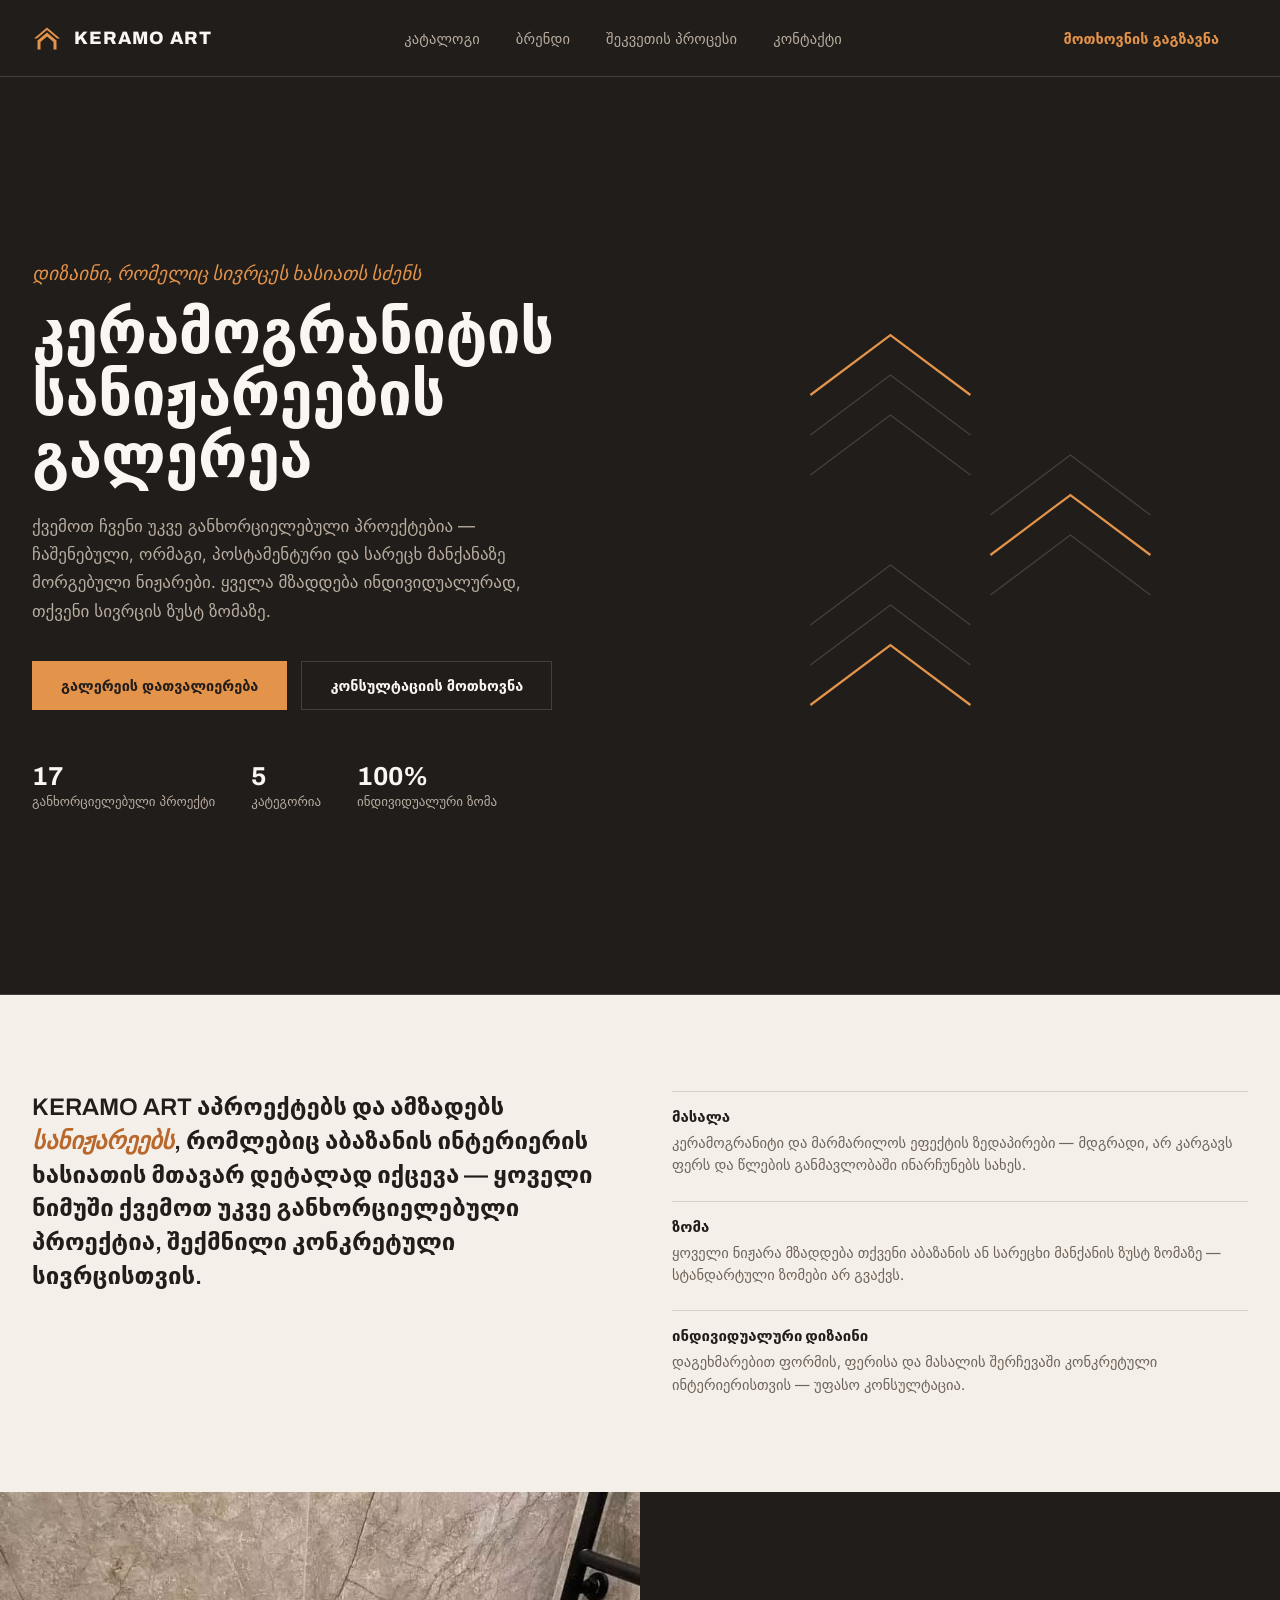
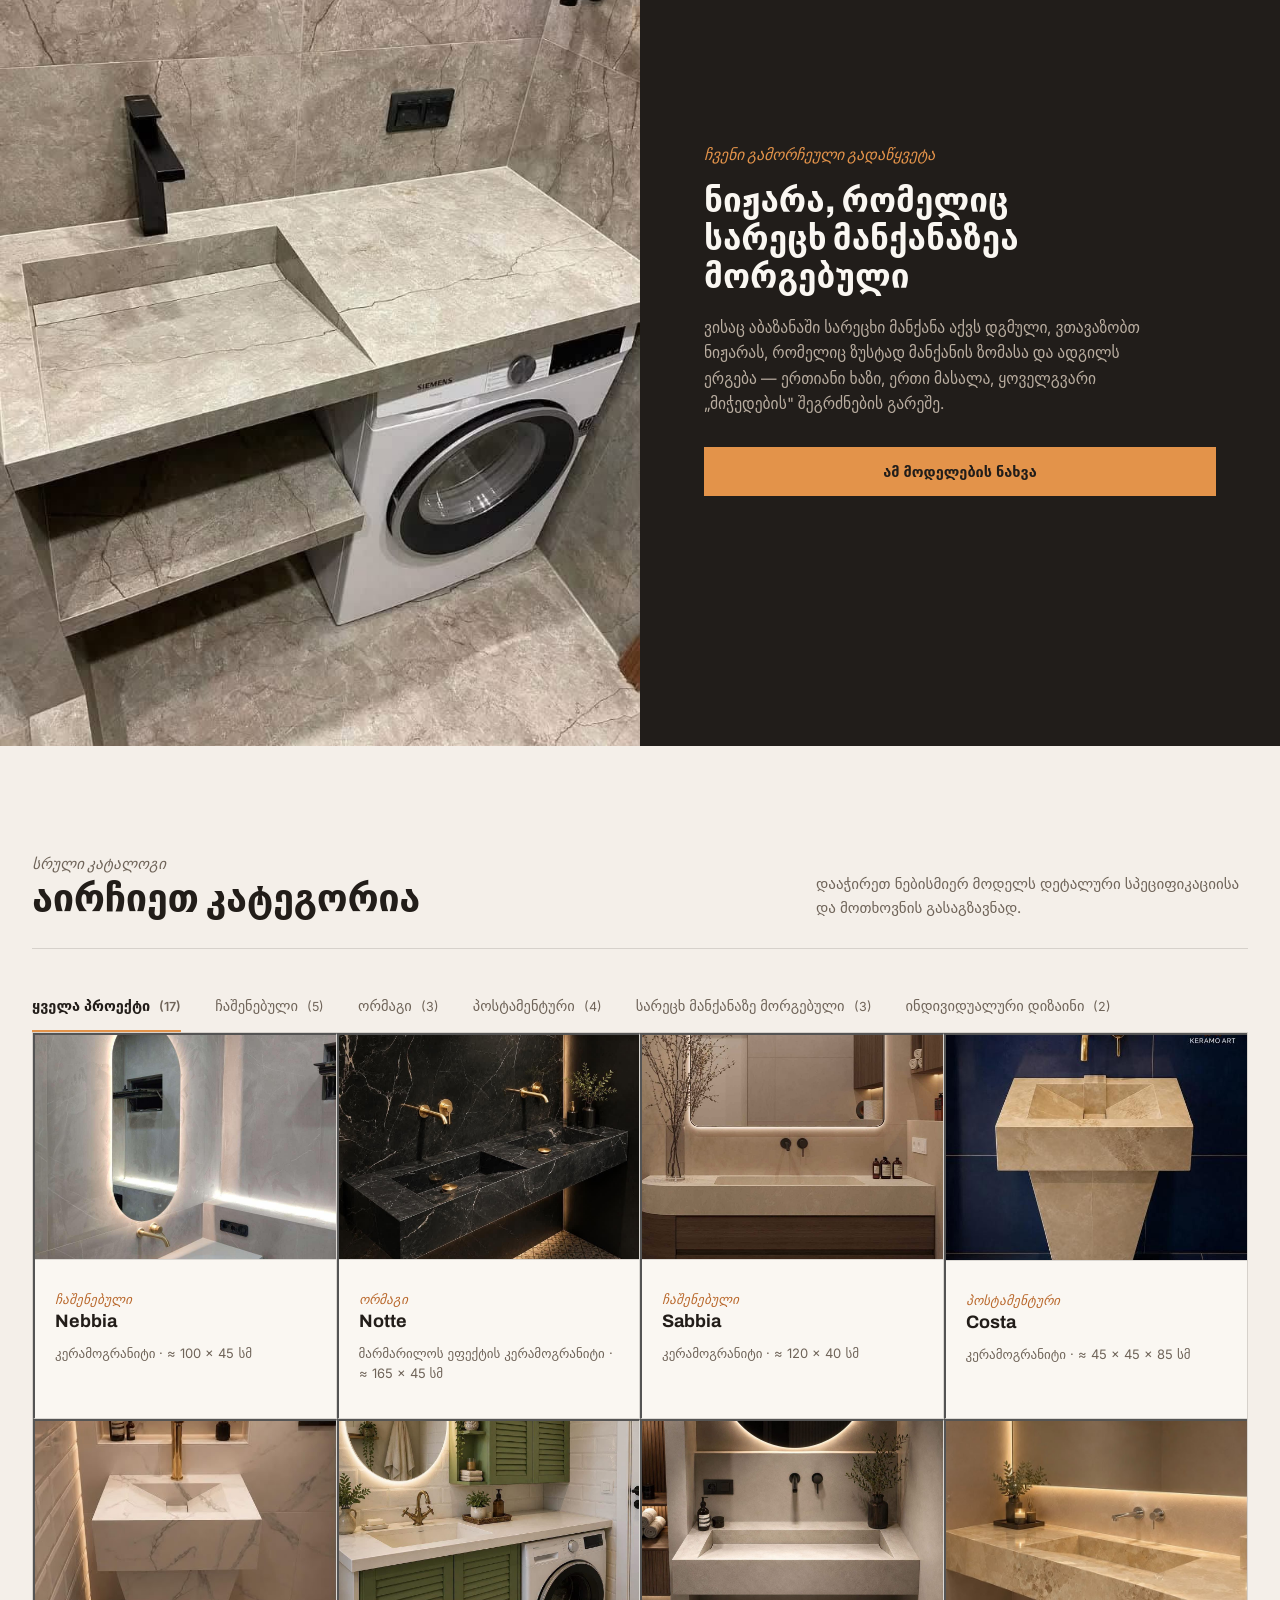
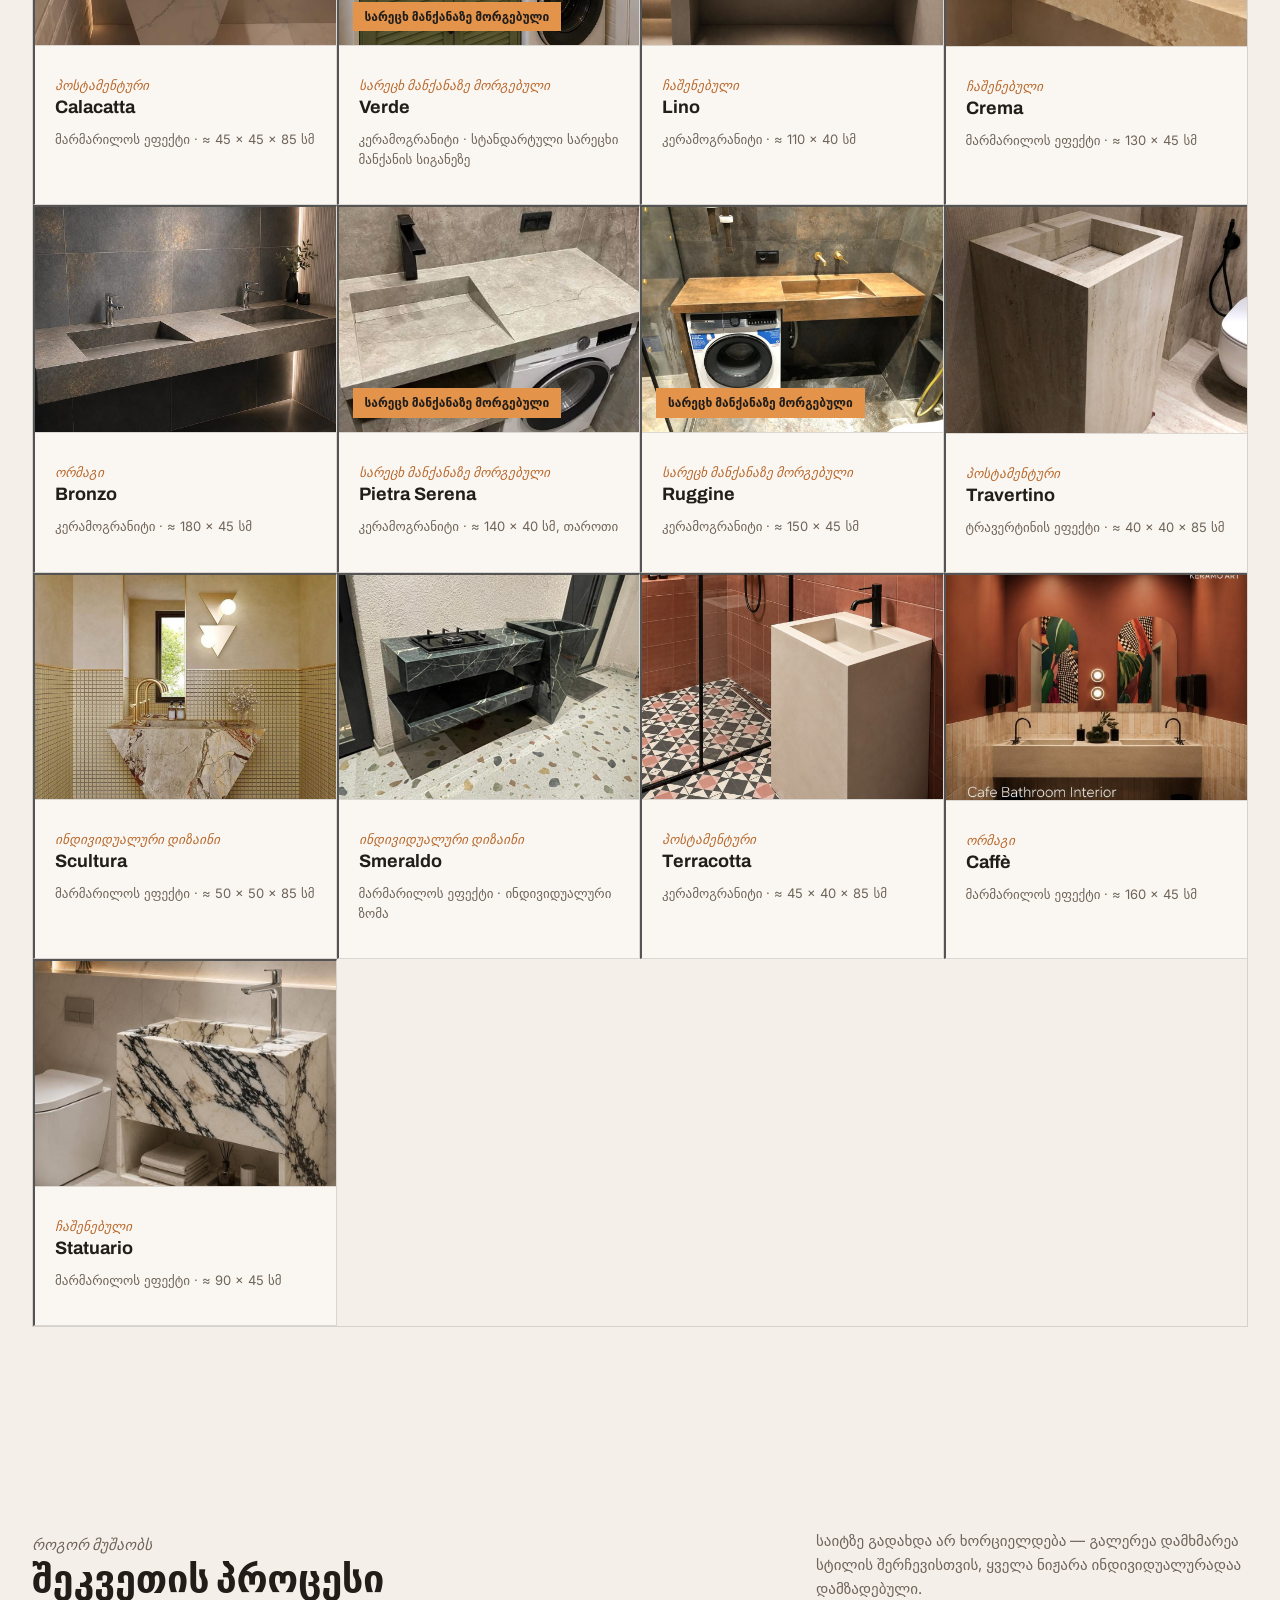
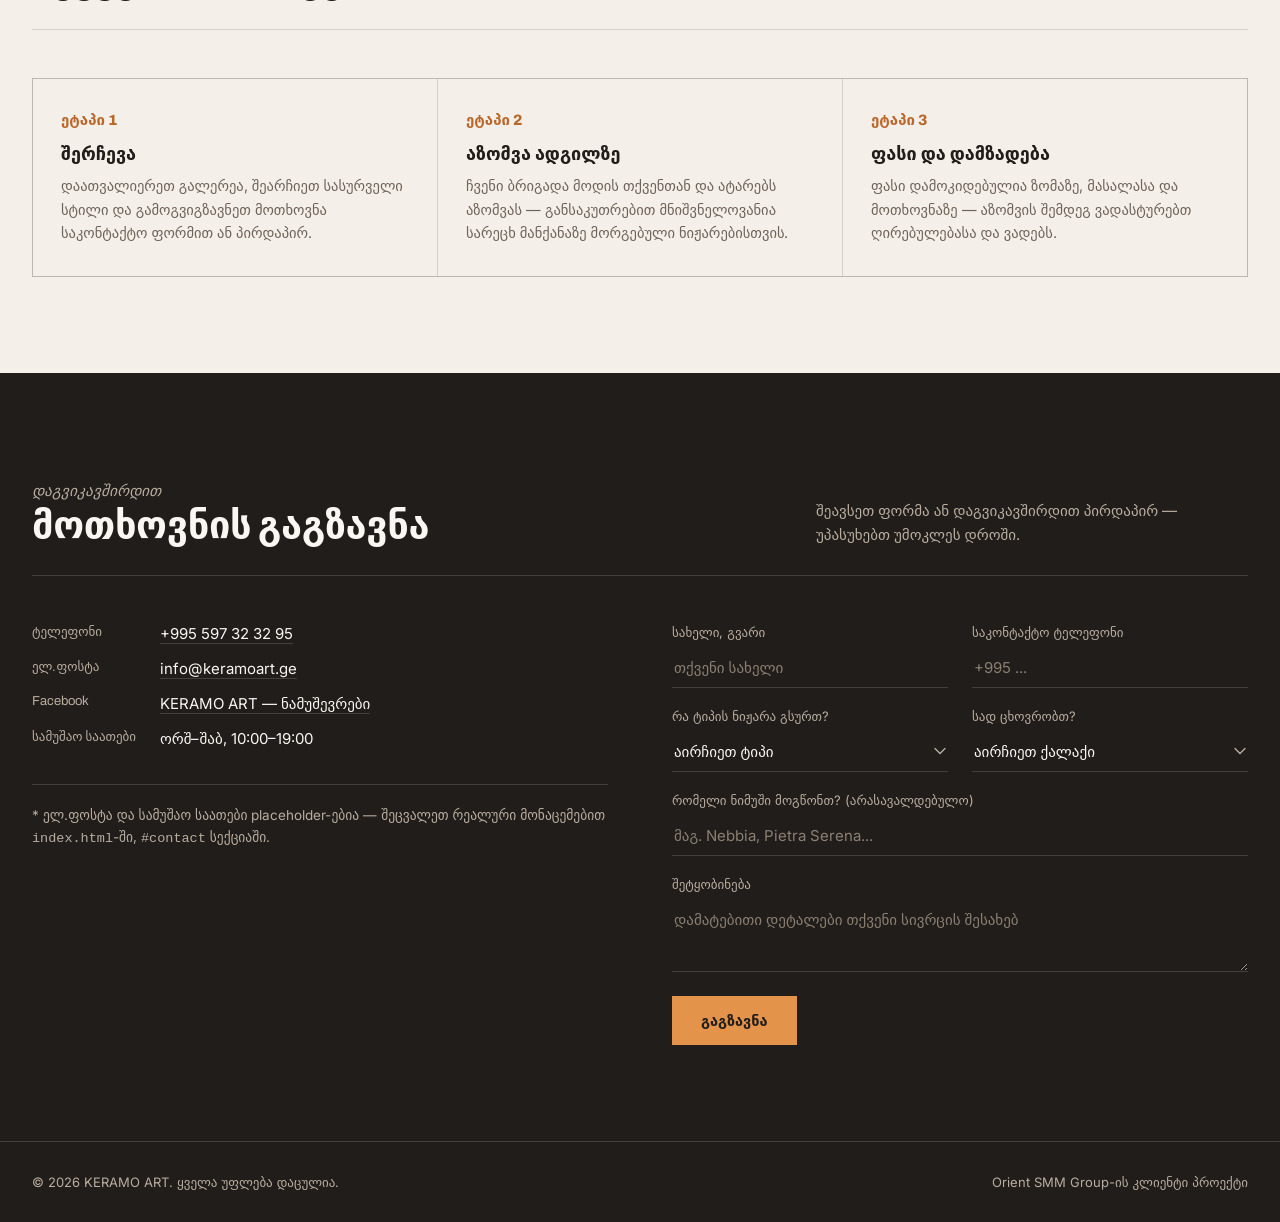
==== index.html @ 9b22c0cd "Add type and city dropdowns to the inquiry form Lets a visitor specify what kind of sink they want (" ====
<!doctype html>
<html lang="ka">
<head>
<meta charset="utf-8">
<meta name="viewport" content="width=device-width, initial-scale=1">
<title>KERAMO ART — სანიჟარეების გალერეა</title>
<meta name="description" content="KERAMO ART — პრემიუმ კერამოგრანიტის სანიჟარეების გალერეა: ჩაშენებული, ორმაგი, პოსტამენტური და სარეცხ მანქანაზე მორგებული მოდელები. ყველა ინდივიდუალური ზომით.">
<link rel="icon" type="image/svg+xml" href="assets/logo-mark.svg">
<link rel="stylesheet" href="css/style.css">
</head>
<body>

<header class="site-header">
  <div class="wrap">
    <a href="#top" class="brand">
      <img src="assets/logo-mark.svg" alt="">
      <span class="brand-word">KERAMO ART</span>
    </a>
    <nav class="main-nav">
      <a href="#catalog">კატალოგი</a>
      <a href="#about">ბრენდი</a>
      <a href="#process">შეკვეთის პროცესი</a>
      <a href="#contact">კონტაქტი</a>
    </nav>
    <a href="#contact" class="btn nav-cta">მოთხოვნის გაგზავნა</a>
  </div>
</header>

<main id="top">

  <section class="hero">
    <div class="wrap">
      <div class="hero-copy">
        <p class="hero-eyebrow">დიზაინი, რომელიც სივრცეს ხასიათს სძენს</p>
        <h1>კერამოგრანიტის სანიჟარეების გალერეა</h1>
        <p class="lede">ქვემოთ ჩვენი უკვე განხორციელებული პროექტებია — ჩაშენებული, ორმაგი, პოსტამენტური და სარეცხ მანქანაზე მორგებული ნიჟარები. ყველა მზადდება ინდივიდუალურად, თქვენი სივრცის ზუსტ ზომაზე.</p>
        <div class="hero-actions">
          <a href="#catalog" class="btn btn-primary">გალერეის დათვალიერება</a>
          <a href="#contact" class="btn btn-ghost">კონსულტაციის მოთხოვნა</a>
        </div>
        <div class="hero-stats">
          <div class="hero-stat"><span class="num">17</span><span class="label">განხორციელებული პროექტი</span></div>
          <div class="hero-stat"><span class="num">5</span><span class="label">კატეგორია</span></div>
          <div class="hero-stat"><span class="num">100%</span><span class="label">ინდივიდუალური ზომა</span></div>
        </div>
      </div>
      <div class="hero-art" aria-hidden="true">
        <svg class="chev-grid" viewBox="0 0 400 420" xmlns="http://www.w3.org/2000/svg">
          <path class="accent" d="M40 70 L120 10 L200 70"/>
          <path d="M40 110 L120 50 L200 110"/>
          <path d="M40 150 L120 90 L200 150"/>
          <path d="M220 190 L300 130 L380 190"/>
          <path class="accent" d="M220 230 L300 170 L380 230"/>
          <path d="M220 270 L300 210 L380 270"/>
          <path d="M40 300 L120 240 L200 300"/>
          <path d="M40 340 L120 280 L200 340"/>
          <path class="accent" d="M40 380 L120 320 L200 380"/>
        </svg>
      </div>
    </div>
  </section>

  <section id="about" class="about-section">
    <div class="wrap about">
      <p class="lede-large">KERAMO ART აპროექტებს და ამზადებს <em>სანიჟარეებს</em>, რომლებიც აბაზანის ინტერიერის ხასიათის მთავარ დეტალად იქცევა — ყოველი ნიმუში ქვემოთ უკვე განხორციელებული პროექტია, შექმნილი კონკრეტული სივრცისთვის.</p>
      <ul class="about-points">
        <li><strong>მასალა</strong><span>კერამოგრანიტი და მარმარილოს ეფექტის ზედაპირები — მდგრადი, არ კარგავს ფერს და წლების განმავლობაში ინარჩუნებს სახეს.</span></li>
        <li><strong>ზომა</strong><span>ყოველი ნიჟარა მზადდება თქვენი აბაზანის ან სარეცხი მანქანის ზუსტ ზომაზე — სტანდარტული ზომები არ გვაქვს.</span></li>
        <li><strong>ინდივიდუალური დიზაინი</strong><span>დაგეხმარებით ფორმის, ფერისა და მასალის შერჩევაში კონკრეტული ინტერიერისთვის — უფასო კონსულტაცია.</span></li>
      </ul>
    </div>
  </section>

  <section id="washer-feature" class="washer-feature">
    <div class="wrap washer-feature-grid">
      <div class="washer-feature-media">
        <img src="assets/sinks/pietraserena-01.jpg" alt="სარეცხ მანქანაზე მორგებული ნიჟარა — Pietra Serena">
      </div>
      <div class="washer-feature-copy">
        <p class="section-tag">ჩვენი გამორჩეული გადაწყვეტა</p>
        <h2>ნიჟარა, რომელიც სარეცხ მანქანაზეა მორგებული</h2>
        <p>ვისაც აბაზანაში სარეცხი მანქანა აქვს დგმული, ვთავაზობთ ნიჟარას, რომელიც ზუსტად მანქანის ზომასა და ადგილს ერგება — ერთიანი ხაზი, ერთი მასალა, ყოველგვარი „მიჭედების" შეგრძნების გარეშე.</p>
        <button type="button" class="btn btn-primary" id="washer-cta">ამ მოდელების ნახვა</button>
      </div>
    </div>
  </section>

  <section id="catalog" class="catalog">
    <div class="wrap">
      <div class="section-head">
        <div>
          <p class="section-tag">სრული კატალოგი</p>
          <h2>აირჩიეთ კატეგორია</h2>
        </div>
        <p>დააჭირეთ ნებისმიერ მოდელს დეტალური სპეციფიკაციისა და მოთხოვნის გასაგზავნად.</p>
      </div>

      <div class="filters" role="group" aria-label="კატეგორიის ფილტრი" id="filters"></div>
      <div class="tile-grid" id="tile-grid"></div>
      <p class="empty-state" id="empty-state" hidden>ამ კატეგორიაში მოდელები მალე დაემატება.</p>
    </div>
  </section>

  <section id="process">
    <div class="wrap">
      <div class="section-head">
        <div>
          <p class="section-tag">როგორ მუშაობს</p>
          <h2>შეკვეთის პროცესი</h2>
        </div>
        <p>საიტზე გადახდა არ ხორციელდება — გალერეა დამხმარეა სტილის შერჩევისთვის, ყველა ნიჟარა ინდივიდუალურადაა დამზადებული.</p>
      </div>
      <div class="process-list">
        <div class="process-item">
          <div class="step">ეტაპი 1</div>
          <h3>შერჩევა</h3>
          <p>დაათვალიერეთ გალერეა, შეარჩიეთ სასურველი სტილი და გამოგვიგზავნეთ მოთხოვნა საკონტაქტო ფორმით ან პირდაპირ.</p>
        </div>
        <div class="process-item">
          <div class="step">ეტაპი 2</div>
          <h3>აზომვა ადგილზე</h3>
          <p>ჩვენი ბრიგადა მოდის თქვენთან და ატარებს აზომვას — განსაკუთრებით მნიშვნელოვანია სარეცხ მანქანაზე მორგებული ნიჟარებისთვის.</p>
        </div>
        <div class="process-item">
          <div class="step">ეტაპი 3</div>
          <h3>ფასი და დამზადება</h3>
          <p>ფასი დამოკიდებულია ზომაზე, მასალასა და მოთხოვნაზე — აზომვის შემდეგ ვადასტურებთ ღირებულებასა და ვადებს.</p>
        </div>
      </div>
    </div>
  </section>

  <section id="contact" class="contact">
    <div class="wrap">
      <div class="section-head">
        <div>
          <p class="section-tag">დაგვიკავშირდით</p>
          <h2>მოთხოვნის გაგზავნა</h2>
        </div>
        <p>შეავსეთ ფორმა ან დაგვიკავშირდით პირდაპირ — უპასუხებთ უმოკლეს დროში.</p>
      </div>
      <div class="contact-grid">
        <div class="contact-info">
          <dl>
            <dt>ტელეფონი</dt>
            <dd><a href="tel:+995597323295">+995 597 32 32 95</a></dd>
            <dt>ელ.ფოსტა</dt>
            <dd><a href="mailto:info@keramoart.ge">info@keramoart.ge</a></dd>
            <dt>Facebook</dt>
            <dd><a href="https://www.facebook.com/profile.php?id=61551452274576" target="_blank" rel="noopener">KERAMO ART — ნამუშევრები</a></dd>
            <dt>სამუშაო საათები</dt>
            <dd>ორშ–შაბ, 10:00–19:00</dd>
          </dl>
          <p class="contact-note">* ელ.ფოსტა და სამუშაო საათები placeholder-ებია — შეცვალეთ რეალური მონაცემებით <code>index.html</code>-ში, <code>#contact</code> სექციაში.</p>
        </div>
        <form id="inquiry-form">
          <div class="form-row">
            <div class="form-field">
              <label for="f-name">სახელი, გვარი</label>
              <input id="f-name" name="name" type="text" required placeholder="თქვენი სახელი">
            </div>
            <div class="form-field">
              <label for="f-phone">საკონტაქტო ტელეფონი</label>
              <input id="f-phone" name="phone" type="tel" required placeholder="+995 ...">
            </div>
          </div>
          <div class="form-row">
            <div class="form-field">
              <label for="f-type">რა ტიპის ნიჟარა გსურთ?</label>
              <select id="f-type" name="type">
                <option value="">აირჩიეთ ტიპი</option>
                <option value="ჩაშენებული">ჩაშენებული</option>
                <option value="ორმაგი">ორმაგი</option>
                <option value="პოსტამენტური">პოსტამენტური</option>
                <option value="სარეცხ მანქანაზე მორგებული">სარეცხ მანქანაზე მორგებული</option>
                <option value="ინდივიდუალური დიზაინი">ინდივიდუალური დიზაინი</option>
                <option value="ჯერ არ ვიცი, მჭირდება რჩევა">ჯერ არ ვიცი, მჭირდება რჩევა</option>
              </select>
            </div>
            <div class="form-field">
              <label for="f-city">სად ცხოვრობთ?</label>
              <select id="f-city" name="city">
                <option value="">აირჩიეთ ქალაქი</option>
                <option value="თბილისი">თბილისი</option>
                <option value="ბათუმი">ბათუმი</option>
                <option value="ქუთაისი">ქუთაისი</option>
                <option value="რუსთავი">რუსთავი</option>
                <option value="გორი">გორი</option>
                <option value="ზუგდიდი">ზუგდიდი</option>
                <option value="თელავი">თელავი</option>
                <option value="სხვა">სხვა ქალაქი</option>
              </select>
            </div>
          </div>
          <div class="form-field">
            <label for="f-product">რომელი ნიმუში მოგწონთ? (არასავალდებულო)</label>
            <input id="f-product" name="product" type="text" placeholder="მაგ. Nebbia, Pietra Serena...">
          </div>
          <div class="form-field">
            <label for="f-message">შეტყობინება</label>
            <textarea id="f-message" name="message" placeholder="დამატებითი დეტალები თქვენი სივრცის შესახებ"></textarea>
          </div>
          <button type="submit" class="btn btn-primary">გაგზავნა</button>
        </form>
      </div>
    </div>
  </section>

</main>

<footer class="site-footer">
  <div class="wrap">
    <small>© <span id="year"></span> KERAMO ART. ყველა უფლება დაცულია.</small>
    <small>Orient SMM Group-ის კლიენტი პროექტი</small>
  </div>
</footer>

<div class="panel-overlay" id="panel-overlay"></div>
<aside class="panel" id="product-panel" aria-hidden="true" aria-labelledby="panel-title">
  <button class="panel-close" id="panel-close" aria-label="დახურვა">&times;</button>
  <div class="panel-media"><img id="panel-img" src="" alt=""></div>
  <div class="panel-body">
    <p class="panel-collection" id="panel-collection"></p>
    <h3 id="panel-title"></h3>
    <ul class="panel-specs">
      <li><span class="k">მასალა</span><span id="panel-material"></span></li>
      <li><span class="k">ფერი</span><span id="panel-color"></span></li>
      <li><span class="k">ზომა</span><span id="panel-size"></span></li>
    </ul>
    <p class="panel-note" id="panel-note"></p>
    <a href="#contact" class="btn btn-primary" id="panel-inquire">ამ პროექტზე მოთხოვნის გაგზავნა</a>
  </div>
</aside>

<script src="js/products.js"></script>
<script src="js/app.js"></script>
</body>
</html>
---- css/style.css ----
/* KERAMO ART — catalog stylesheet
   Design language: ceramic & porcelain surfaces → a flat tiled grid with
   hairline "grout" dividers instead of rounded cards/shadows. Dark charcoal
   (matching the brand's glass signage) + warm stone paper + the brand orange
   used sparingly. Headline type is a geometric grotesk (architectural,
   matches the brand wordmark); a warm serif appears only on collection names
   as a craft accent. */

@import url('https://fonts.googleapis.com/css2?family=Archivo:wght@500;600;700;800&family=Inter:wght@400;500;600&family=Fraunces:ital,wght@0,500;1,500&display=swap');

:root {
  --ink: #221d19;
  --charcoal: #211d1a;
  --charcoal-2: #2c2620;
  --paper: #f4efe9;
  --paper-2: #ece4da;
  --line: rgba(34, 29, 25, 0.14);
  --line-dark: rgba(244, 239, 233, 0.16);
  --orange: #e3934a;
  --orange-deep: #b9682c;
  --cream: #faf7f2;
  --muted: #6f6459;
  --muted-dark: #b9ada0;

  --font-head: 'Archivo', system-ui, sans-serif;
  --font-body: 'Inter', system-ui, sans-serif;
  --font-serif: 'Fraunces', Georgia, serif;

  --maxw: 1280px;
}

* { box-sizing: border-box; }
html { scroll-behavior: smooth; }

@media (prefers-reduced-motion: reduce) {
  html { scroll-behavior: auto; }
  *, *::before, *::after { animation-duration: 0.01ms !important; transition-duration: 0.01ms !important; }
}

body {
  margin: 0;
  font-family: var(--font-body);
  background: var(--paper);
  color: var(--ink);
  -webkit-font-smoothing: antialiased;
}

a { color: inherit; }

.wrap {
  max-width: var(--maxw);
  margin: 0 auto;
  padding: 0 32px;
}

/* ---------- Focus ---------- */
a:focus-visible,
button:focus-visible,
input:focus-visible,
textarea:focus-visible {
  outline: 2px solid var(--orange);
  outline-offset: 2px;
}

/* ---------- Header ---------- */
.site-header {
  position: sticky;
  top: 0;
  z-index: 40;
  background: var(--charcoal);
  border-bottom: 1px solid var(--line-dark);
}

.site-header .wrap {
  display: flex;
  align-items: center;
  justify-content: space-between;
  height: 76px;
}

.brand {
  display: flex;
  align-items: center;
  gap: 12px;
  text-decoration: none;
}

.brand img { width: 30px; height: 25px; display: block; }

.brand-word {
  font-family: var(--font-head);
  font-weight: 800;
  letter-spacing: 0.06em;
  font-size: 18px;
  color: var(--cream);
  white-space: nowrap;
}

.main-nav {
  display: flex;
  gap: 36px;
}

.main-nav a {
  font-family: var(--font-body);
  font-size: 14.5px;
  color: var(--muted-dark);
  text-decoration: none;
  letter-spacing: 0.01em;
  transition: color 0.15s ease;
}

.main-nav a:hover { color: var(--cream); }

.nav-cta {
  display: inline-flex;
  align-items: center;
  border: 1px solid var(--orange);
  color: var(--orange) !important;
  padding: 9px 18px;
}

.nav-cta:hover {
  background: var(--orange);
  color: var(--charcoal) !important;
}

/* ---------- Hero ---------- */
.hero {
  background: var(--charcoal);
  color: var(--cream);
  position: relative;
  overflow: hidden;
  border-bottom: 1px solid var(--line-dark);
}

.hero .wrap {
  display: grid;
  grid-template-columns: 1.05fr 0.95fr;
  gap: 48px;
  align-items: center;
  padding-top: 88px;
  padding-bottom: 88px;
  min-height: 560px;
}

.hero-eyebrow {
  font-family: var(--font-serif);
  font-style: italic;
  font-size: 19px;
  color: var(--orange);
  margin: 0 0 18px;
}

.hero h1 {
  font-family: var(--font-head);
  font-weight: 800;
  font-size: clamp(40px, 5vw, 60px);
  line-height: 1.03;
  letter-spacing: -0.01em;
  margin: 0 0 24px;
}

.hero p.lede {
  font-size: 17px;
  line-height: 1.65;
  color: var(--muted-dark);
  max-width: 46ch;
  margin: 0 0 36px;
}

.hero-actions { display: flex; gap: 14px; flex-wrap: wrap; }

.btn {
  font-family: var(--font-body);
  font-weight: 600;
  font-size: 14.5px;
  padding: 15px 28px;
  border: 1px solid transparent;
  cursor: pointer;
  text-decoration: none;
  display: inline-block;
  transition: background 0.15s ease, color 0.15s ease, border-color 0.15s ease;
}

.btn-primary {
  background: var(--orange);
  color: var(--charcoal);
}
.btn-primary:hover { background: var(--cream); }

.btn-ghost {
  border-color: var(--line-dark);
  color: var(--cream);
  background: transparent;
}
.btn-ghost:hover { border-color: var(--orange); color: var(--orange); }

.hero-stats {
  display: flex;
  gap: 36px;
  margin-top: 52px;
}

.hero-stat .num {
  font-family: var(--font-head);
  font-weight: 700;
  font-size: 26px;
  color: var(--cream);
  display: block;
}
.hero-stat .label {
  font-size: 13px;
  color: var(--muted-dark);
  margin-top: 4px;
}

/* decorative tile grid echoing the roofline mark, built from stacked chevrons */
.hero-art {
  position: relative;
  height: 420px;
}
.chev-grid {
  width: 100%;
  height: 100%;
}
.chev-grid path { fill: none; stroke: var(--line-dark); stroke-width: 1.4; }
.chev-grid path.accent { stroke: var(--orange); stroke-width: 2.2; }

/* ---------- Section scaffolding ---------- */
section { padding: 96px 0; }

.section-head {
  display: flex;
  justify-content: space-between;
  align-items: flex-end;
  gap: 24px;
  margin-bottom: 48px;
  border-bottom: 1px solid var(--line);
  padding-bottom: 28px;
}

.section-head h2 {
  font-family: var(--font-head);
  font-weight: 800;
  font-size: clamp(28px, 3vw, 38px);
  margin: 0;
  letter-spacing: -0.01em;
}

.section-head p {
  margin: 10px 0 0;
  color: var(--muted);
  max-width: 48ch;
  font-size: 15px;
  line-height: 1.6;
}

.section-tag {
  font-family: var(--font-serif);
  font-style: italic;
  color: var(--orange-deep);
  font-size: 15px;
}

/* ---------- About strip ---------- */
.about {
  display: grid;
  grid-template-columns: 1fr 1fr;
  gap: 64px;
  align-items: start;
}
.about .lede-large {
  font-family: var(--font-head);
  font-weight: 600;
  font-size: 24px;
  line-height: 1.4;
  margin: 0;
}
.about .lede-large em {
  font-style: italic;
  font-family: var(--font-serif);
  color: var(--orange-deep);
}
.about-points {
  list-style: none;
  margin: 0;
  padding: 0;
  display: grid;
  gap: 24px;
}
.about-points li {
  border-top: 1px solid var(--line);
  padding-top: 16px;
}
.about-points strong {
  display: block;
  font-family: var(--font-head);
  font-size: 15px;
  margin-bottom: 6px;
}
.about-points span {
  color: var(--muted);
  font-size: 14.5px;
  line-height: 1.55;
}

/* ---------- Washer feature strip ---------- */
.washer-feature {
  padding: 0;
  background: var(--charcoal);
  color: var(--cream);
}
.washer-feature-grid {
  display: grid;
  grid-template-columns: 1fr 1fr;
  align-items: stretch;
  min-height: 440px;
}
.washer-feature .wrap { padding-left: 0; padding-right: 0; max-width: none; }
.washer-feature-media { overflow: hidden; }
.washer-feature-media img { width: 100%; height: 100%; object-fit: cover; display: block; min-height: 320px; }
.washer-feature-copy {
  padding: 72px 64px;
  display: flex;
  flex-direction: column;
  justify-content: center;
}
.washer-feature-copy .section-tag { color: var(--orange); margin: 0 0 14px; }
.washer-feature-copy h2 {
  font-family: var(--font-head);
  font-weight: 800;
  font-size: clamp(26px, 2.6vw, 34px);
  margin: 0 0 18px;
  line-height: 1.15;
  max-width: 16ch;
}
.washer-feature-copy p {
  color: var(--muted-dark);
  font-size: 15.5px;
  line-height: 1.65;
  max-width: 46ch;
  margin: 0 0 30px;
}

/* ---------- Catalog ---------- */
.catalog { background: var(--paper); }

.filters {
  display: flex;
  gap: 0;
  flex-wrap: wrap;
  border-bottom: 1px solid var(--line);
  margin-bottom: 0;
}

.filter-btn {
  font-family: var(--font-body);
  font-size: 14.5px;
  color: var(--muted);
  background: none;
  border: none;
  border-bottom: 2px solid transparent;
  padding: 0 0 16px;
  margin-right: 34px;
  cursor: pointer;
  position: relative;
}
.filter-btn[aria-pressed="true"] {
  color: var(--ink);
  border-bottom-color: var(--orange);
  font-weight: 600;
}
.filter-btn .count {
  color: var(--muted);
  font-size: 12.5px;
  margin-left: 5px;
}

.tile-grid {
  display: grid;
  grid-template-columns: repeat(4, 1fr);
  border: 1px solid var(--line);
  border-top: none;
}

.tile {
  border-right: 1px solid var(--line);
  border-bottom: 1px solid var(--line);
  padding: 0;
  text-align: left;
  background: var(--cream);
  cursor: pointer;
  display: flex;
  flex-direction: column;
  font-family: inherit;
}
.tile:nth-child(4n) { border-right: none; }

.tile-media {
  aspect-ratio: 4 / 3;
  overflow: hidden;
  border-bottom: 1px solid var(--line);
  position: relative;
}
.tile-media img { width: 100%; height: 100%; object-fit: cover; display: block; transition: transform 0.35s ease; }
.tile:hover .tile-media img { transform: scale(1.04); }

.tile-badge {
  position: absolute;
  left: 14px;
  bottom: 14px;
  z-index: 2;
  background: var(--orange);
  color: var(--charcoal);
  font-family: var(--font-body);
  font-weight: 600;
  font-size: 12px;
  line-height: 1.3;
  padding: 7px 12px;
  max-width: calc(100% - 28px);
}

.tile-body { padding: 18px 20px 22px; }

.tile-collection {
  font-family: var(--font-serif);
  font-style: italic;
  color: var(--orange-deep);
  font-size: 13px;
  margin-bottom: 4px;
}

.tile-name {
  font-family: var(--font-head);
  font-weight: 700;
  font-size: 18px;
  margin: 0 0 8px;
  color: var(--ink);
}

.tile-meta {
  font-size: 13px;
  color: var(--muted);
  line-height: 1.5;
}

.empty-state {
  padding: 64px 0;
  text-align: center;
  color: var(--muted);
  border: 1px solid var(--line);
  border-top: none;
}

/* ---------- Process ---------- */
.process-list {
  display: grid;
  grid-template-columns: repeat(3, 1fr);
  gap: 1px;
  background: var(--line);
  border: 1px solid var(--line);
}
.process-item {
  background: var(--paper);
  padding: 32px 28px;
}
.process-item .step {
  font-family: var(--font-head);
  font-weight: 800;
  font-size: 15px;
  color: var(--orange-deep);
  margin-bottom: 14px;
}
.process-item h3 {
  font-family: var(--font-head);
  font-size: 18px;
  margin: 0 0 10px;
}
.process-item p {
  margin: 0;
  color: var(--muted);
  font-size: 14.5px;
  line-height: 1.6;
}

/* ---------- Contact ---------- */
.contact {
  background: var(--charcoal);
  color: var(--cream);
}
.contact .section-head { border-bottom-color: var(--line-dark); }
.contact .section-head h2 { color: var(--cream); }
.contact .section-head p { color: var(--muted-dark); }
.contact .section-tag { color: var(--orange); }

.contact-grid {
  display: grid;
  grid-template-columns: 1fr 1fr;
  gap: 64px;
}

.contact-info dl {
  display: grid;
  grid-template-columns: auto 1fr;
  gap: 16px 24px;
  margin: 0 0 36px;
}
.contact-info dt {
  font-family: var(--font-head);
  font-size: 13px;
  color: var(--muted-dark);
}
.contact-info dd {
  margin: 0;
  font-size: 15px;
}
.contact-info dd a { text-decoration: none; border-bottom: 1px solid var(--line-dark); }
.contact-info dd a:hover { border-color: var(--orange); color: var(--orange); }

.contact-note {
  font-size: 13.5px;
  color: var(--muted-dark);
  line-height: 1.6;
  border-top: 1px solid var(--line-dark);
  padding-top: 20px;
}

.form-row {
  display: grid;
  grid-template-columns: 1fr 1fr;
  gap: 24px;
}

.form-field { margin-bottom: 20px; }
.form-field label {
  display: block;
  font-size: 13px;
  color: var(--muted-dark);
  margin-bottom: 8px;
}
.form-field input,
.form-field select,
.form-field textarea {
  width: 100%;
  background: transparent;
  border: none;
  border-bottom: 1px solid var(--line-dark);
  color: var(--cream);
  font-family: var(--font-body);
  font-size: 15px;
  padding: 10px 2px;
}
.form-field select {
  appearance: none;
  -webkit-appearance: none;
  border-radius: 0;
  background-image: url("data:image/svg+xml,%3Csvg xmlns='http://www.w3.org/2000/svg' width='12' height='8' viewBox='0 0 12 8'%3E%3Cpath d='M1 1.5L6 6.5L11 1.5' stroke='%23b9ada0' stroke-width='1.4' fill='none' stroke-linecap='round'/%3E%3C/svg%3E");
  background-repeat: no-repeat;
  background-position: right 2px center;
  padding-right: 20px;
  cursor: pointer;
}
.form-field select:invalid,
.form-field select option[value=""] {
  color: #8a7f72;
}
.form-field select option {
  color: var(--ink);
  background: var(--cream);
}
.form-field textarea { resize: vertical; min-height: 72px; }
.form-field input::placeholder,
.form-field textarea::placeholder { color: #8a7f72; }

@media (max-width: 560px) {
  .form-row { grid-template-columns: 1fr; gap: 0; }
}

/* ---------- Footer ---------- */
.site-footer {
  background: var(--charcoal);
  border-top: 1px solid var(--line-dark);
  padding: 32px 0;
}
.site-footer .wrap {
  display: flex;
  justify-content: space-between;
  align-items: center;
  flex-wrap: wrap;
  gap: 12px;
}
.site-footer small { color: var(--muted-dark); font-size: 13px; }

/* ---------- Product panel (slide-over) ---------- */
.panel-overlay {
  position: fixed;
  inset: 0;
  background: rgba(17, 14, 12, 0.5);
  opacity: 0;
  pointer-events: none;
  transition: opacity 0.2s ease;
  z-index: 60;
}
.panel-overlay.open { opacity: 1; pointer-events: auto; }

.panel {
  position: fixed;
  top: 0;
  right: 0;
  bottom: 0;
  width: min(480px, 92vw);
  background: var(--cream);
  transform: translateX(100%);
  transition: transform 0.28s cubic-bezier(.2,.7,.3,1);
  z-index: 61;
  overflow-y: auto;
  border-left: 1px solid var(--line);
}
.panel.open { transform: translateX(0); }

.panel-close {
  position: absolute;
  top: 24px;
  right: 24px;
  background: none;
  border: none;
  font-size: 22px;
  cursor: pointer;
  color: var(--ink);
  width: 36px;
  height: 36px;
}

.panel-media { aspect-ratio: 4/3; border-bottom: 1px solid var(--line); }
.panel-media img { width: 100%; height: 100%; object-fit: cover; display: block; }

.panel-body { padding: 32px 36px 48px; }
.panel-collection {
  font-family: var(--font-serif);
  font-style: italic;
  color: var(--orange-deep);
  font-size: 15px;
  margin-bottom: 6px;
}
.panel-body h3 {
  font-family: var(--font-head);
  font-size: 28px;
  margin: 0 0 24px;
}
.panel-specs { list-style: none; margin: 0 0 32px; padding: 0; }
.panel-specs li {
  display: grid;
  grid-template-columns: 120px 1fr;
  border-top: 1px solid var(--line);
  padding: 13px 0;
  font-size: 14.5px;
}
.panel-specs li span.k { color: var(--muted); }
.panel-specs li:last-child { border-bottom: 1px solid var(--line); }

.panel-note {
  font-size: 14px;
  color: var(--muted);
  line-height: 1.6;
  margin: 0 0 28px;
}
.panel-note:empty { display: none; }

/* ---------- Responsive ---------- */
@media (max-width: 980px) {
  .hero .wrap { grid-template-columns: 1fr; padding-top: 56px; padding-bottom: 56px; min-height: 0; }
  .hero-art { height: 240px; order: -1; }
  .about { grid-template-columns: 1fr; gap: 36px; }
  .washer-feature-grid { grid-template-columns: 1fr; min-height: 0; }
  .washer-feature-media img { min-height: 260px; }
  .washer-feature-copy { padding: 48px 32px; }
  .washer-feature-copy h2 { max-width: none; }
  .contact-grid { grid-template-columns: 1fr; gap: 40px; }
  .process-list { grid-template-columns: 1fr; }
  .tile-grid { grid-template-columns: repeat(2, 1fr); }
  .tile:nth-child(4n) { border-right: 1px solid var(--line); }
  .tile:nth-child(2n) { border-right: none; }
  section { padding: 64px 0; }
  .main-nav { display: none; }
}

@media (max-width: 560px) {
  .wrap { padding: 0 20px; }
  .tile-grid { grid-template-columns: 1fr; }
  .tile:nth-child(2n) { border-right: 1px solid var(--line); }
  .site-header .wrap { height: 64px; }
  .nav-cta { display: none; }
  .brand-word { font-size: 15px; }
  .hero-stats { gap: 24px; flex-wrap: wrap; }
}
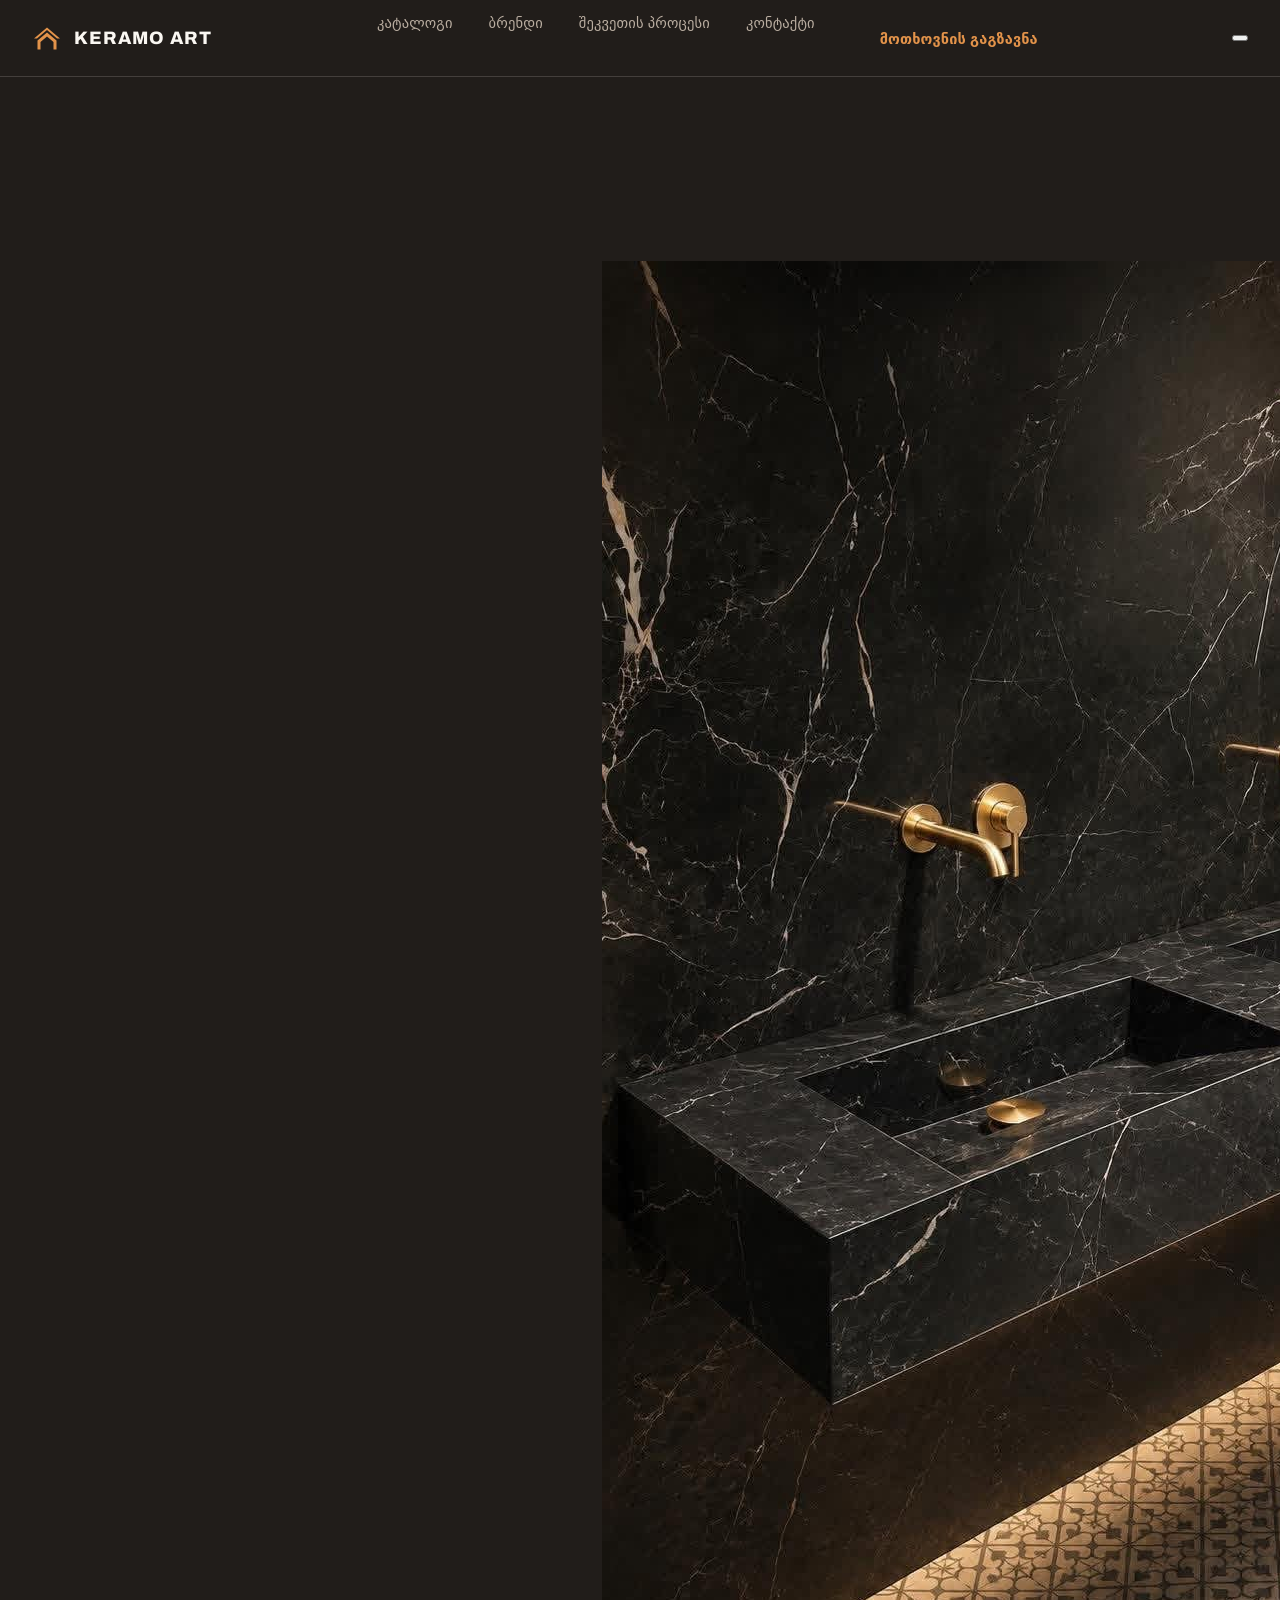
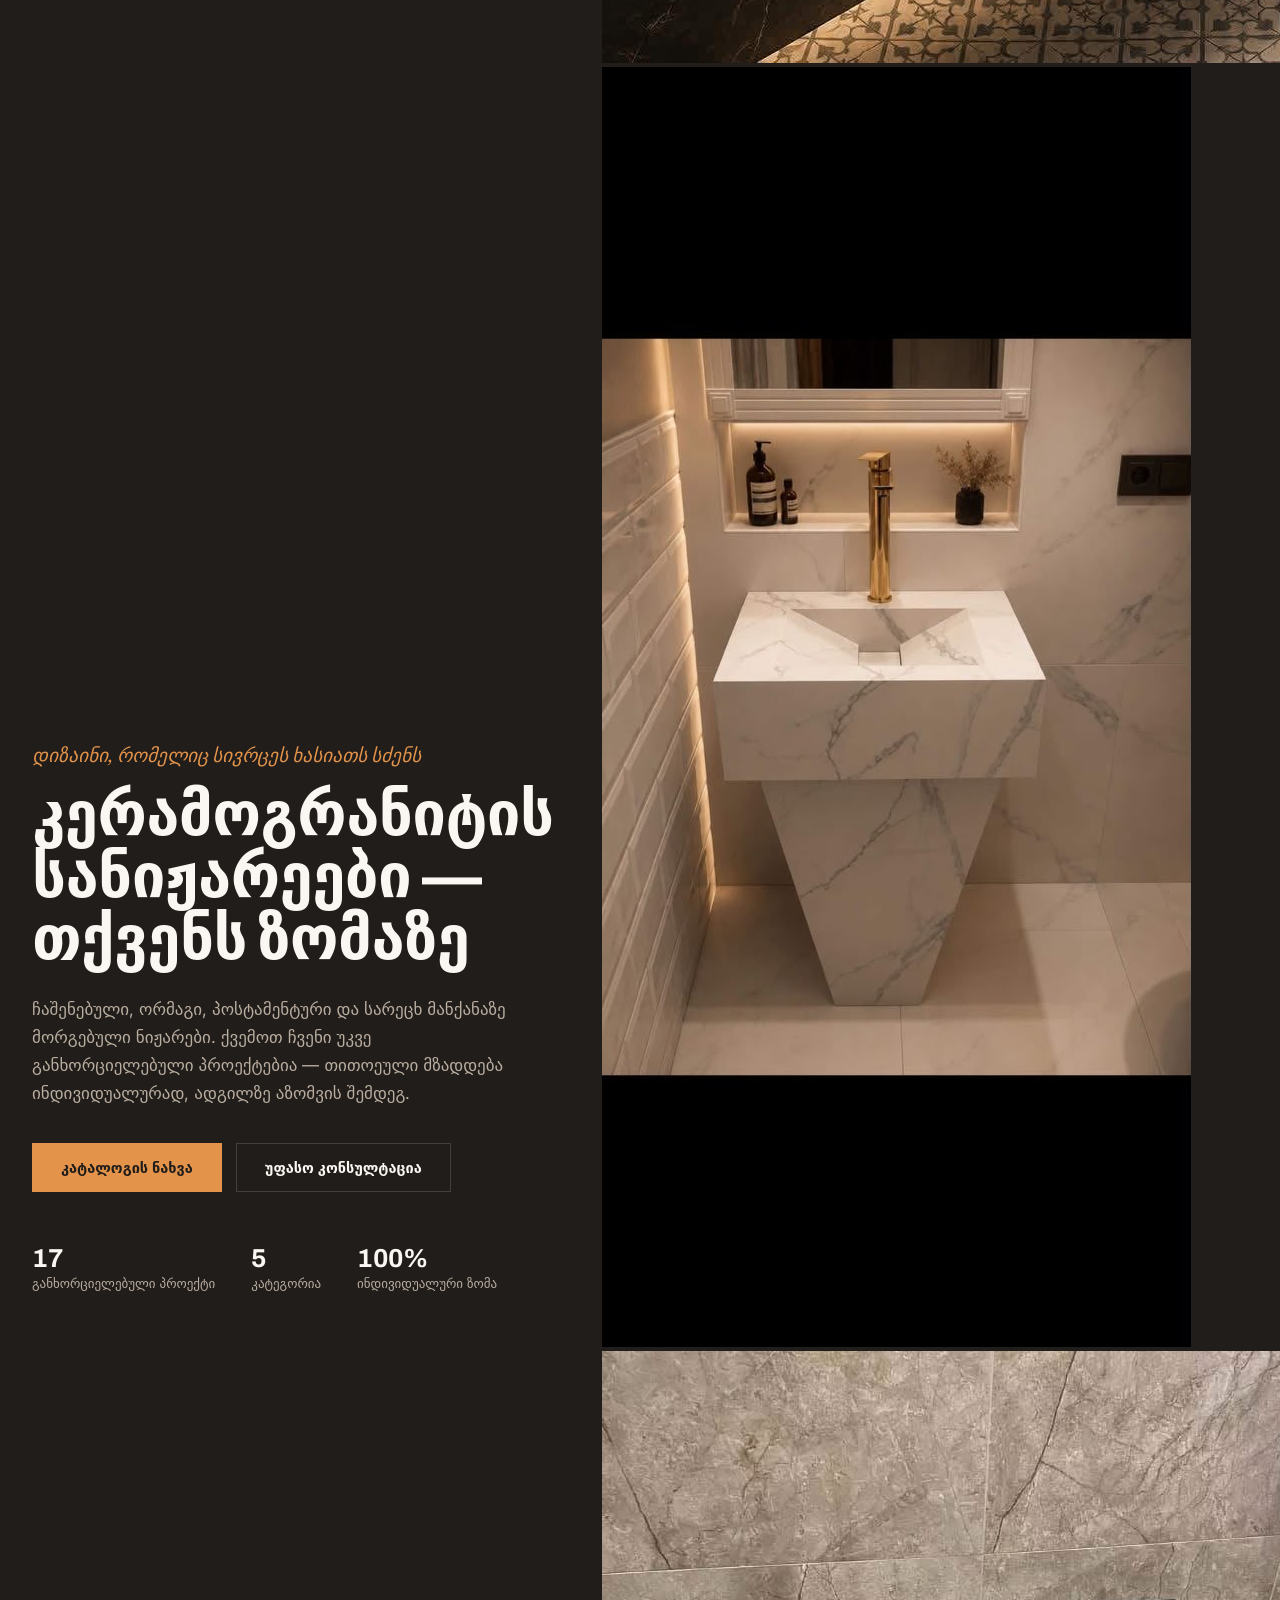
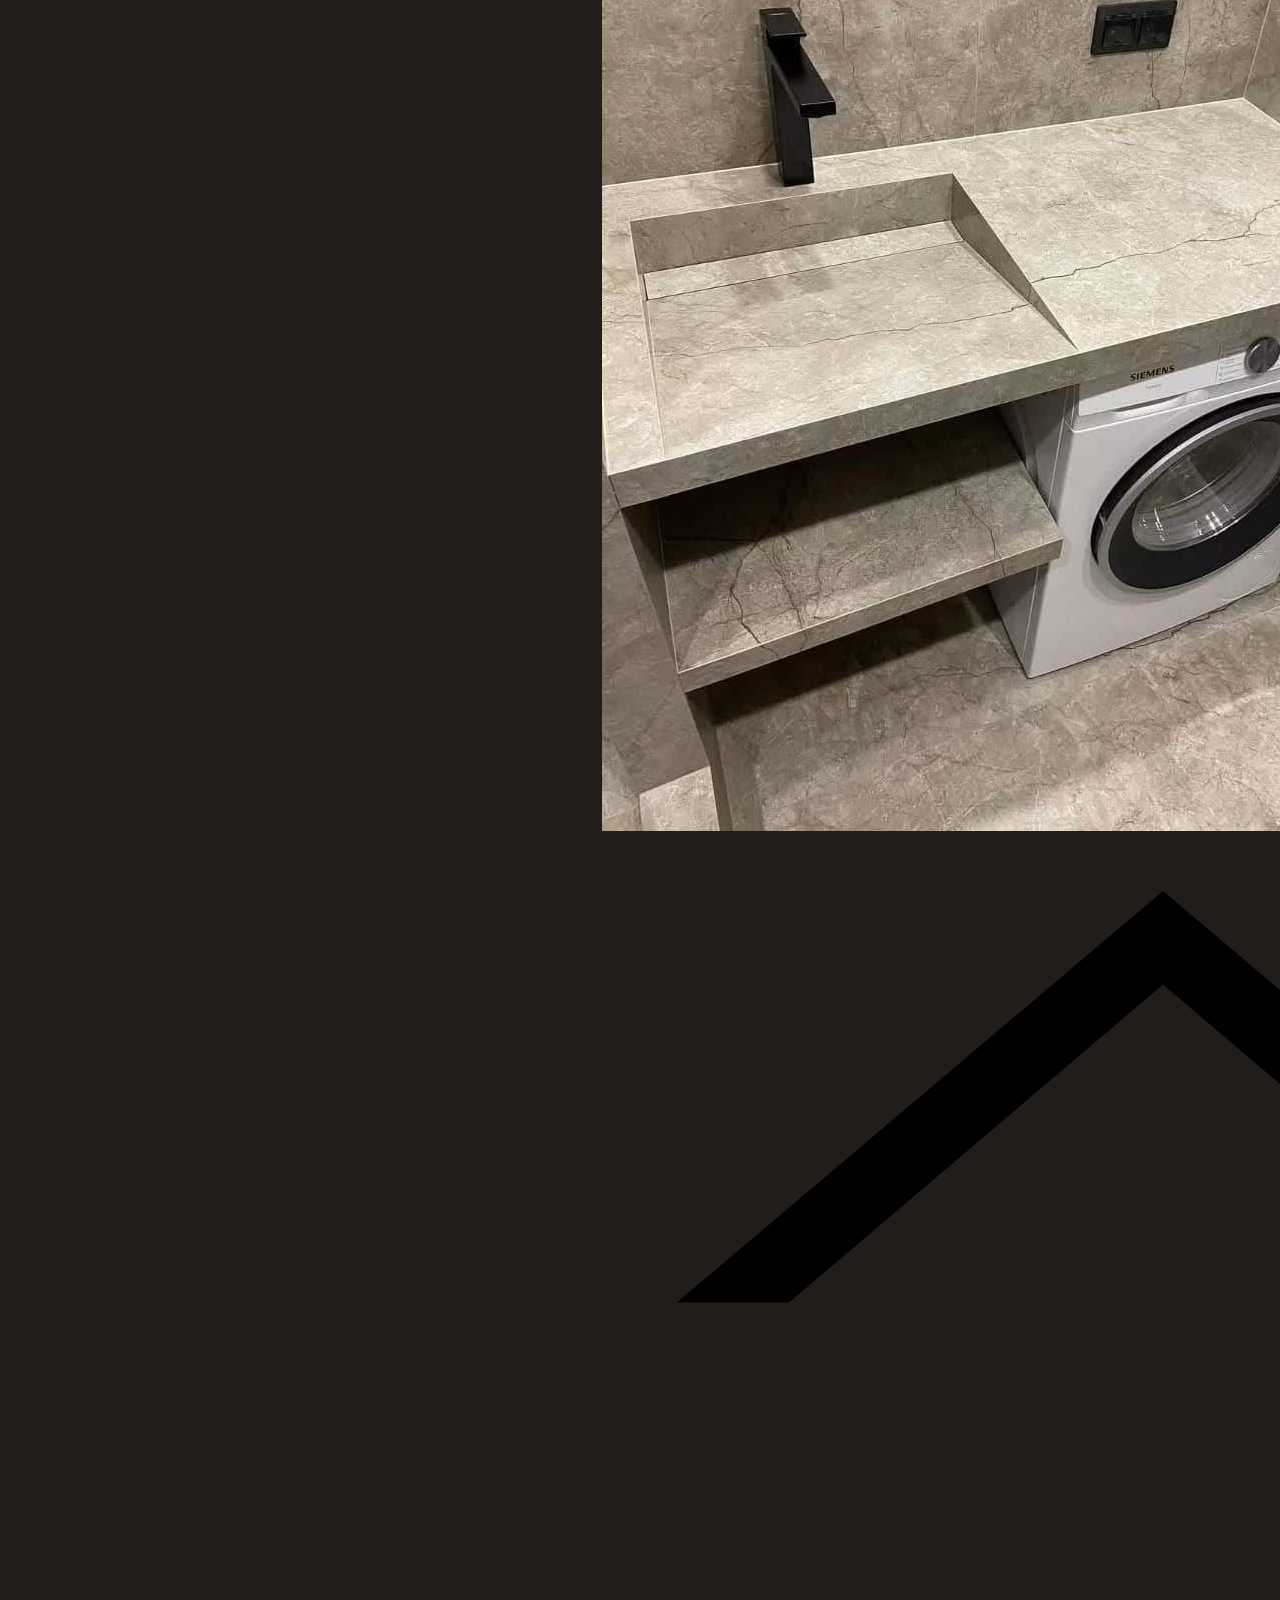
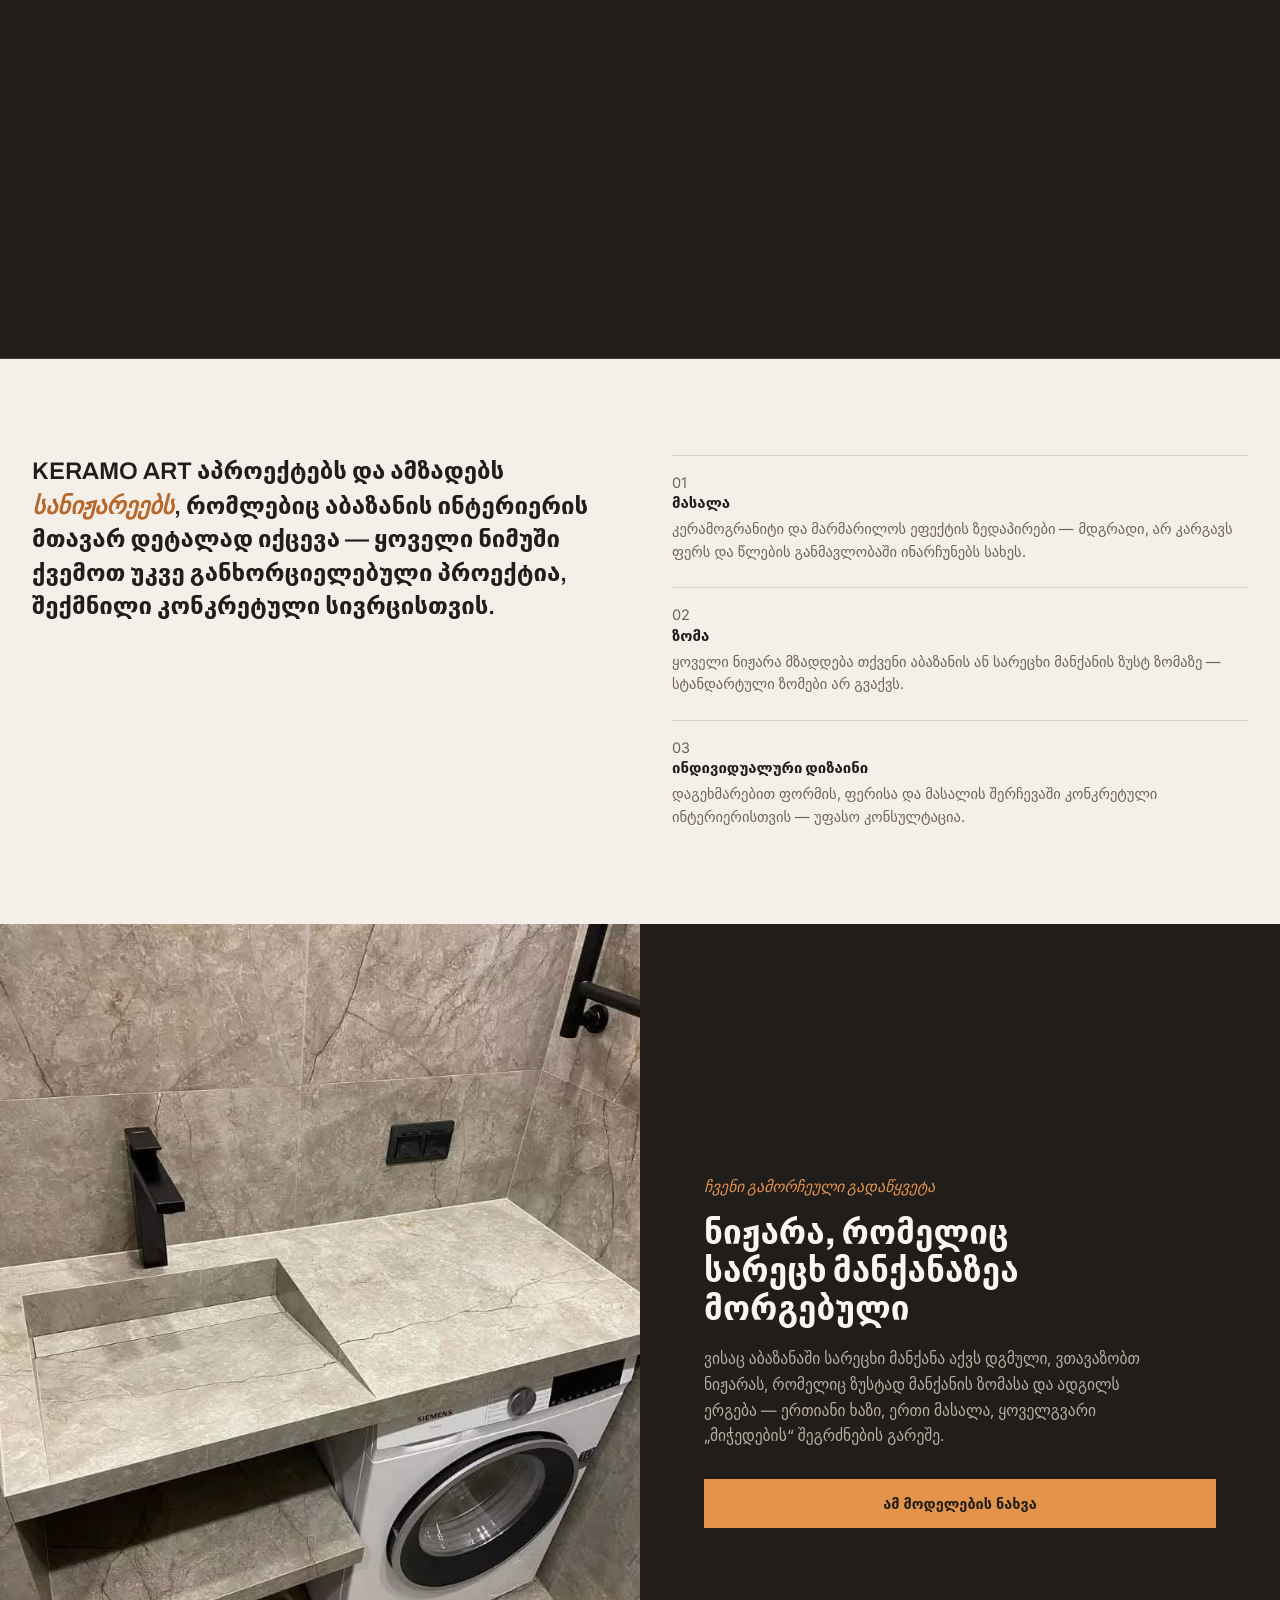
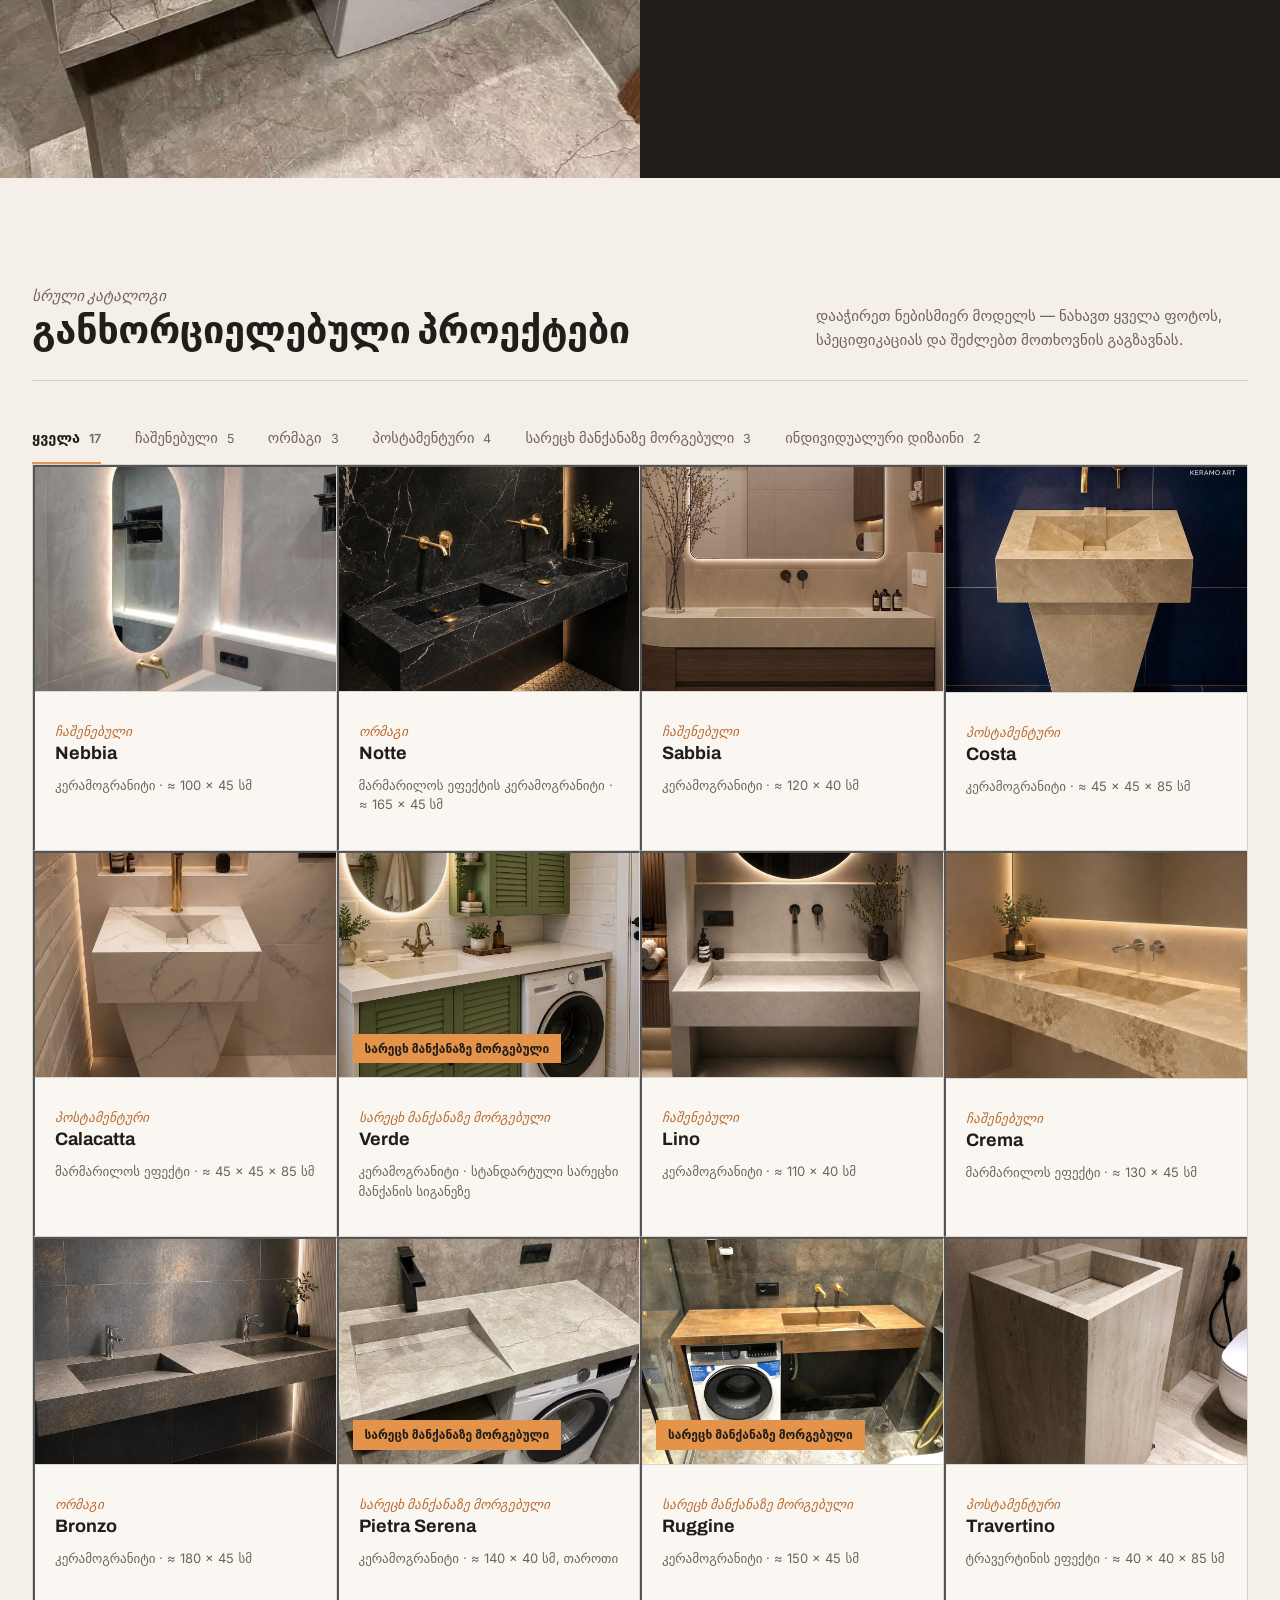
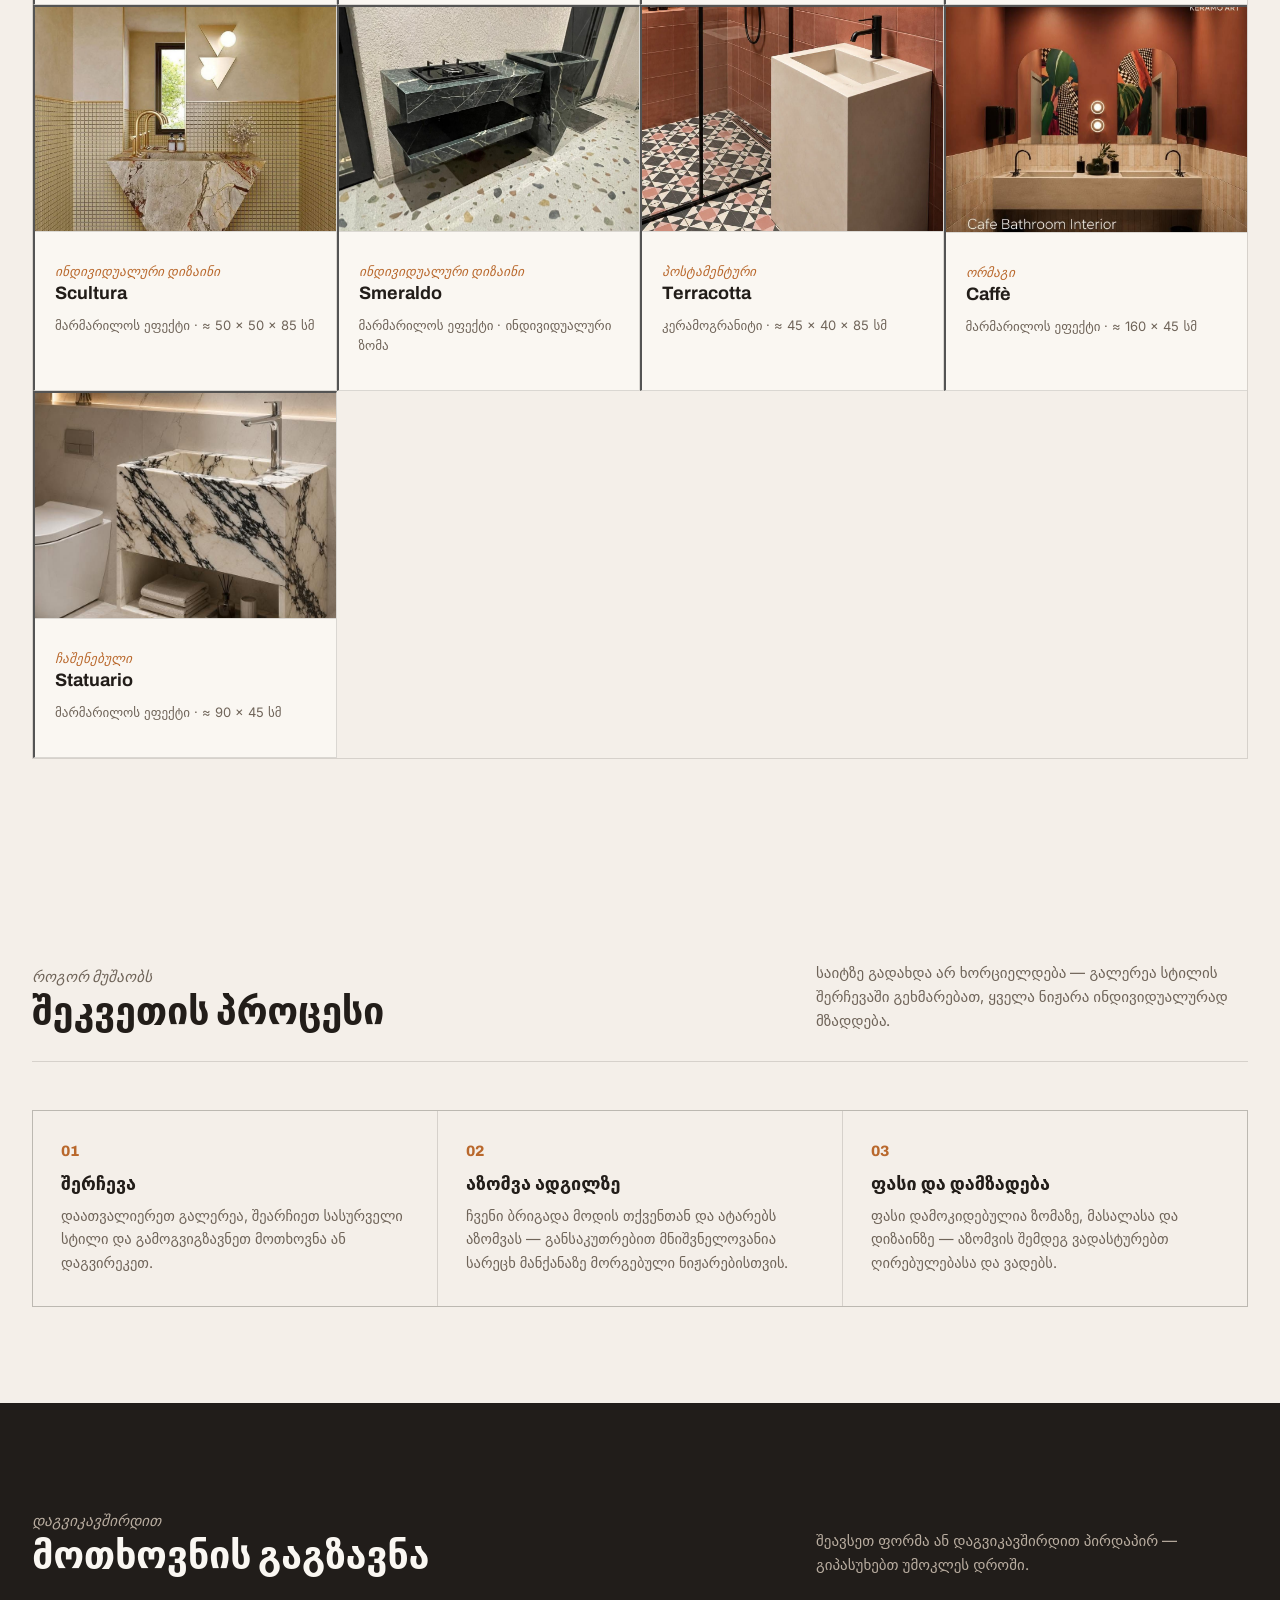
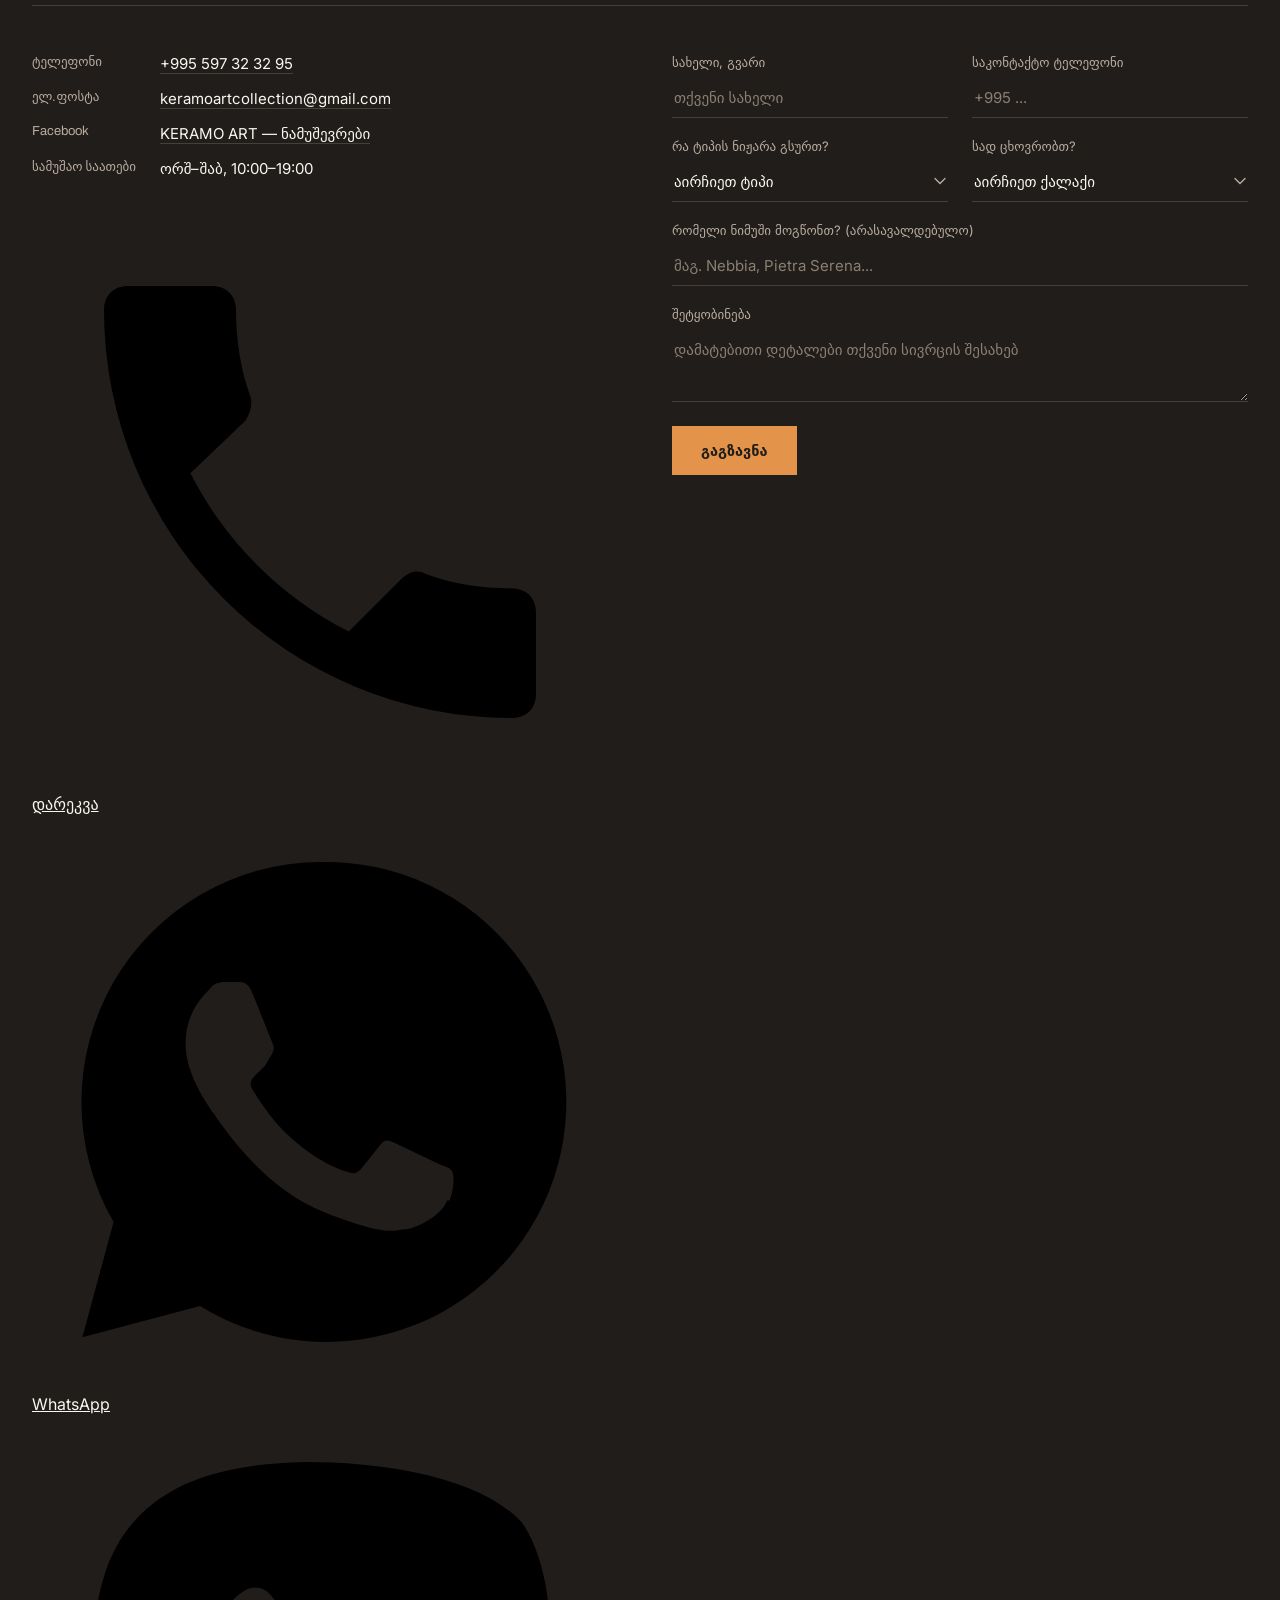
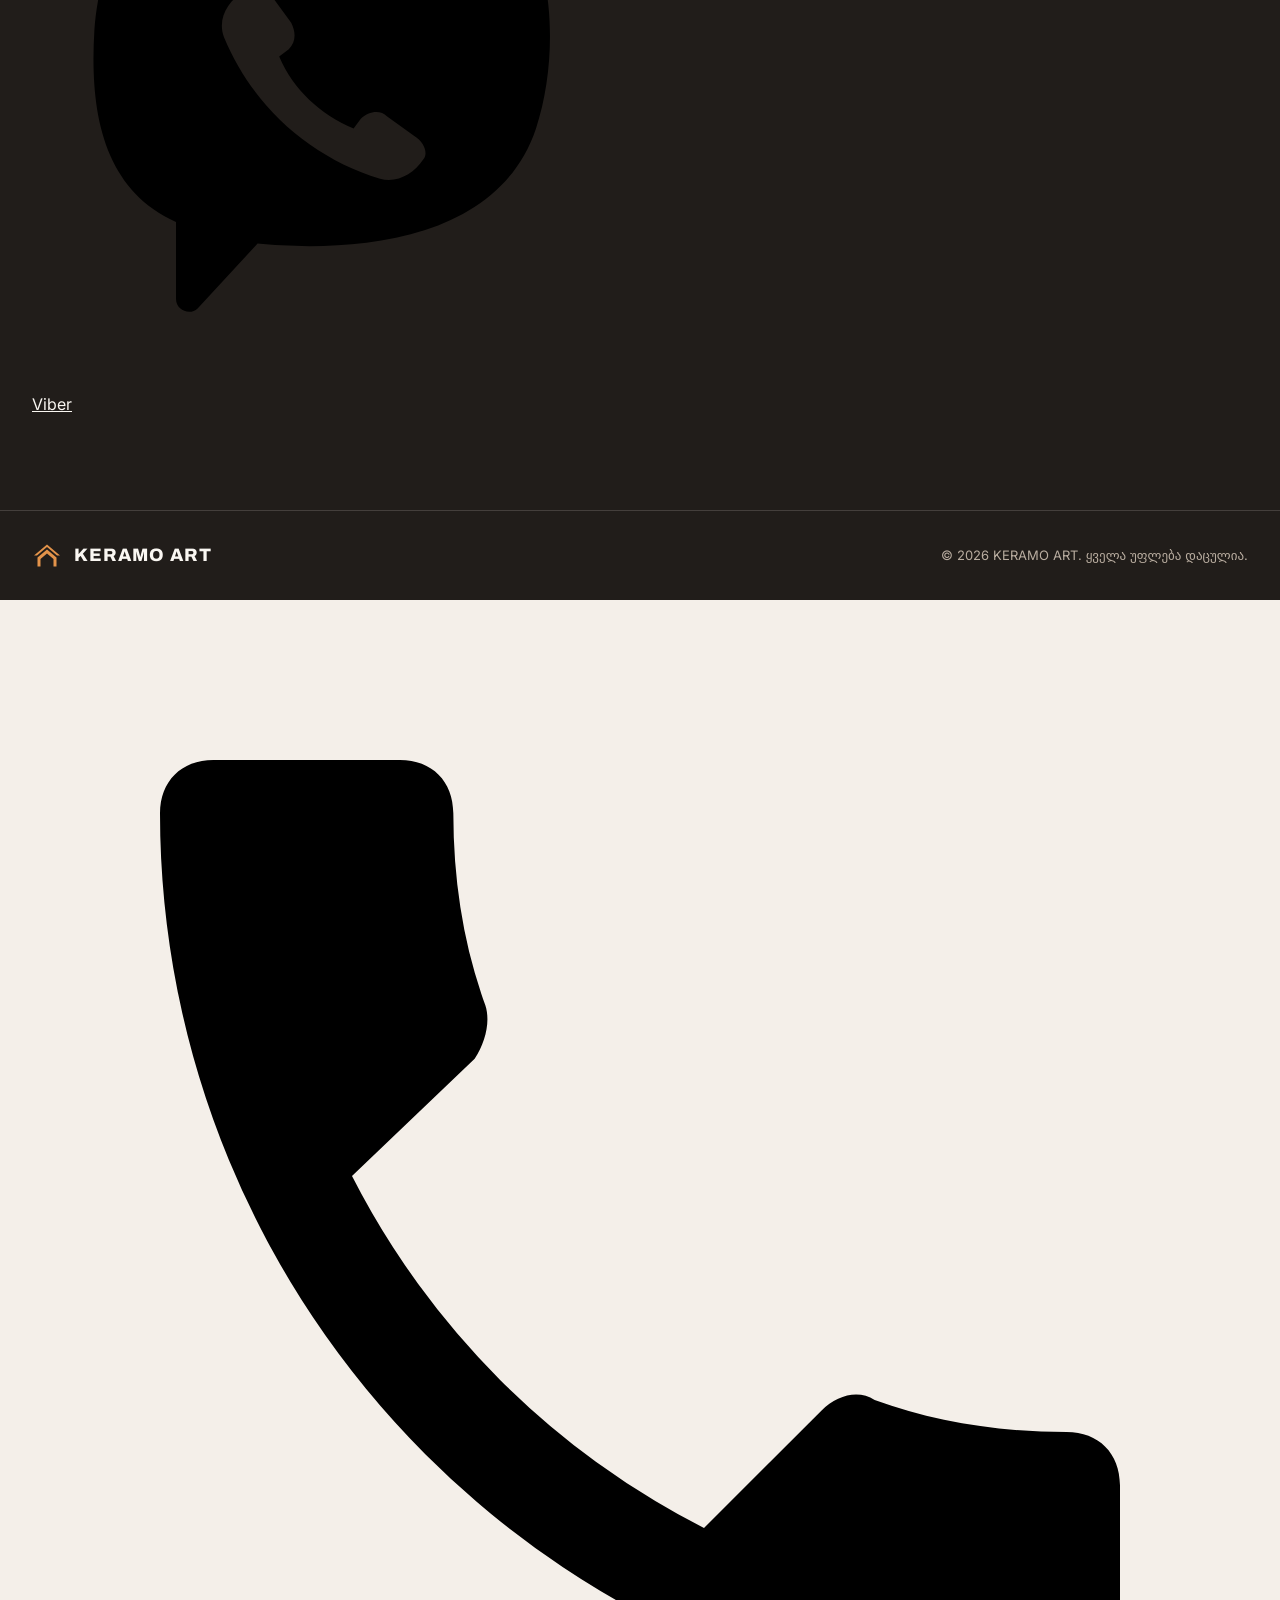
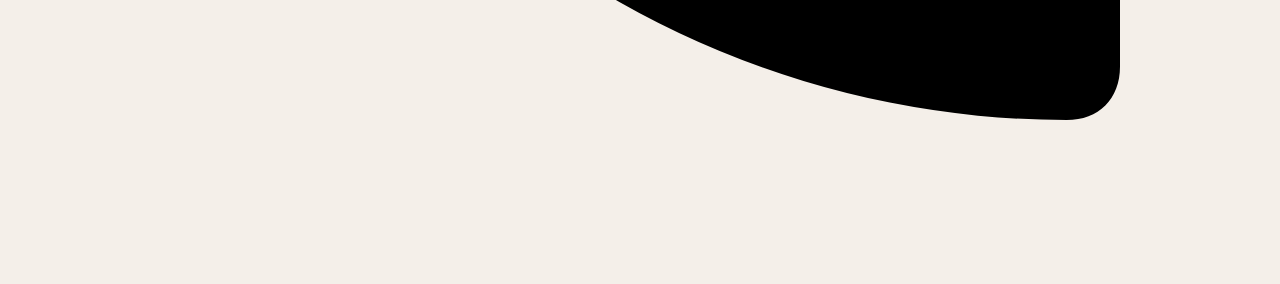
==== commit f0be296c: "Redesign homepage" ====
--- a/index.html
+++ b/index.html
@@ -2,27 +2,36 @@
 <html lang="ka">
 <head>
 <meta charset="utf-8">
-<meta name="viewport" content="width=device-width, initial-scale=1">
-<title>KERAMO ART — სანიჟარეების გალერეა</title>
-<meta name="description" content="KERAMO ART — პრემიუმ კერამოგრანიტის სანიჟარეების გალერეა: ჩაშენებული, ორმაგი, პოსტამენტური და სარეცხ მანქანაზე მორგებული მოდელები. ყველა ინდივიდუალური ზომით.">
+<meta name="viewport" content="width=device-width, initial-scale=1, viewport-fit=cover">
+<title>KERAMO ART — კერამოგრანიტის სანიჟარეები</title>
+<meta name="description" content="KERAMO ART — პრემიუმ კერამოგრანიტის სანიჟარეები: ჩაშენებული, ორმაგი, პოსტამენტური და სარეცხ მანქანაზე მორგებული მოდელები. ყველა მზადდება ინდივიდუალური ზომით.">
+<meta name="theme-color" content="#211d1a">
+<meta property="og:title" content="KERAMO ART — კერამოგრანიტის სანიჟარეები">
+<meta property="og:description" content="დიზაინი, რომელიც სივრცეს ხასიათს სძენს. ნახეთ ჩვენი განხორციელებული პროექტები.">
+<meta property="og:image" content="https://keramoart.com.ge/assets/sinks/notte-01.jpg">
+<meta property="og:url" content="https://keramoart.com.ge/">
+<meta property="og:type" content="website">
 <link rel="icon" type="image/svg+xml" href="assets/logo-mark.svg">
 <link rel="stylesheet" href="css/style.css">
 </head>
 <body>
 
-<header class="site-header">
+<header class="site-header" id="site-header">
   <div class="wrap">
     <a href="#top" class="brand">
       <img src="assets/logo-mark.svg" alt="">
       <span class="brand-word">KERAMO ART</span>
     </a>
-    <nav class="main-nav">
+    <nav class="main-nav" id="main-nav">
       <a href="#catalog">კატალოგი</a>
       <a href="#about">ბრენდი</a>
       <a href="#process">შეკვეთის პროცესი</a>
       <a href="#contact">კონტაქტი</a>
+      <a href="#contact" class="btn nav-cta">მოთხოვნის გაგზავნა</a>
     </nav>
-    <a href="#contact" class="btn nav-cta">მოთხოვნის გაგზავნა</a>
+    <button class="nav-toggle" id="nav-toggle" type="button" aria-label="მენიუ" aria-expanded="false" aria-controls="main-nav">
+      <span></span><span></span><span></span>
+    </button>
   </div>
 </header>
 
@@ -30,43 +39,36 @@
 
   <section class="hero">
     <div class="wrap">
-      <div class="hero-copy">
+      <div class="hero-copy reveal">
         <p class="hero-eyebrow">დიზაინი, რომელიც სივრცეს ხასიათს სძენს</p>
-        <h1>კერამოგრანიტის სანიჟარეების გალერეა</h1>
-        <p class="lede">ქვემოთ ჩვენი უკვე განხორციელებული პროექტებია — ჩაშენებული, ორმაგი, პოსტამენტური და სარეცხ მანქანაზე მორგებული ნიჟარები. ყველა მზადდება ინდივიდუალურად, თქვენი სივრცის ზუსტ ზომაზე.</p>
+        <h1>კერამოგრანიტის სანიჟარეები — <span class="accent-word">თქვენს ზომაზე</span></h1>
+        <p class="lede">ჩაშენებული, ორმაგი, პოსტამენტური და სარეცხ მანქანაზე მორგებული ნიჟარები. ქვემოთ ჩვენი უკვე განხორციელებული პროექტებია — თითოეული მზადდება ინდივიდუალურად, ადგილზე აზომვის შემდეგ.</p>
         <div class="hero-actions">
-          <a href="#catalog" class="btn btn-primary">გალერეის დათვალიერება</a>
-          <a href="#contact" class="btn btn-ghost">კონსულტაციის მოთხოვნა</a>
+          <a href="#catalog" class="btn btn-primary">კატალოგის ნახვა</a>
+          <a href="#contact" class="btn btn-ghost">უფასო კონსულტაცია</a>
         </div>
         <div class="hero-stats">
-          <div class="hero-stat"><span class="num">17</span><span class="label">განხორციელებული პროექტი</span></div>
-          <div class="hero-stat"><span class="num">5</span><span class="label">კატეგორია</span></div>
+          <div class="hero-stat"><span class="num" id="stat-products">17</span><span class="label">განხორციელებული პროექტი</span></div>
+          <div class="hero-stat"><span class="num" id="stat-categories">5</span><span class="label">კატეგორია</span></div>
           <div class="hero-stat"><span class="num">100%</span><span class="label">ინდივიდუალური ზომა</span></div>
         </div>
       </div>
-      <div class="hero-art" aria-hidden="true">
-        <svg class="chev-grid" viewBox="0 0 400 420" xmlns="http://www.w3.org/2000/svg">
-          <path class="accent" d="M40 70 L120 10 L200 70"/>
-          <path d="M40 110 L120 50 L200 110"/>
-          <path d="M40 150 L120 90 L200 150"/>
-          <path d="M220 190 L300 130 L380 190"/>
-          <path class="accent" d="M220 230 L300 170 L380 230"/>
-          <path d="M220 270 L300 210 L380 270"/>
-          <path d="M40 300 L120 240 L200 300"/>
-          <path d="M40 340 L120 280 L200 340"/>
-          <path class="accent" d="M40 380 L120 320 L200 380"/>
-        </svg>
+      <div class="hero-mosaic" id="hero-mosaic" aria-hidden="true">
+        <div class="m m1"><img src="assets/sinks/notte-01.jpg" alt=""></div>
+        <div class="m m2"><img src="assets/sinks/calacatta-01.jpg" alt=""></div>
+        <div class="m m3"><img src="assets/sinks/pietraserena-01.jpg" alt=""></div>
+        <svg class="mosaic-mark" viewBox="0 0 120 100"><path d="M60 6 L112 50 L100 50 L60 16 L20 50 L8 50 Z"/></svg>
       </div>
     </div>
   </section>
 
   <section id="about" class="about-section">
-    <div class="wrap about">
-      <p class="lede-large">KERAMO ART აპროექტებს და ამზადებს <em>სანიჟარეებს</em>, რომლებიც აბაზანის ინტერიერის ხასიათის მთავარ დეტალად იქცევა — ყოველი ნიმუში ქვემოთ უკვე განხორციელებული პროექტია, შექმნილი კონკრეტული სივრცისთვის.</p>
+    <div class="wrap about reveal">
+      <p class="lede-large">KERAMO ART აპროექტებს და ამზადებს <em>სანიჟარეებს</em>, რომლებიც აბაზანის ინტერიერის მთავარ დეტალად იქცევა — ყოველი ნიმუში ქვემოთ უკვე განხორციელებული პროექტია, შექმნილი კონკრეტული სივრცისთვის.</p>
       <ul class="about-points">
-        <li><strong>მასალა</strong><span>კერამოგრანიტი და მარმარილოს ეფექტის ზედაპირები — მდგრადი, არ კარგავს ფერს და წლების განმავლობაში ინარჩუნებს სახეს.</span></li>
-        <li><strong>ზომა</strong><span>ყოველი ნიჟარა მზადდება თქვენი აბაზანის ან სარეცხი მანქანის ზუსტ ზომაზე — სტანდარტული ზომები არ გვაქვს.</span></li>
-        <li><strong>ინდივიდუალური დიზაინი</strong><span>დაგეხმარებით ფორმის, ფერისა და მასალის შერჩევაში კონკრეტული ინტერიერისთვის — უფასო კონსულტაცია.</span></li>
+        <li><span class="ap-num">01</span><div><strong>მასალა</strong><span>კერამოგრანიტი და მარმარილოს ეფექტის ზედაპირები — მდგრადი, არ კარგავს ფერს და წლების განმავლობაში ინარჩუნებს სახეს.</span></div></li>
+        <li><span class="ap-num">02</span><div><strong>ზომა</strong><span>ყოველი ნიჟარა მზადდება თქვენი აბაზანის ან სარეცხი მანქანის ზუსტ ზომაზე — სტანდარტული ზომები არ გვაქვს.</span></div></li>
+        <li><span class="ap-num">03</span><div><strong>ინდივიდუალური დიზაინი</strong><span>დაგეხმარებით ფორმის, ფერისა და მასალის შერჩევაში კონკრეტული ინტერიერისთვის — უფასო კონსულტაცია.</span></div></li>
       </ul>
     </div>
   </section>
@@ -74,12 +76,12 @@
   <section id="washer-feature" class="washer-feature">
     <div class="wrap washer-feature-grid">
       <div class="washer-feature-media">
-        <img src="assets/sinks/pietraserena-01.jpg" alt="სარეცხ მანქანაზე მორგებული ნიჟარა — Pietra Serena">
-      </div>
-      <div class="washer-feature-copy">
+        <img src="assets/sinks/pietraserena-01.jpg" alt="სარეცხ მანქანაზე მორგებული ნიჟარა" loading="lazy">
+      </div>
+      <div class="washer-feature-copy reveal">
         <p class="section-tag">ჩვენი გამორჩეული გადაწყვეტა</p>
         <h2>ნიჟარა, რომელიც სარეცხ მანქანაზეა მორგებული</h2>
-        <p>ვისაც აბაზანაში სარეცხი მანქანა აქვს დგმული, ვთავაზობთ ნიჟარას, რომელიც ზუსტად მანქანის ზომასა და ადგილს ერგება — ერთიანი ხაზი, ერთი მასალა, ყოველგვარი „მიჭედების" შეგრძნების გარეშე.</p>
+        <p>ვისაც აბაზანაში სარეცხი მანქანა აქვს დგმული, ვთავაზობთ ნიჟარას, რომელიც ზუსტად მანქანის ზომასა და ადგილს ერგება — ერთიანი ხაზი, ერთი მასალა, ყოველგვარი „მიჭედების“ შეგრძნების გარეშე.</p>
         <button type="button" class="btn btn-primary" id="washer-cta">ამ მოდელების ნახვა</button>
       </div>
     </div>
@@ -87,44 +89,46 @@
 
   <section id="catalog" class="catalog">
     <div class="wrap">
-      <div class="section-head">
+      <div class="section-head reveal">
         <div>
           <p class="section-tag">სრული კატალოგი</p>
-          <h2>აირჩიეთ კატეგორია</h2>
-        </div>
-        <p>დააჭირეთ ნებისმიერ მოდელს დეტალური სპეციფიკაციისა და მოთხოვნის გასაგზავნად.</p>
+          <h2>განხორციელებული პროექტები</h2>
+        </div>
+        <p>დააჭირეთ ნებისმიერ მოდელს — ნახავთ ყველა ფოტოს, სპეციფიკაციას და შეძლებთ მოთხოვნის გაგზავნას.</p>
       </div>
 
       <div class="filters" role="group" aria-label="კატეგორიის ფილტრი" id="filters"></div>
-      <div class="tile-grid" id="tile-grid"></div>
+      <div class="tile-grid" id="tile-grid" aria-live="polite">
+        <div class="tile skeleton"></div><div class="tile skeleton"></div><div class="tile skeleton"></div><div class="tile skeleton"></div>
+      </div>
       <p class="empty-state" id="empty-state" hidden>ამ კატეგორიაში მოდელები მალე დაემატება.</p>
     </div>
   </section>
 
   <section id="process">
     <div class="wrap">
-      <div class="section-head">
+      <div class="section-head reveal">
         <div>
           <p class="section-tag">როგორ მუშაობს</p>
           <h2>შეკვეთის პროცესი</h2>
         </div>
-        <p>საიტზე გადახდა არ ხორციელდება — გალერეა დამხმარეა სტილის შერჩევისთვის, ყველა ნიჟარა ინდივიდუალურადაა დამზადებული.</p>
-      </div>
-      <div class="process-list">
+        <p>საიტზე გადახდა არ ხორციელდება — გალერეა სტილის შერჩევაში გეხმარებათ, ყველა ნიჟარა ინდივიდუალურად მზადდება.</p>
+      </div>
+      <div class="process-list reveal">
         <div class="process-item">
-          <div class="step">ეტაპი 1</div>
+          <div class="step">01</div>
           <h3>შერჩევა</h3>
-          <p>დაათვალიერეთ გალერეა, შეარჩიეთ სასურველი სტილი და გამოგვიგზავნეთ მოთხოვნა საკონტაქტო ფორმით ან პირდაპირ.</p>
+          <p>დაათვალიერეთ გალერეა, შეარჩიეთ სასურველი სტილი და გამოგვიგზავნეთ მოთხოვნა ან დაგვირეკეთ.</p>
         </div>
         <div class="process-item">
-          <div class="step">ეტაპი 2</div>
+          <div class="step">02</div>
           <h3>აზომვა ადგილზე</h3>
           <p>ჩვენი ბრიგადა მოდის თქვენთან და ატარებს აზომვას — განსაკუთრებით მნიშვნელოვანია სარეცხ მანქანაზე მორგებული ნიჟარებისთვის.</p>
         </div>
         <div class="process-item">
-          <div class="step">ეტაპი 3</div>
+          <div class="step">03</div>
           <h3>ფასი და დამზადება</h3>
-          <p>ფასი დამოკიდებულია ზომაზე, მასალასა და მოთხოვნაზე — აზომვის შემდეგ ვადასტურებთ ღირებულებასა და ვადებს.</p>
+          <p>ფასი დამოკიდებულია ზომაზე, მასალასა და დიზაინზე — აზომვის შემდეგ ვადასტურებთ ღირებულებასა და ვადებს.</p>
         </div>
       </div>
     </div>
@@ -137,58 +141,57 @@
           <p class="section-tag">დაგვიკავშირდით</p>
           <h2>მოთხოვნის გაგზავნა</h2>
         </div>
-        <p>შეავსეთ ფორმა ან დაგვიკავშირდით პირდაპირ — უპასუხებთ უმოკლეს დროში.</p>
+        <p>შეავსეთ ფორმა ან დაგვიკავშირდით პირდაპირ — გიპასუხებთ უმოკლეს დროში.</p>
       </div>
       <div class="contact-grid">
         <div class="contact-info">
           <dl>
             <dt>ტელეფონი</dt>
-            <dd><a href="tel:+995597323295">+995 597 32 32 95</a></dd>
+            <dd><a id="c-phone" href="tel:+995597323295">+995 597 32 32 95</a></dd>
             <dt>ელ.ფოსტა</dt>
-            <dd><a href="mailto:info@keramoart.ge">info@keramoart.ge</a></dd>
+            <dd><a id="c-email" href="mailto:keramoartcollection@gmail.com">keramoartcollection@gmail.com</a></dd>
             <dt>Facebook</dt>
-            <dd><a href="https://www.facebook.com/profile.php?id=61551452274576" target="_blank" rel="noopener">KERAMO ART — ნამუშევრები</a></dd>
+            <dd><a id="c-facebook" href="https://www.facebook.com/profile.php?id=61551452274576" target="_blank" rel="noopener">KERAMO ART — ნამუშევრები</a></dd>
             <dt>სამუშაო საათები</dt>
-            <dd>ორშ–შაბ, 10:00–19:00</dd>
+            <dd id="c-hours">ორშ–შაბ, 10:00–19:00</dd>
           </dl>
-          <p class="contact-note">* ელ.ფოსტა და სამუშაო საათები placeholder-ებია — შეცვალეთ რეალური მონაცემებით <code>index.html</code>-ში, <code>#contact</code> სექციაში.</p>
-        </div>
-        <form id="inquiry-form">
+          <div class="quick-contact">
+            <a class="qc" id="qc-call" href="tel:+995597323295">
+              <svg viewBox="0 0 24 24"><path d="M6.6 10.8a15.1 15.1 0 0 0 6.6 6.6l2.2-2.2c.3-.3.7-.4 1-.2 1.1.4 2.3.6 3.6.6.6 0 1 .4 1 1V20c0 .6-.4 1-1 1A17 17 0 0 1 3 4c0-.6.4-1 1-1h3.5c.6 0 1 .4 1 1 0 1.3.2 2.5.6 3.6.1.3 0 .7-.2 1z"/></svg>
+              დარეკვა
+            </a>
+            <a class="qc" id="qc-whatsapp" href="https://wa.me/995597323295" target="_blank" rel="noopener">
+              <svg viewBox="0 0 24 24"><path d="M12 2a10 10 0 0 0-8.6 15l-1.3 4.8 4.9-1.3A10 10 0 1 0 12 2zm5.3 14.1c-.2.6-1.3 1.2-1.8 1.2-.5.1-1 .2-3.3-.7-2.8-1.1-4.5-4-4.7-4.2-.1-.2-1.1-1.5-1.1-2.8s.7-2 1-2.3c.2-.3.5-.3.7-.3h.5c.2 0 .4 0 .6.5l.8 2c.1.2.1.3 0 .5l-.3.5-.4.4c-.1.1-.3.3-.1.6.2.3.7 1.2 1.6 2 1.1 1 2 1.3 2.3 1.4.3.1.4.1.6-.1l.8-1c.2-.3.4-.2.6-.1l1.9.9c.3.1.5.2.5.3.1.1.1.7-.1 1.2z"/></svg>
+              WhatsApp
+            </a>
+            <a class="qc" id="qc-viber" href="viber://chat?number=%2B995597323295">
+              <svg viewBox="0 0 24 24"><path d="M11.4 2C6.9 2.1 3 3.4 2.6 9c-.2 3.3.3 6.6 3.4 8v3.2c0 .5.6.7.9.4l2.5-2.7c3.1.3 9.9.3 11.6-4.8.9-2.7.8-6.6-.6-8.6C18.6 2.6 14.6 2 11.4 2zm4.9 12.4c-.4.6-1.1 1-1.8.8-2.9-.9-5.3-3-6.5-5.9-.3-.8.2-1.5.8-1.9.4-.3.9-.2 1.2.2l.8 1.1c.2.4.2.8-.1 1.1l-.4.3c.6 1.4 1.7 2.4 3.1 3l.3-.4c.3-.3.8-.4 1.1-.1l1.1.8c.5.3.6.8.4 1z"/></svg>
+              Viber
+            </a>
+          </div>
+        </div>
+        <form id="inquiry-form" novalidate>
           <div class="form-row">
             <div class="form-field">
               <label for="f-name">სახელი, გვარი</label>
-              <input id="f-name" name="name" type="text" required placeholder="თქვენი სახელი">
+              <input id="f-name" name="name" type="text" required placeholder="თქვენი სახელი" autocomplete="name">
             </div>
             <div class="form-field">
               <label for="f-phone">საკონტაქტო ტელეფონი</label>
-              <input id="f-phone" name="phone" type="tel" required placeholder="+995 ...">
+              <input id="f-phone" name="phone" type="tel" required placeholder="+995 ..." autocomplete="tel">
             </div>
           </div>
           <div class="form-row">
             <div class="form-field">
               <label for="f-type">რა ტიპის ნიჟარა გსურთ?</label>
-              <select id="f-type" name="type">
-                <option value="">აირჩიეთ ტიპი</option>
-                <option value="ჩაშენებული">ჩაშენებული</option>
-                <option value="ორმაგი">ორმაგი</option>
-                <option value="პოსტამენტური">პოსტამენტური</option>
-                <option value="სარეცხ მანქანაზე მორგებული">სარეცხ მანქანაზე მორგებული</option>
-                <option value="ინდივიდუალური დიზაინი">ინდივიდუალური დიზაინი</option>
-                <option value="ჯერ არ ვიცი, მჭირდება რჩევა">ჯერ არ ვიცი, მჭირდება რჩევა</option>
-              </select>
+              <select id="f-type" name="type"><option value="">აირჩიეთ ტიპი</option></select>
             </div>
             <div class="form-field">
               <label for="f-city">სად ცხოვრობთ?</label>
               <select id="f-city" name="city">
                 <option value="">აირჩიეთ ქალაქი</option>
-                <option value="თბილისი">თბილისი</option>
-                <option value="ბათუმი">ბათუმი</option>
-                <option value="ქუთაისი">ქუთაისი</option>
-                <option value="რუსთავი">რუსთავი</option>
-                <option value="გორი">გორი</option>
-                <option value="ზუგდიდი">ზუგდიდი</option>
-                <option value="თელავი">თელავი</option>
-                <option value="სხვა">სხვა ქალაქი</option>
+                <option>თბილისი</option><option>ბათუმი</option><option>ქუთაისი</option><option>რუსთავი</option>
+                <option>გორი</option><option>ზუგდიდი</option><option>თელავი</option><option value="სხვა">სხვა ქალაქი</option>
               </select>
             </div>
           </div>
@@ -200,6 +203,7 @@
             <label for="f-message">შეტყობინება</label>
             <textarea id="f-message" name="message" placeholder="დამატებითი დეტალები თქვენი სივრცის შესახებ"></textarea>
           </div>
+          <p class="form-error" id="form-error" hidden>გთხოვთ, მიუთითოთ სახელი და ტელეფონი.</p>
           <button type="submit" class="btn btn-primary">გაგზავნა</button>
         </form>
       </div>
@@ -210,15 +214,31 @@
 
 <footer class="site-footer">
   <div class="wrap">
+    <a href="#top" class="brand brand-small"><img src="assets/logo-mark.svg" alt=""><span class="brand-word">KERAMO ART</span></a>
     <small>© <span id="year"></span> KERAMO ART. ყველა უფლება დაცულია.</small>
-    <small>Orient SMM Group-ის კლიენტი პროექტი</small>
   </div>
 </footer>
 
+<a class="fab-call" id="fab-call" href="tel:+995597323295" aria-label="დარეკვა">
+  <svg viewBox="0 0 24 24"><path d="M6.6 10.8a15.1 15.1 0 0 0 6.6 6.6l2.2-2.2c.3-.3.7-.4 1-.2 1.1.4 2.3.6 3.6.6.6 0 1 .4 1 1V20c0 .6-.4 1-1 1A17 17 0 0 1 3 4c0-.6.4-1 1-1h3.5c.6 0 1 .4 1 1 0 1.3.2 2.5.6 3.6.1.3 0 .7-.2 1z"/></svg>
+</a>
+
+<!-- Product panel -->
 <div class="panel-overlay" id="panel-overlay"></div>
-<aside class="panel" id="product-panel" aria-hidden="true" aria-labelledby="panel-title">
+<aside class="panel" id="product-panel" aria-hidden="true" aria-labelledby="panel-title" role="dialog">
   <button class="panel-close" id="panel-close" aria-label="დახურვა">&times;</button>
-  <div class="panel-media"><img id="panel-img" src="" alt=""></div>
+  <div class="gallery" id="gallery">
+    <div class="gallery-main">
+      <img id="panel-img" src="" alt="">
+      <button class="g-nav g-prev" id="g-prev" type="button" aria-label="წინა ფოტო">&#8249;</button>
+      <button class="g-nav g-next" id="g-next" type="button" aria-label="შემდეგი ფოტო">&#8250;</button>
+      <button class="g-zoom" id="g-zoom" type="button" aria-label="სრულ ეკრანზე">
+        <svg viewBox="0 0 24 24"><path d="M4 9V4h5M20 9V4h-5M4 15v5h5M20 15v5h-5"/></svg>
+      </button>
+      <span class="g-counter" id="g-counter"></span>
+    </div>
+    <div class="gallery-thumbs" id="gallery-thumbs"></div>
+  </div>
   <div class="panel-body">
     <p class="panel-collection" id="panel-collection"></p>
     <h3 id="panel-title"></h3>
@@ -228,11 +248,25 @@
       <li><span class="k">ზომა</span><span id="panel-size"></span></li>
     </ul>
     <p class="panel-note" id="panel-note"></p>
-    <a href="#contact" class="btn btn-primary" id="panel-inquire">ამ პროექტზე მოთხოვნის გაგზავნა</a>
+    <div class="panel-actions">
+      <a href="#contact" class="btn btn-primary" id="panel-inquire">მოთხოვნის გაგზავნა</a>
+      <a href="https://wa.me/995597323295" class="btn btn-outline" id="panel-whatsapp" target="_blank" rel="noopener">WhatsApp-ით კითხვა</a>
+    </div>
   </div>
 </aside>
 
+<!-- Lightbox -->
+<div class="lightbox" id="lightbox" hidden>
+  <button class="lb-close" id="lb-close" type="button" aria-label="დახურვა">&times;</button>
+  <button class="g-nav g-prev lb-prev" id="lb-prev" type="button" aria-label="წინა">&#8249;</button>
+  <img id="lb-img" src="" alt="">
+  <button class="g-nav g-next lb-next" id="lb-next" type="button" aria-label="შემდეგი">&#8250;</button>
+  <span class="g-counter lb-counter" id="lb-counter"></span>
+</div>
+
+<script src="js/config.js"></script>
 <script src="js/products.js"></script>
+<script src="js/data.js"></script>
 <script src="js/app.js"></script>
 </body>
 </html>
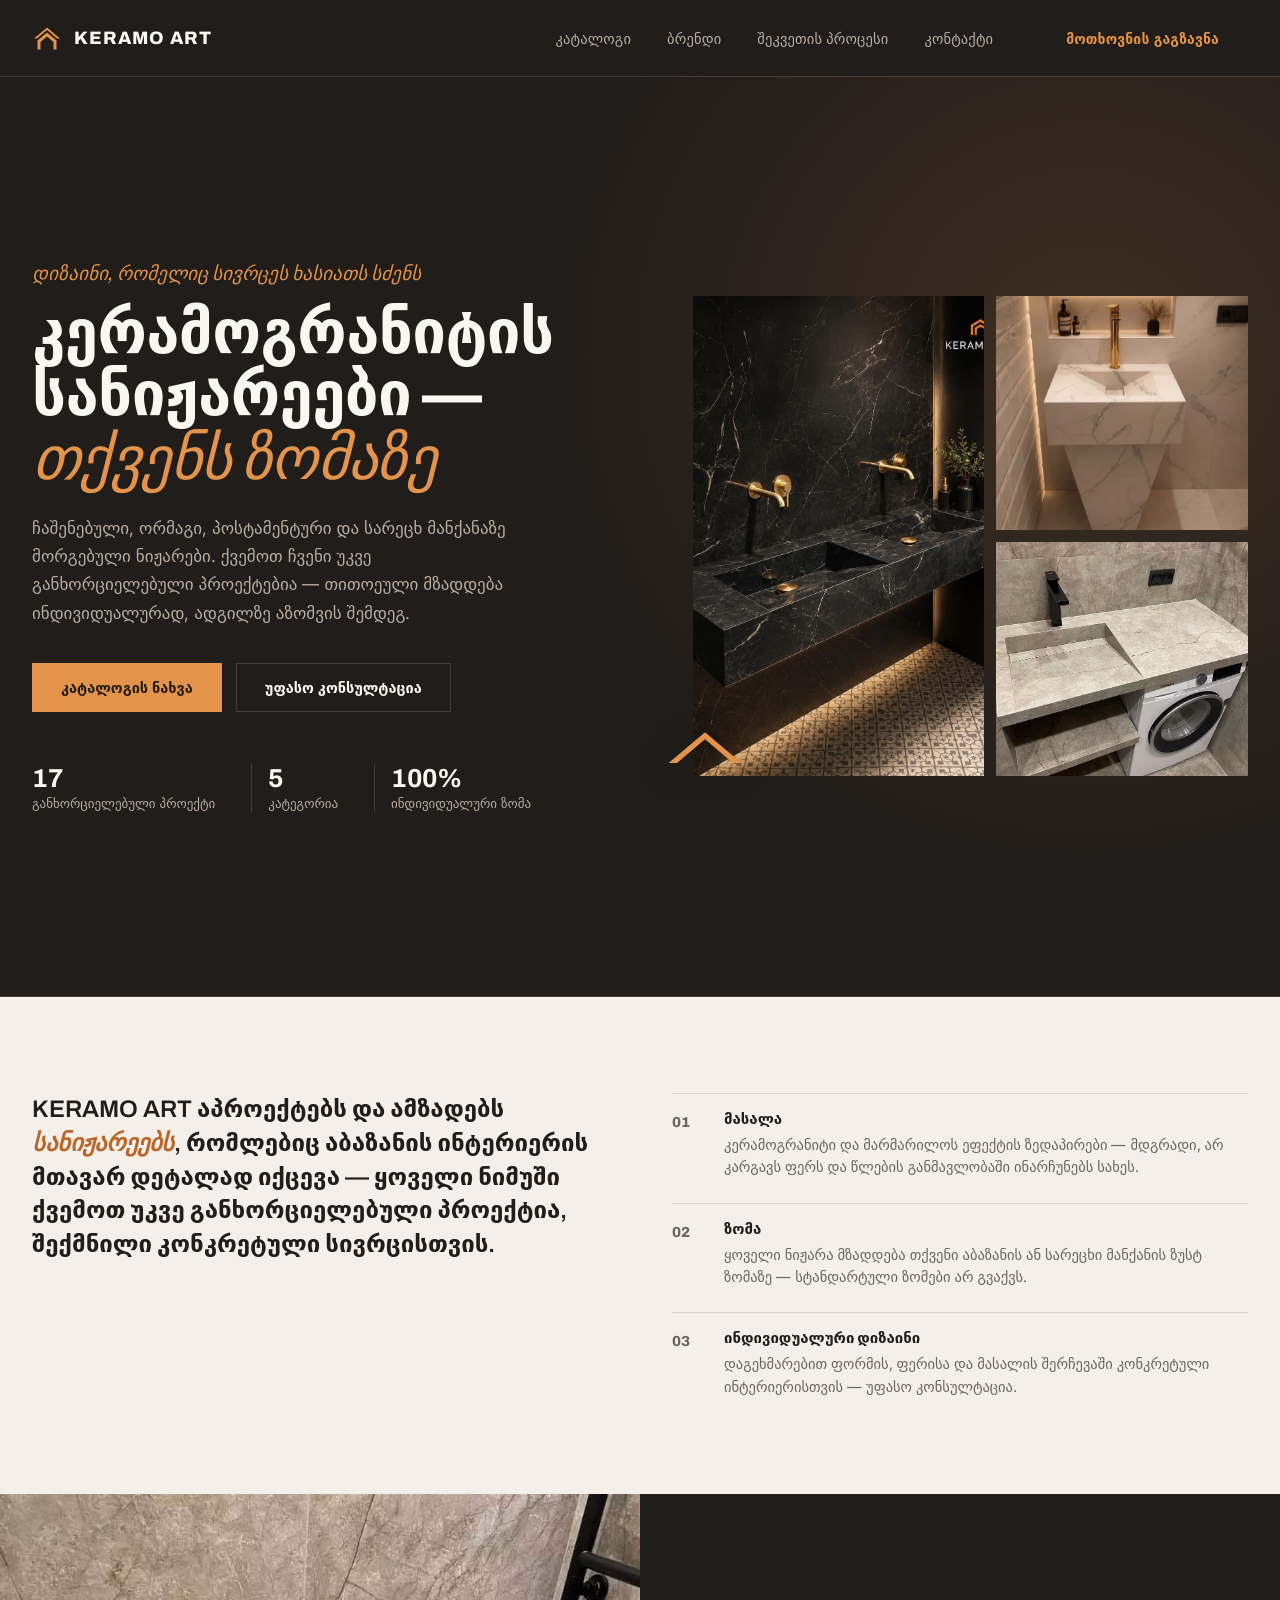
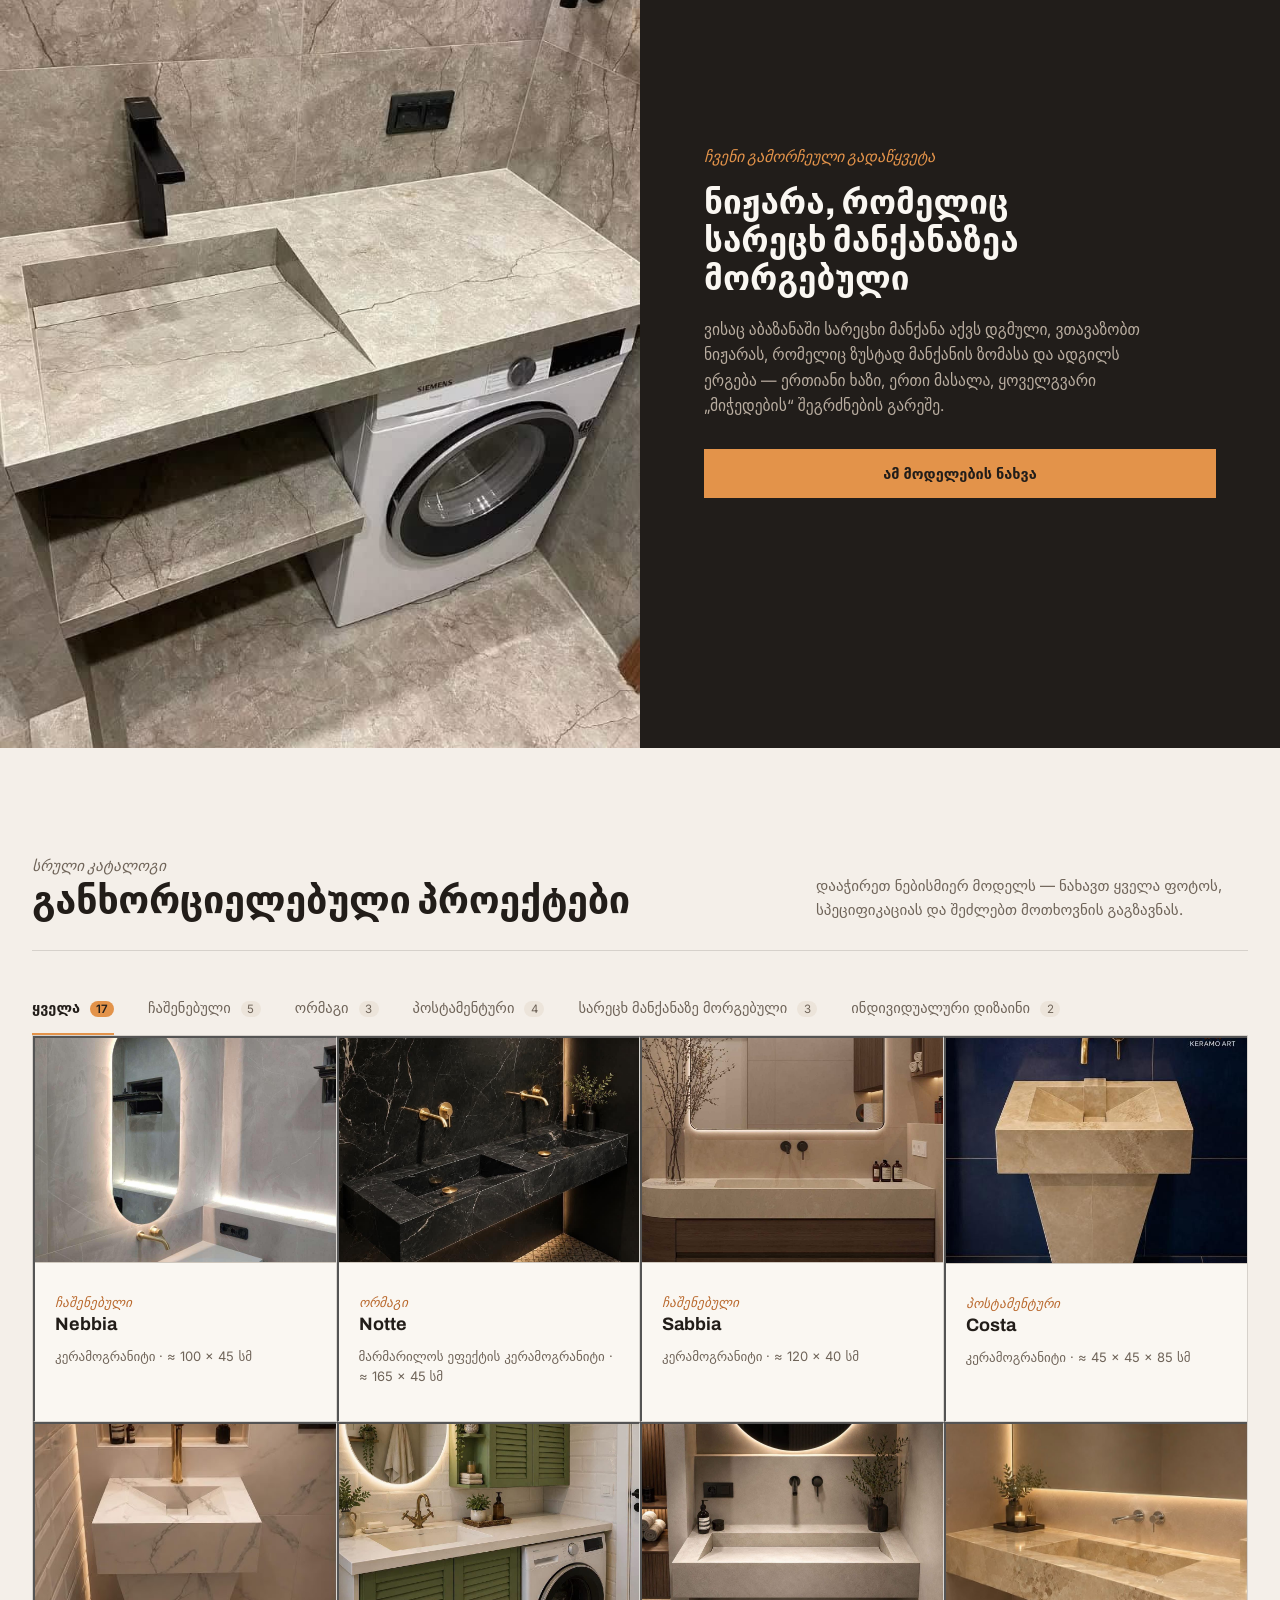
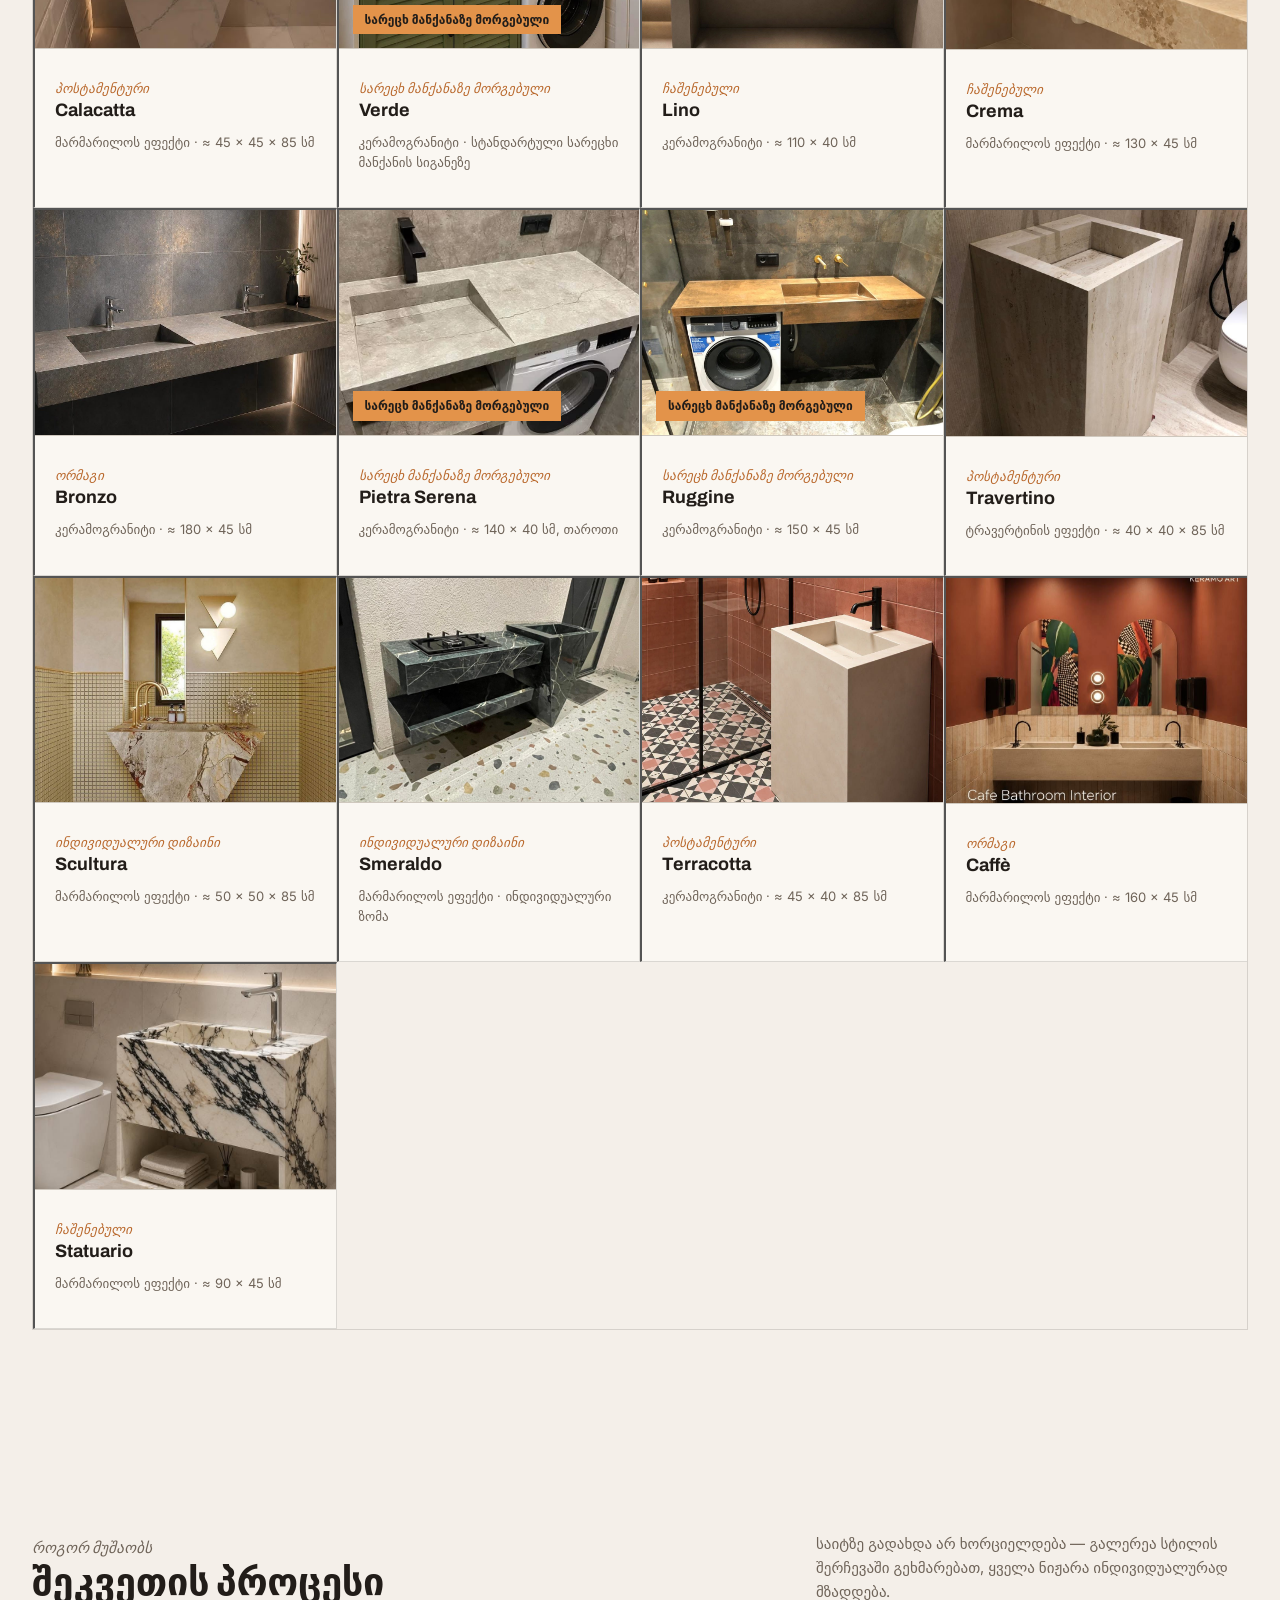
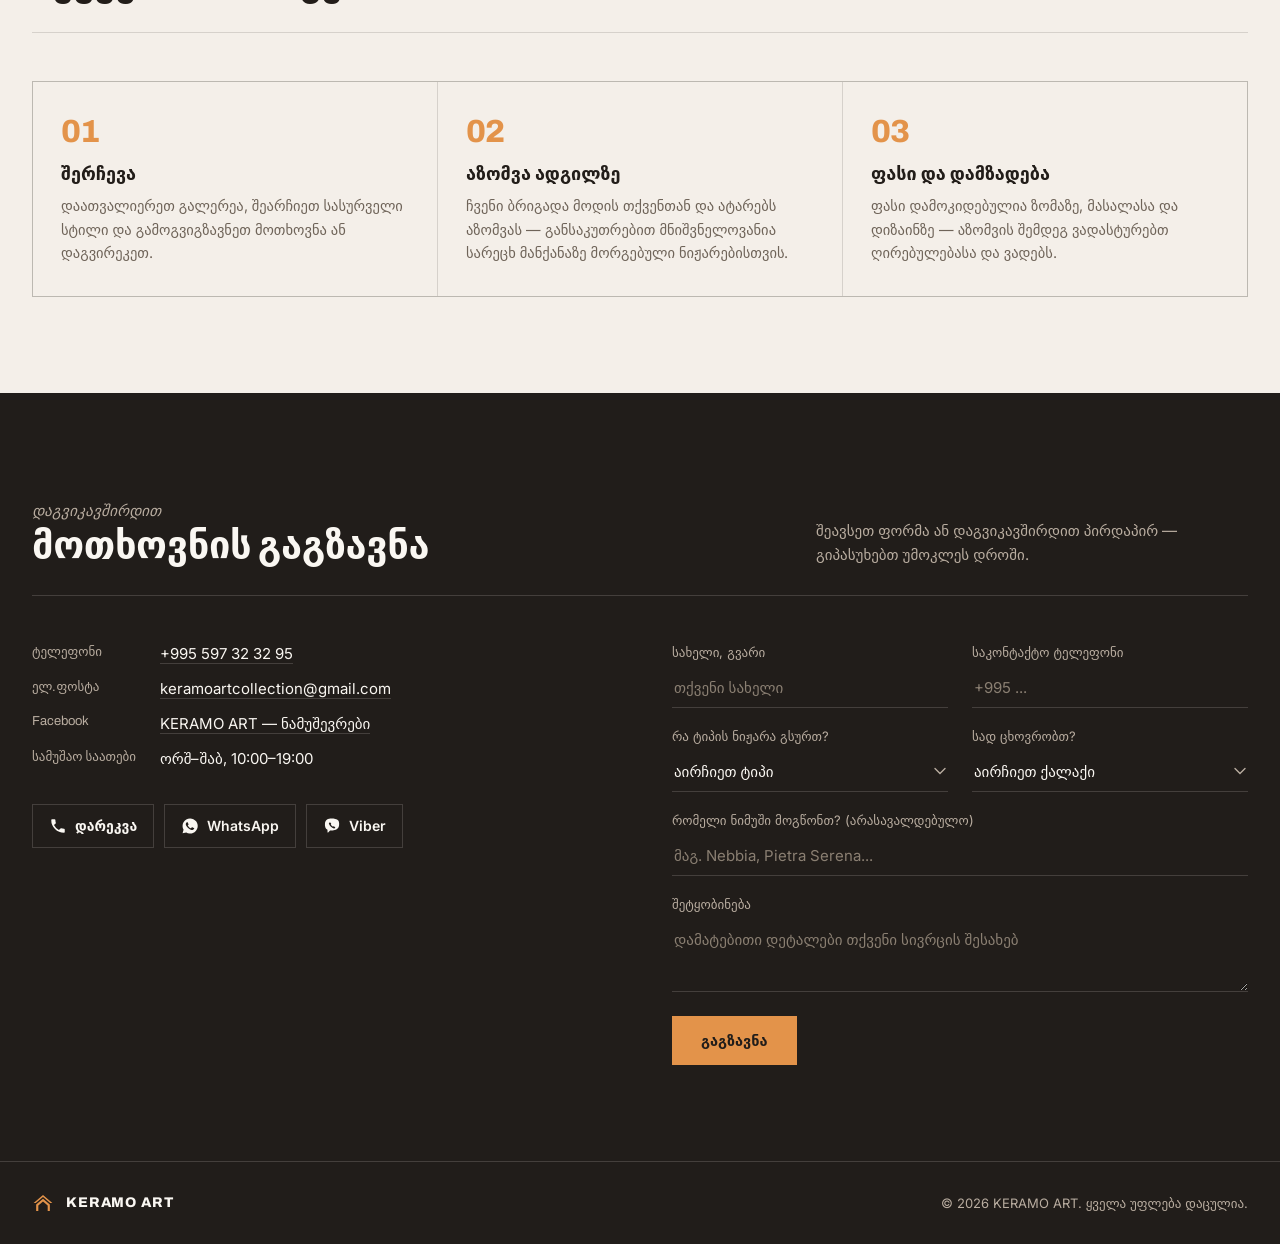
==== commit 334000f7: "Cache-bust assets" ====
--- a/index.html
+++ b/index.html
@@ -12,7 +12,7 @@
 <meta property="og:url" content="https://keramoart.com.ge/">
 <meta property="og:type" content="website">
 <link rel="icon" type="image/svg+xml" href="assets/logo-mark.svg">
-<link rel="stylesheet" href="css/style.css">
+<link rel="stylesheet" href="css/style.css?v=2">
 </head>
 <body>
 
@@ -264,9 +264,9 @@
   <span class="g-counter lb-counter" id="lb-counter"></span>
 </div>
 
-<script src="js/config.js"></script>
-<script src="js/products.js"></script>
-<script src="js/data.js"></script>
-<script src="js/app.js"></script>
+<script src="js/config.js?v=2"></script>
+<script src="js/products.js?v=2"></script>
+<script src="js/data.js?v=2"></script>
+<script src="js/app.js?v=2"></script>
 </body>
 </html>
--- a/css/style.css
+++ b/css/style.css
@@ -694,3 +694,159 @@
   .brand-word { font-size: 15px; }
   .hero-stats { gap: 24px; flex-wrap: wrap; }
 }
+
+/* =====================================================================
+   v2 — gallery, mosaic, mobile nav, quick contact, polish
+   ===================================================================== */
+
+.site-header { transition: box-shadow .2s ease; }
+.site-header.scrolled { box-shadow: 0 6px 24px rgba(0,0,0,.25); }
+.main-nav { align-items: center; }
+.main-nav .nav-cta { margin-left: 8px; font-size: 14px; }
+
+.nav-toggle {
+  display: none; width: 44px; height: 44px; background: none; border: 0; cursor: pointer;
+  flex-direction: column; justify-content: center; gap: 5px; padding: 10px;
+}
+.nav-toggle span { display: block; height: 2px; background: var(--cream); transition: transform .2s, opacity .2s; }
+.nav-open .nav-toggle span:nth-child(1) { transform: translateY(7px) rotate(45deg); }
+.nav-open .nav-toggle span:nth-child(2) { opacity: 0; }
+.nav-open .nav-toggle span:nth-child(3) { transform: translateY(-7px) rotate(-45deg); }
+
+/* hero */
+.hero::before {
+  content: ""; position: absolute; inset: 0; pointer-events: none;
+  background: radial-gradient(60% 80% at 85% 30%, rgba(227,147,74,.14), transparent 70%);
+}
+.hero h1 .accent-word { color: var(--orange); font-family: var(--font-serif); font-style: italic; font-weight: 500; }
+.hero-stat { border-left: 1px solid var(--line-dark); padding-left: 16px; }
+.hero-stat:first-child { border-left: 0; padding-left: 0; }
+
+.hero-mosaic {
+  position: relative; height: 480px;
+  display: grid; grid-template-columns: 1.15fr 1fr; grid-template-rows: 1fr 1fr; gap: 12px;
+}
+.hero-mosaic .m { overflow: hidden; background: var(--charcoal-2); }
+.hero-mosaic .m1 { grid-row: 1 / 3; }
+.hero-mosaic img { width: 100%; height: 100%; object-fit: cover; display: block; animation: kenburns 18s ease-in-out infinite alternate; }
+.hero-mosaic .m2 img { animation-delay: -6s; }
+.hero-mosaic .m3 img { animation-delay: -12s; }
+.mosaic-mark { position: absolute; width: 84px; left: -30px; bottom: -22px; fill: var(--orange); filter: drop-shadow(0 6px 18px rgba(0,0,0,.4)); }
+@keyframes kenburns { from { transform: scale(1); } to { transform: scale(1.07); } }
+
+/* about */
+.about-points li { display: grid; grid-template-columns: 44px 1fr; gap: 8px; }
+.ap-num { font-family: var(--font-head); font-weight: 800; color: var(--orange-deep); font-size: 14px; padding-top: 1px; }
+
+/* reveal */
+.reveal { opacity: 0; transform: translateY(18px); transition: opacity .6s ease, transform .6s ease; }
+.reveal.in { opacity: 1; transform: none; }
+
+/* catalog tiles */
+.filters { gap: 4px 0; }
+.filter-btn .count {
+  display: inline-block; min-width: 20px; padding: 1px 6px; margin-left: 6px; font-size: 11.5px;
+  background: var(--paper-2); color: var(--muted); border-radius: 10px; text-align: center;
+}
+.filter-btn[aria-pressed="true"] .count { background: var(--orange); color: var(--charcoal); }
+
+.tile { animation: tileIn .45s ease both; transition: background .2s ease; }
+.tile:hover { background: #fff; }
+@keyframes tileIn { from { opacity: 0; transform: translateY(10px); } to { opacity: 1; transform: none; } }
+.tile-media { background: var(--paper-2); }
+.tile-media img { opacity: 0; transition: opacity .4s ease, transform .5s ease; }
+.tile-media img.loaded { opacity: 1; }
+.tile-count {
+  position: absolute; right: 12px; top: 12px; z-index: 2; display: inline-flex; align-items: center; gap: 5px;
+  background: rgba(33,29,26,.78); color: var(--cream); font-size: 12px; font-weight: 600; padding: 5px 9px;
+  backdrop-filter: blur(4px);
+}
+.tile-count svg { width: 14px; height: 14px; fill: none; stroke: currentColor; stroke-width: 1.8; }
+.tile-view {
+  position: absolute; right: 12px; bottom: 12px; z-index: 2; background: var(--cream); color: var(--ink);
+  font-size: 12.5px; font-weight: 600; padding: 7px 12px; opacity: 0; transform: translateY(6px);
+  transition: opacity .2s ease, transform .2s ease;
+}
+.tile:hover .tile-view, .tile:focus-visible .tile-view { opacity: 1; transform: none; }
+.tile.skeleton { min-height: 320px; cursor: default; background: linear-gradient(90deg, var(--paper-2) 25%, var(--cream) 50%, var(--paper-2) 75%); background-size: 200% 100%; animation: shimmer 1.2s infinite linear; }
+@keyframes shimmer { from { background-position: 200% 0; } to { background-position: -200% 0; } }
+
+/* process */
+.process-item .step { font-size: 32px; color: var(--orange); letter-spacing: -.02em; }
+
+/* gallery inside panel */
+.panel { width: min(560px, 100vw); }
+.gallery-main { position: relative; aspect-ratio: 4 / 5; background: var(--paper-2); overflow: hidden; }
+.gallery-main img { width: 100%; height: 100%; object-fit: cover; display: block; cursor: zoom-in; opacity: 0; transition: opacity .3s ease; }
+.gallery-main img.loaded { opacity: 1; }
+.g-nav {
+  position: absolute; top: 50%; transform: translateY(-50%); width: 44px; height: 44px; border: 0; cursor: pointer;
+  background: rgba(250,247,242,.9); color: var(--ink); font-size: 28px; line-height: 1; display: grid; place-items: center;
+}
+.g-nav:hover { background: var(--orange); }
+.g-prev { left: 12px; } .g-next { right: 12px; }
+.g-nav[hidden] { display: none; }
+.g-zoom { position: absolute; right: 12px; top: 12px; width: 38px; height: 38px; border: 0; background: rgba(33,29,26,.7); cursor: pointer; display: grid; place-items: center; }
+.g-zoom svg { width: 18px; height: 18px; fill: none; stroke: var(--cream); stroke-width: 2; }
+.g-counter { position: absolute; left: 12px; bottom: 12px; background: rgba(33,29,26,.75); color: var(--cream); font-size: 12px; font-weight: 600; padding: 4px 9px; }
+.g-counter:empty { display: none; }
+.panel-close { z-index: 3; background: var(--cream); top: 12px; left: 12px; right: auto; width: 38px; height: 38px; }
+.gallery-thumbs { display: flex; gap: 8px; padding: 10px 12px; overflow-x: auto; border-bottom: 1px solid var(--line); scrollbar-width: thin; }
+.gallery-thumbs[hidden] { display: none; }
+.thumb { flex: 0 0 64px; height: 64px; padding: 0; border: 2px solid transparent; background: none; cursor: pointer; opacity: .65; transition: opacity .15s, border-color .15s; }
+.thumb img { width: 100%; height: 100%; object-fit: cover; display: block; }
+.thumb[aria-current="true"], .thumb:hover { opacity: 1; border-color: var(--orange); }
+.panel-media { display: none; }
+.panel-actions { display: flex; flex-wrap: wrap; gap: 10px; }
+.btn-outline { border-color: var(--ink); color: var(--ink); background: transparent; }
+.btn-outline:hover { background: var(--ink); color: var(--cream); }
+
+/* lightbox */
+.lightbox { position: fixed; inset: 0; z-index: 90; background: rgba(12,10,9,.96); display: flex; align-items: center; justify-content: center; }
+.lightbox[hidden] { display: none; }
+.lightbox img { max-width: 92vw; max-height: 88vh; object-fit: contain; }
+.lb-close { position: absolute; top: 14px; right: 18px; background: none; border: 0; color: var(--cream); font-size: 36px; cursor: pointer; width: 48px; height: 48px; }
+.lb-counter { left: 50%; transform: translateX(-50%); bottom: 18px; }
+
+/* contact */
+.quick-contact { display: flex; flex-wrap: wrap; gap: 10px; }
+.qc {
+  display: inline-flex; align-items: center; gap: 8px; text-decoration: none; font-weight: 600; font-size: 14px;
+  padding: 12px 16px; border: 1px solid var(--line-dark); color: var(--cream); transition: border-color .15s, color .15s;
+}
+.qc svg { width: 18px; height: 18px; fill: currentColor; }
+.qc:hover { border-color: var(--orange); color: var(--orange); }
+.form-error { color: #f0a46a; font-size: 13.5px; margin: -6px 0 16px; }
+
+.fab-call {
+  display: none; position: fixed; right: 16px; bottom: calc(16px + env(safe-area-inset-bottom)); z-index: 50;
+  width: 56px; height: 56px; border-radius: 50%; background: var(--orange); box-shadow: 0 8px 24px rgba(0,0,0,.3);
+  place-items: center;
+}
+.fab-call svg { width: 24px; height: 24px; fill: var(--charcoal); }
+
+.brand-small img { width: 22px; height: 18px; }
+.brand-small .brand-word { font-size: 14px; }
+
+@media (max-width: 980px) {
+  .nav-toggle { display: flex; }
+  .main-nav {
+    display: flex; position: fixed; top: 76px; left: 0; right: 0; bottom: 0; flex-direction: column; align-items: flex-start;
+    gap: 0; padding: 12px 32px 32px; background: var(--charcoal); transform: translateX(100%); transition: transform .25s ease;
+  }
+  .nav-open .main-nav { transform: none; }
+  .main-nav a { font-size: 20px; padding: 16px 0; width: 100%; border-bottom: 1px solid var(--line-dark); color: var(--cream); }
+  .main-nav .nav-cta { display: inline-flex; margin: 24px 0 0; width: auto; font-size: 16px; border-bottom: 1px solid var(--orange); }
+  .hero-mosaic { height: 320px; order: -1; }
+  .mosaic-mark { display: none; }
+  .fab-call { display: grid; }
+}
+@media (max-width: 560px) {
+  .main-nav { top: 64px; padding: 8px 20px 24px; }
+  .hero-mosaic { height: 240px; gap: 8px; }
+  .hero-stat { padding-left: 12px; }
+  .panel-body { padding: 24px 20px 40px; }
+  .panel-actions .btn { flex: 1 1 100%; text-align: center; }
+  .tile-view { display: none; }
+}
+.hero .wrap { position: relative; }
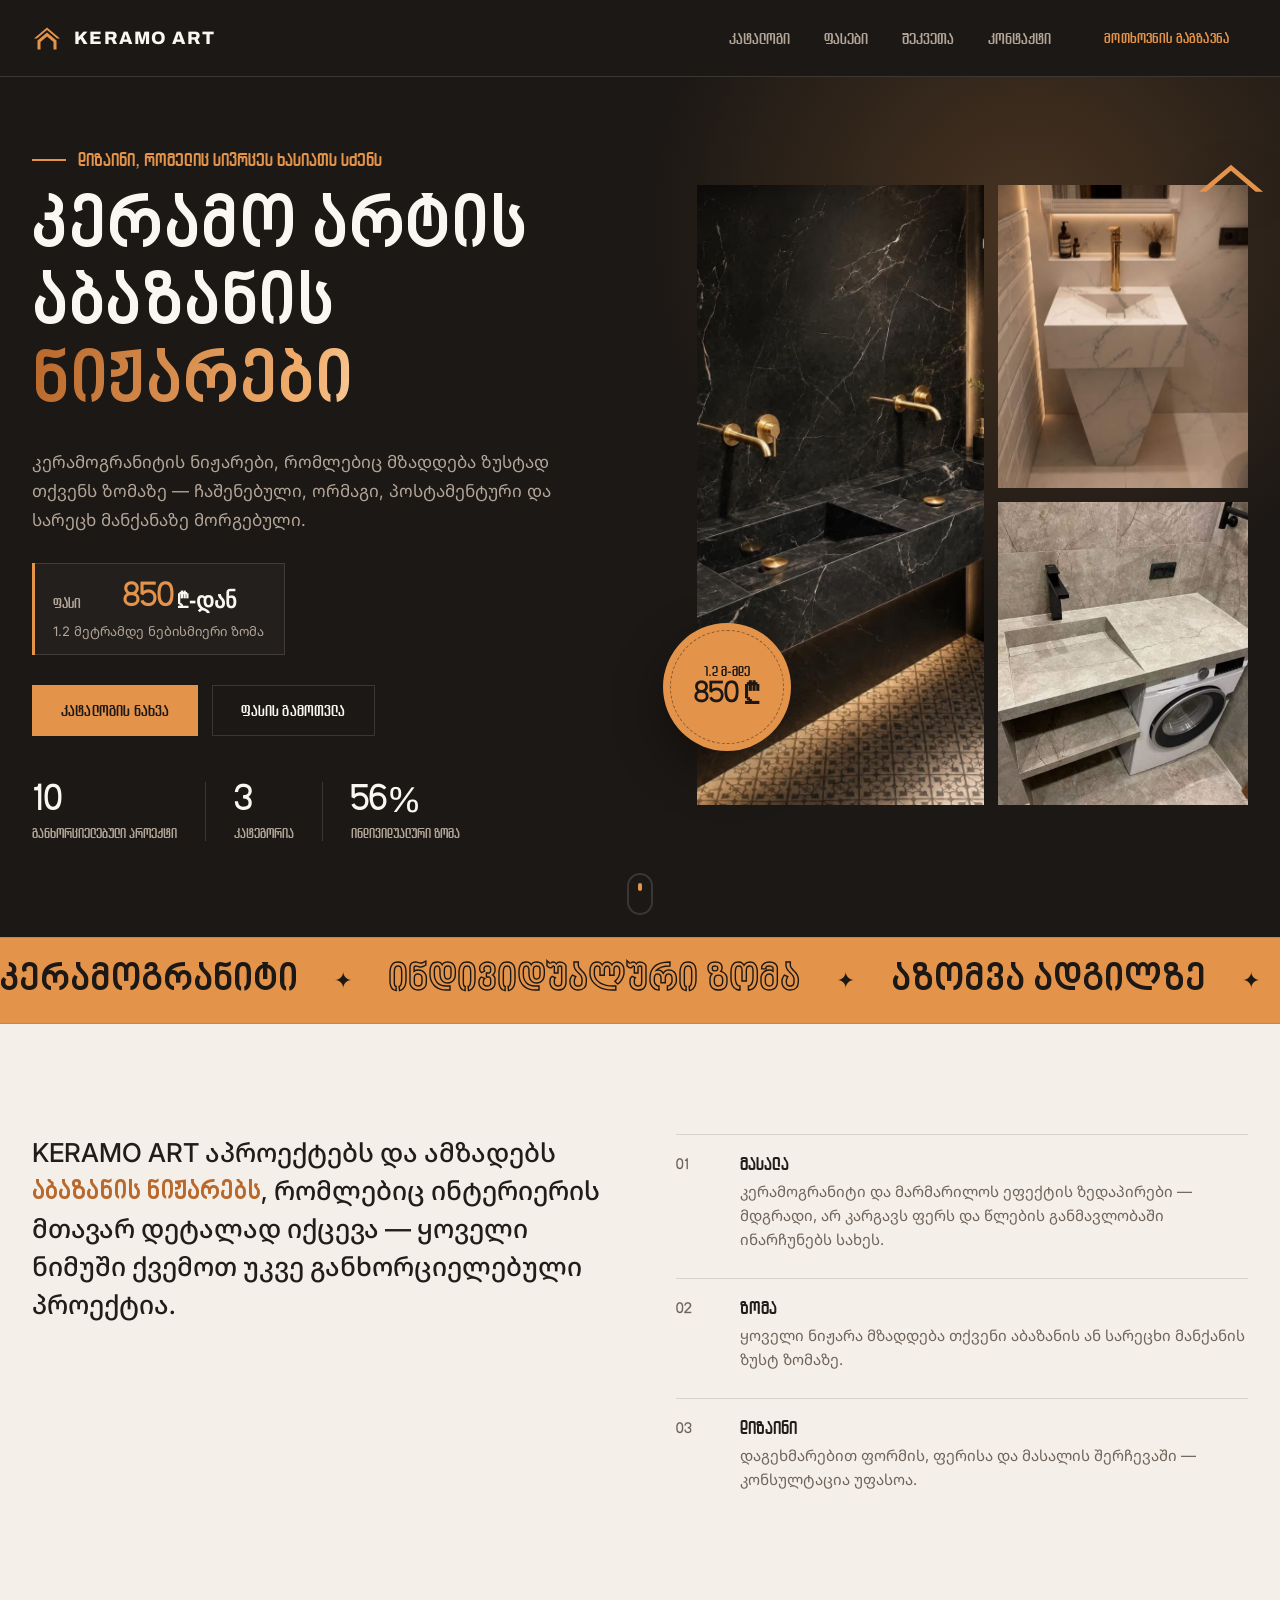
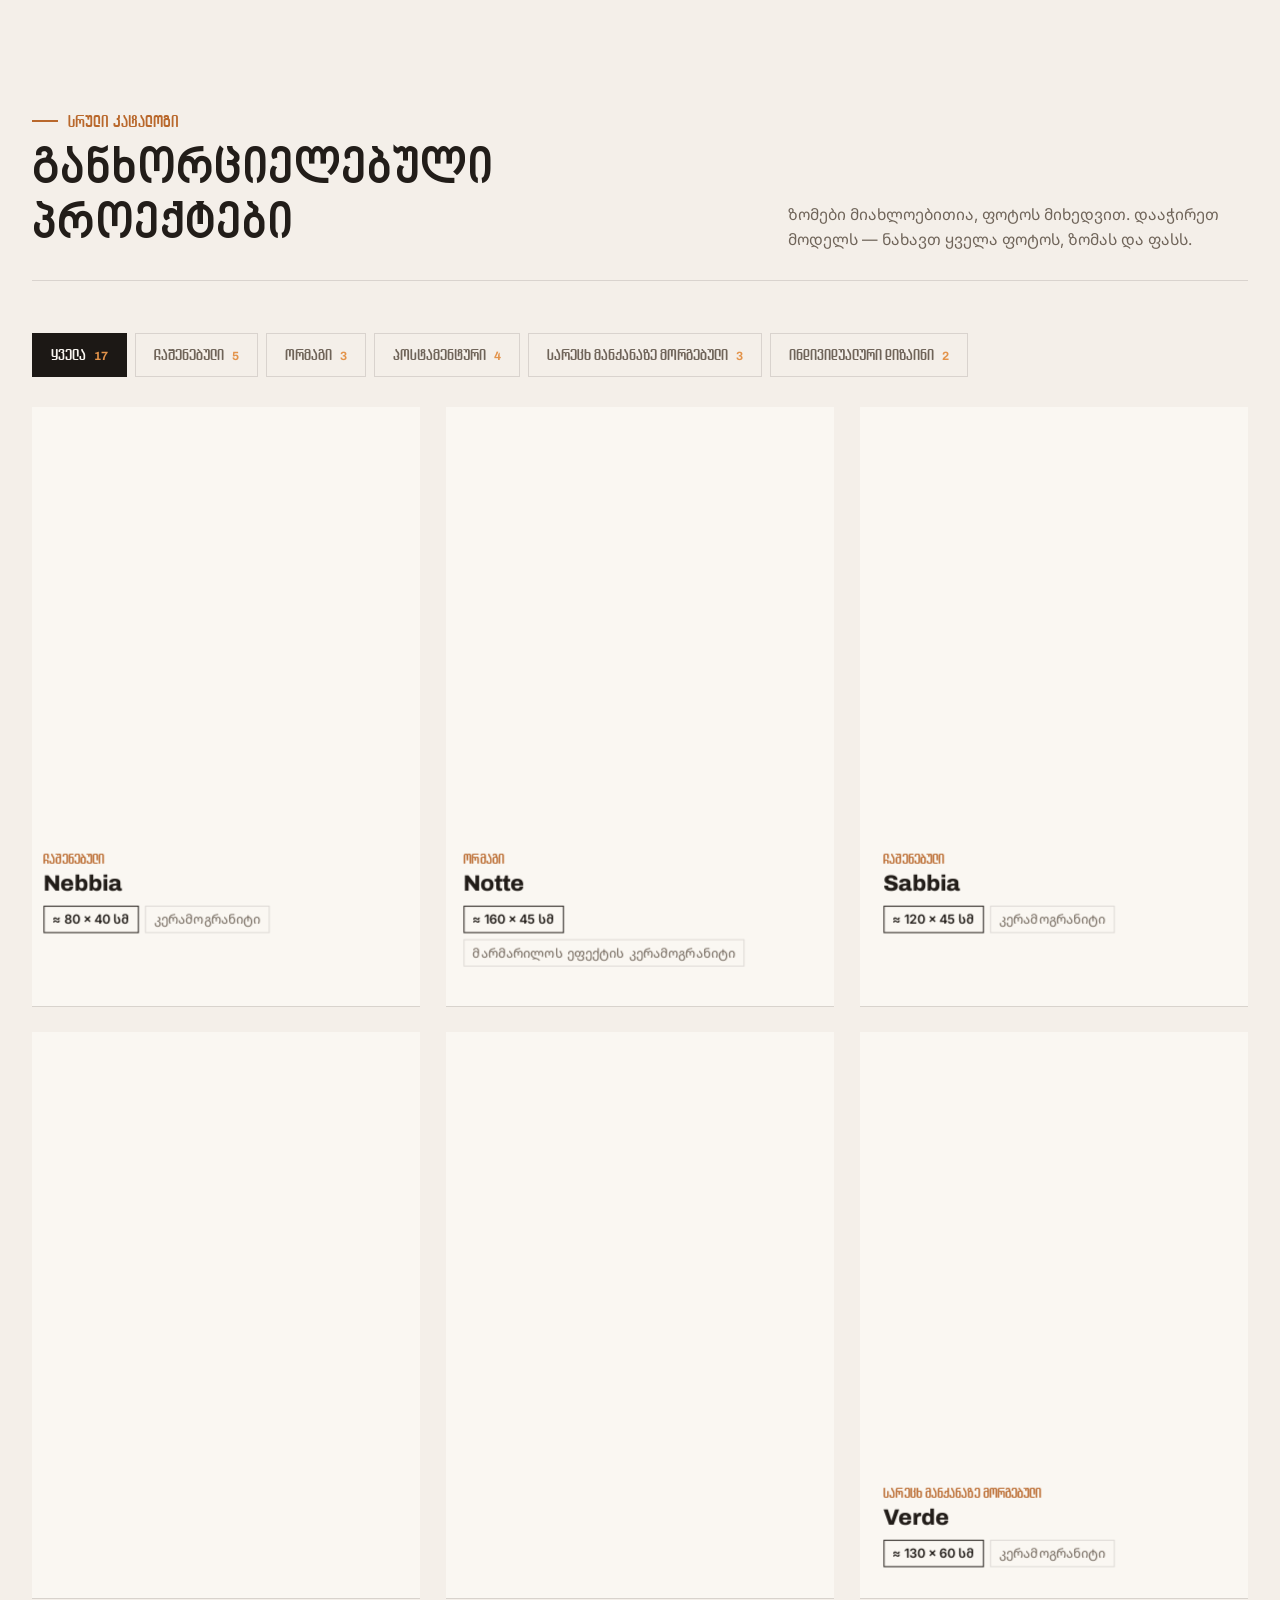
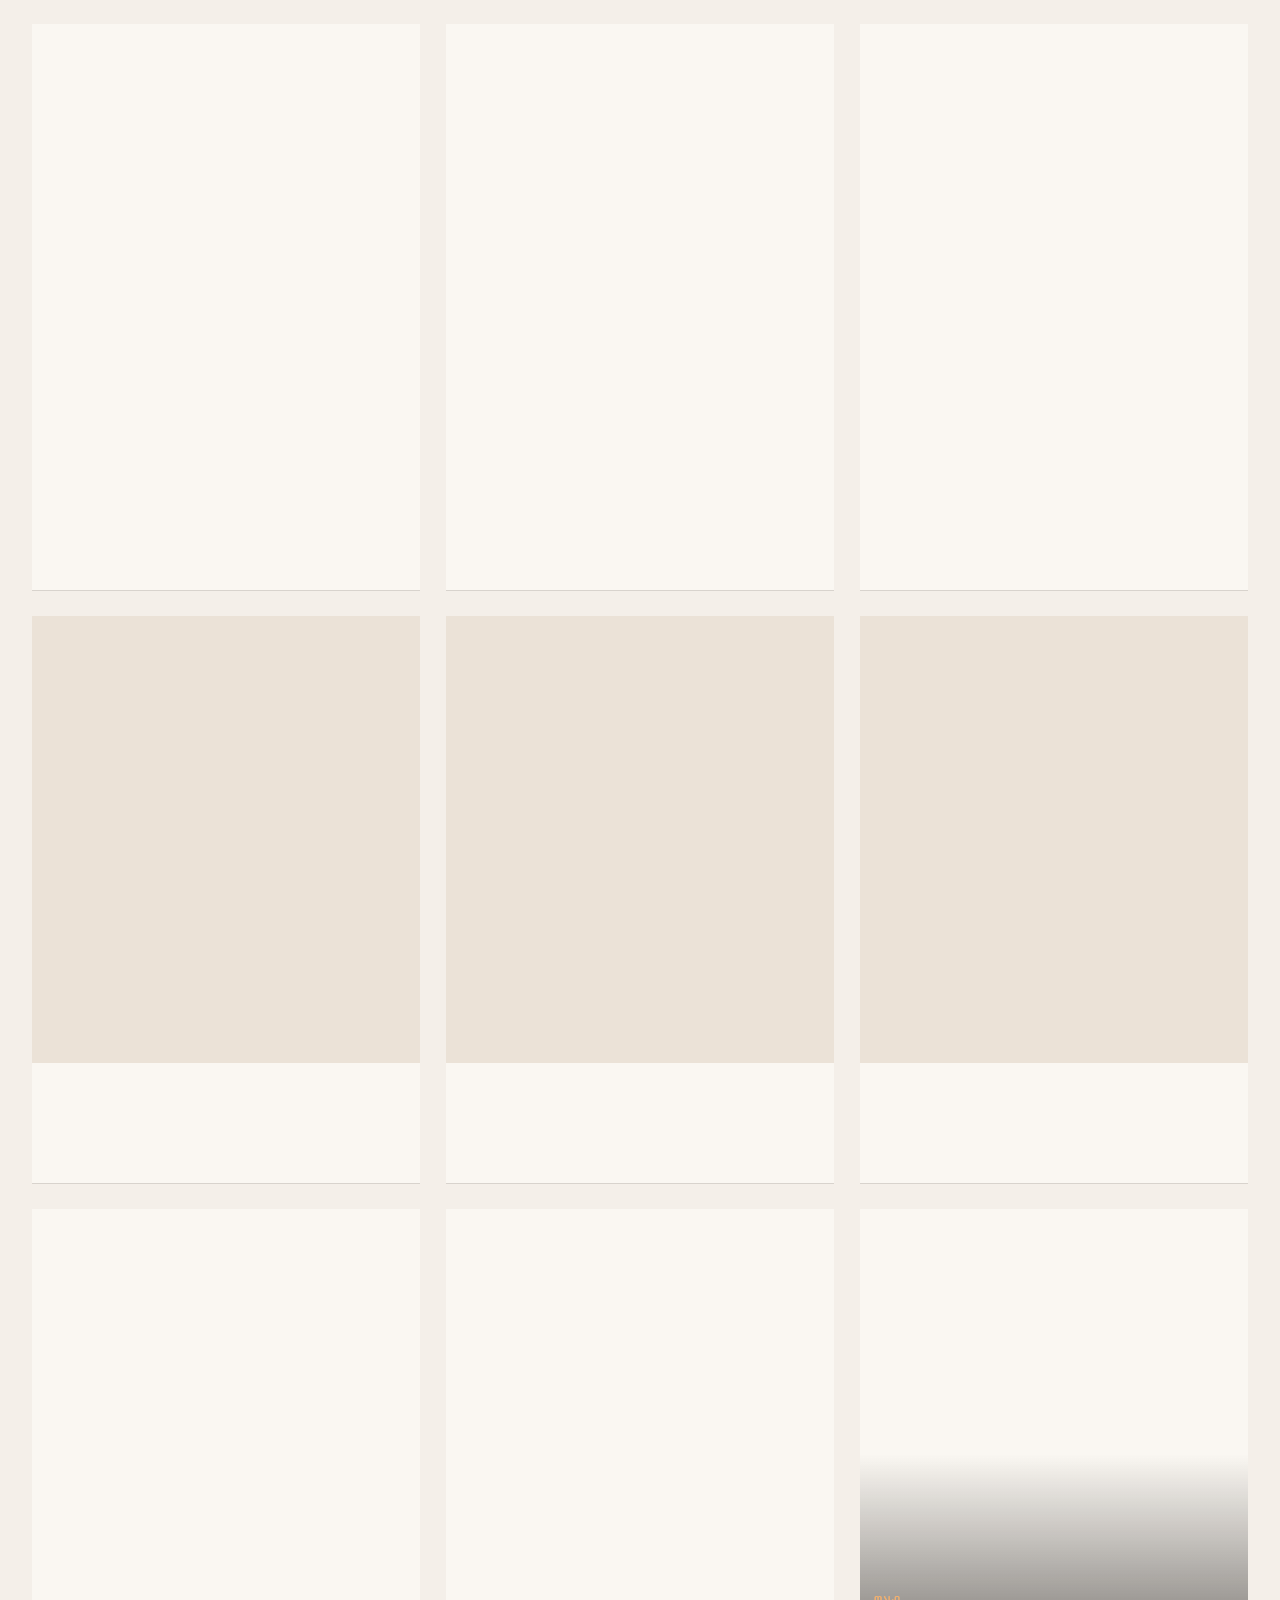
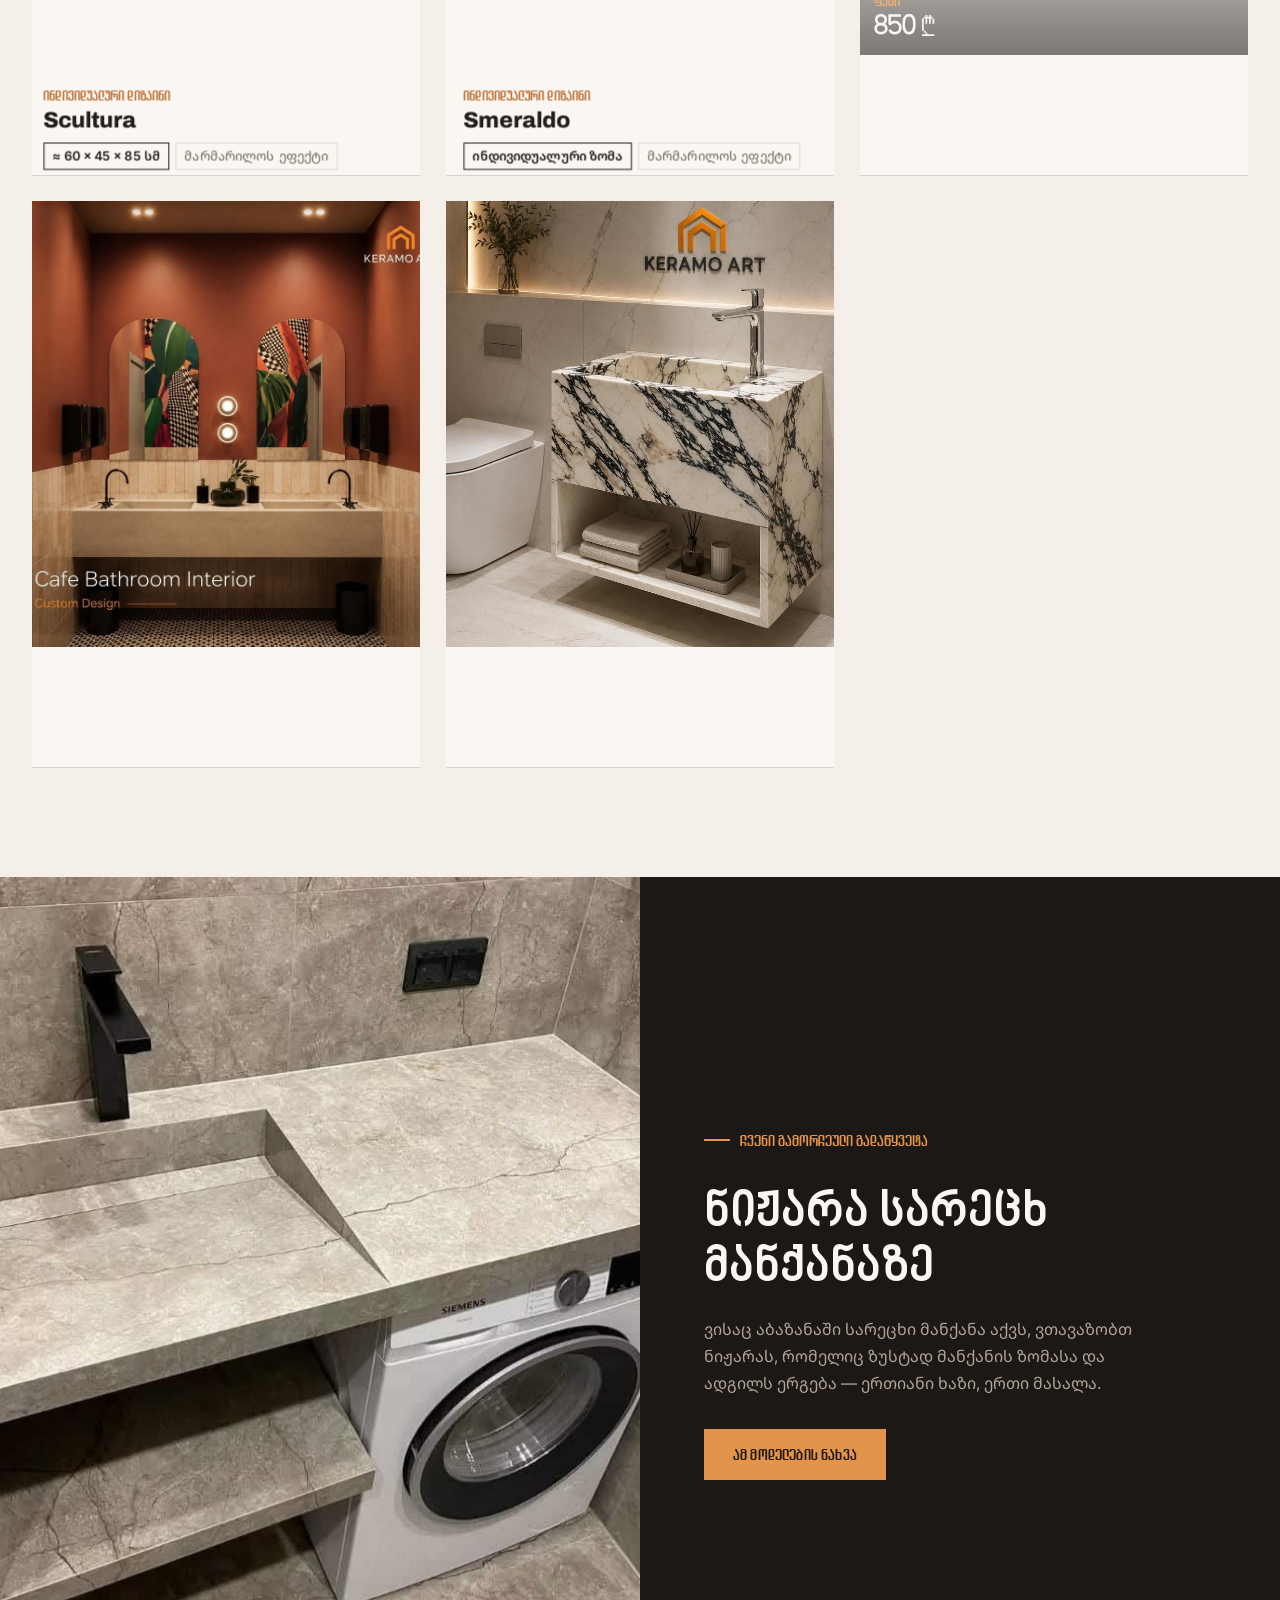
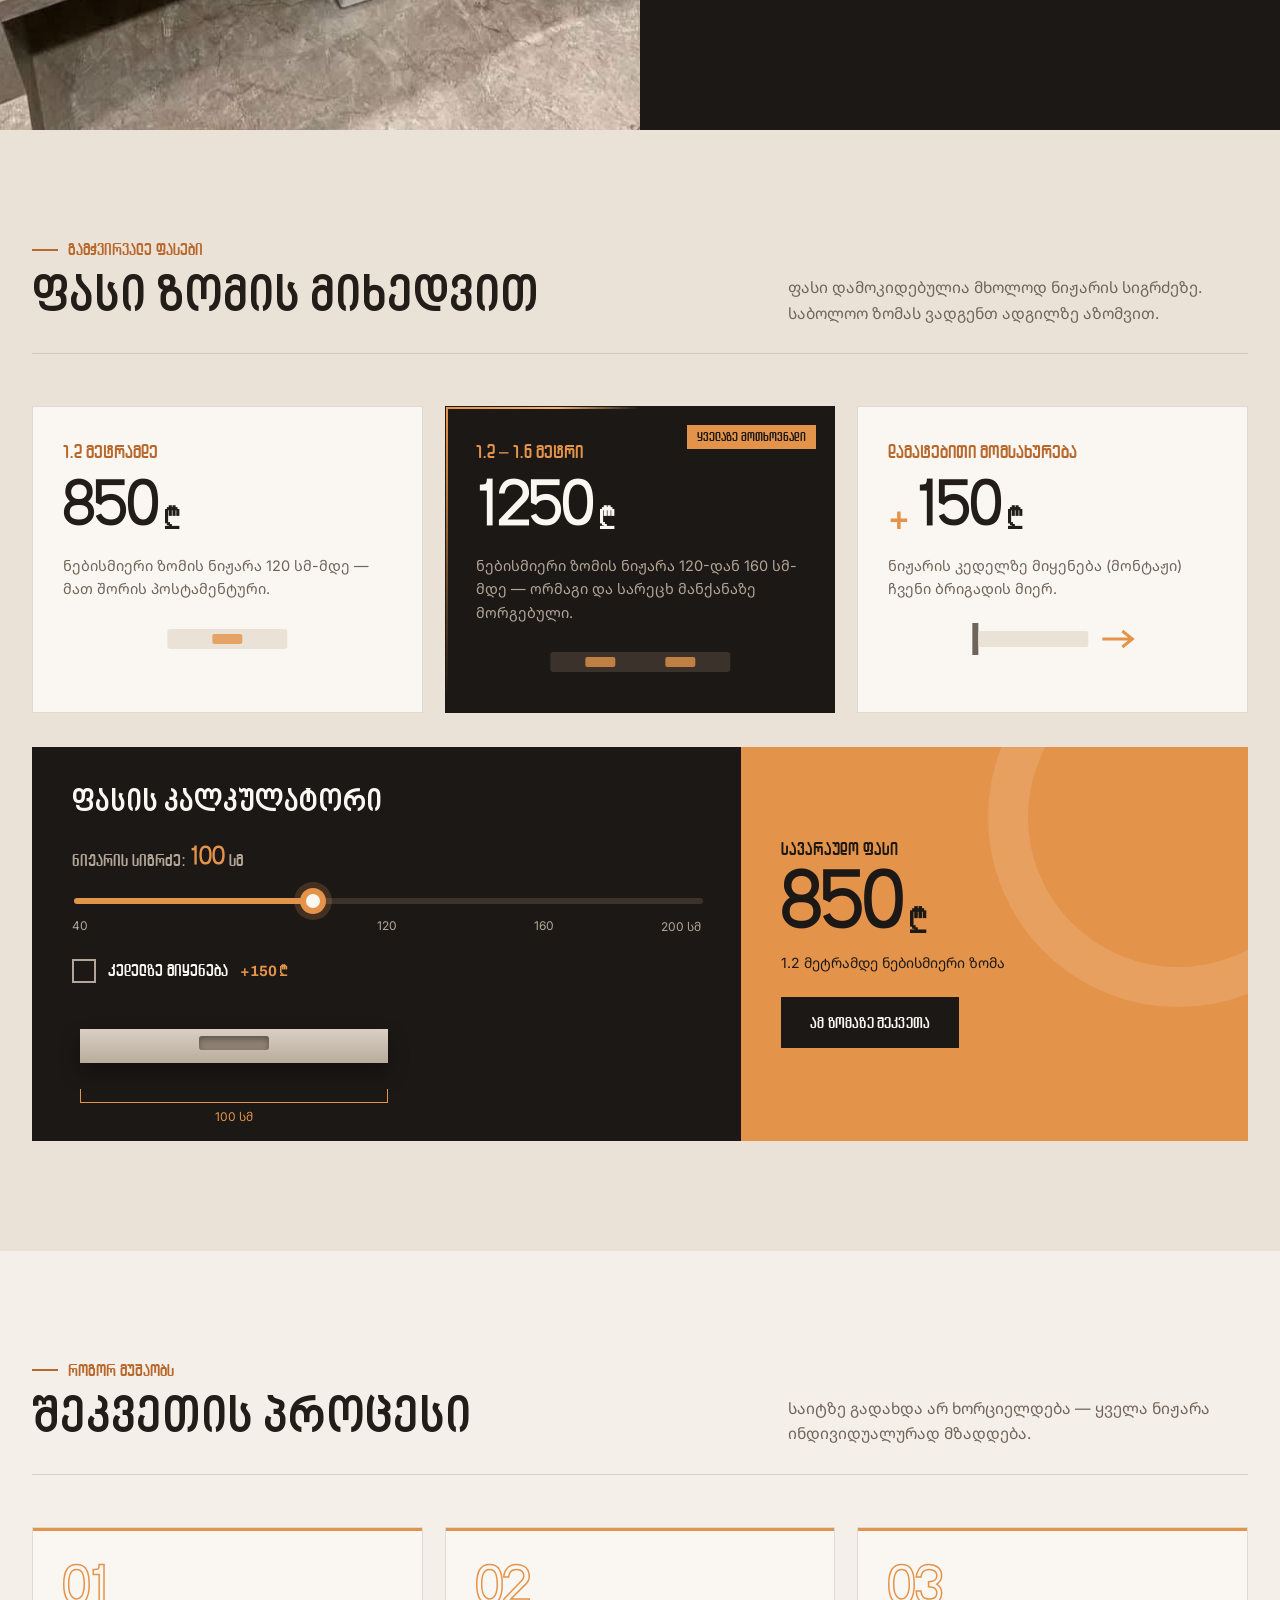
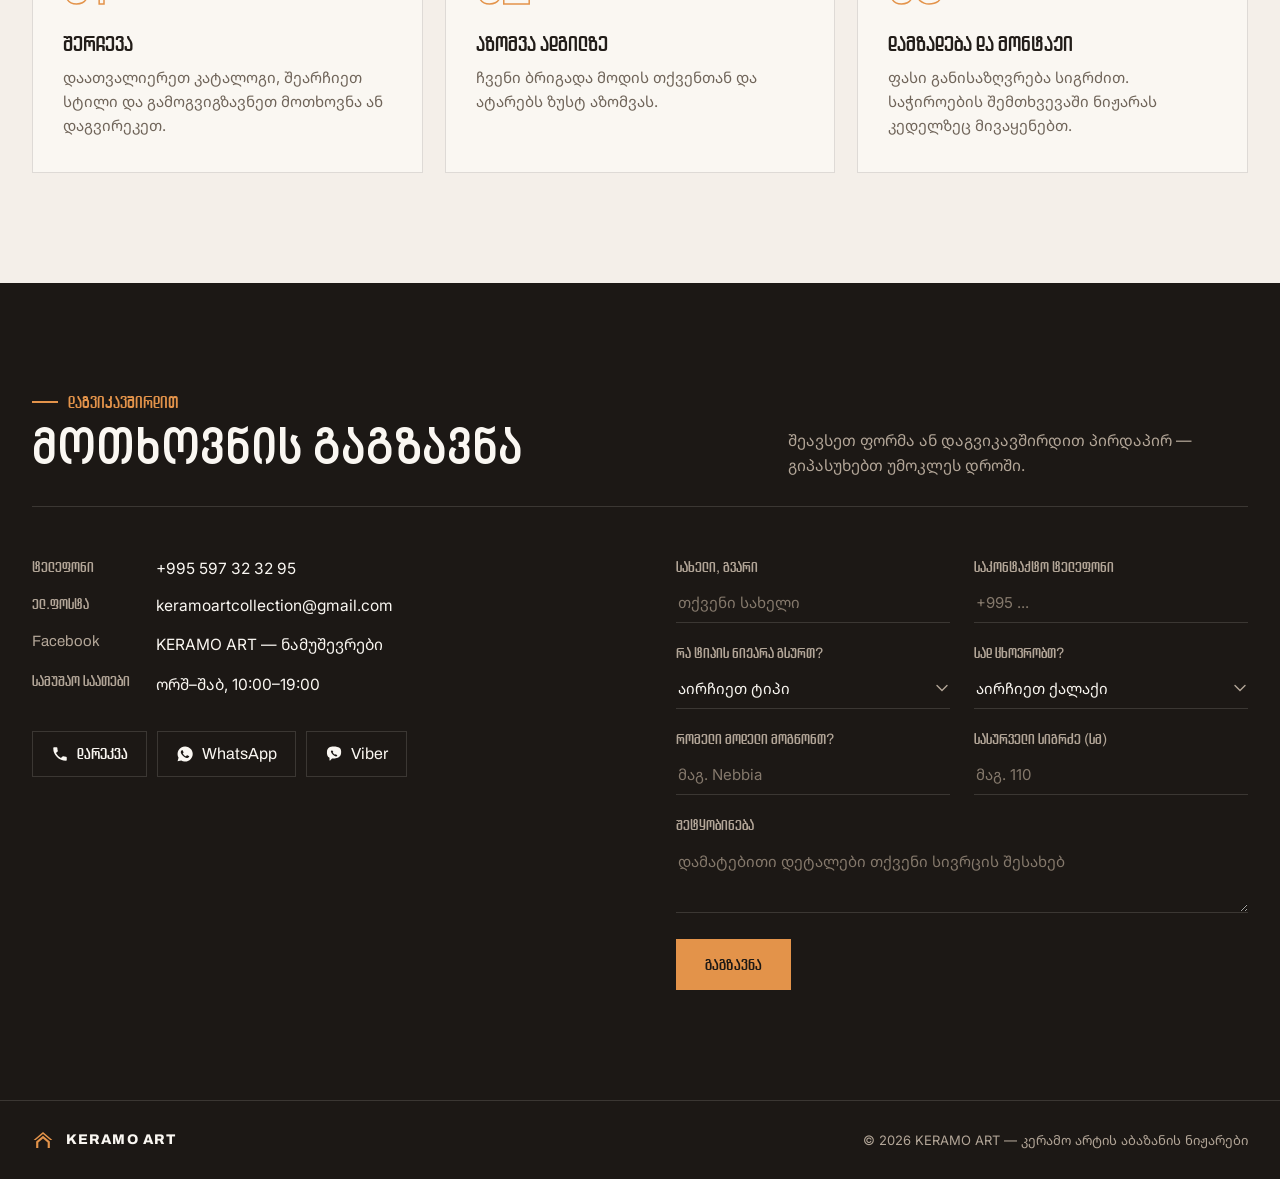
==== commit 73239a3e: "Add files via upload" ====
--- a/index.html
+++ b/index.html
@@ -3,18 +3,32 @@
 <head>
 <meta charset="utf-8">
 <meta name="viewport" content="width=device-width, initial-scale=1, viewport-fit=cover">
-<title>KERAMO ART — კერამოგრანიტის სანიჟარეები</title>
-<meta name="description" content="KERAMO ART — პრემიუმ კერამოგრანიტის სანიჟარეები: ჩაშენებული, ორმაგი, პოსტამენტური და სარეცხ მანქანაზე მორგებული მოდელები. ყველა მზადდება ინდივიდუალური ზომით.">
+<title>KERAMO ART — კერამო არტის აბაზანის ნიჟარები</title>
+<meta name="description" content="კერამო არტის აბაზანის ნიჟარები კერამოგრანიტისგან: ჩაშენებული, ორმაგი, პოსტამენტური და სარეცხ მანქანაზე მორგებული. 1.2 მეტრამდე — 850 ₾, 1.2–1.6 მეტრი — 1250 ₾.">
 <meta name="theme-color" content="#211d1a">
-<meta property="og:title" content="KERAMO ART — კერამოგრანიტის სანიჟარეები">
-<meta property="og:description" content="დიზაინი, რომელიც სივრცეს ხასიათს სძენს. ნახეთ ჩვენი განხორციელებული პროექტები.">
+<meta property="og:title" content="KERAMO ART — აბაზანის ნიჟარები კერამოგრანიტისგან">
+<meta property="og:description" content="დიზაინი, რომელიც სივრცეს ხასიათს სძენს. 1.2 მეტრამდე ნებისმიერი ზომის ნიჟარა — 850 ₾.">
 <meta property="og:image" content="https://keramoart.com.ge/assets/sinks/notte-01.jpg">
 <meta property="og:url" content="https://keramoart.com.ge/">
 <meta property="og:type" content="website">
 <link rel="icon" type="image/svg+xml" href="assets/logo-mark.svg">
-<link rel="stylesheet" href="css/style.css?v=2">
+<link rel="preload" href="assets/fonts/bpg-nino-mtavruli-bold.woff" as="font" type="font/woff" crossorigin>
+<link rel="preload" href="assets/fonts/ar-archy-semibold.woff" as="font" type="font/woff" crossorigin>
+<link rel="stylesheet" href="css/style.css?v=3">
 </head>
-<body>
+<body class="is-loading">
+
+<!-- intro -->
+<div class="intro" id="intro" aria-hidden="true">
+  <svg class="intro-mark" viewBox="0 0 120 100">
+    <path class="r1" d="M8 50 L60 6 L112 50"/>
+    <path class="r2" d="M22 94 L22 58 L60 26 L98 58 L98 94"/>
+    <path class="r3" d="M34 94 L34 64 L60 42 L86 64 L86 94"/>
+  </svg>
+  <div class="intro-word"><span>K</span><span>E</span><span>R</span><span>A</span><span>M</span><span>O</span><span>&nbsp;</span><span>A</span><span>R</span><span>T</span></div>
+</div>
+
+<div class="scroll-progress" id="scroll-progress"></div>
 
 <header class="site-header" id="site-header">
   <div class="wrap">
@@ -24,10 +38,10 @@
     </a>
     <nav class="main-nav" id="main-nav">
       <a href="#catalog">კატალოგი</a>
-      <a href="#about">ბრენდი</a>
-      <a href="#process">შეკვეთის პროცესი</a>
+      <a href="#prices">ფასები</a>
+      <a href="#process">შეკვეთა</a>
       <a href="#contact">კონტაქტი</a>
-      <a href="#contact" class="btn nav-cta">მოთხოვნის გაგზავნა</a>
+      <a href="#contact" class="btn nav-cta magnetic">მოთხოვნის გაგზავნა</a>
     </nav>
     <button class="nav-toggle" id="nav-toggle" type="button" aria-label="მენიუ" aria-expanded="false" aria-controls="main-nav">
       <span></span><span></span><span></span>
@@ -37,114 +51,197 @@
 
 <main id="top">
 
-  <section class="hero">
-    <div class="wrap">
-      <div class="hero-copy reveal">
-        <p class="hero-eyebrow">დიზაინი, რომელიც სივრცეს ხასიათს სძენს</p>
-        <h1>კერამოგრანიტის სანიჟარეები — <span class="accent-word">თქვენს ზომაზე</span></h1>
-        <p class="lede">ჩაშენებული, ორმაგი, პოსტამენტური და სარეცხ მანქანაზე მორგებული ნიჟარები. ქვემოთ ჩვენი უკვე განხორციელებული პროექტებია — თითოეული მზადდება ინდივიდუალურად, ადგილზე აზომვის შემდეგ.</p>
-        <div class="hero-actions">
-          <a href="#catalog" class="btn btn-primary">კატალოგის ნახვა</a>
-          <a href="#contact" class="btn btn-ghost">უფასო კონსულტაცია</a>
-        </div>
-        <div class="hero-stats">
-          <div class="hero-stat"><span class="num" id="stat-products">17</span><span class="label">განხორციელებული პროექტი</span></div>
-          <div class="hero-stat"><span class="num" id="stat-categories">5</span><span class="label">კატეგორია</span></div>
-          <div class="hero-stat"><span class="num">100%</span><span class="label">ინდივიდუალური ზომა</span></div>
+  <!-- HERO -->
+  <section class="hero" id="hero">
+    <div class="hero-glow" aria-hidden="true"></div>
+    <div class="wrap">
+      <div class="hero-copy">
+        <p class="hero-eyebrow anim-up" style="--d:.05s">დიზაინი, რომელიც სივრცეს ხასიათს სძენს</p>
+        <h1 class="hero-title">
+          <span class="line"><span>კერამო არტის</span></span>
+          <span class="line"><span>აბაზანის</span></span>
+          <span class="line"><span class="accent-word">ნიჟარები</span></span>
+        </h1>
+        <p class="lede anim-up" style="--d:.55s">კერამოგრანიტის ნიჟარები, რომლებიც მზადდება ზუსტად თქვენს ზომაზე — ჩაშენებული, ორმაგი, პოსტამენტური და სარეცხ მანქანაზე მორგებული.</p>
+        <div class="hero-price anim-up" style="--d:.65s">
+          <span class="hp-label">ფასი</span>
+          <span class="hp-value"><b>850</b> ₾-დან</span>
+          <span class="hp-note">1.2 მეტრამდე ნებისმიერი ზომა</span>
+        </div>
+        <div class="hero-actions anim-up" style="--d:.75s">
+          <a href="#catalog" class="btn btn-primary magnetic"><span>კატალოგის ნახვა</span></a>
+          <a href="#prices" class="btn btn-ghost magnetic"><span>ფასის გამოთვლა</span></a>
+        </div>
+        <div class="hero-stats anim-up" style="--d:.85s">
+          <div class="hero-stat"><span class="num" data-count="17" id="stat-products">0</span><span class="label">განხორციელებული პროექტი</span></div>
+          <div class="hero-stat"><span class="num" data-count="5" id="stat-categories">0</span><span class="label">კატეგორია</span></div>
+          <div class="hero-stat"><span class="num" data-count="100" data-suffix="%">0</span><span class="label">ინდივიდუალური ზომა</span></div>
         </div>
       </div>
       <div class="hero-mosaic" id="hero-mosaic" aria-hidden="true">
-        <div class="m m1"><img src="assets/sinks/notte-01.jpg" alt=""></div>
-        <div class="m m2"><img src="assets/sinks/calacatta-01.jpg" alt=""></div>
-        <div class="m m3"><img src="assets/sinks/pietraserena-01.jpg" alt=""></div>
+        <div class="m m1" data-depth="18"><img src="assets/sinks/notte-01.jpg" alt=""></div>
+        <div class="m m2" data-depth="30"><img src="assets/sinks/calacatta-01.jpg" alt=""></div>
+        <div class="m m3" data-depth="24"><img src="assets/sinks/pietraserena-01.jpg" alt=""></div>
+        <div class="price-badge" data-depth="40"><span>1.2 მ-მდე</span><b>850 ₾</b></div>
         <svg class="mosaic-mark" viewBox="0 0 120 100"><path d="M60 6 L112 50 L100 50 L60 16 L20 50 L8 50 Z"/></svg>
       </div>
     </div>
-  </section>
-
+    <a href="#marquee" class="scroll-cue" aria-label="ქვემოთ"><span></span></a>
+  </section>
+
+  <!-- MARQUEE -->
+  <div class="marquee" id="marquee" aria-hidden="true">
+    <div class="marquee-track">
+      <span>კერამოგრანიტი</span><i>✦</i><span>ინდივიდუალური ზომა</span><i>✦</i><span>აზომვა ადგილზე</span><i>✦</i><span>850 ₾-დან</span><i>✦</i><span>სარეცხ მანქანაზე მორგება</span><i>✦</i>
+      <span>კერამოგრანიტი</span><i>✦</i><span>ინდივიდუალური ზომა</span><i>✦</i><span>აზომვა ადგილზე</span><i>✦</i><span>850 ₾-დან</span><i>✦</i><span>სარეცხ მანქანაზე მორგება</span><i>✦</i>
+    </div>
+  </div>
+
+  <!-- ABOUT -->
   <section id="about" class="about-section">
-    <div class="wrap about reveal">
-      <p class="lede-large">KERAMO ART აპროექტებს და ამზადებს <em>სანიჟარეებს</em>, რომლებიც აბაზანის ინტერიერის მთავარ დეტალად იქცევა — ყოველი ნიმუში ქვემოთ უკვე განხორციელებული პროექტია, შექმნილი კონკრეტული სივრცისთვის.</p>
+    <div class="wrap about">
+      <p class="lede-large reveal">KERAMO ART აპროექტებს და ამზადებს <em>აბაზანის ნიჟარებს</em>, რომლებიც ინტერიერის მთავარ დეტალად იქცევა — ყოველი ნიმუში ქვემოთ უკვე განხორციელებული პროექტია.</p>
       <ul class="about-points">
-        <li><span class="ap-num">01</span><div><strong>მასალა</strong><span>კერამოგრანიტი და მარმარილოს ეფექტის ზედაპირები — მდგრადი, არ კარგავს ფერს და წლების განმავლობაში ინარჩუნებს სახეს.</span></div></li>
-        <li><span class="ap-num">02</span><div><strong>ზომა</strong><span>ყოველი ნიჟარა მზადდება თქვენი აბაზანის ან სარეცხი მანქანის ზუსტ ზომაზე — სტანდარტული ზომები არ გვაქვს.</span></div></li>
-        <li><span class="ap-num">03</span><div><strong>ინდივიდუალური დიზაინი</strong><span>დაგეხმარებით ფორმის, ფერისა და მასალის შერჩევაში კონკრეტული ინტერიერისთვის — უფასო კონსულტაცია.</span></div></li>
+        <li class="reveal" style="--d:.05s"><span class="ap-num">01</span><div><strong>მასალა</strong><span>კერამოგრანიტი და მარმარილოს ეფექტის ზედაპირები — მდგრადი, არ კარგავს ფერს და წლების განმავლობაში ინარჩუნებს სახეს.</span></div></li>
+        <li class="reveal" style="--d:.15s"><span class="ap-num">02</span><div><strong>ზომა</strong><span>ყოველი ნიჟარა მზადდება თქვენი აბაზანის ან სარეცხი მანქანის ზუსტ ზომაზე.</span></div></li>
+        <li class="reveal" style="--d:.25s"><span class="ap-num">03</span><div><strong>დიზაინი</strong><span>დაგეხმარებით ფორმის, ფერისა და მასალის შერჩევაში — კონსულტაცია უფასოა.</span></div></li>
       </ul>
     </div>
   </section>
 
+  <!-- CATALOG -->
+  <section id="catalog" class="catalog">
+    <div class="wrap">
+      <div class="section-head">
+        <div>
+          <p class="section-tag reveal">სრული კატალოგი</p>
+          <h2 class="split-title">განხორციელებული პროექტები</h2>
+        </div>
+        <p class="reveal">ზომები მიახლოებითია, ფოტოს მიხედვით. დააჭირეთ მოდელს — ნახავთ ყველა ფოტოს, ზომას და ფასს.</p>
+      </div>
+
+      <div class="filters" role="group" aria-label="კატეგორიის ფილტრი" id="filters"><span class="filter-ink" id="filter-ink"></span></div>
+      <div class="tile-grid" id="tile-grid" aria-live="polite">
+        <div class="tile skeleton"></div><div class="tile skeleton"></div><div class="tile skeleton"></div><div class="tile skeleton"></div>
+      </div>
+      <p class="empty-state" id="empty-state" hidden>ამ კატეგორიაში მოდელები მალე დაემატება.</p>
+    </div>
+  </section>
+
+  <!-- WASHER FEATURE -->
   <section id="washer-feature" class="washer-feature">
     <div class="wrap washer-feature-grid">
       <div class="washer-feature-media">
         <img src="assets/sinks/pietraserena-01.jpg" alt="სარეცხ მანქანაზე მორგებული ნიჟარა" loading="lazy">
       </div>
-      <div class="washer-feature-copy reveal">
-        <p class="section-tag">ჩვენი გამორჩეული გადაწყვეტა</p>
-        <h2>ნიჟარა, რომელიც სარეცხ მანქანაზეა მორგებული</h2>
-        <p>ვისაც აბაზანაში სარეცხი მანქანა აქვს დგმული, ვთავაზობთ ნიჟარას, რომელიც ზუსტად მანქანის ზომასა და ადგილს ერგება — ერთიანი ხაზი, ერთი მასალა, ყოველგვარი „მიჭედების“ შეგრძნების გარეშე.</p>
-        <button type="button" class="btn btn-primary" id="washer-cta">ამ მოდელების ნახვა</button>
-      </div>
-    </div>
-  </section>
-
-  <section id="catalog" class="catalog">
-    <div class="wrap">
-      <div class="section-head reveal">
+      <div class="washer-feature-copy">
+        <p class="section-tag reveal">ჩვენი გამორჩეული გადაწყვეტა</p>
+        <h2 class="split-title">ნიჟარა სარეცხ მანქანაზე</h2>
+        <p class="reveal">ვისაც აბაზანაში სარეცხი მანქანა აქვს, ვთავაზობთ ნიჟარას, რომელიც ზუსტად მანქანის ზომასა და ადგილს ერგება — ერთიანი ხაზი, ერთი მასალა.</p>
+        <button type="button" class="btn btn-primary magnetic reveal" id="washer-cta"><span>ამ მოდელების ნახვა</span></button>
+      </div>
+    </div>
+  </section>
+
+  <!-- PRICES -->
+  <section id="prices" class="prices">
+    <div class="wrap">
+      <div class="section-head">
         <div>
-          <p class="section-tag">სრული კატალოგი</p>
-          <h2>განხორციელებული პროექტები</h2>
-        </div>
-        <p>დააჭირეთ ნებისმიერ მოდელს — ნახავთ ყველა ფოტოს, სპეციფიკაციას და შეძლებთ მოთხოვნის გაგზავნას.</p>
-      </div>
-
-      <div class="filters" role="group" aria-label="კატეგორიის ფილტრი" id="filters"></div>
-      <div class="tile-grid" id="tile-grid" aria-live="polite">
-        <div class="tile skeleton"></div><div class="tile skeleton"></div><div class="tile skeleton"></div><div class="tile skeleton"></div>
-      </div>
-      <p class="empty-state" id="empty-state" hidden>ამ კატეგორიაში მოდელები მალე დაემატება.</p>
-    </div>
-  </section>
-
-  <section id="process">
-    <div class="wrap">
-      <div class="section-head reveal">
+          <p class="section-tag reveal">გამჭვირვალე ფასები</p>
+          <h2 class="split-title">ფასი ზომის მიხედვით</h2>
+        </div>
+        <p class="reveal">ფასი დამოკიდებულია მხოლოდ ნიჟარის სიგრძეზე. საბოლოო ზომას ვადგენთ ადგილზე აზომვით.</p>
+      </div>
+
+      <div class="price-cards">
+        <article class="price-card reveal" style="--d:.0s">
+          <p class="pc-range"><span data-price-label="1">1.2 მეტრამდე</span></p>
+          <p class="pc-price"><b data-price="tier1">850</b><span>₾</span></p>
+          <p class="pc-desc">ნებისმიერი ზომის ნიჟარა 120 სმ-მდე — მათ შორის პოსტამენტური.</p>
+          <svg class="pc-sink" viewBox="0 0 200 40"><rect x="40" y="10" width="120" height="20" rx="3"/><rect x="85" y="15" width="30" height="10" rx="2" class="basin"/></svg>
+        </article>
+        <article class="price-card featured reveal" style="--d:.12s">
+          <span class="pc-flag">ყველაზე მოთხოვნადი</span>
+          <p class="pc-range"><span>1.2 – 1.6 მეტრი</span></p>
+          <p class="pc-price"><b data-price="tier2">1250</b><span>₾</span></p>
+          <p class="pc-desc">ნებისმიერი ზომის ნიჟარა 120-დან 160 სმ-მდე — ორმაგი და სარეცხ მანქანაზე მორგებული.</p>
+          <svg class="pc-sink" viewBox="0 0 200 40"><rect x="10" y="10" width="180" height="20" rx="3"/><rect x="45" y="15" width="30" height="10" rx="2" class="basin"/><rect x="125" y="15" width="30" height="10" rx="2" class="basin"/></svg>
+        </article>
+        <article class="price-card addon reveal" style="--d:.24s">
+          <p class="pc-range"><span>დამატებითი მომსახურება</span></p>
+          <p class="pc-price"><small>+</small><b data-price="wall">150</b><span>₾</span></p>
+          <p class="pc-desc">ნიჟარის კედელზე მიყენება (მონტაჟი) ჩვენი ბრიგადის მიერ.</p>
+          <svg class="pc-sink" viewBox="0 0 200 40"><rect x="20" y="4" width="6" height="32" class="wall"/><rect x="26" y="12" width="110" height="16" rx="2"/><path d="M150 20 h30 M170 12 l10 8 -10 8" class="arrow"/></svg>
+        </article>
+      </div>
+
+      <!-- calculator -->
+      <div class="calc reveal" id="calc">
+        <div class="calc-left">
+          <h3>ფასის კალკულატორი</h3>
+          <label for="calc-len" class="calc-label">ნიჟარის სიგრძე: <output id="calc-len-out">100</output> სმ</label>
+          <input type="range" id="calc-len" min="40" max="200" step="5" value="100">
+          <div class="calc-scale"><span>40</span><span>120</span><span>160</span><span>200 სმ</span></div>
+          <label class="calc-check"><input type="checkbox" id="calc-wall"><span class="box"></span> კედელზე მიყენება <b>+<span data-price="wall">150</span> ₾</b></label>
+          <div class="calc-visual" aria-hidden="true">
+            <div class="cv-wall"></div>
+            <div class="cv-sink" id="cv-sink"><span class="cv-basin"></span></div>
+            <div class="cv-ruler" id="cv-ruler"><span id="cv-ruler-label">100 სმ</span></div>
+          </div>
+        </div>
+        <div class="calc-right">
+          <p class="calc-total-label">სავარაუდო ფასი</p>
+          <p class="calc-total"><b id="calc-total">850</b><span id="calc-currency"> ₾</span></p>
+          <p class="calc-note" id="calc-note">1.2 მეტრამდე ნებისმიერი ზომა</p>
+          <a href="#contact" class="btn btn-primary magnetic" id="calc-cta"><span>ამ ზომაზე შეკვეთა</span></a>
+        </div>
+      </div>
+    </div>
+  </section>
+
+  <!-- PROCESS -->
+  <section id="process" class="process">
+    <div class="wrap">
+      <div class="section-head">
         <div>
-          <p class="section-tag">როგორ მუშაობს</p>
-          <h2>შეკვეთის პროცესი</h2>
-        </div>
-        <p>საიტზე გადახდა არ ხორციელდება — გალერეა სტილის შერჩევაში გეხმარებათ, ყველა ნიჟარა ინდივიდუალურად მზადდება.</p>
-      </div>
-      <div class="process-list reveal">
-        <div class="process-item">
+          <p class="section-tag reveal">როგორ მუშაობს</p>
+          <h2 class="split-title">შეკვეთის პროცესი</h2>
+        </div>
+        <p class="reveal">საიტზე გადახდა არ ხორციელდება — ყველა ნიჟარა ინდივიდუალურად მზადდება.</p>
+      </div>
+      <div class="process-list">
+        <div class="process-item reveal" style="--d:0s">
           <div class="step">01</div>
           <h3>შერჩევა</h3>
-          <p>დაათვალიერეთ გალერეა, შეარჩიეთ სასურველი სტილი და გამოგვიგზავნეთ მოთხოვნა ან დაგვირეკეთ.</p>
-        </div>
-        <div class="process-item">
+          <p>დაათვალიერეთ კატალოგი, შეარჩიეთ სტილი და გამოგვიგზავნეთ მოთხოვნა ან დაგვირეკეთ.</p>
+        </div>
+        <div class="process-item reveal" style="--d:.12s">
           <div class="step">02</div>
           <h3>აზომვა ადგილზე</h3>
-          <p>ჩვენი ბრიგადა მოდის თქვენთან და ატარებს აზომვას — განსაკუთრებით მნიშვნელოვანია სარეცხ მანქანაზე მორგებული ნიჟარებისთვის.</p>
-        </div>
-        <div class="process-item">
+          <p>ჩვენი ბრიგადა მოდის თქვენთან და ატარებს ზუსტ აზომვას.</p>
+        </div>
+        <div class="process-item reveal" style="--d:.24s">
           <div class="step">03</div>
-          <h3>ფასი და დამზადება</h3>
-          <p>ფასი დამოკიდებულია ზომაზე, მასალასა და დიზაინზე — აზომვის შემდეგ ვადასტურებთ ღირებულებასა და ვადებს.</p>
-        </div>
-      </div>
-    </div>
-  </section>
-
+          <h3>დამზადება და მონტაჟი</h3>
+          <p>ფასი განისაზღვრება სიგრძით. საჭიროების შემთხვევაში ნიჟარას კედელზეც მივაყენებთ.</p>
+        </div>
+      </div>
+    </div>
+  </section>
+
+  <!-- CONTACT -->
   <section id="contact" class="contact">
     <div class="wrap">
       <div class="section-head">
         <div>
-          <p class="section-tag">დაგვიკავშირდით</p>
-          <h2>მოთხოვნის გაგზავნა</h2>
-        </div>
-        <p>შეავსეთ ფორმა ან დაგვიკავშირდით პირდაპირ — გიპასუხებთ უმოკლეს დროში.</p>
+          <p class="section-tag reveal">დაგვიკავშირდით</p>
+          <h2 class="split-title">მოთხოვნის გაგზავნა</h2>
+        </div>
+        <p class="reveal">შეავსეთ ფორმა ან დაგვიკავშირდით პირდაპირ — გიპასუხებთ უმოკლეს დროში.</p>
       </div>
       <div class="contact-grid">
-        <div class="contact-info">
+        <div class="contact-info reveal">
           <dl>
             <dt>ტელეფონი</dt>
             <dd><a id="c-phone" href="tel:+995597323295">+995 597 32 32 95</a></dd>
@@ -170,7 +267,7 @@
             </a>
           </div>
         </div>
-        <form id="inquiry-form" novalidate>
+        <form id="inquiry-form" class="reveal" novalidate>
           <div class="form-row">
             <div class="form-field">
               <label for="f-name">სახელი, გვარი</label>
@@ -195,16 +292,22 @@
               </select>
             </div>
           </div>
-          <div class="form-field">
-            <label for="f-product">რომელი ნიმუში მოგწონთ? (არასავალდებულო)</label>
-            <input id="f-product" name="product" type="text" placeholder="მაგ. Nebbia, Pietra Serena...">
+          <div class="form-row">
+            <div class="form-field">
+              <label for="f-product">რომელი მოდელი მოგწონთ?</label>
+              <input id="f-product" name="product" type="text" placeholder="მაგ. Nebbia">
+            </div>
+            <div class="form-field">
+              <label for="f-size">სასურველი სიგრძე (სმ)</label>
+              <input id="f-size" name="size" type="text" inputmode="numeric" placeholder="მაგ. 110">
+            </div>
           </div>
           <div class="form-field">
             <label for="f-message">შეტყობინება</label>
             <textarea id="f-message" name="message" placeholder="დამატებითი დეტალები თქვენი სივრცის შესახებ"></textarea>
           </div>
           <p class="form-error" id="form-error" hidden>გთხოვთ, მიუთითოთ სახელი და ტელეფონი.</p>
-          <button type="submit" class="btn btn-primary">გაგზავნა</button>
+          <button type="submit" class="btn btn-primary magnetic"><span>გაგზავნა</span></button>
         </form>
       </div>
     </div>
@@ -215,7 +318,7 @@
 <footer class="site-footer">
   <div class="wrap">
     <a href="#top" class="brand brand-small"><img src="assets/logo-mark.svg" alt=""><span class="brand-word">KERAMO ART</span></a>
-    <small>© <span id="year"></span> KERAMO ART. ყველა უფლება დაცულია.</small>
+    <small>© <span id="year"></span> KERAMO ART — კერამო არტის აბაზანის ნიჟარები</small>
   </div>
 </footer>
 
@@ -242,15 +345,16 @@
   <div class="panel-body">
     <p class="panel-collection" id="panel-collection"></p>
     <h3 id="panel-title"></h3>
+    <div class="panel-price" id="panel-price"></div>
     <ul class="panel-specs">
+      <li><span class="k">ზომა</span><span id="panel-size"></span></li>
       <li><span class="k">მასალა</span><span id="panel-material"></span></li>
       <li><span class="k">ფერი</span><span id="panel-color"></span></li>
-      <li><span class="k">ზომა</span><span id="panel-size"></span></li>
     </ul>
     <p class="panel-note" id="panel-note"></p>
     <div class="panel-actions">
-      <a href="#contact" class="btn btn-primary" id="panel-inquire">მოთხოვნის გაგზავნა</a>
-      <a href="https://wa.me/995597323295" class="btn btn-outline" id="panel-whatsapp" target="_blank" rel="noopener">WhatsApp-ით კითხვა</a>
+      <a href="#contact" class="btn btn-primary" id="panel-inquire"><span>მოთხოვნის გაგზავნა</span></a>
+      <a href="https://wa.me/995597323295" class="btn btn-outline" id="panel-whatsapp" target="_blank" rel="noopener"><span>WhatsApp-ით კითხვა</span></a>
     </div>
   </div>
 </aside>
@@ -264,9 +368,9 @@
   <span class="g-counter lb-counter" id="lb-counter"></span>
 </div>
 
-<script src="js/config.js?v=2"></script>
-<script src="js/products.js?v=2"></script>
-<script src="js/data.js?v=2"></script>
-<script src="js/app.js?v=2"></script>
+<script src="js/config.js?v=3"></script>
+<script src="js/products.js?v=3"></script>
+<script src="js/data.js?v=3"></script>
+<script src="js/app.js?v=3"></script>
 </body>
 </html>
--- a/css/style.css
+++ b/css/style.css
@@ -1,852 +1,543 @@
-/* KERAMO ART — catalog stylesheet
-   Design language: ceramic & porcelain surfaces → a flat tiled grid with
-   hairline "grout" dividers instead of rounded cards/shadows. Dark charcoal
-   (matching the brand's glass signage) + warm stone paper + the brand orange
-   used sparingly. Headline type is a geometric grotesk (architectural,
-   matches the brand wordmark); a warm serif appears only on collection names
-   as a craft accent. */
-
-@import url('https://fonts.googleapis.com/css2?family=Archivo:wght@500;600;700;800&family=Inter:wght@400;500;600&family=Fraunces:ital,wght@0,500;1,500&display=swap');
+/* KERAMO ART — v3
+   Fonts: BPG Nino Mtavruli Bold (display), AR Archy SemiBold (accent).
+   Both are limited to Georgian + digits via unicode-range; Latin falls back to Archivo/Inter. */
+
+@import url('https://fonts.googleapis.com/css2?family=Archivo:wght@500;600;700;800&family=Inter:wght@400;500;600&family=Noto+Sans+Georgian:wght@400;500;600&family=Fraunces:ital,wght@1,500&display=swap');
+
+@font-face {
+  font-family: 'Nino Mtavruli';
+  src: url('../assets/fonts/bpg-nino-mtavruli-bold.woff') format('woff');
+  font-weight: 700; font-display: swap;
+  unicode-range: U+10A0-10FF, U+0030-0039;
+}
+@font-face {
+  font-family: 'AR Archy';
+  src: url('../assets/fonts/ar-archy-semibold.woff') format('woff');
+  font-weight: 600; font-display: swap;
+  unicode-range: U+10A0-10FF, U+0030-0039;
+}
 
 :root {
   --ink: #221d19;
-  --charcoal: #211d1a;
-  --charcoal-2: #2c2620;
+  --charcoal: #1c1815;
+  --charcoal-2: #2a241f;
   --paper: #f4efe9;
-  --paper-2: #ece4da;
-  --line: rgba(34, 29, 25, 0.14);
-  --line-dark: rgba(244, 239, 233, 0.16);
+  --paper-2: #ebe2d7;
+  --cream: #faf7f2;
+  --line: rgba(34, 29, 25, .13);
+  --line-dark: rgba(244, 239, 233, .14);
   --orange: #e3934a;
+  --orange-2: #f2b06f;
   --orange-deep: #b9682c;
-  --cream: #faf7f2;
   --muted: #6f6459;
-  --muted-dark: #b9ada0;
-
-  --font-head: 'Archivo', system-ui, sans-serif;
-  --font-body: 'Inter', system-ui, sans-serif;
-  --font-serif: 'Fraunces', Georgia, serif;
-
+  --muted-dark: #b3a698;
+
+  --font-display: 'Nino Mtavruli', 'Archivo', system-ui, sans-serif;
+  --font-accent: 'AR Archy', 'Archivo', system-ui, sans-serif;
+  --font-head: 'Archivo', 'AR Archy', system-ui, sans-serif;
+  --font-body: 'Inter', 'Noto Sans Georgian', system-ui, sans-serif;
+
+  --ease: cubic-bezier(.2, .7, .2, 1);
+  --ease-out: cubic-bezier(.16, 1, .3, 1);
   --maxw: 1280px;
 }
 
 * { box-sizing: border-box; }
 html { scroll-behavior: smooth; }
-
-@media (prefers-reduced-motion: reduce) {
-  html { scroll-behavior: auto; }
-  *, *::before, *::after { animation-duration: 0.01ms !important; transition-duration: 0.01ms !important; }
-}
-
 body {
-  margin: 0;
-  font-family: var(--font-body);
-  background: var(--paper);
-  color: var(--ink);
-  -webkit-font-smoothing: antialiased;
-}
-
+  margin: 0; font-family: var(--font-body); background: var(--paper); color: var(--ink);
+  -webkit-font-smoothing: antialiased; overflow-x: hidden;
+}
 a { color: inherit; }
-
-.wrap {
-  max-width: var(--maxw);
-  margin: 0 auto;
-  padding: 0 32px;
-}
-
-/* ---------- Focus ---------- */
-a:focus-visible,
-button:focus-visible,
-input:focus-visible,
-textarea:focus-visible {
-  outline: 2px solid var(--orange);
-  outline-offset: 2px;
-}
-
-/* ---------- Header ---------- */
+img { max-width: 100%; }
+.wrap { max-width: var(--maxw); margin: 0 auto; padding: 0 32px; }
+a:focus-visible, button:focus-visible, input:focus-visible, textarea:focus-visible, select:focus-visible {
+  outline: 2px solid var(--orange); outline-offset: 3px;
+}
+[hidden] { display: none !important; }
+
+/* ================= INTRO ================= */
+.intro {
+  position: fixed; inset: 0; z-index: 200; background: var(--charcoal);
+  display: grid; place-items: center; align-content: center; gap: 22px;
+  transition: clip-path 1s var(--ease-out) .1s, visibility 0s 1.2s;
+  clip-path: inset(0 0 0 0);
+}
+.intro-mark { width: 96px; overflow: visible; }
+.intro-mark path { fill: none; stroke: var(--orange); stroke-width: 7; stroke-linejoin: miter; stroke-dasharray: 300; stroke-dashoffset: 300; animation: draw 1s var(--ease) forwards; }
+.intro-mark .r2 { animation-delay: .18s; }
+.intro-mark .r3 { animation-delay: .32s; }
+.intro-word { font-family: 'Archivo', sans-serif; font-weight: 800; letter-spacing: .32em; color: var(--cream); font-size: 18px; display: flex; }
+.intro-word span { opacity: 0; transform: translateY(14px); animation: letterIn .5s var(--ease-out) forwards; }
+.intro-word span:nth-child(1){animation-delay:.45s}.intro-word span:nth-child(2){animation-delay:.5s}.intro-word span:nth-child(3){animation-delay:.55s}.intro-word span:nth-child(4){animation-delay:.6s}.intro-word span:nth-child(5){animation-delay:.65s}.intro-word span:nth-child(6){animation-delay:.7s}.intro-word span:nth-child(8){animation-delay:.78s}.intro-word span:nth-child(9){animation-delay:.83s}.intro-word span:nth-child(10){animation-delay:.88s}
+body.loaded .intro { clip-path: inset(0 0 100% 0); visibility: hidden; }
+@keyframes draw { to { stroke-dashoffset: 0; } }
+@keyframes letterIn { to { opacity: 1; transform: none; } }
+
+/* ================= PROGRESS ================= */
+.scroll-progress { position: fixed; top: 0; left: 0; height: 3px; width: 100%; z-index: 60; background: linear-gradient(90deg, var(--orange-deep), var(--orange-2)); transform-origin: 0 50%; transform: scaleX(0); }
+
+/* ================= HEADER ================= */
 .site-header {
-  position: sticky;
-  top: 0;
-  z-index: 40;
-  background: var(--charcoal);
-  border-bottom: 1px solid var(--line-dark);
-}
-
-.site-header .wrap {
-  display: flex;
-  align-items: center;
-  justify-content: space-between;
-  height: 76px;
-}
-
-.brand {
-  display: flex;
-  align-items: center;
-  gap: 12px;
-  text-decoration: none;
-}
-
-.brand img { width: 30px; height: 25px; display: block; }
-
-.brand-word {
-  font-family: var(--font-head);
-  font-weight: 800;
-  letter-spacing: 0.06em;
-  font-size: 18px;
-  color: var(--cream);
-  white-space: nowrap;
-}
-
-.main-nav {
-  display: flex;
-  gap: 36px;
-}
-
-.main-nav a {
-  font-family: var(--font-body);
-  font-size: 14.5px;
-  color: var(--muted-dark);
-  text-decoration: none;
-  letter-spacing: 0.01em;
-  transition: color 0.15s ease;
-}
-
-.main-nav a:hover { color: var(--cream); }
-
-.nav-cta {
-  display: inline-flex;
-  align-items: center;
-  border: 1px solid var(--orange);
-  color: var(--orange) !important;
-  padding: 9px 18px;
-}
-
-.nav-cta:hover {
-  background: var(--orange);
-  color: var(--charcoal) !important;
-}
-
-/* ---------- Hero ---------- */
-.hero {
-  background: var(--charcoal);
-  color: var(--cream);
-  position: relative;
-  overflow: hidden;
-  border-bottom: 1px solid var(--line-dark);
-}
-
-.hero .wrap {
-  display: grid;
-  grid-template-columns: 1.05fr 0.95fr;
-  gap: 48px;
-  align-items: center;
-  padding-top: 88px;
-  padding-bottom: 88px;
-  min-height: 560px;
-}
-
-.hero-eyebrow {
-  font-family: var(--font-serif);
-  font-style: italic;
-  font-size: 19px;
-  color: var(--orange);
-  margin: 0 0 18px;
-}
-
-.hero h1 {
-  font-family: var(--font-head);
-  font-weight: 800;
-  font-size: clamp(40px, 5vw, 60px);
-  line-height: 1.03;
-  letter-spacing: -0.01em;
-  margin: 0 0 24px;
-}
-
-.hero p.lede {
-  font-size: 17px;
-  line-height: 1.65;
-  color: var(--muted-dark);
-  max-width: 46ch;
-  margin: 0 0 36px;
-}
-
-.hero-actions { display: flex; gap: 14px; flex-wrap: wrap; }
-
-.btn {
-  font-family: var(--font-body);
-  font-weight: 600;
-  font-size: 14.5px;
-  padding: 15px 28px;
-  border: 1px solid transparent;
-  cursor: pointer;
-  text-decoration: none;
-  display: inline-block;
-  transition: background 0.15s ease, color 0.15s ease, border-color 0.15s ease;
-}
-
-.btn-primary {
-  background: var(--orange);
-  color: var(--charcoal);
-}
-.btn-primary:hover { background: var(--cream); }
-
-.btn-ghost {
-  border-color: var(--line-dark);
-  color: var(--cream);
-  background: transparent;
-}
-.btn-ghost:hover { border-color: var(--orange); color: var(--orange); }
-
-.hero-stats {
-  display: flex;
-  gap: 36px;
-  margin-top: 52px;
-}
-
-.hero-stat .num {
-  font-family: var(--font-head);
-  font-weight: 700;
-  font-size: 26px;
-  color: var(--cream);
-  display: block;
-}
-.hero-stat .label {
-  font-size: 13px;
-  color: var(--muted-dark);
-  margin-top: 4px;
-}
-
-/* decorative tile grid echoing the roofline mark, built from stacked chevrons */
-.hero-art {
-  position: relative;
-  height: 420px;
-}
-.chev-grid {
-  width: 100%;
-  height: 100%;
-}
-.chev-grid path { fill: none; stroke: var(--line-dark); stroke-width: 1.4; }
-.chev-grid path.accent { stroke: var(--orange); stroke-width: 2.2; }
-
-/* ---------- Section scaffolding ---------- */
-section { padding: 96px 0; }
-
-.section-head {
-  display: flex;
-  justify-content: space-between;
-  align-items: flex-end;
-  gap: 24px;
-  margin-bottom: 48px;
-  border-bottom: 1px solid var(--line);
-  padding-bottom: 28px;
-}
-
-.section-head h2 {
-  font-family: var(--font-head);
-  font-weight: 800;
-  font-size: clamp(28px, 3vw, 38px);
-  margin: 0;
-  letter-spacing: -0.01em;
-}
-
-.section-head p {
-  margin: 10px 0 0;
-  color: var(--muted);
-  max-width: 48ch;
-  font-size: 15px;
-  line-height: 1.6;
-}
-
-.section-tag {
-  font-family: var(--font-serif);
-  font-style: italic;
-  color: var(--orange-deep);
-  font-size: 15px;
-}
-
-/* ---------- About strip ---------- */
-.about {
-  display: grid;
-  grid-template-columns: 1fr 1fr;
-  gap: 64px;
-  align-items: start;
-}
-.about .lede-large {
-  font-family: var(--font-head);
-  font-weight: 600;
-  font-size: 24px;
-  line-height: 1.4;
-  margin: 0;
-}
-.about .lede-large em {
-  font-style: italic;
-  font-family: var(--font-serif);
-  color: var(--orange-deep);
-}
-.about-points {
-  list-style: none;
-  margin: 0;
-  padding: 0;
-  display: grid;
-  gap: 24px;
-}
-.about-points li {
-  border-top: 1px solid var(--line);
-  padding-top: 16px;
-}
-.about-points strong {
-  display: block;
-  font-family: var(--font-head);
-  font-size: 15px;
-  margin-bottom: 6px;
-}
-.about-points span {
-  color: var(--muted);
-  font-size: 14.5px;
-  line-height: 1.55;
-}
-
-/* ---------- Washer feature strip ---------- */
-.washer-feature {
-  padding: 0;
-  background: var(--charcoal);
-  color: var(--cream);
-}
-.washer-feature-grid {
-  display: grid;
-  grid-template-columns: 1fr 1fr;
-  align-items: stretch;
-  min-height: 440px;
-}
-.washer-feature .wrap { padding-left: 0; padding-right: 0; max-width: none; }
-.washer-feature-media { overflow: hidden; }
-.washer-feature-media img { width: 100%; height: 100%; object-fit: cover; display: block; min-height: 320px; }
-.washer-feature-copy {
-  padding: 72px 64px;
-  display: flex;
-  flex-direction: column;
-  justify-content: center;
-}
-.washer-feature-copy .section-tag { color: var(--orange); margin: 0 0 14px; }
-.washer-feature-copy h2 {
-  font-family: var(--font-head);
-  font-weight: 800;
-  font-size: clamp(26px, 2.6vw, 34px);
-  margin: 0 0 18px;
-  line-height: 1.15;
-  max-width: 16ch;
-}
-.washer-feature-copy p {
-  color: var(--muted-dark);
-  font-size: 15.5px;
-  line-height: 1.65;
-  max-width: 46ch;
-  margin: 0 0 30px;
-}
-
-/* ---------- Catalog ---------- */
-.catalog { background: var(--paper); }
-
-.filters {
-  display: flex;
-  gap: 0;
-  flex-wrap: wrap;
-  border-bottom: 1px solid var(--line);
-  margin-bottom: 0;
-}
-
-.filter-btn {
-  font-family: var(--font-body);
-  font-size: 14.5px;
-  color: var(--muted);
-  background: none;
-  border: none;
-  border-bottom: 2px solid transparent;
-  padding: 0 0 16px;
-  margin-right: 34px;
-  cursor: pointer;
-  position: relative;
-}
-.filter-btn[aria-pressed="true"] {
-  color: var(--ink);
-  border-bottom-color: var(--orange);
-  font-weight: 600;
-}
-.filter-btn .count {
-  color: var(--muted);
-  font-size: 12.5px;
-  margin-left: 5px;
-}
-
-.tile-grid {
-  display: grid;
-  grid-template-columns: repeat(4, 1fr);
-  border: 1px solid var(--line);
-  border-top: none;
-}
-
-.tile {
-  border-right: 1px solid var(--line);
-  border-bottom: 1px solid var(--line);
-  padding: 0;
-  text-align: left;
-  background: var(--cream);
-  cursor: pointer;
-  display: flex;
-  flex-direction: column;
-  font-family: inherit;
-}
-.tile:nth-child(4n) { border-right: none; }
-
-.tile-media {
-  aspect-ratio: 4 / 3;
-  overflow: hidden;
-  border-bottom: 1px solid var(--line);
-  position: relative;
-}
-.tile-media img { width: 100%; height: 100%; object-fit: cover; display: block; transition: transform 0.35s ease; }
-.tile:hover .tile-media img { transform: scale(1.04); }
-
-.tile-badge {
-  position: absolute;
-  left: 14px;
-  bottom: 14px;
-  z-index: 2;
-  background: var(--orange);
-  color: var(--charcoal);
-  font-family: var(--font-body);
-  font-weight: 600;
-  font-size: 12px;
-  line-height: 1.3;
-  padding: 7px 12px;
-  max-width: calc(100% - 28px);
-}
-
-.tile-body { padding: 18px 20px 22px; }
-
-.tile-collection {
-  font-family: var(--font-serif);
-  font-style: italic;
-  color: var(--orange-deep);
-  font-size: 13px;
-  margin-bottom: 4px;
-}
-
-.tile-name {
-  font-family: var(--font-head);
-  font-weight: 700;
-  font-size: 18px;
-  margin: 0 0 8px;
-  color: var(--ink);
-}
-
-.tile-meta {
-  font-size: 13px;
-  color: var(--muted);
-  line-height: 1.5;
-}
-
-.empty-state {
-  padding: 64px 0;
-  text-align: center;
-  color: var(--muted);
-  border: 1px solid var(--line);
-  border-top: none;
-}
-
-/* ---------- Process ---------- */
-.process-list {
-  display: grid;
-  grid-template-columns: repeat(3, 1fr);
-  gap: 1px;
-  background: var(--line);
-  border: 1px solid var(--line);
-}
-.process-item {
-  background: var(--paper);
-  padding: 32px 28px;
-}
-.process-item .step {
-  font-family: var(--font-head);
-  font-weight: 800;
-  font-size: 15px;
-  color: var(--orange-deep);
-  margin-bottom: 14px;
-}
-.process-item h3 {
-  font-family: var(--font-head);
-  font-size: 18px;
-  margin: 0 0 10px;
-}
-.process-item p {
-  margin: 0;
-  color: var(--muted);
-  font-size: 14.5px;
-  line-height: 1.6;
-}
-
-/* ---------- Contact ---------- */
-.contact {
-  background: var(--charcoal);
-  color: var(--cream);
-}
-.contact .section-head { border-bottom-color: var(--line-dark); }
-.contact .section-head h2 { color: var(--cream); }
-.contact .section-head p { color: var(--muted-dark); }
-.contact .section-tag { color: var(--orange); }
-
-.contact-grid {
-  display: grid;
-  grid-template-columns: 1fr 1fr;
-  gap: 64px;
-}
-
-.contact-info dl {
-  display: grid;
-  grid-template-columns: auto 1fr;
-  gap: 16px 24px;
-  margin: 0 0 36px;
-}
-.contact-info dt {
-  font-family: var(--font-head);
-  font-size: 13px;
-  color: var(--muted-dark);
-}
-.contact-info dd {
-  margin: 0;
-  font-size: 15px;
-}
-.contact-info dd a { text-decoration: none; border-bottom: 1px solid var(--line-dark); }
-.contact-info dd a:hover { border-color: var(--orange); color: var(--orange); }
-
-.contact-note {
-  font-size: 13.5px;
-  color: var(--muted-dark);
-  line-height: 1.6;
-  border-top: 1px solid var(--line-dark);
-  padding-top: 20px;
-}
-
-.form-row {
-  display: grid;
-  grid-template-columns: 1fr 1fr;
-  gap: 24px;
-}
-
-.form-field { margin-bottom: 20px; }
-.form-field label {
-  display: block;
-  font-size: 13px;
-  color: var(--muted-dark);
-  margin-bottom: 8px;
-}
-.form-field input,
-.form-field select,
-.form-field textarea {
-  width: 100%;
-  background: transparent;
-  border: none;
-  border-bottom: 1px solid var(--line-dark);
-  color: var(--cream);
-  font-family: var(--font-body);
-  font-size: 15px;
-  padding: 10px 2px;
-}
-.form-field select {
-  appearance: none;
-  -webkit-appearance: none;
-  border-radius: 0;
-  background-image: url("data:image/svg+xml,%3Csvg xmlns='http://www.w3.org/2000/svg' width='12' height='8' viewBox='0 0 12 8'%3E%3Cpath d='M1 1.5L6 6.5L11 1.5' stroke='%23b9ada0' stroke-width='1.4' fill='none' stroke-linecap='round'/%3E%3C/svg%3E");
-  background-repeat: no-repeat;
-  background-position: right 2px center;
-  padding-right: 20px;
-  cursor: pointer;
-}
-.form-field select:invalid,
-.form-field select option[value=""] {
-  color: #8a7f72;
-}
-.form-field select option {
-  color: var(--ink);
-  background: var(--cream);
-}
-.form-field textarea { resize: vertical; min-height: 72px; }
-.form-field input::placeholder,
-.form-field textarea::placeholder { color: #8a7f72; }
-
-@media (max-width: 560px) {
-  .form-row { grid-template-columns: 1fr; gap: 0; }
-}
-
-/* ---------- Footer ---------- */
-.site-footer {
-  background: var(--charcoal);
-  border-top: 1px solid var(--line-dark);
-  padding: 32px 0;
-}
-.site-footer .wrap {
-  display: flex;
-  justify-content: space-between;
-  align-items: center;
-  flex-wrap: wrap;
-  gap: 12px;
-}
-.site-footer small { color: var(--muted-dark); font-size: 13px; }
-
-/* ---------- Product panel (slide-over) ---------- */
-.panel-overlay {
-  position: fixed;
-  inset: 0;
-  background: rgba(17, 14, 12, 0.5);
-  opacity: 0;
-  pointer-events: none;
-  transition: opacity 0.2s ease;
-  z-index: 60;
-}
-.panel-overlay.open { opacity: 1; pointer-events: auto; }
-
-.panel {
-  position: fixed;
-  top: 0;
-  right: 0;
-  bottom: 0;
-  width: min(480px, 92vw);
-  background: var(--cream);
-  transform: translateX(100%);
-  transition: transform 0.28s cubic-bezier(.2,.7,.3,1);
-  z-index: 61;
-  overflow-y: auto;
-  border-left: 1px solid var(--line);
-}
-.panel.open { transform: translateX(0); }
-
-.panel-close {
-  position: absolute;
-  top: 24px;
-  right: 24px;
-  background: none;
-  border: none;
-  font-size: 22px;
-  cursor: pointer;
-  color: var(--ink);
-  width: 36px;
-  height: 36px;
-}
-
-.panel-media { aspect-ratio: 4/3; border-bottom: 1px solid var(--line); }
-.panel-media img { width: 100%; height: 100%; object-fit: cover; display: block; }
-
-.panel-body { padding: 32px 36px 48px; }
-.panel-collection {
-  font-family: var(--font-serif);
-  font-style: italic;
-  color: var(--orange-deep);
-  font-size: 15px;
-  margin-bottom: 6px;
-}
-.panel-body h3 {
-  font-family: var(--font-head);
-  font-size: 28px;
-  margin: 0 0 24px;
-}
-.panel-specs { list-style: none; margin: 0 0 32px; padding: 0; }
-.panel-specs li {
-  display: grid;
-  grid-template-columns: 120px 1fr;
-  border-top: 1px solid var(--line);
-  padding: 13px 0;
-  font-size: 14.5px;
-}
-.panel-specs li span.k { color: var(--muted); }
-.panel-specs li:last-child { border-bottom: 1px solid var(--line); }
-
-.panel-note {
-  font-size: 14px;
-  color: var(--muted);
-  line-height: 1.6;
-  margin: 0 0 28px;
-}
-.panel-note:empty { display: none; }
-
-/* ---------- Responsive ---------- */
-@media (max-width: 980px) {
-  .hero .wrap { grid-template-columns: 1fr; padding-top: 56px; padding-bottom: 56px; min-height: 0; }
-  .hero-art { height: 240px; order: -1; }
-  .about { grid-template-columns: 1fr; gap: 36px; }
-  .washer-feature-grid { grid-template-columns: 1fr; min-height: 0; }
-  .washer-feature-media img { min-height: 260px; }
-  .washer-feature-copy { padding: 48px 32px; }
-  .washer-feature-copy h2 { max-width: none; }
-  .contact-grid { grid-template-columns: 1fr; gap: 40px; }
-  .process-list { grid-template-columns: 1fr; }
-  .tile-grid { grid-template-columns: repeat(2, 1fr); }
-  .tile:nth-child(4n) { border-right: 1px solid var(--line); }
-  .tile:nth-child(2n) { border-right: none; }
-  section { padding: 64px 0; }
-  .main-nav { display: none; }
-}
-
-@media (max-width: 560px) {
-  .wrap { padding: 0 20px; }
-  .tile-grid { grid-template-columns: 1fr; }
-  .tile:nth-child(2n) { border-right: 1px solid var(--line); }
-  .site-header .wrap { height: 64px; }
-  .nav-cta { display: none; }
-  .brand-word { font-size: 15px; }
-  .hero-stats { gap: 24px; flex-wrap: wrap; }
-}
-
-/* =====================================================================
-   v2 — gallery, mosaic, mobile nav, quick contact, polish
-   ===================================================================== */
-
-.site-header { transition: box-shadow .2s ease; }
-.site-header.scrolled { box-shadow: 0 6px 24px rgba(0,0,0,.25); }
-.main-nav { align-items: center; }
-.main-nav .nav-cta { margin-left: 8px; font-size: 14px; }
-
-.nav-toggle {
-  display: none; width: 44px; height: 44px; background: none; border: 0; cursor: pointer;
-  flex-direction: column; justify-content: center; gap: 5px; padding: 10px;
-}
-.nav-toggle span { display: block; height: 2px; background: var(--cream); transition: transform .2s, opacity .2s; }
+  position: sticky; top: 0; z-index: 50; background: var(--charcoal);
+  border-bottom: 1px solid var(--line-dark); transition: background .3s, box-shadow .3s;
+}
+.site-header.scrolled { background: var(--charcoal); box-shadow: 0 10px 30px rgba(0,0,0,.25); }
+.site-header .wrap { display: flex; align-items: center; justify-content: space-between; height: 76px; }
+.brand { display: flex; align-items: center; gap: 12px; text-decoration: none; }
+.brand img { width: 30px; height: 25px; display: block; transition: transform .5s var(--ease-out); }
+.brand:hover img { transform: translateY(-3px) rotate(-4deg); }
+.brand-word { font-family: 'Archivo', sans-serif; font-weight: 800; letter-spacing: .08em; font-size: 18px; color: var(--cream); white-space: nowrap; }
+.main-nav { display: flex; align-items: center; gap: 34px; }
+.main-nav a:not(.btn) {
+  font-family: var(--font-accent); font-size: 16px; color: var(--muted-dark); text-decoration: none; position: relative; padding: 6px 0;
+  transition: color .2s;
+}
+.main-nav a:not(.btn)::after { content: ""; position: absolute; left: 0; right: 0; bottom: 0; height: 2px; background: var(--orange); transform: scaleX(0); transform-origin: right; transition: transform .35s var(--ease); }
+.main-nav a:not(.btn):hover { color: var(--cream); }
+.main-nav a:not(.btn):hover::after, .main-nav a.active::after { transform: scaleX(1); transform-origin: left; }
+.main-nav a.active { color: var(--cream); }
+.nav-cta { border: 1px solid var(--orange); color: var(--orange) !important; padding: 10px 18px !important; font-size: 15px !important; }
+.nav-cta:hover { background: var(--orange); color: var(--charcoal) !important; }
+.nav-toggle { display: none; width: 44px; height: 44px; background: none; border: 0; cursor: pointer; flex-direction: column; justify-content: center; gap: 5px; padding: 10px; }
+.nav-toggle span { display: block; height: 2px; background: var(--cream); transition: transform .25s, opacity .25s; }
 .nav-open .nav-toggle span:nth-child(1) { transform: translateY(7px) rotate(45deg); }
 .nav-open .nav-toggle span:nth-child(2) { opacity: 0; }
 .nav-open .nav-toggle span:nth-child(3) { transform: translateY(-7px) rotate(-45deg); }
 
-/* hero */
-.hero::before {
-  content: ""; position: absolute; inset: 0; pointer-events: none;
-  background: radial-gradient(60% 80% at 85% 30%, rgba(227,147,74,.14), transparent 70%);
-}
-.hero h1 .accent-word { color: var(--orange); font-family: var(--font-serif); font-style: italic; font-weight: 500; }
-.hero-stat { border-left: 1px solid var(--line-dark); padding-left: 16px; }
-.hero-stat:first-child { border-left: 0; padding-left: 0; }
-
-.hero-mosaic {
-  position: relative; height: 480px;
-  display: grid; grid-template-columns: 1.15fr 1fr; grid-template-rows: 1fr 1fr; gap: 12px;
-}
-.hero-mosaic .m { overflow: hidden; background: var(--charcoal-2); }
+/* ================= BUTTONS ================= */
+.btn {
+  font-family: var(--font-accent); font-size: 16px; letter-spacing: .01em;
+  padding: 16px 28px; border: 1px solid transparent; cursor: pointer; text-decoration: none;
+  display: inline-flex; align-items: center; justify-content: center; position: relative; overflow: hidden; isolation: isolate;
+  transition: color .3s var(--ease), border-color .3s, transform .3s var(--ease-out);
+}
+.btn span { position: relative; z-index: 1; }
+.btn::before { content: ""; position: absolute; inset: 0; z-index: 0; transform: translateY(101%); transition: transform .45s var(--ease-out); }
+.btn:hover::before { transform: none; }
+.btn-primary { background: var(--orange); color: var(--charcoal); }
+.btn-primary::before { background: var(--cream); }
+.btn-primary::after {
+  content: ""; position: absolute; top: 0; bottom: 0; width: 40%; left: -60%; z-index: 1;
+  background: linear-gradient(100deg, transparent, rgba(255,255,255,.55), transparent);
+  transform: skewX(-20deg); animation: shine 4.5s ease-in-out infinite;
+}
+.btn-ghost { border-color: var(--line-dark); color: var(--cream); background: transparent; }
+.btn-ghost::before { background: var(--orange); }
+.btn-ghost:hover { color: var(--charcoal); border-color: var(--orange); }
+.btn-outline { border-color: var(--ink); color: var(--ink); background: transparent; }
+.btn-outline::before { background: var(--ink); }
+.btn-outline:hover { color: var(--cream); }
+@keyframes shine { 0%, 60% { left: -60%; } 100% { left: 130%; } }
+
+/* ================= HERO ================= */
+.hero { background: var(--charcoal); color: var(--cream); position: relative; overflow: hidden; padding: 0; }
+.hero-glow {
+  position: absolute; width: 900px; height: 900px; right: -200px; top: -300px; pointer-events: none;
+  background: radial-gradient(circle, rgba(227,147,74,.22), transparent 60%);
+  animation: glow 9s ease-in-out infinite alternate;
+}
+@keyframes glow { to { transform: translate(-120px, 120px) scale(1.15); } }
+.hero .wrap { position: relative; display: grid; grid-template-columns: 1.05fr .95fr; gap: 56px; align-items: center; padding-top: 72px; padding-bottom: 96px; min-height: calc(100vh - 76px); min-height: calc(100svh - 76px); }
+.hero-eyebrow { font-family: var(--font-accent); font-size: 19px; color: var(--orange); margin: 0 0 20px; display: flex; align-items: center; gap: 12px; }
+.hero-eyebrow::before { content: ""; width: 34px; height: 2px; background: var(--orange); }
+.hero-title { font-family: var(--font-display); font-weight: 700; font-size: clamp(42px, 5.6vw, 82px); line-height: 1.02; margin: 0 0 26px; letter-spacing: .01em; }
+.hero-title .line { display: block; overflow: hidden; padding-bottom: .06em; }
+.hero-title .line > span { display: inline-block; transform: translateY(110%); }
+body.loaded .hero-title .line > span { animation: lineUp 1.1s var(--ease-out) forwards; }
+body.loaded .hero-title .line:nth-child(2) > span { animation-delay: .12s; }
+body.loaded .hero-title .line:nth-child(3) > span { animation-delay: .24s; }
+@keyframes lineUp { to { transform: none; } }
+.accent-word {
+  background: linear-gradient(100deg, var(--orange-deep) 0%, var(--orange-2) 35%, #fff1df 50%, var(--orange-2) 65%, var(--orange) 100%);
+  background-size: 250% 100%; -webkit-background-clip: text; background-clip: text; color: transparent;
+  animation: lineUp 1.1s var(--ease-out) forwards, sheen 5s linear 1.6s infinite !important;
+}
+body:not(.loaded) .accent-word { animation: none !important; }
+@keyframes sheen { from { background-position: 100% 0; } to { background-position: -150% 0; } }
+.hero p.lede { font-size: 17px; line-height: 1.7; color: var(--muted-dark); max-width: 48ch; margin: 0 0 28px; }
+
+.anim-up { opacity: 0; transform: translateY(24px); }
+body.loaded .anim-up { animation: fadeUp .9s var(--ease-out) forwards; animation-delay: calc(var(--d, 0s) + .2s); }
+@keyframes fadeUp { to { opacity: 1; transform: none; } }
+
+.hero-price { display: inline-grid; grid-template-columns: auto auto; column-gap: 14px; align-items: baseline; margin: 0 0 30px; padding: 14px 20px; border: 1px solid var(--line-dark); background: rgba(255,255,255,.03); position: relative; }
+.hero-price::before { content: ""; position: absolute; left: -1px; top: -1px; bottom: -1px; width: 3px; background: var(--orange); }
+.hp-label { font-family: var(--font-accent); color: var(--muted-dark); font-size: 15px; }
+.hp-value { font-family: 'Archivo', sans-serif; font-size: 22px; font-weight: 700; color: var(--cream); }
+.hp-value b { font-family: var(--font-display); font-size: 34px; color: var(--orange); }
+.hp-note { grid-column: 1 / -1; font-size: 13px; color: var(--muted-dark); margin-top: 4px; }
+.hero-actions { display: flex; gap: 14px; flex-wrap: wrap; }
+.hero-stats { display: flex; gap: 0; margin-top: 46px; }
+.hero-stat { padding: 0 28px; border-left: 1px solid var(--line-dark); }
+.hero-stat:first-child { padding-left: 0; border-left: 0; }
+.hero-stat .num { font-family: var(--font-display); font-size: 36px; color: var(--cream); display: block; line-height: 1; }
+.hero-stat .label { font-family: var(--font-accent); font-size: 14px; color: var(--muted-dark); display: block; margin-top: 8px; }
+
+.hero-mosaic { position: relative; height: min(620px, 72vh); display: grid; grid-template-columns: 1.15fr 1fr; grid-template-rows: 1fr 1fr; gap: 14px; }
+.hero-mosaic .m { overflow: hidden; background: var(--charcoal-2); clip-path: inset(100% 0 0 0); will-change: transform; }
 .hero-mosaic .m1 { grid-row: 1 / 3; }
-.hero-mosaic img { width: 100%; height: 100%; object-fit: cover; display: block; animation: kenburns 18s ease-in-out infinite alternate; }
-.hero-mosaic .m2 img { animation-delay: -6s; }
-.hero-mosaic .m3 img { animation-delay: -12s; }
-.mosaic-mark { position: absolute; width: 84px; left: -30px; bottom: -22px; fill: var(--orange); filter: drop-shadow(0 6px 18px rgba(0,0,0,.4)); }
-@keyframes kenburns { from { transform: scale(1); } to { transform: scale(1.07); } }
-
-/* about */
-.about-points li { display: grid; grid-template-columns: 44px 1fr; gap: 8px; }
-.ap-num { font-family: var(--font-head); font-weight: 800; color: var(--orange-deep); font-size: 14px; padding-top: 1px; }
-
-/* reveal */
-.reveal { opacity: 0; transform: translateY(18px); transition: opacity .6s ease, transform .6s ease; }
+body.loaded .hero-mosaic .m { animation: clipUp 1.3s var(--ease-out) forwards; }
+body.loaded .hero-mosaic .m2 { animation-delay: .18s; }
+body.loaded .hero-mosaic .m3 { animation-delay: .32s; }
+@keyframes clipUp { to { clip-path: inset(0 0 0 0); } }
+.hero-mosaic img { width: 100%; height: 100%; object-fit: cover; display: block; transform: scale(1.25); }
+body.loaded .hero-mosaic img { animation: zoomSettle 2s var(--ease-out) forwards, kenburns 16s ease-in-out 2s infinite alternate; }
+@keyframes zoomSettle { to { transform: scale(1.02); } }
+@keyframes kenburns { from { transform: scale(1.02); } to { transform: scale(1.1); } }
+.price-badge {
+  position: absolute; left: -34px; bottom: 54px; z-index: 3; width: 128px; height: 128px; border-radius: 50%;
+  background: var(--orange); color: var(--charcoal); display: grid; place-content: center; text-align: center;
+  box-shadow: 0 20px 50px rgba(0,0,0,.4); opacity: 0; transform: scale(.4) rotate(-30deg);
+}
+body.loaded .price-badge { animation: pop .9s var(--ease-out) 1.2s forwards; }
+.price-badge::before { content: ""; position: absolute; inset: 7px; border: 1px dashed rgba(28,24,21,.45); border-radius: 50%; animation: spin 18s linear infinite; }
+.price-badge span { font-family: var(--font-accent); font-size: 14px; }
+.price-badge b { font-family: var(--font-display); font-size: 30px; line-height: 1.05; }
+@keyframes pop { to { opacity: 1; transform: none; } }
+@keyframes spin { to { transform: rotate(360deg); } }
+.mosaic-mark { position: absolute; width: 74px; right: -20px; top: -24px; fill: var(--orange); opacity: 0; filter: drop-shadow(0 6px 18px rgba(0,0,0,.4)); }
+body.loaded .mosaic-mark { animation: pop .8s var(--ease-out) 1.4s forwards, floaty 5s ease-in-out 2.2s infinite; }
+@keyframes floaty { 50% { transform: translateY(-10px); } }
+
+.scroll-cue { position: absolute; left: 50%; bottom: 22px; width: 26px; height: 42px; border: 2px solid var(--line-dark); border-radius: 14px; transform: translateX(-50%); }
+.scroll-cue span { position: absolute; left: 50%; top: 8px; width: 4px; height: 8px; margin-left: -2px; border-radius: 2px; background: var(--orange); animation: cue 1.8s ease-in-out infinite; }
+@keyframes cue { 0% { opacity: 0; transform: translateY(0); } 30% { opacity: 1; } 100% { opacity: 0; transform: translateY(14px); } }
+
+/* ================= MARQUEE ================= */
+.marquee { background: var(--orange); color: var(--charcoal); overflow: hidden; padding: 20px 0; border-block: 1px solid rgba(0,0,0,.1); }
+.marquee-track { display: flex; align-items: center; gap: 36px; width: max-content; animation: marquee 32s linear infinite; }
+.marquee span { font-family: var(--font-display); font-size: clamp(24px, 3vw, 40px); white-space: nowrap; }
+.marquee span:nth-of-type(even) { color: transparent; -webkit-text-stroke: 1.4px var(--charcoal); }
+.marquee i { font-style: normal; font-size: 22px; }
+.marquee:hover .marquee-track { animation-play-state: paused; }
+@keyframes marquee { to { transform: translateX(-50%); } }
+
+/* ================= SECTIONS ================= */
+section { padding: 110px 0; }
+.section-head { display: flex; justify-content: space-between; align-items: flex-end; gap: 32px; margin-bottom: 52px; padding-bottom: 28px; position: relative; }
+.section-head::after { content: ""; position: absolute; left: 0; right: 0; bottom: 0; height: 1px; background: var(--line); transform: scaleX(0); transform-origin: left; transition: transform 1.2s var(--ease-out); }
+.section-head.in::after { transform: scaleX(1); }
+.section-head h2, .washer-feature-copy h2 { font-family: var(--font-display); font-weight: 700; font-size: clamp(32px, 3.8vw, 52px); line-height: 1.05; margin: 0; }
+.section-head > p { margin: 10px 0 0; color: var(--muted); max-width: 46ch; font-size: 15.5px; line-height: 1.65; }
+.section-tag { font-family: var(--font-accent); color: var(--orange-deep); font-size: 17px; margin: 0 0 12px; display: flex; align-items: center; gap: 10px; }
+.section-tag::before { content: ""; width: 26px; height: 2px; background: currentColor; }
+
+/* split heading words */
+.split-title .w { display: inline-block; overflow: hidden; vertical-align: top; padding-bottom: .08em; }
+.split-title .w > span { display: inline-block; transform: translateY(105%); transition: transform 1s var(--ease-out); transition-delay: calc(var(--i) * 70ms); }
+.split-title.in .w > span { transform: none; }
+
+.reveal { opacity: 0; transform: translateY(28px); transition: opacity .9s var(--ease-out), transform .9s var(--ease-out); transition-delay: var(--d, 0s); }
 .reveal.in { opacity: 1; transform: none; }
 
-/* catalog tiles */
-.filters { gap: 4px 0; }
-.filter-btn .count {
-  display: inline-block; min-width: 20px; padding: 1px 6px; margin-left: 6px; font-size: 11.5px;
-  background: var(--paper-2); color: var(--muted); border-radius: 10px; text-align: center;
-}
-.filter-btn[aria-pressed="true"] .count { background: var(--orange); color: var(--charcoal); }
-
-.tile { animation: tileIn .45s ease both; transition: background .2s ease; }
-.tile:hover { background: #fff; }
-@keyframes tileIn { from { opacity: 0; transform: translateY(10px); } to { opacity: 1; transform: none; } }
-.tile-media { background: var(--paper-2); }
-.tile-media img { opacity: 0; transition: opacity .4s ease, transform .5s ease; }
-.tile-media img.loaded { opacity: 1; }
-.tile-count {
-  position: absolute; right: 12px; top: 12px; z-index: 2; display: inline-flex; align-items: center; gap: 5px;
-  background: rgba(33,29,26,.78); color: var(--cream); font-size: 12px; font-weight: 600; padding: 5px 9px;
-  backdrop-filter: blur(4px);
-}
+/* ================= ABOUT ================= */
+.about { display: grid; grid-template-columns: 1fr 1fr; gap: 72px; align-items: start; }
+.about .lede-large { font-family: var(--font-body); font-weight: 500; font-size: 26px; line-height: 1.45; margin: 0; }
+.about .lede-large em { font-style: normal; font-family: var(--font-display); color: var(--orange-deep); }
+.about-points { list-style: none; margin: 0; padding: 0; display: grid; gap: 26px; }
+.about-points li { display: grid; grid-template-columns: 56px 1fr; gap: 8px; border-top: 1px solid var(--line); padding-top: 18px; }
+.ap-num { font-family: var(--font-display); color: var(--orange); font-size: 26px; line-height: 1; }
+.about-points strong { display: block; font-family: var(--font-accent); font-size: 19px; font-weight: 600; margin-bottom: 6px; }
+.about-points span { color: var(--muted); font-size: 15px; line-height: 1.6; }
+
+/* ================= CATALOG ================= */
+.catalog { background: var(--paper); }
+.filters { display: flex; flex-wrap: wrap; gap: 8px; margin-bottom: 30px; position: relative; }
+.filter-ink { position: absolute; z-index: 0; left: 0; top: 0; height: 44px; background: var(--charcoal); transition: transform .5s var(--ease-out), width .5s var(--ease-out); pointer-events: none; }
+.filter-btn {
+  position: relative; z-index: 1; font-family: var(--font-accent); font-size: 16px; color: var(--muted);
+  background: transparent; border: 1px solid var(--line); height: 44px; padding: 0 18px; cursor: pointer;
+  transition: color .35s, border-color .35s;
+}
+.filter-btn:hover { color: var(--ink); border-color: var(--ink); }
+.filter-btn[aria-pressed="true"] { color: var(--cream); border-color: transparent; }
+.filter-btn .count { display: inline-block; margin-left: 8px; font-family: 'Archivo', sans-serif; font-size: 12px; font-weight: 700; color: var(--orange); }
+
+.tile-grid { display: grid; grid-template-columns: repeat(3, 1fr); gap: 26px; perspective: 1400px; }
+.tile {
+  padding: 0; text-align: left; background: var(--cream); cursor: pointer; display: flex; flex-direction: column;
+  font-family: inherit; border: 0; position: relative; transform-style: preserve-3d;
+  box-shadow: 0 1px 0 var(--line); transition: transform .5s var(--ease-out), box-shadow .5s var(--ease-out);
+  opacity: 0; transform: translateY(50px) rotateX(8deg);
+}
+.tile.in { opacity: 1; transform: none; transition: opacity .8s var(--ease-out), transform .8s var(--ease-out), box-shadow .5s; transition-delay: var(--d, 0s); }
+.tile.in.tilting { transition: transform .12s linear, box-shadow .5s; transition-delay: 0s; }
+.tile:hover { box-shadow: 0 30px 60px -20px rgba(34,29,25,.35); }
+.tile.out { opacity: 0 !important; transform: scale(.92) !important; transition: opacity .25s, transform .25s !important; }
+.tile-media { aspect-ratio: 4 / 4.6; overflow: hidden; position: relative; background: var(--paper-2); }
+.tile-media img { width: 100%; height: 100%; object-fit: cover; display: block; transform: scale(1.08); opacity: 0; transition: opacity .6s, transform 1.2s var(--ease-out); }
+.tile-media img.loaded { opacity: 1; transform: scale(1); }
+.tile:hover .tile-media img.loaded { transform: scale(1.07); }
+.tile-media::after { content: ""; position: absolute; inset: 0; background: radial-gradient(circle at var(--gx, 50%) var(--gy, 50%), rgba(255,255,255,.28), transparent 45%); opacity: 0; transition: opacity .3s; pointer-events: none; }
+.tile:hover .tile-media::after { opacity: 1; }
+.tile-media::before { content: ""; position: absolute; inset: 0; z-index: 1; background: linear-gradient(to top, rgba(20,16,13,.55), transparent 45%); pointer-events: none; }
+.tile-badge { position: absolute; left: 14px; top: 14px; z-index: 2; background: var(--orange); color: var(--charcoal); font-family: var(--font-accent); font-size: 13px; padding: 7px 11px; }
+.tile-count { position: absolute; right: 14px; top: 14px; z-index: 2; display: inline-flex; align-items: center; gap: 6px; background: rgba(28,24,21,.75); color: var(--cream); font-size: 12px; font-weight: 600; padding: 6px 9px; backdrop-filter: blur(4px); }
 .tile-count svg { width: 14px; height: 14px; fill: none; stroke: currentColor; stroke-width: 1.8; }
-.tile-view {
-  position: absolute; right: 12px; bottom: 12px; z-index: 2; background: var(--cream); color: var(--ink);
-  font-size: 12.5px; font-weight: 600; padding: 7px 12px; opacity: 0; transform: translateY(6px);
-  transition: opacity .2s ease, transform .2s ease;
-}
-.tile:hover .tile-view, .tile:focus-visible .tile-view { opacity: 1; transform: none; }
-.tile.skeleton { min-height: 320px; cursor: default; background: linear-gradient(90deg, var(--paper-2) 25%, var(--cream) 50%, var(--paper-2) 75%); background-size: 200% 100%; animation: shimmer 1.2s infinite linear; }
+.tile-price {
+  position: absolute; left: 14px; bottom: 14px; z-index: 2; color: var(--cream);
+  font-family: var(--font-display); font-size: 28px; line-height: 1; transform: translateZ(40px);
+}
+.tile-price small { font-family: var(--font-accent); font-size: 14px; color: var(--orange-2); display: block; margin-bottom: 4px; }
+.tile-price.custom { font-family: var(--font-accent); font-size: 17px; }
+.tile-view { position: absolute; right: 14px; bottom: 14px; z-index: 2; width: 46px; height: 46px; border-radius: 50%; background: var(--orange); display: grid; place-items: center; transform: scale(0) rotate(-90deg); transition: transform .45s var(--ease-out); }
+.tile-view svg { width: 18px; height: 18px; stroke: var(--charcoal); stroke-width: 2.2; fill: none; }
+.tile:hover .tile-view, .tile:focus-visible .tile-view { transform: none; }
+.tile-body { padding: 18px 20px 22px; transform: translateZ(20px); }
+.tile-collection { font-family: var(--font-accent); color: var(--orange-deep); font-size: 14px; margin: 0 0 4px; }
+.tile-name { font-family: 'Archivo', sans-serif; font-weight: 800; font-size: 22px; margin: 0 0 10px; color: var(--ink); letter-spacing: -.01em; }
+.tile-meta { display: flex; flex-wrap: wrap; gap: 6px; margin: 0; }
+.tile-meta span { font-size: 12.5px; color: var(--muted); border: 1px solid var(--line); padding: 4px 8px; }
+.tile-meta span.size { color: var(--ink); font-weight: 600; border-color: var(--ink); }
+.tile.skeleton { min-height: 440px; opacity: 1; transform: none; cursor: default; background: linear-gradient(90deg, var(--paper-2) 25%, var(--cream) 50%, var(--paper-2) 75%); background-size: 200% 100%; animation: shimmer 1.2s infinite linear; }
 @keyframes shimmer { from { background-position: 200% 0; } to { background-position: -200% 0; } }
-
-/* process */
-.process-item .step { font-size: 32px; color: var(--orange); letter-spacing: -.02em; }
-
-/* gallery inside panel */
-.panel { width: min(560px, 100vw); }
+.empty-state { padding: 64px 0; text-align: center; color: var(--muted); }
+
+/* ================= WASHER ================= */
+.washer-feature { padding: 0; background: var(--charcoal); color: var(--cream); }
+.washer-feature-grid { display: grid; grid-template-columns: 1fr 1fr; align-items: stretch; min-height: 520px; }
+.washer-feature .wrap { padding: 0; max-width: none; }
+.washer-feature-media { overflow: hidden; position: relative; }
+.washer-feature-media img { width: 100%; height: 125%; object-fit: cover; display: block; min-height: 320px; will-change: transform; }
+.washer-feature-copy { padding: 80px 64px; display: flex; flex-direction: column; justify-content: center; align-items: flex-start; }
+.washer-feature-copy .section-tag { color: var(--orange); }
+.washer-feature-copy h2 { margin: 0 0 20px; color: var(--cream); }
+.washer-feature-copy p { color: var(--muted-dark); font-size: 16px; line-height: 1.7; max-width: 46ch; margin: 0 0 32px; }
+
+/* ================= PRICES ================= */
+.prices { background: var(--paper-2); position: relative; overflow: hidden; }
+.price-cards { display: grid; grid-template-columns: repeat(3, 1fr); gap: 22px; margin-bottom: 34px; }
+.price-card {
+  position: relative; background: var(--cream); padding: 34px 30px 26px; overflow: hidden; isolation: isolate;
+  border: 1px solid var(--line); transition: transform .5s var(--ease-out), box-shadow .5s;
+}
+.price-card:hover { transform: translateY(-8px); box-shadow: 0 30px 60px -25px rgba(34,29,25,.35); }
+.price-card::after { content: ""; position: absolute; top: 0; bottom: 0; width: 50%; left: -80%; background: linear-gradient(100deg, transparent, rgba(255,255,255,.7), transparent); transform: skewX(-20deg); transition: left .8s var(--ease); z-index: 2; pointer-events: none; }
+.price-card:hover::after { left: 140%; }
+.price-card.featured { background: var(--charcoal); color: var(--cream); border-color: var(--charcoal); }
+.price-card.featured::before {
+  content: ""; position: absolute; inset: 0; padding: 2px; z-index: 1; pointer-events: none;
+  background: conic-gradient(from var(--a, 0deg), transparent 0 65%, var(--orange) 85%, var(--orange-2) 92%, transparent 100%);
+  -webkit-mask: linear-gradient(#000 0 0) content-box, linear-gradient(#000 0 0); -webkit-mask-composite: xor;
+  mask: linear-gradient(#000 0 0) content-box, linear-gradient(#000 0 0); mask-composite: exclude;
+  animation: rotateA 4s linear infinite;
+}
+@property --a { syntax: '<angle>'; inherits: false; initial-value: 0deg; }
+@keyframes rotateA { to { --a: 360deg; } }
+.pc-flag { position: absolute; right: 18px; top: 18px; font-family: var(--font-accent); font-size: 13px; background: var(--orange); color: var(--charcoal); padding: 5px 10px; }
+.pc-range { font-family: var(--font-accent); font-size: 19px; margin: 0 0 14px; color: var(--orange-deep); }
+.featured .pc-range { color: var(--orange); }
+.pc-price { margin: 0 0 14px; display: flex; align-items: baseline; gap: 6px; }
+.pc-price b { font-family: var(--font-display); font-size: 64px; line-height: 1; }
+.pc-price span { font-family: 'Archivo', sans-serif; font-size: 30px; font-weight: 700; }
+.pc-price small { font-family: 'Archivo', sans-serif; font-size: 34px; font-weight: 700; color: var(--orange); }
+.pc-desc { color: var(--muted); font-size: 14.5px; line-height: 1.6; margin: 0 0 18px; min-height: 3.2em; }
+.featured .pc-desc { color: var(--muted-dark); }
+.pc-sink { width: 100%; height: 40px; }
+.pc-sink rect { fill: var(--paper-2); }
+.featured .pc-sink rect { fill: #3a322b; }
+.pc-sink .basin { fill: var(--orange) !important; opacity: .8; }
+.pc-sink .wall { fill: var(--muted) !important; }
+.pc-sink .arrow { stroke: var(--orange); stroke-width: 3; fill: none; }
+.price-card:hover .pc-sink rect:not(.wall):not(.basin) { animation: stretch .9s var(--ease-out); transform-origin: center; transform-box: fill-box; }
+@keyframes stretch { 40% { transform: scaleX(1.08); } }
+
+/* calculator */
+.calc { display: grid; grid-template-columns: 1.4fr 1fr; background: var(--charcoal); color: var(--cream); }
+.calc-left { padding: 38px 40px; }
+.calc-left h3 { font-family: var(--font-display); font-size: 30px; margin: 0 0 22px; }
+.calc-label { font-family: var(--font-accent); font-size: 17px; color: var(--muted-dark); display: block; margin-bottom: 14px; }
+.calc-label output { font-family: var(--font-display); color: var(--orange); font-size: 26px; }
+input[type="range"] { -webkit-appearance: none; appearance: none; width: 100%; height: 6px; background: linear-gradient(90deg, var(--orange) var(--p, 37%), #3a322b var(--p, 37%)); border-radius: 3px; outline-offset: 6px; cursor: pointer; }
+input[type="range"]::-webkit-slider-thumb { -webkit-appearance: none; width: 26px; height: 26px; border-radius: 50%; background: var(--cream); border: 6px solid var(--orange); box-shadow: 0 0 0 6px rgba(227,147,74,.2); transition: transform .2s; }
+input[type="range"]::-webkit-slider-thumb:hover { transform: scale(1.15); }
+input[type="range"]::-moz-range-thumb { width: 16px; height: 16px; border-radius: 50%; background: var(--cream); border: 6px solid var(--orange); }
+.calc-scale { display: flex; justify-content: space-between; font-size: 12px; color: var(--muted-dark); margin: 10px 0 22px; position: relative; }
+.calc-scale span:nth-child(2) { position: absolute; left: calc((120 - 40) / 160 * 100%); transform: translateX(-50%); }
+.calc-scale span:nth-child(3) { position: absolute; left: calc((160 - 40) / 160 * 100%); transform: translateX(-50%); }
+.calc-check { display: inline-flex; align-items: center; gap: 12px; font-family: var(--font-accent); font-size: 17px; cursor: pointer; user-select: none; }
+.calc-check input { position: absolute; opacity: 0; pointer-events: none; }
+.calc-check .box { width: 24px; height: 24px; border: 2px solid var(--muted-dark); display: grid; place-items: center; transition: background .2s, border-color .2s; }
+.calc-check .box::after { content: ""; width: 10px; height: 5px; border-left: 2.5px solid var(--charcoal); border-bottom: 2.5px solid var(--charcoal); transform: rotate(-45deg) scale(0); transition: transform .25s var(--ease-out); margin-top: -3px; }
+.calc-check input:checked + .box { background: var(--orange); border-color: var(--orange); }
+.calc-check input:checked + .box::after { transform: rotate(-45deg) scale(1); }
+.calc-check input:focus-visible + .box { outline: 2px solid var(--orange); outline-offset: 3px; }
+.calc-check b { color: var(--orange); font-family: 'Archivo', sans-serif; font-size: 15px; }
+.calc-visual { position: relative; height: 92px; margin-top: 28px; }
+.cv-wall { position: absolute; left: 0; top: 0; bottom: 18px; width: 8px; background: repeating-linear-gradient(45deg, #4a4038 0 4px, #2f2823 4px 8px); opacity: 0; transition: opacity .4s; }
+.calc-visual.wall .cv-wall { opacity: 1; }
+.cv-sink { position: absolute; left: 8px; top: 18px; height: 34px; width: 50%; background: linear-gradient(180deg, #d9cfc3, #b9ac9d); transition: width .45s var(--ease-out); box-shadow: 0 10px 20px rgba(0,0,0,.35); }
+.cv-basin { position: absolute; left: 50%; top: 7px; width: 70px; max-width: 60%; height: 14px; transform: translateX(-50%); background: #8f8274; border-radius: 3px; box-shadow: inset 0 3px 6px rgba(0,0,0,.35); }
+.cv-ruler { position: absolute; left: 8px; bottom: 0; height: 14px; width: 50%; border: 1.5px solid var(--orange); border-top: 0; transition: width .45s var(--ease-out); }
+.cv-ruler span { position: absolute; left: 50%; bottom: -2px; transform: translate(-50%, 100%); font-size: 12px; color: var(--orange); white-space: nowrap; padding-top: 4px; }
+.calc-right { background: var(--orange); color: var(--charcoal); padding: 38px 40px; display: flex; flex-direction: column; justify-content: center; align-items: flex-start; position: relative; overflow: hidden; }
+.calc-right::before { content: ""; position: absolute; width: 300px; height: 300px; right: -120px; top: -120px; border-radius: 50%; border: 40px solid rgba(255,255,255,.12); animation: spin 30s linear infinite; }
+.calc-total-label { font-family: var(--font-accent); font-size: 18px; margin: 0 0 6px; }
+.calc-total { margin: 0 0 6px; font-family: 'Archivo', sans-serif; font-weight: 800; font-size: 34px; }
+.calc-total b { font-family: var(--font-display); font-size: 82px; line-height: 1; display: inline-block; }
+.calc-total b.bump { animation: bump .45s var(--ease-out); }
+@keyframes bump { 40% { transform: translateY(-6px) scale(1.06); } }
+.calc-total.custom b { font-size: 34px; font-family: var(--font-accent); }
+.calc-note { font-size: 14px; margin: 0 0 24px; min-height: 1.4em; }
+.calc-right .btn-primary { background: var(--charcoal); color: var(--cream); }
+.calc-right .btn-primary::before { background: var(--cream); }
+.calc-right .btn-primary:hover { color: var(--charcoal); }
+
+/* ================= PROCESS ================= */
+.process-list { display: grid; grid-template-columns: repeat(3, 1fr); gap: 22px; counter-reset: s; }
+.process-item { background: var(--cream); padding: 34px 30px; border: 1px solid var(--line); position: relative; overflow: hidden; transition: transform .5s var(--ease-out), border-color .5s; }
+.process-item::before { content: ""; position: absolute; left: 0; top: 0; height: 3px; width: 100%; background: var(--orange); transform: scaleX(0); transform-origin: left; transition: transform .7s var(--ease-out); }
+.process-item:hover { transform: translateY(-6px); border-color: var(--orange); }
+.process-item:hover::before, .process-item.in::before { transform: scaleX(1); }
+.process-item.in::before { transition-delay: calc(var(--d, 0s) + .4s); }
+.process-item .step { font-family: var(--font-display); font-size: 54px; color: transparent; -webkit-text-stroke: 1.5px var(--orange); line-height: 1; margin-bottom: 16px; }
+.process-item h3 { font-family: var(--font-accent); font-size: 22px; font-weight: 600; margin: 0 0 10px; }
+.process-item p { margin: 0; color: var(--muted); font-size: 15px; line-height: 1.6; }
+
+/* ================= CONTACT ================= */
+.contact { background: var(--charcoal); color: var(--cream); }
+.contact .section-head::after { background: var(--line-dark); }
+.contact .section-head h2 { color: var(--cream); }
+.contact .section-head > p { color: var(--muted-dark); }
+.contact .section-tag { color: var(--orange); }
+.contact-grid { display: grid; grid-template-columns: 1fr 1fr; gap: 72px; }
+.contact-info dl { display: grid; grid-template-columns: auto 1fr; gap: 18px 26px; margin: 0 0 36px; }
+.contact-info dt { font-family: var(--font-accent); font-size: 15px; color: var(--muted-dark); }
+.contact-info dd { margin: 0; font-size: 15.5px; }
+.contact-info dd a { text-decoration: none; background: linear-gradient(var(--orange), var(--orange)) 0 100% / 0 1px no-repeat; transition: background-size .4s var(--ease), color .2s; }
+.contact-info dd a:hover { background-size: 100% 1px; color: var(--orange); }
+.quick-contact { display: flex; flex-wrap: wrap; gap: 10px; }
+.qc { display: inline-flex; align-items: center; gap: 8px; text-decoration: none; font-family: var(--font-accent); font-size: 16px; padding: 13px 18px; border: 1px solid var(--line-dark); color: var(--cream); transition: border-color .2s, color .2s, transform .3s var(--ease-out); }
+.qc svg { width: 18px; height: 18px; fill: currentColor; }
+.qc:hover { border-color: var(--orange); color: var(--orange); transform: translateY(-3px); }
+.form-row { display: grid; grid-template-columns: 1fr 1fr; gap: 24px; }
+.form-field { margin-bottom: 22px; position: relative; }
+.form-field label { display: block; font-family: var(--font-accent); font-size: 15px; color: var(--muted-dark); margin-bottom: 8px; }
+.form-field input, .form-field select, .form-field textarea {
+  width: 100%; background: transparent; border: none; border-bottom: 1px solid var(--line-dark); color: var(--cream);
+  font-family: var(--font-body); font-size: 15px; padding: 10px 2px; border-radius: 0; transition: border-color .3s;
+}
+.form-field input:focus, .form-field select:focus, .form-field textarea:focus { outline: none; border-bottom-color: var(--orange); }
+.form-field select { appearance: none; -webkit-appearance: none; cursor: pointer; padding-right: 20px;
+  background-image: url("data:image/svg+xml,%3Csvg xmlns='http://www.w3.org/2000/svg' width='12' height='8' viewBox='0 0 12 8'%3E%3Cpath d='M1 1.5L6 6.5L11 1.5' stroke='%23b3a698' stroke-width='1.4' fill='none' stroke-linecap='round'/%3E%3C/svg%3E");
+  background-repeat: no-repeat; background-position: right 2px center; }
+.form-field select option { color: var(--ink); background: var(--cream); }
+.form-field textarea { resize: vertical; min-height: 72px; }
+.form-field input::placeholder, .form-field textarea::placeholder { color: #85796c; }
+.form-error { color: #f0a46a; font-size: 13.5px; margin: -6px 0 16px; }
+
+/* ================= FOOTER ================= */
+.site-footer { background: var(--charcoal); border-top: 1px solid var(--line-dark); padding: 30px 0; }
+.site-footer .wrap { display: flex; justify-content: space-between; align-items: center; flex-wrap: wrap; gap: 12px; }
+.site-footer small { color: var(--muted-dark); font-size: 13px; }
+.brand-small img { width: 22px; height: 18px; }
+.brand-small .brand-word { font-size: 14px; }
+
+.fab-call { display: none; position: fixed; right: 16px; bottom: calc(16px + env(safe-area-inset-bottom)); z-index: 45; width: 58px; height: 58px; border-radius: 50%; background: var(--orange); box-shadow: 0 8px 24px rgba(0,0,0,.3); place-items: center; }
+.fab-call::before { content: ""; position: absolute; inset: 0; border-radius: 50%; border: 2px solid var(--orange); animation: ring 2s ease-out infinite; }
+.fab-call svg { width: 24px; height: 24px; fill: var(--charcoal); }
+@keyframes ring { from { transform: scale(1); opacity: .9; } to { transform: scale(1.7); opacity: 0; } }
+
+/* ================= PANEL ================= */
+.panel-overlay { position: fixed; inset: 0; background: rgba(17,14,12,.55); backdrop-filter: blur(3px); opacity: 0; pointer-events: none; transition: opacity .3s; z-index: 70; }
+.panel-overlay.open { opacity: 1; pointer-events: auto; }
+.panel { position: fixed; top: 0; right: 0; bottom: 0; width: min(580px, 100vw); background: var(--cream); transform: translateX(100%); transition: transform .55s var(--ease-out); z-index: 71; overflow-y: auto; }
+.panel.open { transform: none; }
+.panel.open .panel-body > * { animation: fadeUp .7s var(--ease-out) both; }
+.panel.open .panel-body > *:nth-child(2) { animation-delay: .06s; }
+.panel.open .panel-body > *:nth-child(3) { animation-delay: .12s; }
+.panel.open .panel-body > *:nth-child(4) { animation-delay: .18s; }
+.panel.open .panel-body > *:nth-child(5) { animation-delay: .24s; }
+.panel.open .panel-body > *:nth-child(6) { animation-delay: .3s; }
+.panel-close { position: absolute; z-index: 3; top: 12px; left: 12px; width: 40px; height: 40px; background: var(--cream); border: 0; font-size: 24px; cursor: pointer; transition: transform .3s; }
+.panel-close:hover { transform: rotate(90deg); }
 .gallery-main { position: relative; aspect-ratio: 4 / 5; background: var(--paper-2); overflow: hidden; }
-.gallery-main img { width: 100%; height: 100%; object-fit: cover; display: block; cursor: zoom-in; opacity: 0; transition: opacity .3s ease; }
-.gallery-main img.loaded { opacity: 1; }
-.g-nav {
-  position: absolute; top: 50%; transform: translateY(-50%); width: 44px; height: 44px; border: 0; cursor: pointer;
-  background: rgba(250,247,242,.9); color: var(--ink); font-size: 28px; line-height: 1; display: grid; place-items: center;
-}
+.gallery-main img { width: 100%; height: 100%; object-fit: cover; display: block; cursor: zoom-in; opacity: 0; transform: scale(1.05); transition: opacity .45s, transform .9s var(--ease-out); }
+.gallery-main img.loaded { opacity: 1; transform: none; }
+.g-nav { position: absolute; top: 50%; transform: translateY(-50%); width: 46px; height: 46px; border: 0; cursor: pointer; background: rgba(250,247,242,.92); color: var(--ink); font-size: 28px; line-height: 1; display: grid; place-items: center; transition: background .2s; }
 .g-nav:hover { background: var(--orange); }
 .g-prev { left: 12px; } .g-next { right: 12px; }
-.g-nav[hidden] { display: none; }
-.g-zoom { position: absolute; right: 12px; top: 12px; width: 38px; height: 38px; border: 0; background: rgba(33,29,26,.7); cursor: pointer; display: grid; place-items: center; }
+.g-zoom { position: absolute; right: 12px; top: 12px; width: 40px; height: 40px; border: 0; background: rgba(28,24,21,.7); cursor: pointer; display: grid; place-items: center; }
 .g-zoom svg { width: 18px; height: 18px; fill: none; stroke: var(--cream); stroke-width: 2; }
-.g-counter { position: absolute; left: 12px; bottom: 12px; background: rgba(33,29,26,.75); color: var(--cream); font-size: 12px; font-weight: 600; padding: 4px 9px; }
+.g-counter { position: absolute; left: 12px; bottom: 12px; background: rgba(28,24,21,.75); color: var(--cream); font-size: 12px; font-weight: 600; padding: 4px 9px; }
 .g-counter:empty { display: none; }
-.panel-close { z-index: 3; background: var(--cream); top: 12px; left: 12px; right: auto; width: 38px; height: 38px; }
-.gallery-thumbs { display: flex; gap: 8px; padding: 10px 12px; overflow-x: auto; border-bottom: 1px solid var(--line); scrollbar-width: thin; }
-.gallery-thumbs[hidden] { display: none; }
-.thumb { flex: 0 0 64px; height: 64px; padding: 0; border: 2px solid transparent; background: none; cursor: pointer; opacity: .65; transition: opacity .15s, border-color .15s; }
+.gallery-thumbs { display: flex; gap: 8px; padding: 10px 12px; overflow-x: auto; border-bottom: 1px solid var(--line); }
+.thumb { flex: 0 0 66px; height: 66px; padding: 0; border: 2px solid transparent; background: none; cursor: pointer; opacity: .6; transition: opacity .2s, border-color .2s; }
 .thumb img { width: 100%; height: 100%; object-fit: cover; display: block; }
 .thumb[aria-current="true"], .thumb:hover { opacity: 1; border-color: var(--orange); }
-.panel-media { display: none; }
+.panel-body { padding: 30px 36px 48px; }
+.panel-collection { font-family: var(--font-accent); color: var(--orange-deep); font-size: 16px; margin: 0 0 6px; }
+.panel-body h3 { font-family: 'Archivo', sans-serif; font-weight: 800; font-size: 32px; margin: 0 0 18px; }
+.panel-price { display: flex; align-items: center; gap: 18px; flex-wrap: wrap; padding: 16px 18px; background: var(--charcoal); color: var(--cream); margin-bottom: 22px; }
+.panel-price .pp-main { font-family: var(--font-display); font-size: 40px; line-height: 1; }
+.panel-price .pp-main span { font-family: 'Archivo', sans-serif; font-size: 22px; }
+.panel-price .pp-side { font-size: 13px; color: var(--muted-dark); line-height: 1.5; }
+.panel-price .pp-side b { color: var(--orange); }
+.panel-price.custom .pp-main { font-family: var(--font-accent); font-size: 22px; }
+.panel-specs { list-style: none; margin: 0 0 24px; padding: 0; }
+.panel-specs li { display: grid; grid-template-columns: 110px 1fr; border-top: 1px solid var(--line); padding: 13px 0; font-size: 14.5px; }
+.panel-specs li:last-child { border-bottom: 1px solid var(--line); }
+.panel-specs .k { font-family: var(--font-accent); color: var(--muted); font-size: 15px; }
+.panel-note { font-size: 14px; color: var(--muted); line-height: 1.6; margin: 0 0 26px; }
 .panel-actions { display: flex; flex-wrap: wrap; gap: 10px; }
-.btn-outline { border-color: var(--ink); color: var(--ink); background: transparent; }
-.btn-outline:hover { background: var(--ink); color: var(--cream); }
-
-/* lightbox */
-.lightbox { position: fixed; inset: 0; z-index: 90; background: rgba(12,10,9,.96); display: flex; align-items: center; justify-content: center; }
-.lightbox[hidden] { display: none; }
-.lightbox img { max-width: 92vw; max-height: 88vh; object-fit: contain; }
+
+.lightbox { position: fixed; inset: 0; z-index: 90; background: rgba(12,10,9,.96); display: flex; align-items: center; justify-content: center; animation: fadeIn .3s; }
+@keyframes fadeIn { from { opacity: 0; } }
+.lightbox img { max-width: 92vw; max-height: 88vh; object-fit: contain; animation: zoomIn .4s var(--ease-out); }
+@keyframes zoomIn { from { transform: scale(.94); opacity: 0; } }
 .lb-close { position: absolute; top: 14px; right: 18px; background: none; border: 0; color: var(--cream); font-size: 36px; cursor: pointer; width: 48px; height: 48px; }
 .lb-counter { left: 50%; transform: translateX(-50%); bottom: 18px; }
 
-/* contact */
-.quick-contact { display: flex; flex-wrap: wrap; gap: 10px; }
-.qc {
-  display: inline-flex; align-items: center; gap: 8px; text-decoration: none; font-weight: 600; font-size: 14px;
-  padding: 12px 16px; border: 1px solid var(--line-dark); color: var(--cream); transition: border-color .15s, color .15s;
-}
-.qc svg { width: 18px; height: 18px; fill: currentColor; }
-.qc:hover { border-color: var(--orange); color: var(--orange); }
-.form-error { color: #f0a46a; font-size: 13.5px; margin: -6px 0 16px; }
-
-.fab-call {
-  display: none; position: fixed; right: 16px; bottom: calc(16px + env(safe-area-inset-bottom)); z-index: 50;
-  width: 56px; height: 56px; border-radius: 50%; background: var(--orange); box-shadow: 0 8px 24px rgba(0,0,0,.3);
-  place-items: center;
-}
-.fab-call svg { width: 24px; height: 24px; fill: var(--charcoal); }
-
-.brand-small img { width: 22px; height: 18px; }
-.brand-small .brand-word { font-size: 14px; }
-
+/* ================= RESPONSIVE ================= */
+@media (max-width: 1080px) {
+  .tile-grid { grid-template-columns: repeat(2, 1fr); }
+}
 @media (max-width: 980px) {
   .nav-toggle { display: flex; }
-  .main-nav {
-    display: flex; position: fixed; top: 76px; left: 0; right: 0; bottom: 0; flex-direction: column; align-items: flex-start;
-    gap: 0; padding: 12px 32px 32px; background: var(--charcoal); transform: translateX(100%); transition: transform .25s ease;
-  }
+  .main-nav { position: fixed; top: 76px; left: 0; right: 0; bottom: 0; flex-direction: column; align-items: flex-start; gap: 0; padding: 12px 32px 32px; background: var(--charcoal); transform: translateX(100%); transition: transform .45s var(--ease-out); }
   .nav-open .main-nav { transform: none; }
-  .main-nav a { font-size: 20px; padding: 16px 0; width: 100%; border-bottom: 1px solid var(--line-dark); color: var(--cream); }
-  .main-nav .nav-cta { display: inline-flex; margin: 24px 0 0; width: auto; font-size: 16px; border-bottom: 1px solid var(--orange); }
-  .hero-mosaic { height: 320px; order: -1; }
+  .main-nav a:not(.btn) { font-size: 24px; padding: 18px 0; width: 100%; border-bottom: 1px solid var(--line-dark); color: var(--cream); }
+  .main-nav a:not(.btn)::after { display: none; }
+  .main-nav .nav-cta { margin-top: 24px; }
+  .hero .wrap { grid-template-columns: 1fr; padding-top: 40px; padding-bottom: 80px; min-height: 0; gap: 40px; }
+  .hero-mosaic { height: 380px; order: -1; }
+  .price-badge { left: auto; right: 12px; bottom: -24px; width: 104px; height: 104px; }
+  .price-badge b { font-size: 24px; }
   .mosaic-mark { display: none; }
+  .about { grid-template-columns: 1fr; gap: 40px; }
+  .washer-feature-grid { grid-template-columns: 1fr; min-height: 0; }
+  .washer-feature-media img { height: 320px; }
+  .washer-feature-copy { padding: 56px 32px; }
+  .price-cards { grid-template-columns: 1fr; }
+  .calc { grid-template-columns: 1fr; }
+  .contact-grid { grid-template-columns: 1fr; gap: 44px; }
+  .process-list { grid-template-columns: 1fr; }
+  .section-head { flex-direction: column; align-items: flex-start; gap: 12px; }
+  section { padding: 76px 0; }
   .fab-call { display: grid; }
+  .scroll-cue { display: none; }
 }
 @media (max-width: 560px) {
+  .wrap { padding: 0 20px; }
+  .site-header .wrap { height: 64px; }
   .main-nav { top: 64px; padding: 8px 20px 24px; }
-  .hero-mosaic { height: 240px; gap: 8px; }
-  .hero-stat { padding-left: 12px; }
+  .brand-word { font-size: 15px; }
+  .hero-mosaic { height: 280px; gap: 8px; }
+  .hero-stats { margin-top: 34px; }
+  .hero-stat { padding: 0 16px; }
+  .hero-stat .num { font-size: 28px; }
+  .hero-stat .label { font-size: 12.5px; }
+  .tile-grid { grid-template-columns: 1fr; gap: 18px; }
+  .form-row { grid-template-columns: 1fr; gap: 0; }
+  .calc-left, .calc-right { padding: 28px 22px; }
+  .calc-total b { font-size: 64px; }
+  .pc-price b { font-size: 54px; }
   .panel-body { padding: 24px 20px 40px; }
-  .panel-actions .btn { flex: 1 1 100%; text-align: center; }
-  .tile-view { display: none; }
-}
-.hero .wrap { position: relative; }
+  .panel-actions .btn { flex: 1 1 100%; }
+}
+
+@media (prefers-reduced-motion: reduce) {
+  html { scroll-behavior: auto; }
+  *, *::before, *::after { animation-duration: .01ms !important; animation-iteration-count: 1 !important; transition-duration: .01ms !important; transition-delay: 0s !important; }
+}
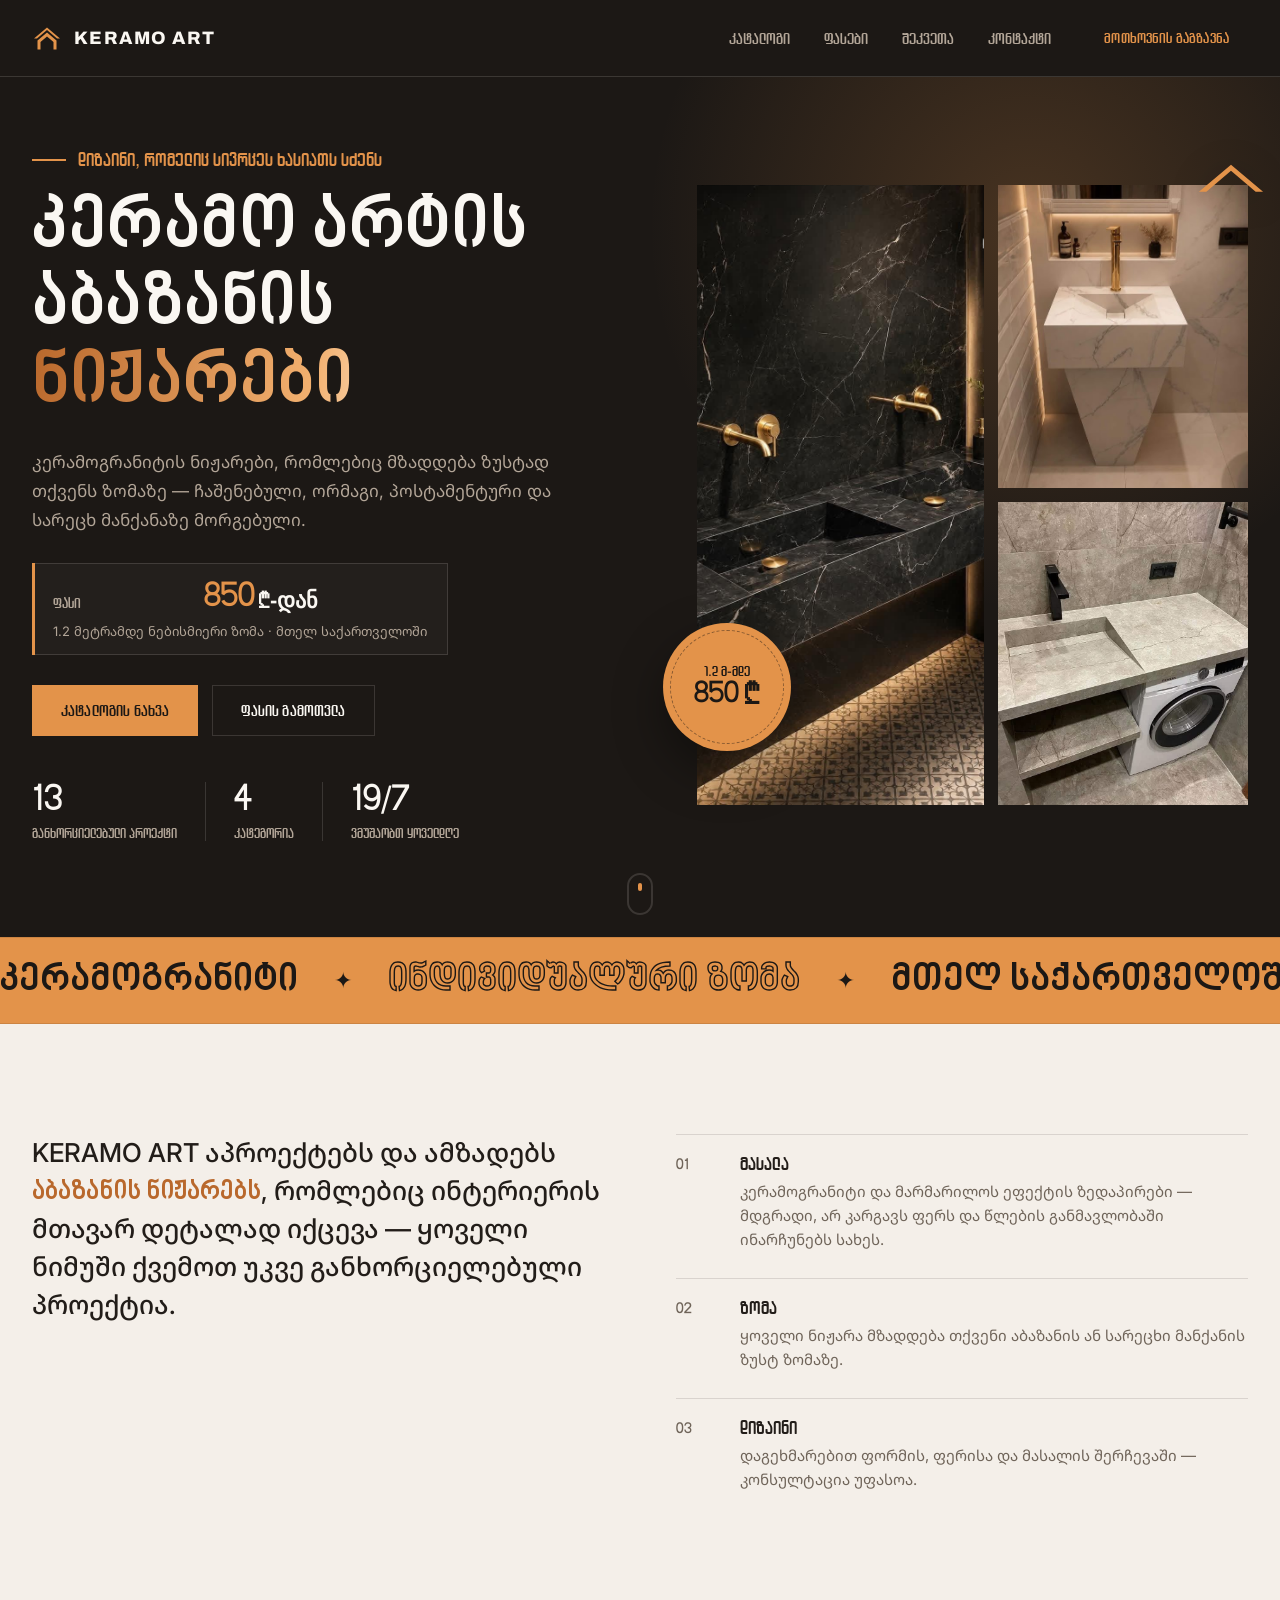
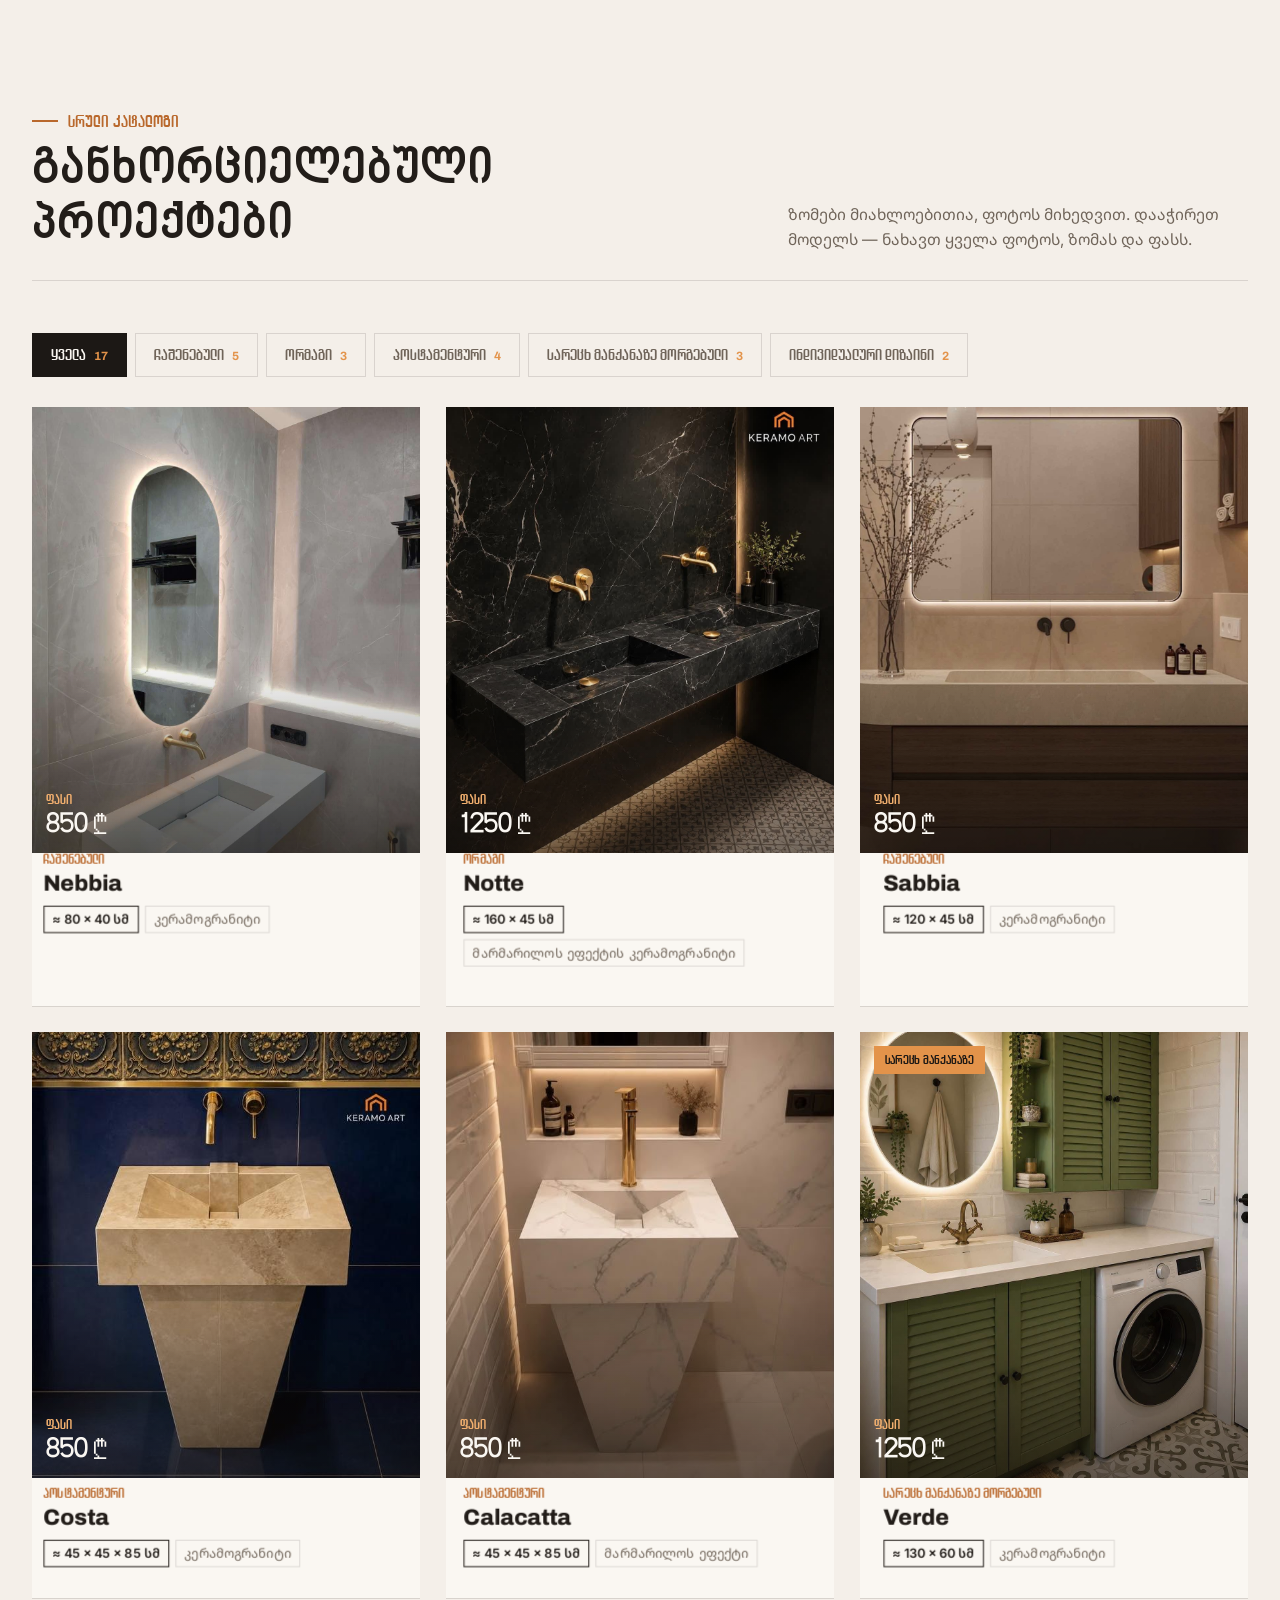
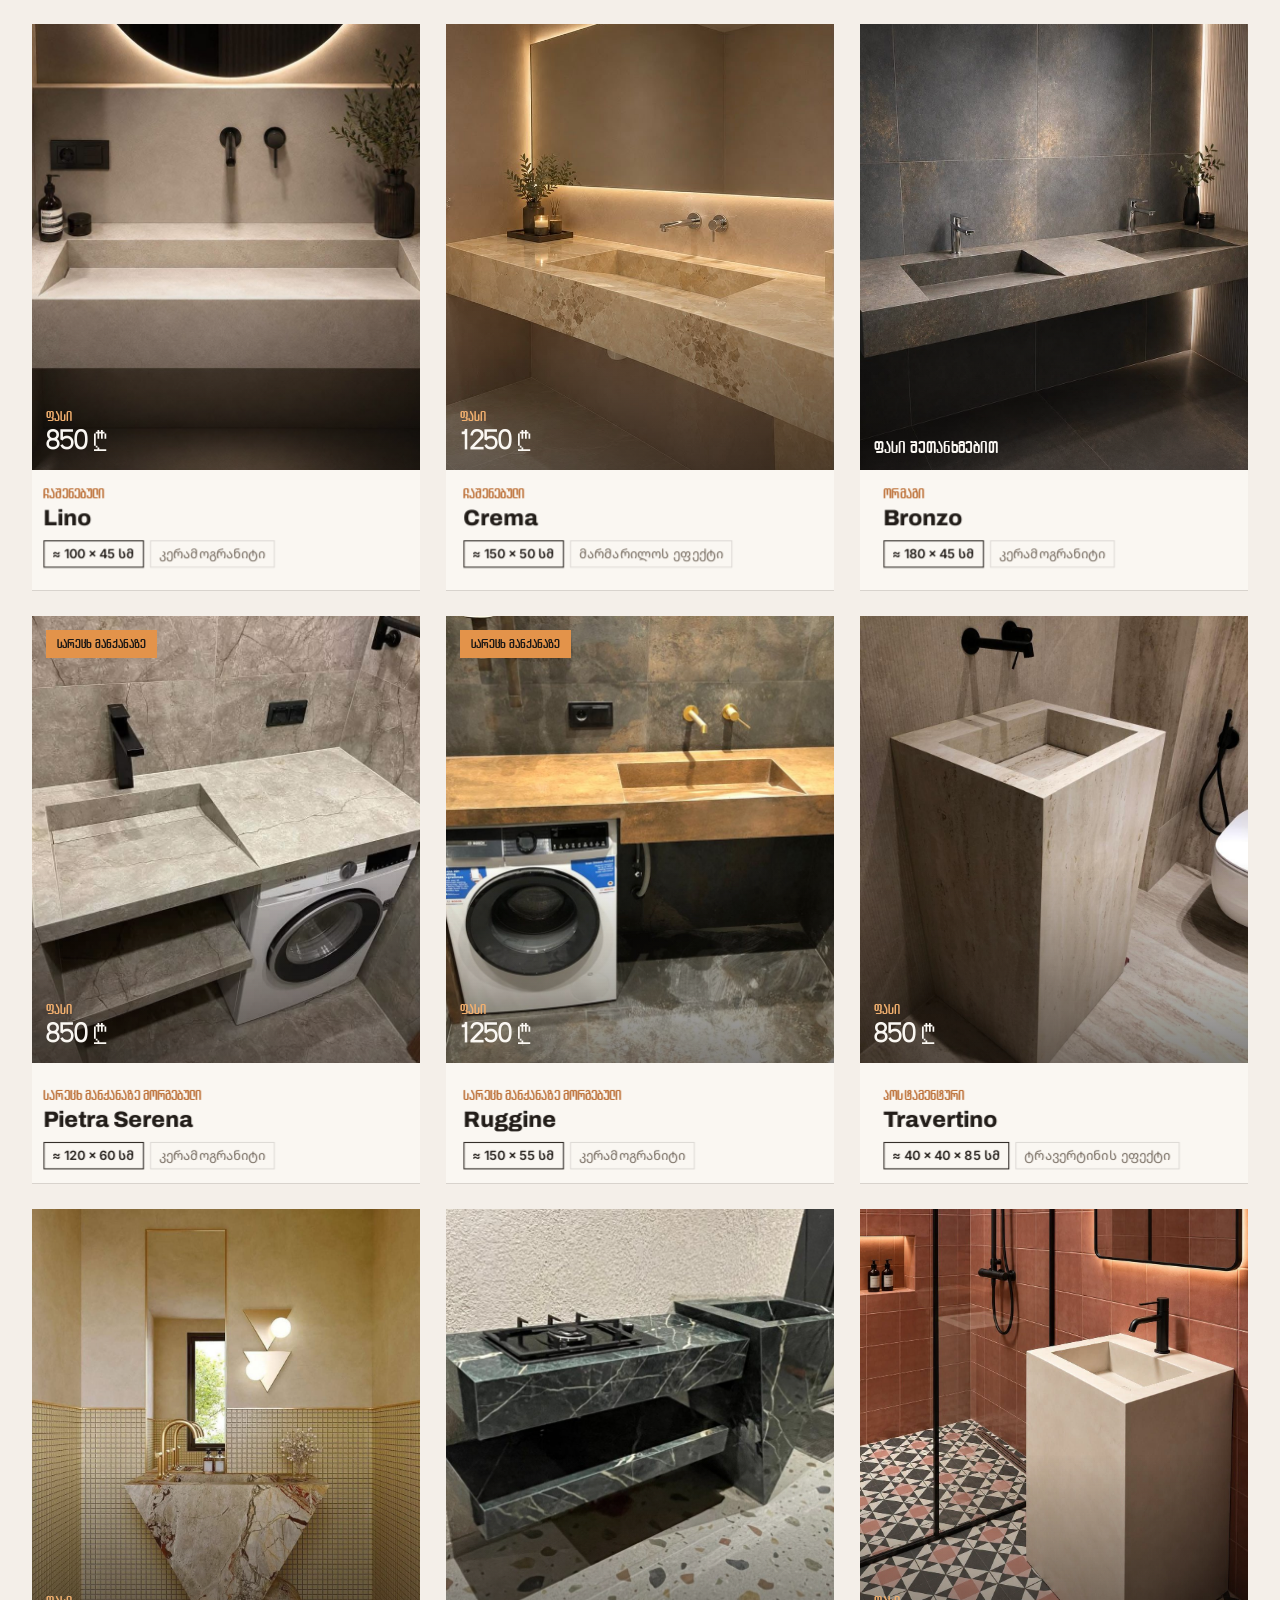
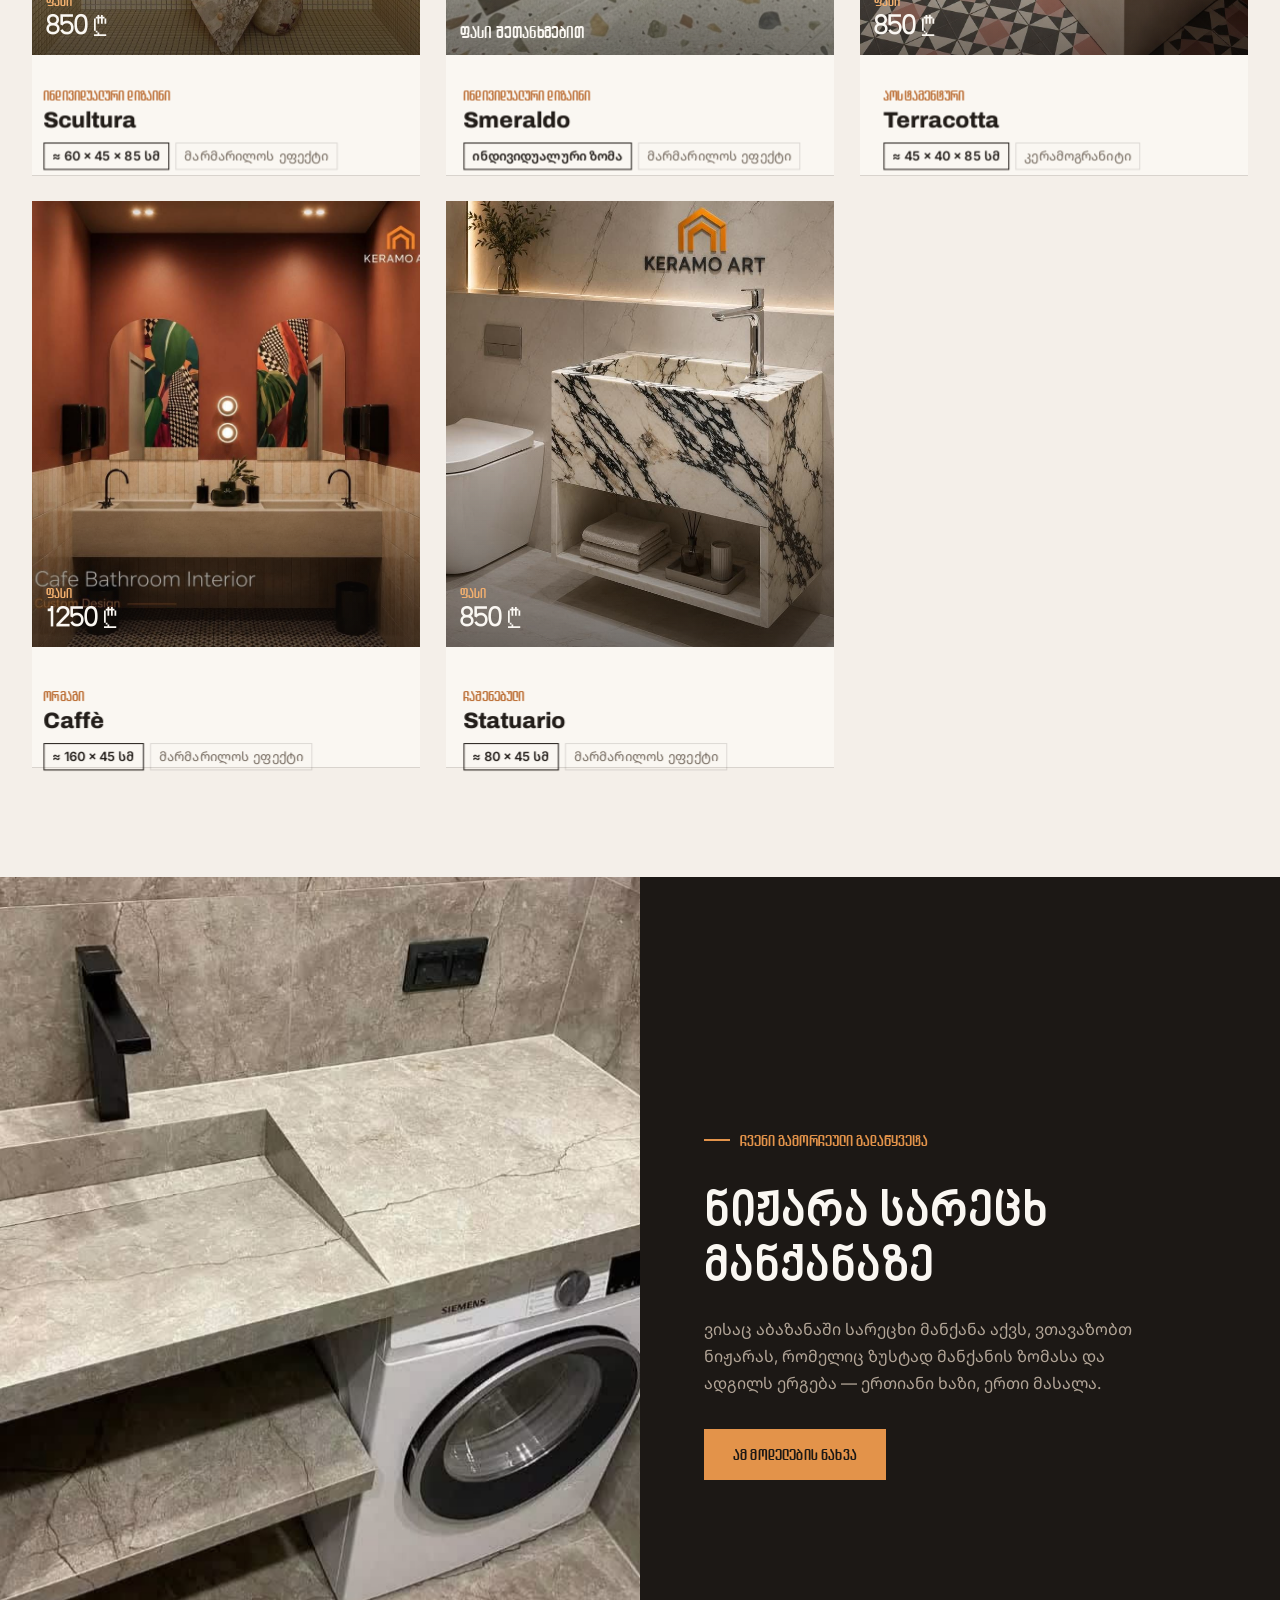
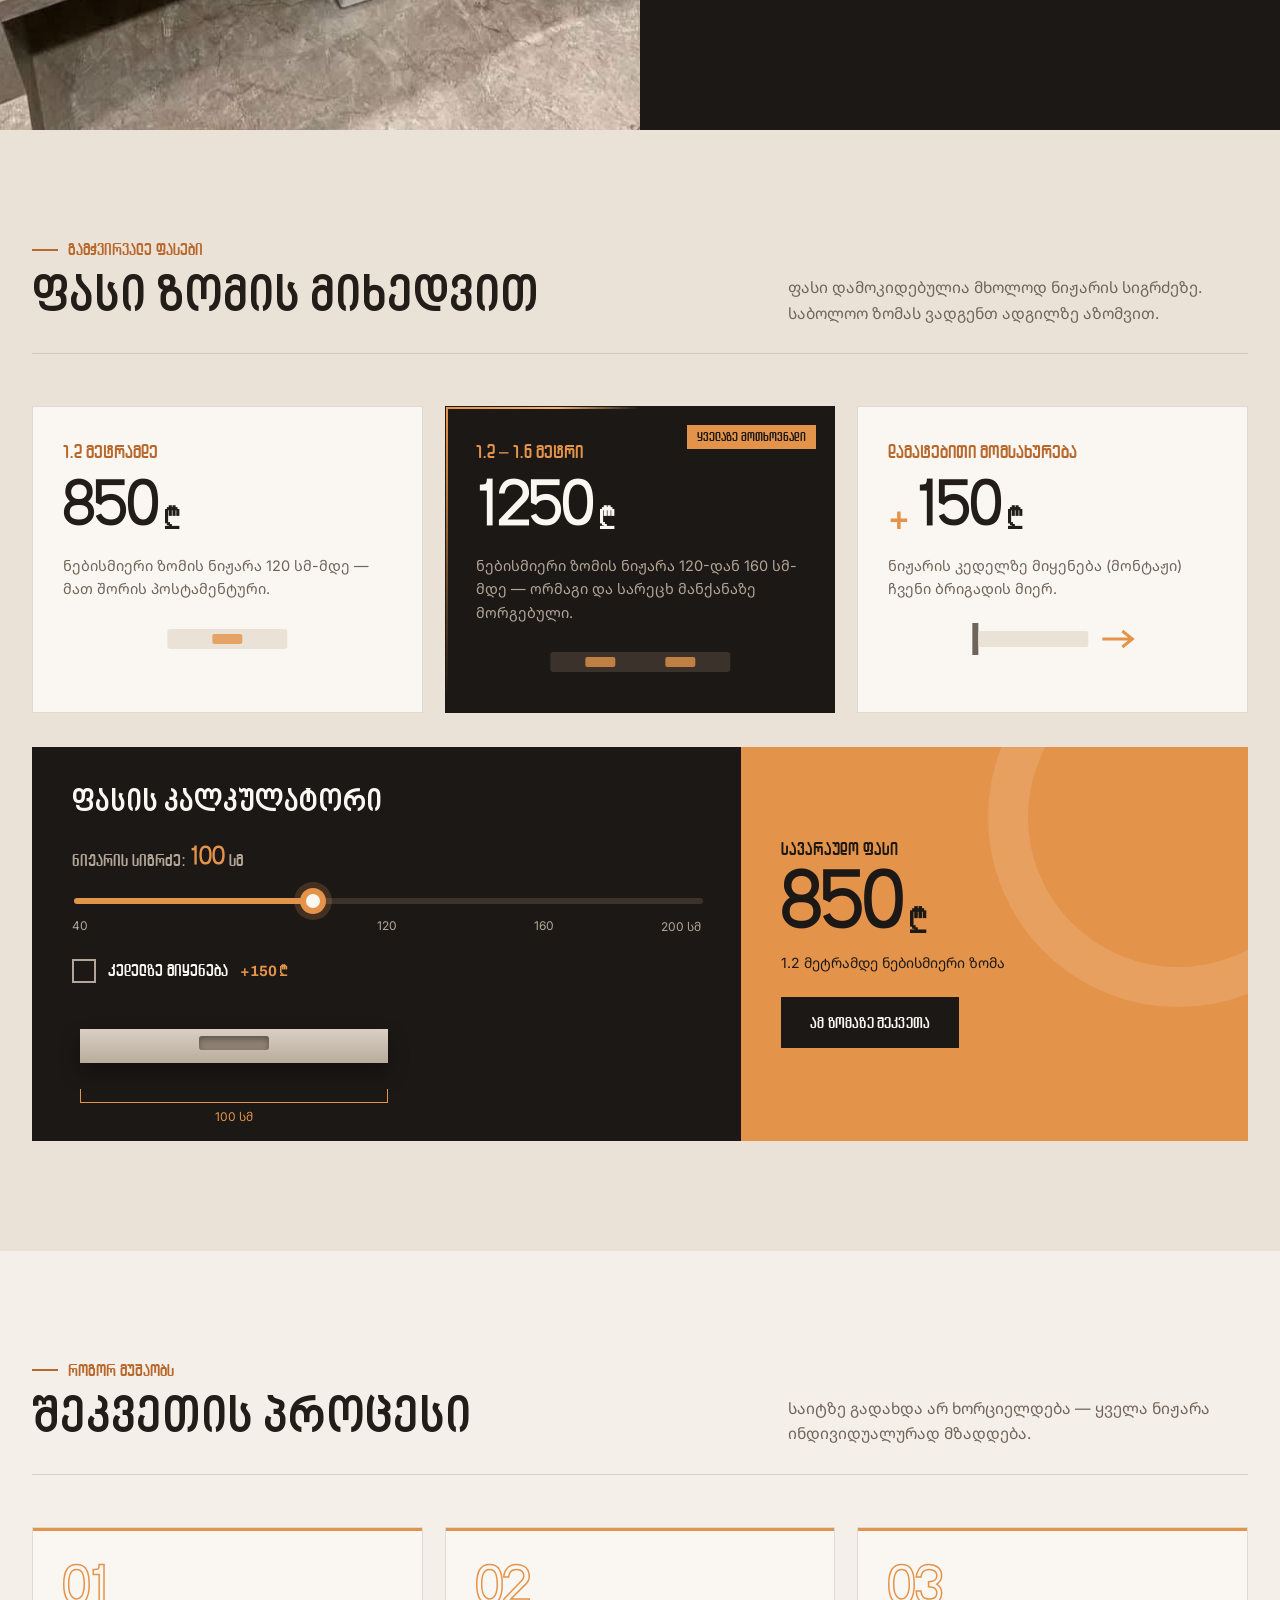
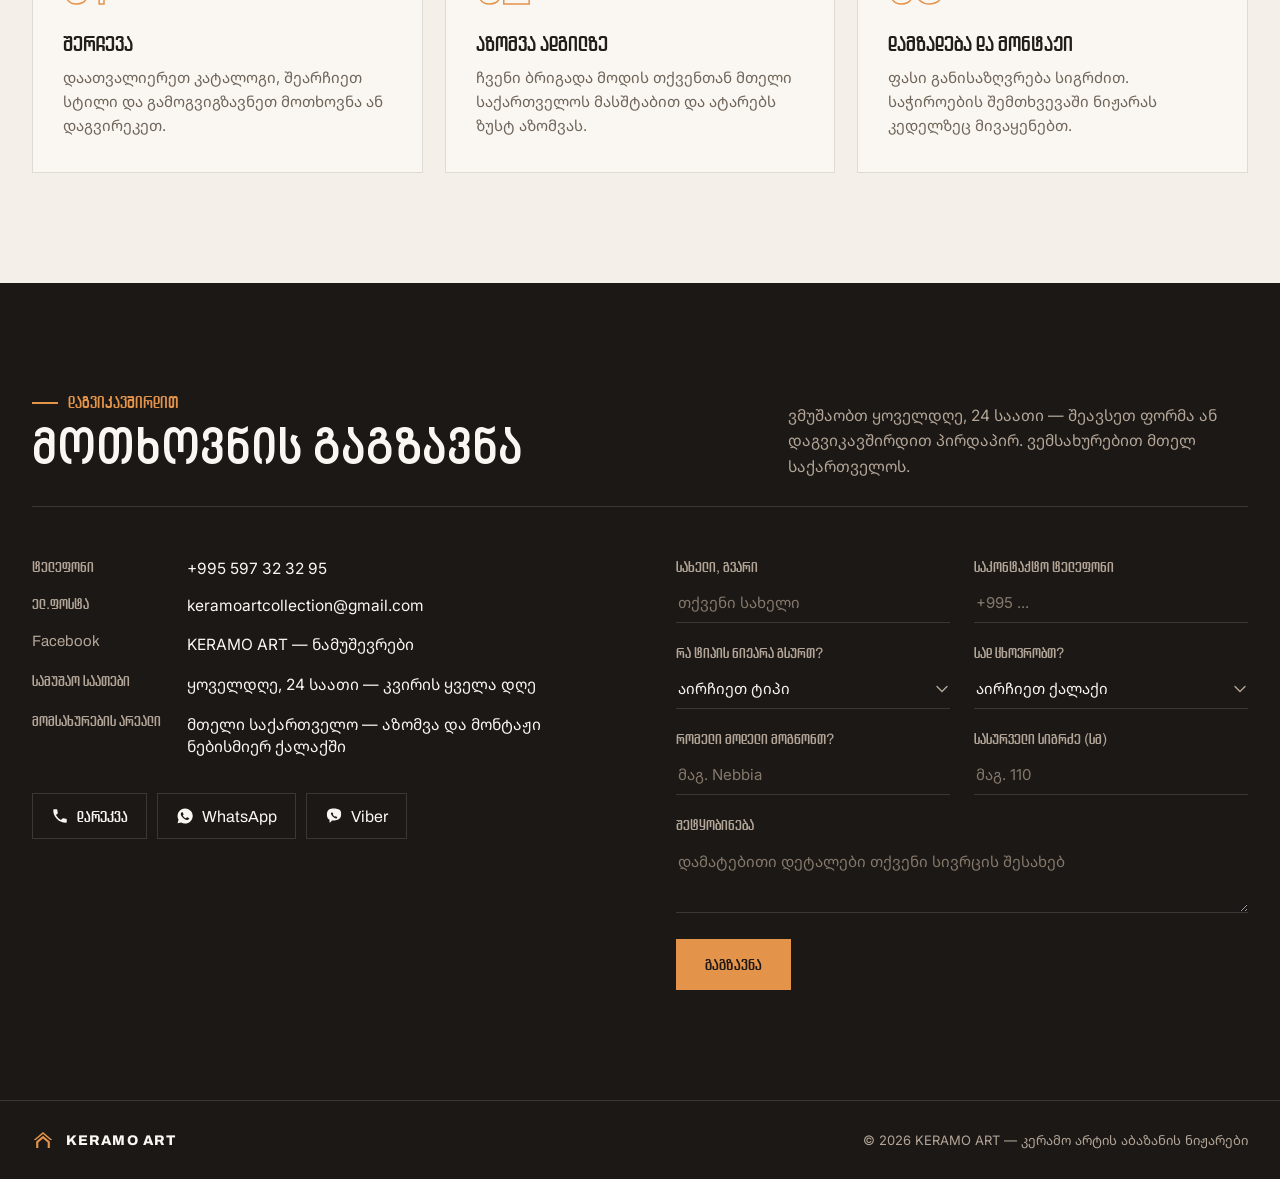
==== commit 6f6b70b9: "Add files via upload" ====
--- a/index.html
+++ b/index.html
@@ -14,7 +14,7 @@
 <link rel="icon" type="image/svg+xml" href="assets/logo-mark.svg">
 <link rel="preload" href="assets/fonts/bpg-nino-mtavruli-bold.woff" as="font" type="font/woff" crossorigin>
 <link rel="preload" href="assets/fonts/ar-archy-semibold.woff" as="font" type="font/woff" crossorigin>
-<link rel="stylesheet" href="css/style.css?v=3">
+<link rel="stylesheet" href="css/style.css?v=4">
 </head>
 <body class="is-loading">
 
@@ -66,7 +66,7 @@
         <div class="hero-price anim-up" style="--d:.65s">
           <span class="hp-label">ფასი</span>
           <span class="hp-value"><b>850</b> ₾-დან</span>
-          <span class="hp-note">1.2 მეტრამდე ნებისმიერი ზომა</span>
+          <span class="hp-note">1.2 მეტრამდე ნებისმიერი ზომა · მთელ საქართველოში</span>
         </div>
         <div class="hero-actions anim-up" style="--d:.75s">
           <a href="#catalog" class="btn btn-primary magnetic"><span>კატალოგის ნახვა</span></a>
@@ -75,7 +75,7 @@
         <div class="hero-stats anim-up" style="--d:.85s">
           <div class="hero-stat"><span class="num" data-count="17" id="stat-products">0</span><span class="label">განხორციელებული პროექტი</span></div>
           <div class="hero-stat"><span class="num" data-count="5" id="stat-categories">0</span><span class="label">კატეგორია</span></div>
-          <div class="hero-stat"><span class="num" data-count="100" data-suffix="%">0</span><span class="label">ინდივიდუალური ზომა</span></div>
+          <div class="hero-stat"><span class="num" data-count="24" data-suffix="/7">0</span><span class="label">ვმუშაობთ ყოველდღე</span></div>
         </div>
       </div>
       <div class="hero-mosaic" id="hero-mosaic" aria-hidden="true">
@@ -83,6 +83,7 @@
         <div class="m m2" data-depth="30"><img src="assets/sinks/calacatta-01.jpg" alt=""></div>
         <div class="m m3" data-depth="24"><img src="assets/sinks/pietraserena-01.jpg" alt=""></div>
         <div class="price-badge" data-depth="40"><span>1.2 მ-მდე</span><b>850 ₾</b></div>
+        <div class="hero-dots" id="hero-dots"></div>
         <svg class="mosaic-mark" viewBox="0 0 120 100"><path d="M60 6 L112 50 L100 50 L60 16 L20 50 L8 50 Z"/></svg>
       </div>
     </div>
@@ -92,8 +93,8 @@
   <!-- MARQUEE -->
   <div class="marquee" id="marquee" aria-hidden="true">
     <div class="marquee-track">
-      <span>კერამოგრანიტი</span><i>✦</i><span>ინდივიდუალური ზომა</span><i>✦</i><span>აზომვა ადგილზე</span><i>✦</i><span>850 ₾-დან</span><i>✦</i><span>სარეცხ მანქანაზე მორგება</span><i>✦</i>
-      <span>კერამოგრანიტი</span><i>✦</i><span>ინდივიდუალური ზომა</span><i>✦</i><span>აზომვა ადგილზე</span><i>✦</i><span>850 ₾-დან</span><i>✦</i><span>სარეცხ მანქანაზე მორგება</span><i>✦</i>
+      <span>კერამოგრანიტი</span><i>✦</i><span>ინდივიდუალური ზომა</span><i>✦</i><span>მთელ საქართველოში</span><i>✦</i><span>24/7</span><i>✦</i><span>850 ₾-დან</span><i>✦</i><span>სარეცხ მანქანაზე მორგება</span><i>✦</i>
+      <span>კერამოგრანიტი</span><i>✦</i><span>ინდივიდუალური ზომა</span><i>✦</i><span>მთელ საქართველოში</span><i>✦</i><span>24/7</span><i>✦</i><span>850 ₾-დან</span><i>✦</i><span>სარეცხ მანქანაზე მორგება</span><i>✦</i>
     </div>
   </div>
 
@@ -219,7 +220,7 @@
         <div class="process-item reveal" style="--d:.12s">
           <div class="step">02</div>
           <h3>აზომვა ადგილზე</h3>
-          <p>ჩვენი ბრიგადა მოდის თქვენთან და ატარებს ზუსტ აზომვას.</p>
+          <p>ჩვენი ბრიგადა მოდის თქვენთან მთელი საქართველოს მასშტაბით და ატარებს ზუსტ აზომვას.</p>
         </div>
         <div class="process-item reveal" style="--d:.24s">
           <div class="step">03</div>
@@ -238,7 +239,7 @@
           <p class="section-tag reveal">დაგვიკავშირდით</p>
           <h2 class="split-title">მოთხოვნის გაგზავნა</h2>
         </div>
-        <p class="reveal">შეავსეთ ფორმა ან დაგვიკავშირდით პირდაპირ — გიპასუხებთ უმოკლეს დროში.</p>
+        <p class="reveal">ვმუშაობთ ყოველდღე, 24 საათი — შეავსეთ ფორმა ან დაგვიკავშირდით პირდაპირ. ვემსახურებით მთელ საქართველოს.</p>
       </div>
       <div class="contact-grid">
         <div class="contact-info reveal">
@@ -250,7 +251,9 @@
             <dt>Facebook</dt>
             <dd><a id="c-facebook" href="https://www.facebook.com/profile.php?id=61551452274576" target="_blank" rel="noopener">KERAMO ART — ნამუშევრები</a></dd>
             <dt>სამუშაო საათები</dt>
-            <dd id="c-hours">ორშ–შაბ, 10:00–19:00</dd>
+            <dd id="c-hours">ყოველდღე, 24 საათი — კვირის ყველა დღე</dd>
+            <dt>მომსახურების არეალი</dt>
+            <dd id="c-area">მთელი საქართველო — აზომვა და მონტაჟი ნებისმიერ ქალაქში</dd>
           </dl>
           <div class="quick-contact">
             <a class="qc" id="qc-call" href="tel:+995597323295">
@@ -288,7 +291,7 @@
               <select id="f-city" name="city">
                 <option value="">აირჩიეთ ქალაქი</option>
                 <option>თბილისი</option><option>ბათუმი</option><option>ქუთაისი</option><option>რუსთავი</option>
-                <option>გორი</option><option>ზუგდიდი</option><option>თელავი</option><option value="სხვა">სხვა ქალაქი</option>
+                <option>გორი</option><option>ზუგდიდი</option><option>თელავი</option><option>ფოთი</option><option>ზესტაფონი</option><option>ხაშური</option><option>ოზურგეთი</option><option>ახალციხე</option><option>მცხეთა</option><option>ქობულეთი</option><option value="სხვა">სხვა ქალაქი / სოფელი</option>
               </select>
             </div>
           </div>
@@ -322,13 +325,16 @@
   </div>
 </footer>
 
-<a class="fab-call" id="fab-call" href="tel:+995597323295" aria-label="დარეკვა">
-  <svg viewBox="0 0 24 24"><path d="M6.6 10.8a15.1 15.1 0 0 0 6.6 6.6l2.2-2.2c.3-.3.7-.4 1-.2 1.1.4 2.3.6 3.6.6.6 0 1 .4 1 1V20c0 .6-.4 1-1 1A17 17 0 0 1 3 4c0-.6.4-1 1-1h3.5c.6 0 1 .4 1 1 0 1.3.2 2.5.6 3.6.1.3 0 .7-.2 1z"/></svg>
-</a>
+<nav class="mbar" id="mbar" aria-label="სწრაფი კავშირი">
+  <a id="fab-call" href="tel:+995597323295"><svg viewBox="0 0 24 24"><path d="M6.6 10.8a15.1 15.1 0 0 0 6.6 6.6l2.2-2.2c.3-.3.7-.4 1-.2 1.1.4 2.3.6 3.6.6.6 0 1 .4 1 1V20c0 .6-.4 1-1 1A17 17 0 0 1 3 4c0-.6.4-1 1-1h3.5c.6 0 1 .4 1 1 0 1.3.2 2.5.6 3.6.1.3 0 .7-.2 1z"/></svg>დარეკვა</a>
+  <a id="mbar-wa" href="https://wa.me/995597323295" target="_blank" rel="noopener"><svg viewBox="0 0 24 24"><path d="M12 2a10 10 0 0 0-8.6 15l-1.3 4.8 4.9-1.3A10 10 0 1 0 12 2zm5.3 14.1c-.2.6-1.3 1.2-1.8 1.2-.5.1-1 .2-3.3-.7-2.8-1.1-4.5-4-4.7-4.2-.1-.2-1.1-1.5-1.1-2.8s.7-2 1-2.3c.2-.3.5-.3.7-.3h.5c.2 0 .4 0 .6.5l.8 2c.1.2.1.3 0 .5l-.3.5-.4.4c-.1.1-.3.3-.1.6.2.3.7 1.2 1.6 2 1.1 1 2 1.3 2.3 1.4.3.1.4.1.6-.1l.8-1c.2-.3.4-.2.6-.1l1.9.9c.3.1.5.2.5.3.1.1.1.7-.1 1.2z"/></svg>WhatsApp</a>
+  <a href="#prices" class="mbar-main"><b>850 ₾</b>ფასის გამოთვლა</a>
+</nav>
 
 <!-- Product panel -->
 <div class="panel-overlay" id="panel-overlay"></div>
 <aside class="panel" id="product-panel" aria-hidden="true" aria-labelledby="panel-title" role="dialog">
+  <span class="sheet-handle" id="sheet-handle" aria-hidden="true"></span>
   <button class="panel-close" id="panel-close" aria-label="დახურვა">&times;</button>
   <div class="gallery" id="gallery">
     <div class="gallery-main">
@@ -368,9 +374,9 @@
   <span class="g-counter lb-counter" id="lb-counter"></span>
 </div>
 
-<script src="js/config.js?v=3"></script>
-<script src="js/products.js?v=3"></script>
-<script src="js/data.js?v=3"></script>
-<script src="js/app.js?v=3"></script>
+<script src="js/config.js?v=4"></script>
+<script src="js/products.js?v=4"></script>
+<script src="js/data.js?v=4"></script>
+<script src="js/app.js?v=4"></script>
 </body>
 </html>
--- a/css/style.css
+++ b/css/style.css
@@ -43,10 +43,10 @@
 }
 
 * { box-sizing: border-box; }
-html { scroll-behavior: smooth; }
+html { scroll-behavior: smooth; overflow-x: clip; }
 body {
   margin: 0; font-family: var(--font-body); background: var(--paper); color: var(--ink);
-  -webkit-font-smoothing: antialiased; overflow-x: hidden;
+  -webkit-font-smoothing: antialiased; overflow-x: clip;
 }
 a { color: inherit; }
 img { max-width: 100%; }
@@ -515,7 +515,6 @@
   .process-list { grid-template-columns: 1fr; }
   .section-head { flex-direction: column; align-items: flex-start; gap: 12px; }
   section { padding: 76px 0; }
-  .fab-call { display: grid; }
   .scroll-cue { display: none; }
 }
 @media (max-width: 560px) {
@@ -541,3 +540,105 @@
   html { scroll-behavior: auto; }
   *, *::before, *::after { animation-duration: .01ms !important; animation-iteration-count: 1 !important; transition-duration: .01ms !important; transition-delay: 0s !important; }
 }
+
+
+/* =====================================================================
+   PHONE — its own motion language: slideshow hero, swipe chips,
+   2-column cards that slide in from the sides, bottom sheet, action bar
+   ===================================================================== */
+.mbar, .hero-dots, .sheet-handle, .fab-call { display: none; }
+
+@media (max-width: 980px) {
+  body { padding-bottom: 68px; }
+
+  /* hero slideshow */
+  .hero-mosaic { display: block; height: 62vh; max-height: 460px; min-height: 300px; margin: 0 -32px; }
+  .hero-mosaic .m { position: absolute; inset: 0; clip-path: inset(0 0 0 100%); animation: none !important; z-index: 1; transition: clip-path 1.1s var(--ease-out); translate: none !important; }
+  .hero-mosaic .m.active { clip-path: inset(0 0 0 0); z-index: 2; }
+  .hero-mosaic .m.leaving { clip-path: inset(0 0 0 0); z-index: 1; }
+  body.loaded .hero-mosaic .m:first-child:not(.leaving) { clip-path: inset(0 0 0 0); }
+  .hero-mosaic .m img { animation: none !important; transform: scale(1.12); transition: transform 4.5s linear; }
+  .hero-mosaic .m.active img { transform: scale(1); }
+  .hero-mosaic::after { content: ""; position: absolute; inset: 0; z-index: 3; pointer-events: none; background: linear-gradient(to bottom, transparent 55%, var(--charcoal)); }
+  .hero-dots { display: flex; gap: 6px; position: absolute; left: 32px; bottom: 26px; z-index: 4; }
+  .hero-dots i { width: 22px; height: 3px; background: rgba(250,247,242,.35); transition: width .4s, background .4s; }
+  .hero-dots i.on { width: 40px; background: var(--orange); }
+  .price-badge { z-index: 4; right: 24px; bottom: 18px; translate: none !important; }
+  .hero .wrap { padding-top: 0; gap: 26px; }
+  .hero-title .line > span { transform: translateY(0) translateX(-30px); opacity: 0; }
+  body.loaded .hero-title .line > span { animation: slideInX .9s var(--ease-out) forwards; }
+  @keyframes slideInX { to { transform: none; opacity: 1; } }
+
+  /* filters: one swipeable row */
+  .filters { flex-wrap: nowrap; overflow-x: auto; scrollbar-width: none; margin: 0 -32px 22px; padding: 0 32px; scroll-snap-type: x proximity; -webkit-overflow-scrolling: touch; }
+  .filters::-webkit-scrollbar { display: none; }
+  .filter-btn { flex: 0 0 auto; scroll-snap-align: start; border-radius: 22px; }
+  .filter-ink { border-radius: 22px; }
+
+  /* cards slide in from their side */
+  .tile { transform: translateX(-40px) scale(.96); }
+  .tile:nth-child(2n) { transform: translateX(40px) scale(.96); }
+  .tile.in { transform: none; }
+  .tile:active { transform: scale(.97) !important; transition: transform .15s !important; }
+  .tile-view { transform: none; width: 34px; height: 34px; }
+
+  /* panel becomes a bottom sheet */
+  .panel { top: auto; left: 0; right: 0; width: 100%; max-height: 92vh; border-radius: 18px 18px 0 0; transform: translateY(100%); transition: transform .5s var(--ease-out); }
+  .panel.open { transform: none; }
+  .sheet-handle { display: block; position: sticky; top: 0; z-index: 4; height: 22px; margin-bottom: -22px; }
+  .sheet-handle::before { content: ""; position: absolute; left: 50%; top: 8px; width: 44px; height: 5px; border-radius: 3px; background: rgba(250,247,242,.85); transform: translateX(-50%); box-shadow: 0 1px 4px rgba(0,0,0,.3); }
+  .panel-close { left: auto; right: 12px; top: 14px; border-radius: 50%; }
+  .gallery-main { aspect-ratio: 1 / 1; border-radius: 18px 18px 0 0; }
+  .g-zoom { right: 60px; top: 14px; }
+  .g-nav { width: 38px; height: 38px; border-radius: 50%; font-size: 22px; }
+
+  /* price cards pop up */
+  .price-card.reveal { transform: translateY(40px) scale(.94); }
+  .price-card.reveal.in { transform: none; }
+  .price-card:hover { transform: none; }
+
+  /* bottom action bar */
+  .mbar {
+    display: grid; grid-template-columns: 1fr 1fr 1.4fr; position: fixed; left: 10px; right: 10px;
+    bottom: calc(10px + env(safe-area-inset-bottom)); z-index: 45; background: rgba(28,24,21,.94);
+    backdrop-filter: blur(10px); -webkit-backdrop-filter: blur(10px); border-radius: 16px; overflow: hidden;
+    box-shadow: 0 12px 30px rgba(0,0,0,.35); transition: transform .4s var(--ease-out);
+  }
+  .mbar.hide { transform: translateY(calc(100% + 20px)); }
+  .nav-open .mbar, .panel-open .mbar { transform: translateY(calc(100% + 20px)); }
+  .mbar a { display: flex; flex-direction: column; align-items: center; justify-content: center; gap: 3px; padding: 9px 4px; color: var(--cream); text-decoration: none; font-family: var(--font-accent); font-size: 13px; }
+  .mbar a + a { border-left: 1px solid var(--line-dark); }
+  .mbar svg { width: 20px; height: 20px; fill: var(--orange); }
+  .mbar .mbar-main { background: var(--orange); color: var(--charcoal); font-size: 12.5px; }
+  .mbar .mbar-main b { font-family: 'Archivo', sans-serif; font-weight: 800; font-size: 17px; }
+  .mbar a:active { opacity: .7; }
+}
+
+@media (max-width: 560px) {
+  .hero-mosaic { margin: 0 -20px; }
+  .hero-dots { left: 20px; }
+  .filters { margin: 0 -20px 18px; padding: 0 20px; }
+  .tile-grid { grid-template-columns: 1fr 1fr; gap: 10px; }
+  .tile-media { aspect-ratio: 3 / 4; }
+  .tile-badge { font-size: 10.5px; padding: 4px 6px; left: 8px; top: 8px; }
+  .tile-count { right: 8px; top: 8px; padding: 4px 6px; font-size: 11px; }
+  .tile-price { left: 10px; bottom: 10px; font-size: 20px; }
+  .tile-price small { font-size: 11px; margin-bottom: 2px; }
+  .tile-price.custom { font-size: 13px; }
+  .tile-view { display: none; }
+  .tile-body { padding: 10px 10px 12px; }
+  .tile-collection { font-size: 12px; }
+  .tile-name { font-size: 16px; margin-bottom: 6px; }
+  .tile-meta span { font-size: 11px; padding: 3px 5px; }
+  .tile-meta span:not(.size) { display: none; }
+  .hero-price { display: grid; width: 100%; }
+  .hero-actions .btn { flex: 1 1 100%; }
+  .hero-stats { justify-content: space-between; }
+  .hero-stat { padding: 0 10px; }
+  .marquee { padding: 14px 0; }
+  .section-head h2, .washer-feature-copy h2 { font-size: 30px; }
+  .calc-total b { font-size: 60px; }
+  input[type="range"] { height: 8px; }
+  input[type="range"]::-webkit-slider-thumb { width: 32px; height: 32px; }
+  .quick-contact { display: none; }
+}
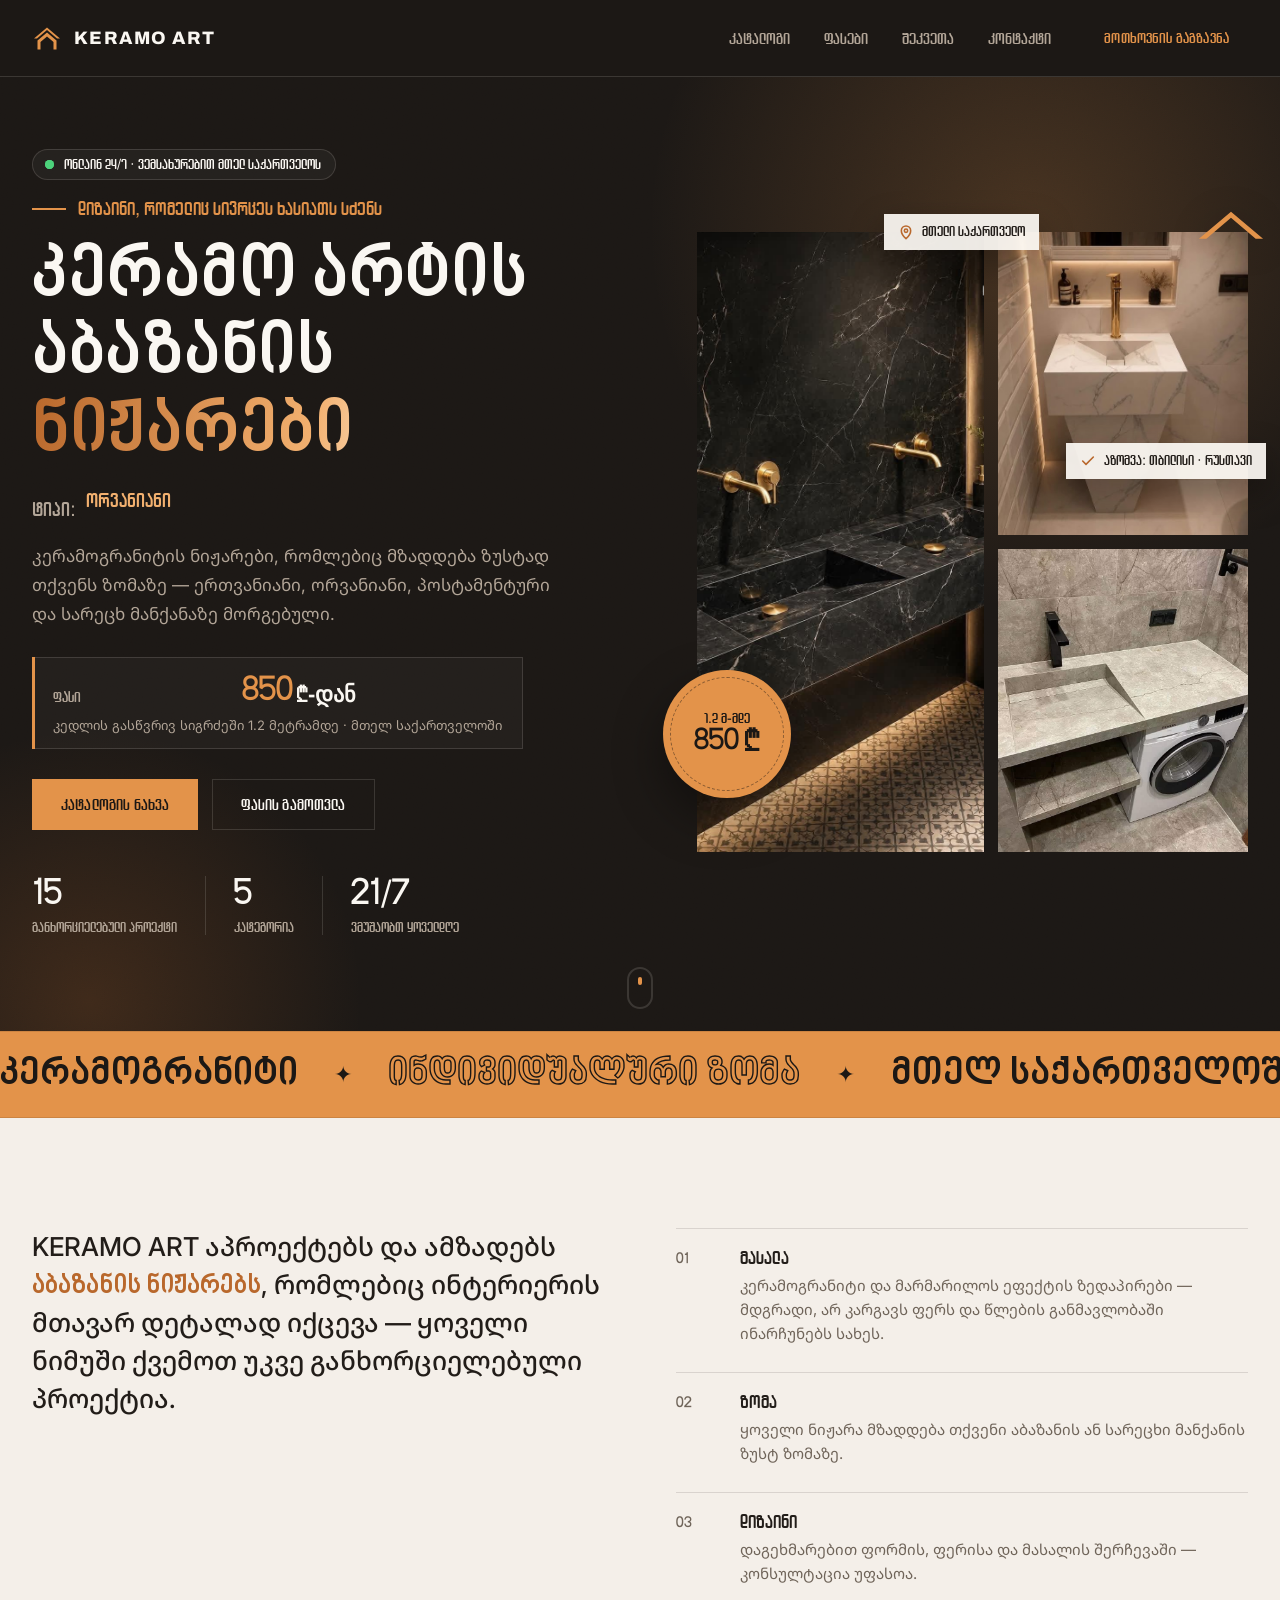
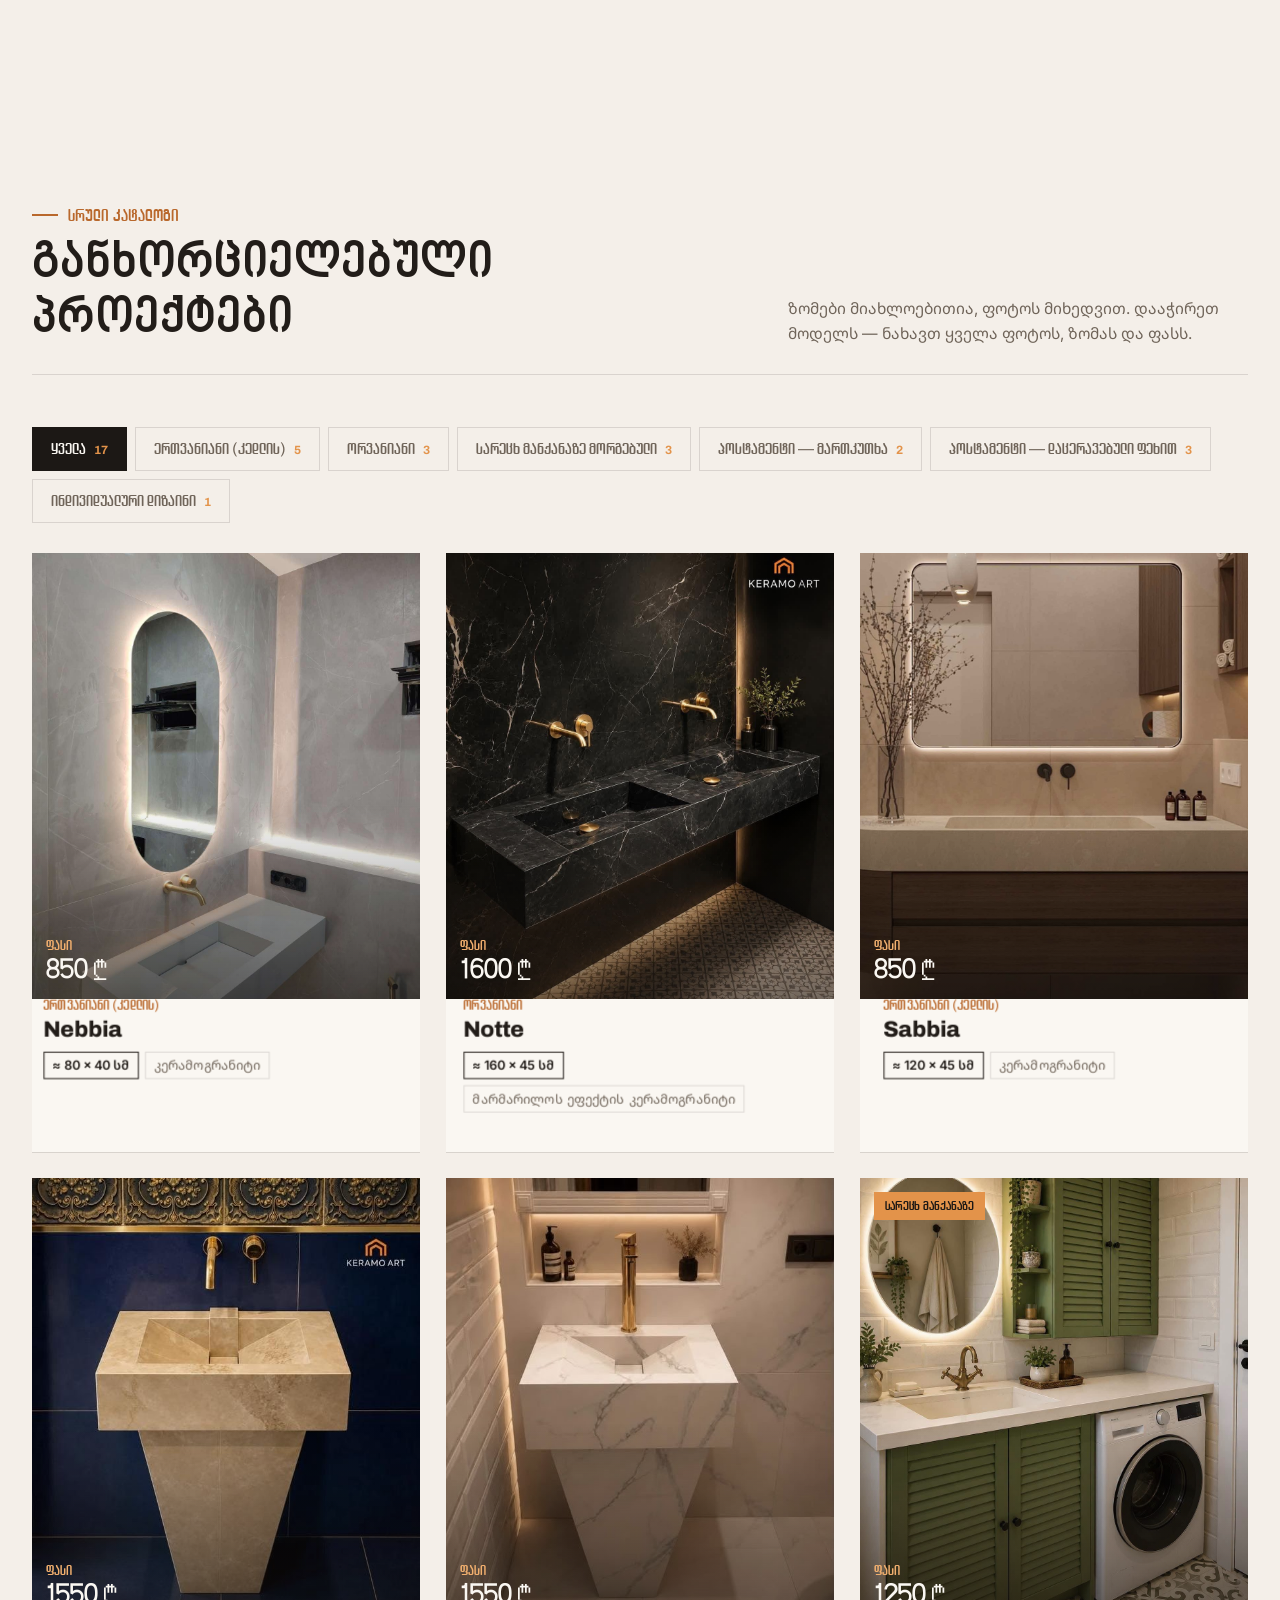
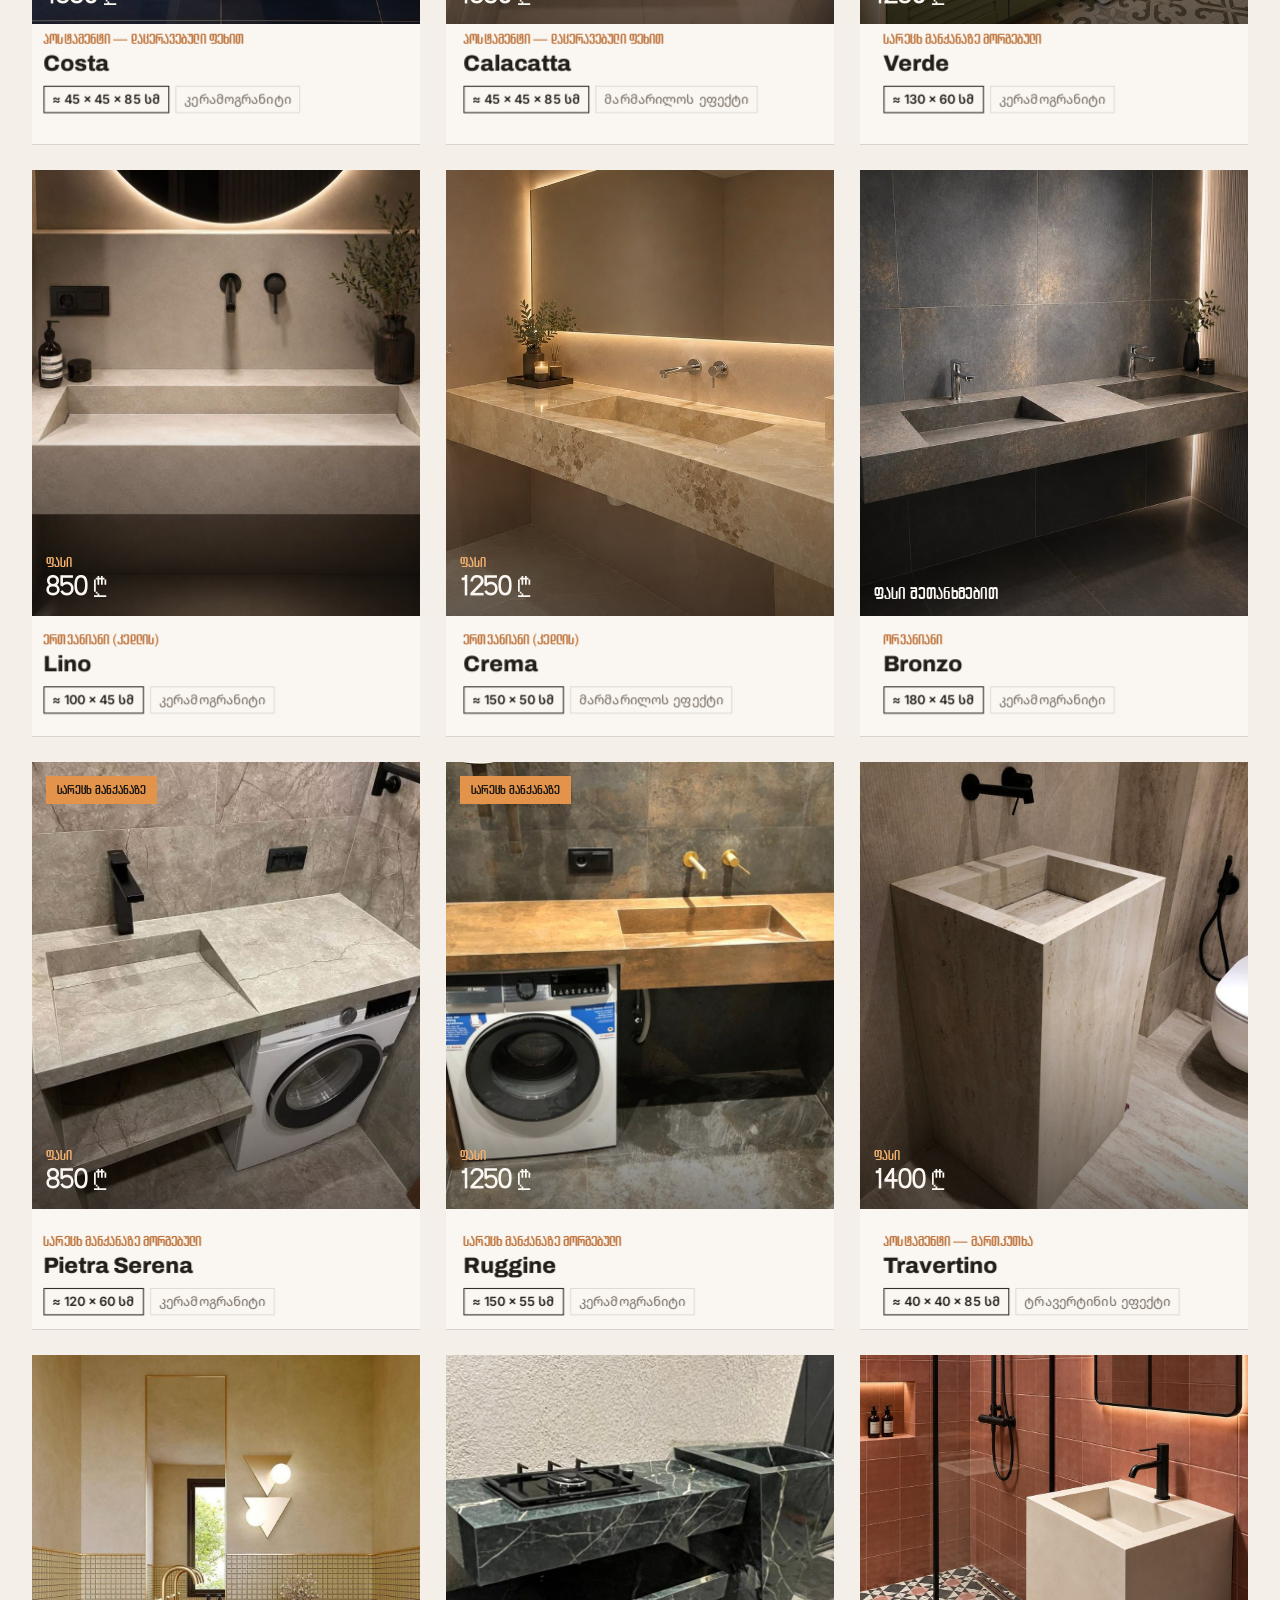
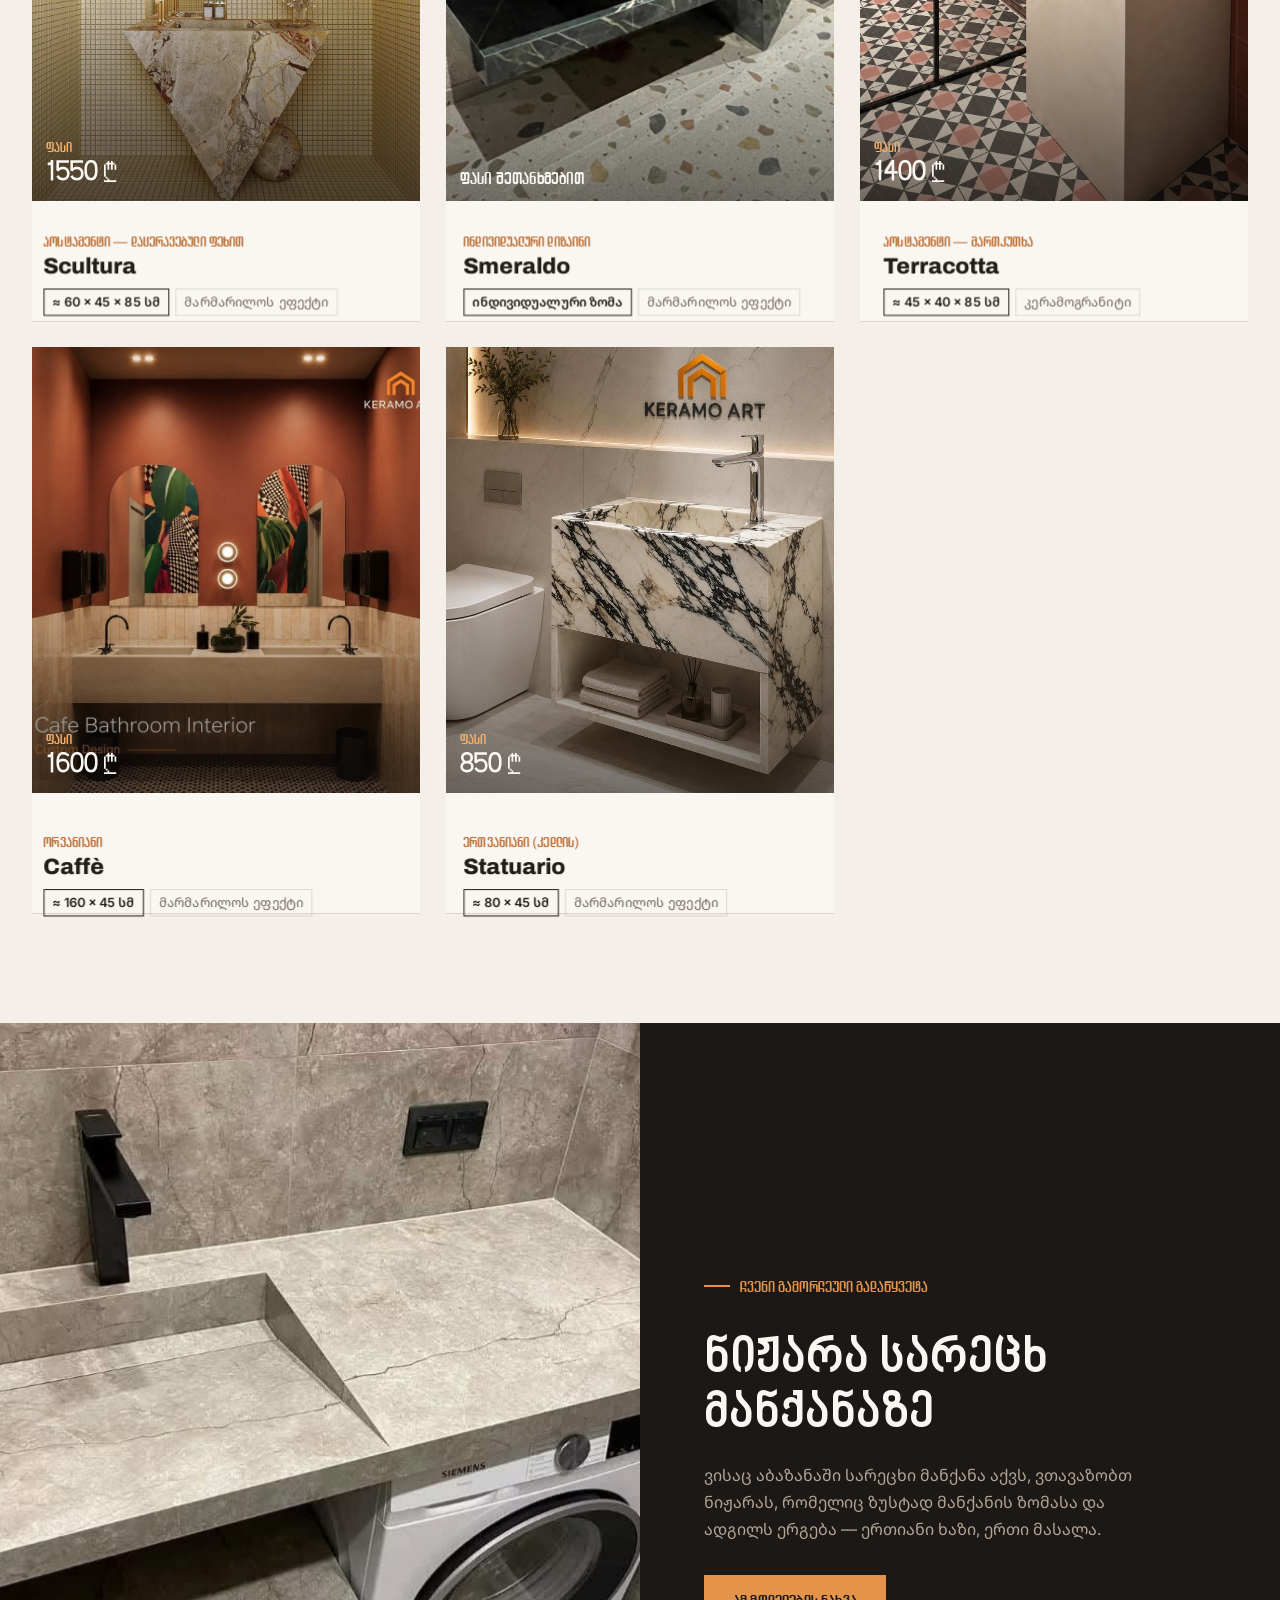
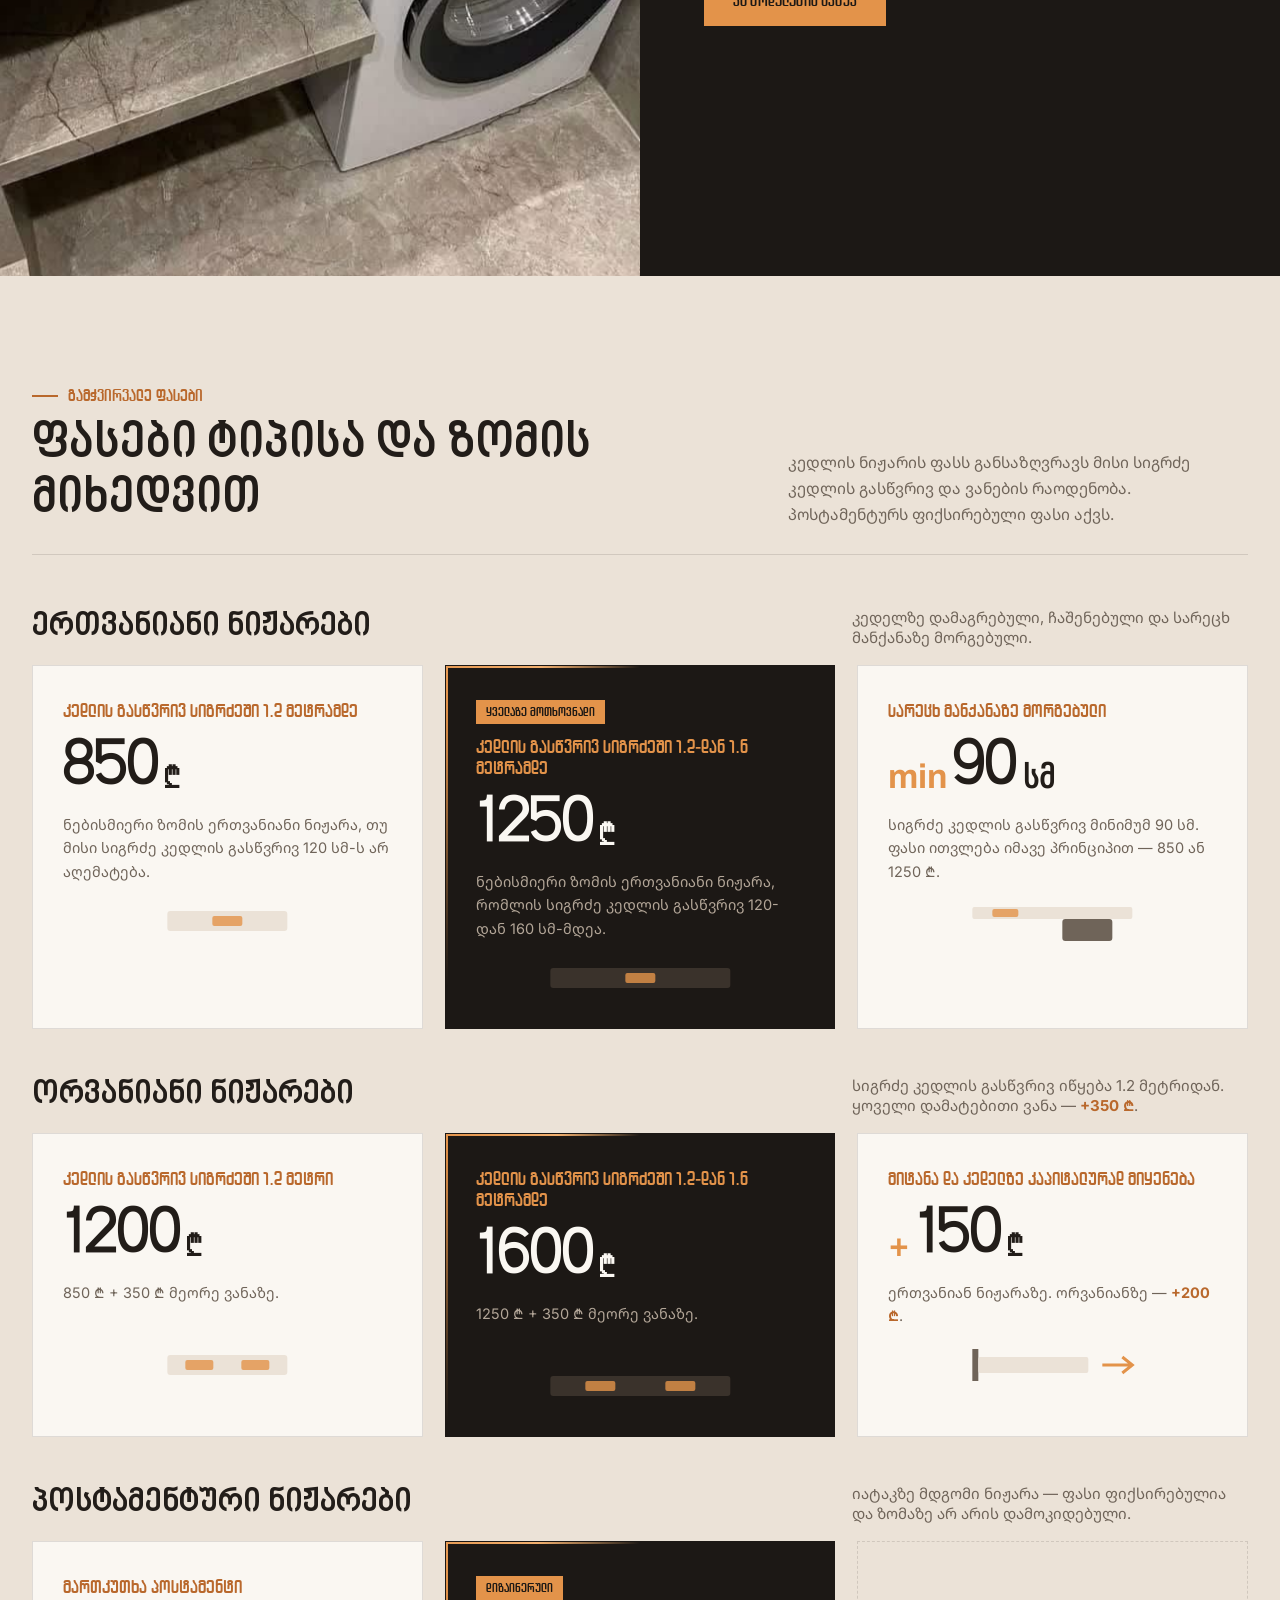
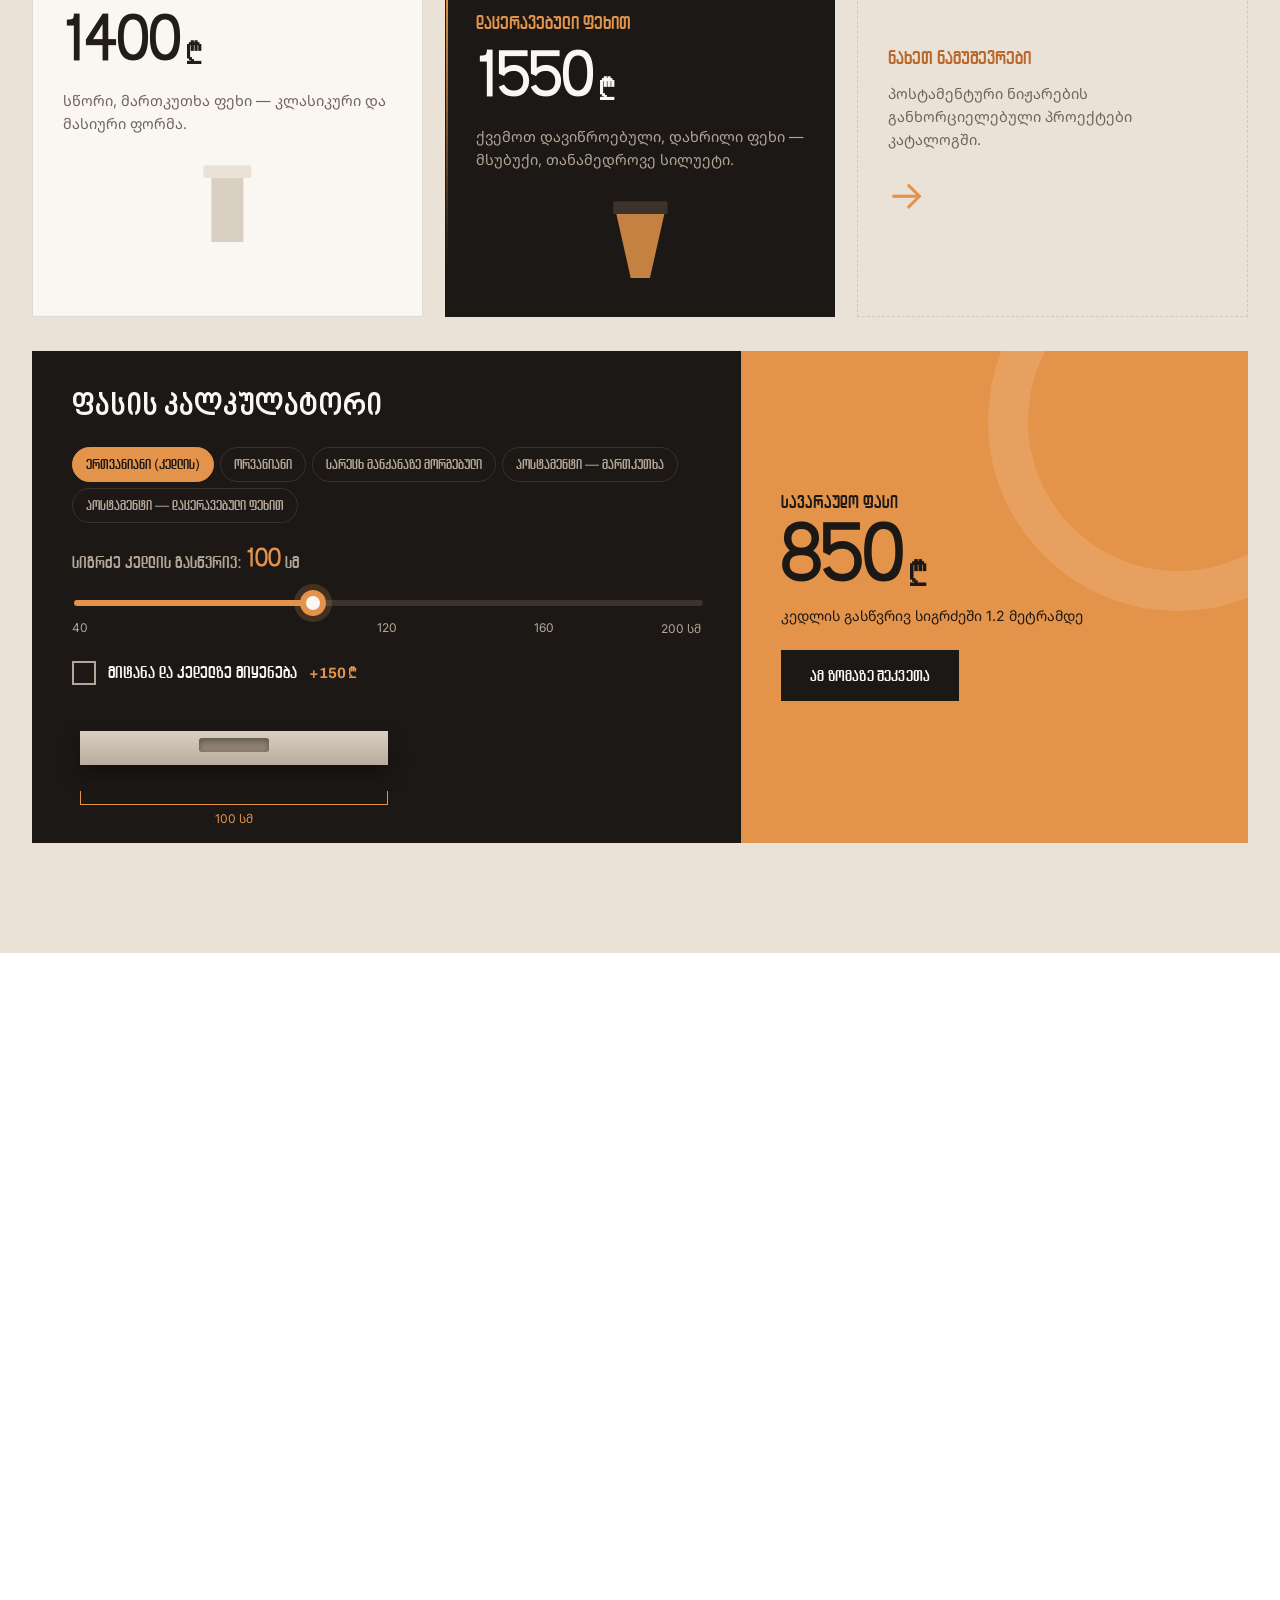
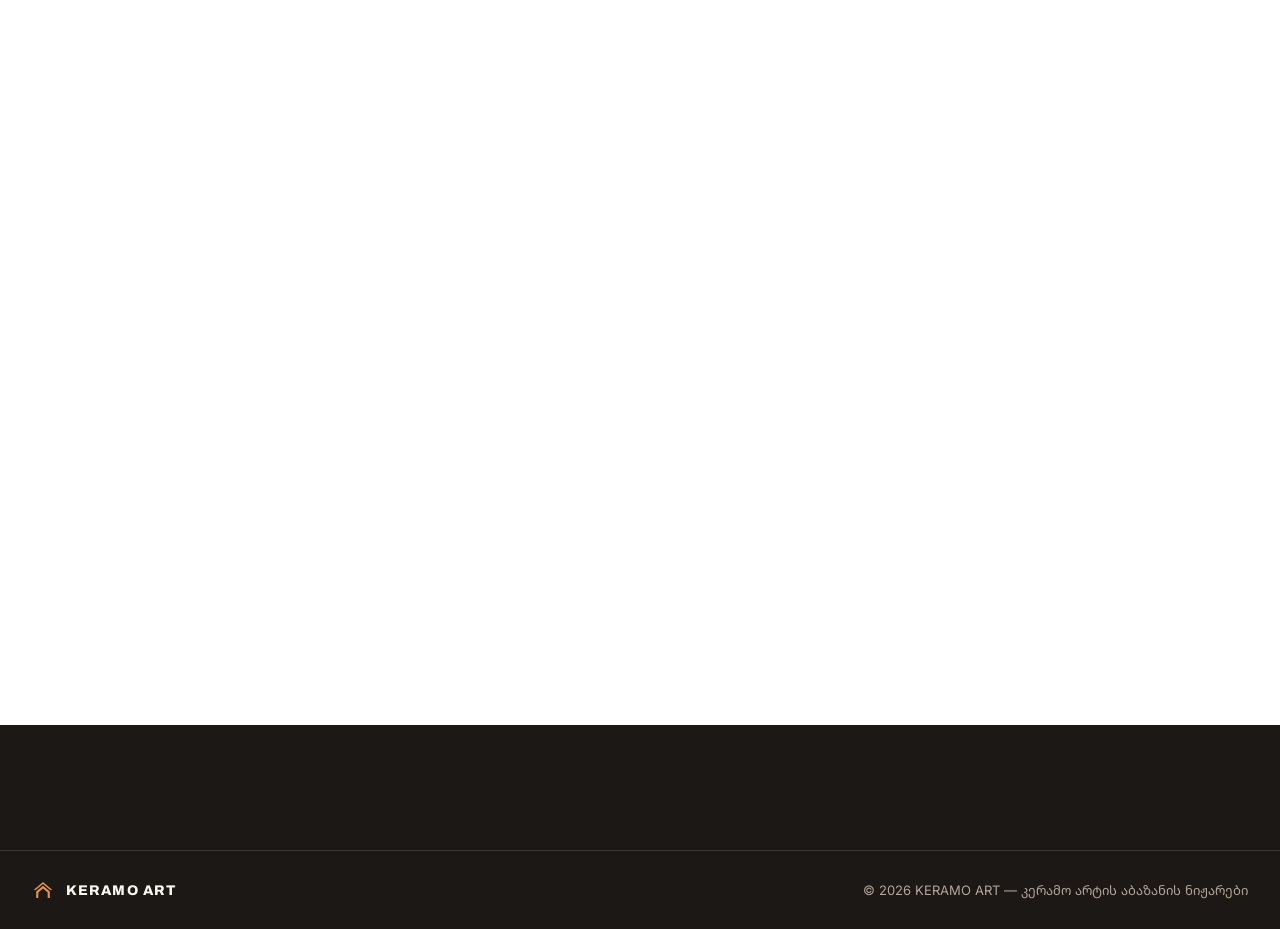
==== commit 383a98e2: "Add files via upload" ====
--- a/index.html
+++ b/index.html
@@ -4,17 +4,17 @@
 <meta charset="utf-8">
 <meta name="viewport" content="width=device-width, initial-scale=1, viewport-fit=cover">
 <title>KERAMO ART — კერამო არტის აბაზანის ნიჟარები</title>
-<meta name="description" content="კერამო არტის აბაზანის ნიჟარები კერამოგრანიტისგან: ჩაშენებული, ორმაგი, პოსტამენტური და სარეცხ მანქანაზე მორგებული. 1.2 მეტრამდე — 850 ₾, 1.2–1.6 მეტრი — 1250 ₾.">
+<meta name="description" content="კერამო არტის აბაზანის ნიჟარები კერამოგრანიტისგან: ერთვანიანი, ორვანიანი, პოსტამენტური და სარეცხ მანქანაზე მორგებული. კედლის გასწვრივ 1.2 მეტრამდე — 850 ₾, 1.2–1.6 მეტრი — 1250 ₾, ორვანიანი +350 ₾, პოსტამენტური — 1400/1550 ₾.">
 <meta name="theme-color" content="#211d1a">
 <meta property="og:title" content="KERAMO ART — აბაზანის ნიჟარები კერამოგრანიტისგან">
-<meta property="og:description" content="დიზაინი, რომელიც სივრცეს ხასიათს სძენს. 1.2 მეტრამდე ნებისმიერი ზომის ნიჟარა — 850 ₾.">
+<meta property="og:description" content="დიზაინი, რომელიც სივრცეს ხასიათს სძენს. კედლის გასწვრივ 1.2 მეტრამდე ნიჟარა — 850 ₾.">
 <meta property="og:image" content="https://keramoart.com.ge/assets/sinks/notte-01.jpg">
 <meta property="og:url" content="https://keramoart.com.ge/">
 <meta property="og:type" content="website">
 <link rel="icon" type="image/svg+xml" href="assets/logo-mark.svg">
 <link rel="preload" href="assets/fonts/bpg-nino-mtavruli-bold.woff" as="font" type="font/woff" crossorigin>
 <link rel="preload" href="assets/fonts/ar-archy-semibold.woff" as="font" type="font/woff" crossorigin>
-<link rel="stylesheet" href="css/style.css?v=4">
+<link rel="stylesheet" href="css/style.css?v=7">
 </head>
 <body class="is-loading">
 
@@ -54,19 +54,24 @@
   <!-- HERO -->
   <section class="hero" id="hero">
     <div class="hero-glow" aria-hidden="true"></div>
+    <div class="hero-blob b2" aria-hidden="true"></div>
+    <div class="hero-spot" id="hero-spot" aria-hidden="true"></div>
+    <svg class="hero-grain" aria-hidden="true"><filter id="grain"><feTurbulence type="fractalNoise" baseFrequency=".8" numOctaves="3" stitchTiles="stitch"/></filter><rect width="100%" height="100%" filter="url(#grain)"/></svg>
     <div class="wrap">
       <div class="hero-copy">
+        <p class="live-pill anim-up" style="--d:0s"><span class="live-dot"></span>ონლაინ 24/7 · ვემსახურებით მთელ საქართველოს</p>
         <p class="hero-eyebrow anim-up" style="--d:.05s">დიზაინი, რომელიც სივრცეს ხასიათს სძენს</p>
         <h1 class="hero-title">
           <span class="line"><span>კერამო არტის</span></span>
           <span class="line"><span>აბაზანის</span></span>
           <span class="line"><span class="accent-word">ნიჟარები</span></span>
         </h1>
-        <p class="lede anim-up" style="--d:.55s">კერამოგრანიტის ნიჟარები, რომლებიც მზადდება ზუსტად თქვენს ზომაზე — ჩაშენებული, ორმაგი, პოსტამენტური და სარეცხ მანქანაზე მორგებული.</p>
+        <p class="rotator anim-up" style="--d:.45s" aria-live="off"><span class="rot-label">ტიპი:</span><span class="rot-words" id="rot-words"><b class="on">ჩაშენებული</b><b>ორვანიანი</b><b>პოსტამენტური</b><b>სარეცხ მანქანაზე მორგებული</b><b>ინდივიდუალური დიზაინი</b></span></p>
+        <p class="lede anim-up" style="--d:.55s">კერამოგრანიტის ნიჟარები, რომლებიც მზადდება ზუსტად თქვენს ზომაზე — ერთვანიანი, ორვანიანი, პოსტამენტური და სარეცხ მანქანაზე მორგებული.</p>
         <div class="hero-price anim-up" style="--d:.65s">
           <span class="hp-label">ფასი</span>
           <span class="hp-value"><b>850</b> ₾-დან</span>
-          <span class="hp-note">1.2 მეტრამდე ნებისმიერი ზომა · მთელ საქართველოში</span>
+          <span class="hp-note">კედლის გასწვრივ სიგრძეში 1.2 მეტრამდე · მთელ საქართველოში</span>
         </div>
         <div class="hero-actions anim-up" style="--d:.75s">
           <a href="#catalog" class="btn btn-primary magnetic"><span>კატალოგის ნახვა</span></a>
@@ -82,6 +87,8 @@
         <div class="m m1" data-depth="18"><img src="assets/sinks/notte-01.jpg" alt=""></div>
         <div class="m m2" data-depth="30"><img src="assets/sinks/calacatta-01.jpg" alt=""></div>
         <div class="m m3" data-depth="24"><img src="assets/sinks/pietraserena-01.jpg" alt=""></div>
+        <div class="chip chip-1" data-depth="46"><svg viewBox="0 0 24 24"><path d="M4 12l5 5L20 6"/></svg>აზომვა: თბილისი · რუსთავი</div>
+        <div class="chip chip-2" data-depth="36"><svg viewBox="0 0 24 24"><path d="M12 22s7-6.2 7-12a7 7 0 0 0-14 0c0 5.8 7 12 7 12z"/><circle cx="12" cy="10" r="2.5"/></svg>მთელი საქართველო</div>
         <div class="price-badge" data-depth="40"><span>1.2 მ-მდე</span><b>850 ₾</b></div>
         <div class="hero-dots" id="hero-dots"></div>
         <svg class="mosaic-mark" viewBox="0 0 120 100"><path d="M60 6 L112 50 L100 50 L60 16 L20 50 L8 50 Z"/></svg>
@@ -150,51 +157,109 @@
       <div class="section-head">
         <div>
           <p class="section-tag reveal">გამჭვირვალე ფასები</p>
-          <h2 class="split-title">ფასი ზომის მიხედვით</h2>
-        </div>
-        <p class="reveal">ფასი დამოკიდებულია მხოლოდ ნიჟარის სიგრძეზე. საბოლოო ზომას ვადგენთ ადგილზე აზომვით.</p>
-      </div>
-
+          <h2 class="split-title">ფასები ტიპისა და ზომის მიხედვით</h2>
+        </div>
+        <p class="reveal">კედლის ნიჟარის ფასს განსაზღვრავს მისი სიგრძე კედლის გასწვრივ და ვანების რაოდენობა. პოსტამენტურს ფიქსირებული ფასი აქვს.</p>
+      </div>
+
+      <!-- single basin -->
+      <div class="ped-head reveal" style="margin-top:0">
+        <h3>ერთვანიანი ნიჟარები</h3>
+        <p>კედელზე დამაგრებული, ჩაშენებული და სარეცხ მანქანაზე მორგებული.</p>
+      </div>
       <div class="price-cards">
-        <article class="price-card reveal" style="--d:.0s">
-          <p class="pc-range"><span data-price-label="1">1.2 მეტრამდე</span></p>
+        <article class="price-card reveal" style="--d:0s">
+          <p class="pc-range"><span>კედლის გასწვრივ სიგრძეში 1.2 მეტრამდე</span></p>
           <p class="pc-price"><b data-price="tier1">850</b><span>₾</span></p>
-          <p class="pc-desc">ნებისმიერი ზომის ნიჟარა 120 სმ-მდე — მათ შორის პოსტამენტური.</p>
+          <p class="pc-desc">ნებისმიერი ზომის ერთვანიანი ნიჟარა, თუ მისი სიგრძე კედლის გასწვრივ 120 სმ-ს არ აღემატება.</p>
           <svg class="pc-sink" viewBox="0 0 200 40"><rect x="40" y="10" width="120" height="20" rx="3"/><rect x="85" y="15" width="30" height="10" rx="2" class="basin"/></svg>
         </article>
         <article class="price-card featured reveal" style="--d:.12s">
           <span class="pc-flag">ყველაზე მოთხოვნადი</span>
-          <p class="pc-range"><span>1.2 – 1.6 მეტრი</span></p>
+          <p class="pc-range"><span>კედლის გასწვრივ სიგრძეში 1.2-დან 1.6 მეტრამდე</span></p>
           <p class="pc-price"><b data-price="tier2">1250</b><span>₾</span></p>
-          <p class="pc-desc">ნებისმიერი ზომის ნიჟარა 120-დან 160 სმ-მდე — ორმაგი და სარეცხ მანქანაზე მორგებული.</p>
+          <p class="pc-desc">ნებისმიერი ზომის ერთვანიანი ნიჟარა, რომლის სიგრძე კედლის გასწვრივ 120-დან 160 სმ-მდეა.</p>
+          <svg class="pc-sink" viewBox="0 0 200 40"><rect x="10" y="10" width="180" height="20" rx="3"/><rect x="85" y="15" width="30" height="10" rx="2" class="basin"/></svg>
+        </article>
+        <article class="price-card addon reveal" style="--d:.24s">
+          <p class="pc-range"><span>სარეცხ მანქანაზე მორგებული</span></p>
+          <p class="pc-price"><small>min</small><b>90</b><span>სმ</span></p>
+          <p class="pc-desc">სიგრძე კედლის გასწვრივ მინიმუმ 90 სმ. ფასი ითვლება იმავე პრინციპით — 850 ან 1250 ₾.</p>
+          <svg class="pc-sink" viewBox="0 0 200 40"><rect x="20" y="6" width="160" height="12" rx="2"/><rect x="40" y="8" width="26" height="8" rx="2" class="basin"/><rect x="110" y="18" width="50" height="22" rx="3" class="wall"/></svg>
+        </article>
+      </div>
+
+      <!-- double basin -->
+      <div class="ped-head reveal">
+        <h3>ორვანიანი ნიჟარები</h3>
+        <p>სიგრძე კედლის გასწვრივ იწყება 1.2 მეტრიდან. ყოველი დამატებითი ვანა — <b>+<span data-price="extra">350</span> ₾</b>.</p>
+      </div>
+      <div class="price-cards double-cards">
+        <article class="price-card reveal" style="--d:0s">
+          <p class="pc-range"><span>კედლის გასწვრივ სიგრძეში 1.2 მეტრი</span></p>
+          <p class="pc-price"><b data-price="double1">1200</b><span>₾</span></p>
+          <p class="pc-desc">850 ₾ + 350 ₾ მეორე ვანაზე.</p>
+          <svg class="pc-sink" viewBox="0 0 200 40"><rect x="40" y="10" width="120" height="20" rx="3"/><rect x="58" y="15" width="28" height="10" rx="2" class="basin"/><rect x="114" y="15" width="28" height="10" rx="2" class="basin"/></svg>
+        </article>
+        <article class="price-card featured reveal" style="--d:.12s">
+          <p class="pc-range"><span>კედლის გასწვრივ სიგრძეში 1.2-დან 1.6 მეტრამდე</span></p>
+          <p class="pc-price"><b data-price="double2">1600</b><span>₾</span></p>
+          <p class="pc-desc">1250 ₾ + 350 ₾ მეორე ვანაზე.</p>
           <svg class="pc-sink" viewBox="0 0 200 40"><rect x="10" y="10" width="180" height="20" rx="3"/><rect x="45" y="15" width="30" height="10" rx="2" class="basin"/><rect x="125" y="15" width="30" height="10" rx="2" class="basin"/></svg>
         </article>
         <article class="price-card addon reveal" style="--d:.24s">
-          <p class="pc-range"><span>დამატებითი მომსახურება</span></p>
+          <p class="pc-range"><span>მიტანა და კედელზე კაპიტალურად მიყენება</span></p>
           <p class="pc-price"><small>+</small><b data-price="wall">150</b><span>₾</span></p>
-          <p class="pc-desc">ნიჟარის კედელზე მიყენება (მონტაჟი) ჩვენი ბრიგადის მიერ.</p>
+          <p class="pc-desc">ერთვანიან ნიჟარაზე. ორვანიანზე — <b>+<span data-price="wall2">200</span> ₾</b>.</p>
           <svg class="pc-sink" viewBox="0 0 200 40"><rect x="20" y="4" width="6" height="32" class="wall"/><rect x="26" y="12" width="110" height="16" rx="2"/><path d="M150 20 h30 M170 12 l10 8 -10 8" class="arrow"/></svg>
         </article>
+      </div>
+
+      <!-- pedestal -->
+      <div class="ped-head reveal">
+        <h3>პოსტამენტური ნიჟარები</h3>
+        <p>იატაკზე მდგომი ნიჟარა — ფასი ფიქსირებულია და ზომაზე არ არის დამოკიდებული.</p>
+      </div>
+      <div class="price-cards ped-cards">
+        <article class="price-card reveal" style="--d:0s">
+          <p class="pc-range"><span>მართკუთხა პოსტამენტი</span></p>
+          <p class="pc-price"><b data-cat-price="pedestal-rect">1400</b><span>₾</span></p>
+          <p class="pc-desc">სწორი, მართკუთხა ფეხი — კლასიკური და მასიური ფორმა.</p>
+          <svg class="pc-ped" viewBox="0 0 120 120"><rect x="30" y="14" width="60" height="16" rx="2" class="top"/><rect x="40" y="30" width="40" height="80" class="leg"/></svg>
+        </article>
+        <article class="price-card featured reveal" style="--d:.12s">
+          <span class="pc-flag">დიზაინერული</span>
+          <p class="pc-range"><span>დაცერავებული ფეხით</span></p>
+          <p class="pc-price"><b data-cat-price="pedestal-taper">1550</b><span>₾</span></p>
+          <p class="pc-desc">ქვემოთ დავიწროებული, დახრილი ფეხი — მსუბუქი, თანამედროვე სილუეტი.</p>
+          <svg class="pc-ped" viewBox="0 0 120 120"><rect x="26" y="14" width="68" height="16" rx="2" class="top"/><path d="M30 30 H90 L72 110 H48 Z" class="leg"/></svg>
+        </article>
+        <a href="#catalog" class="price-card ped-link reveal" style="--d:.24s" id="ped-jump">
+          <p class="pc-range"><span>ნახეთ ნამუშევრები</span></p>
+          <p class="pc-desc">პოსტამენტური ნიჟარების განხორციელებული პროექტები კატალოგში.</p>
+          <span class="ped-arrow">→</span>
+        </a>
       </div>
 
       <!-- calculator -->
       <div class="calc reveal" id="calc">
         <div class="calc-left">
           <h3>ფასის კალკულატორი</h3>
-          <label for="calc-len" class="calc-label">ნიჟარის სიგრძე: <output id="calc-len-out">100</output> სმ</label>
+          <div class="calc-modes" id="calc-modes" role="group" aria-label="ნიჟარის ტიპი"></div>
+          <label for="calc-len" class="calc-label">სიგრძე კედლის გასწვრივ: <output id="calc-len-out">100</output> სმ</label>
           <input type="range" id="calc-len" min="40" max="200" step="5" value="100">
-          <div class="calc-scale"><span>40</span><span>120</span><span>160</span><span>200 სმ</span></div>
-          <label class="calc-check"><input type="checkbox" id="calc-wall"><span class="box"></span> კედელზე მიყენება <b>+<span data-price="wall">150</span> ₾</b></label>
+          <div class="calc-scale"><span><span id="calc-min">40</span></span><span>120</span><span>160</span><span>200 სმ</span></div>
+          <label class="calc-check"><input type="checkbox" id="calc-wall"><span class="box"></span> მიტანა და კედელზე მიყენება <b>+<span id="calc-wall-price">150</span> ₾</b></label>
           <div class="calc-visual" aria-hidden="true">
             <div class="cv-wall"></div>
-            <div class="cv-sink" id="cv-sink"><span class="cv-basin"></span></div>
+            <div class="cv-sink" id="cv-sink"><span class="cv-basin"></span><span class="cv-basin b2"></span></div>
             <div class="cv-ruler" id="cv-ruler"><span id="cv-ruler-label">100 სმ</span></div>
           </div>
         </div>
         <div class="calc-right">
           <p class="calc-total-label">სავარაუდო ფასი</p>
           <p class="calc-total"><b id="calc-total">850</b><span id="calc-currency"> ₾</span></p>
-          <p class="calc-note" id="calc-note">1.2 მეტრამდე ნებისმიერი ზომა</p>
+          <p class="calc-note" id="calc-note">კედლის გასწვრივ სიგრძეში 1.2 მეტრამდე</p>
           <a href="#contact" class="btn btn-primary magnetic" id="calc-cta"><span>ამ ზომაზე შეკვეთა</span></a>
         </div>
       </div>
@@ -220,12 +285,12 @@
         <div class="process-item reveal" style="--d:.12s">
           <div class="step">02</div>
           <h3>აზომვა ადგილზე</h3>
-          <p>ჩვენი ბრიგადა მოდის თქვენთან მთელი საქართველოს მასშტაბით და ატარებს ზუსტ აზომვას.</p>
+          <p>აზომვაზე მივდივართ თბილისში, რუსთავსა და თბილისის შემოგარენში — როცა შეკვეთა უკვე გადაწყვეტილი გაქვთ. სხვა ქალაქებიდან ზომები გამოგვიგზავნეთ.</p>
         </div>
         <div class="process-item reveal" style="--d:.24s">
           <div class="step">03</div>
           <h3>დამზადება და მონტაჟი</h3>
-          <p>ფასი განისაზღვრება სიგრძით. საჭიროების შემთხვევაში ნიჟარას კედელზეც მივაყენებთ.</p>
+          <p>ვამზადებთ თქვენს ზომაზე. მიტანა და კედელზე კაპიტალურად მიყენება — 150 ₾ (ორვანიანზე 200 ₾).</p>
         </div>
       </div>
     </div>
@@ -252,8 +317,8 @@
             <dd><a id="c-facebook" href="https://www.facebook.com/profile.php?id=61551452274576" target="_blank" rel="noopener">KERAMO ART — ნამუშევრები</a></dd>
             <dt>სამუშაო საათები</dt>
             <dd id="c-hours">ყოველდღე, 24 საათი — კვირის ყველა დღე</dd>
-            <dt>მომსახურების არეალი</dt>
-            <dd id="c-area">მთელი საქართველო — აზომვა და მონტაჟი ნებისმიერ ქალაქში</dd>
+            <dt>აზომვა</dt>
+            <dd id="c-area">აზომვა ადგილზე: თბილისი, რუსთავი და თბილისის შემოგარენი (როცა შეკვეთა გადაწყვეტილია)</dd>
           </dl>
           <div class="quick-contact">
             <a class="qc" id="qc-call" href="tel:+995597323295">
@@ -271,6 +336,7 @@
           </div>
         </div>
         <form id="inquiry-form" class="reveal" novalidate>
+          <input type="text" name="_honey" class="form-hp" tabindex="-1" autocomplete="off" aria-hidden="true">
           <div class="form-row">
             <div class="form-field">
               <label for="f-name">სახელი, გვარი</label>
@@ -310,7 +376,8 @@
             <textarea id="f-message" name="message" placeholder="დამატებითი დეტალები თქვენი სივრცის შესახებ"></textarea>
           </div>
           <p class="form-error" id="form-error" hidden>გთხოვთ, მიუთითოთ სახელი და ტელეფონი.</p>
-          <button type="submit" class="btn btn-primary magnetic"><span>გაგზავნა</span></button>
+          <p class="form-fail" id="form-fail" hidden></p>
+          <button type="submit" class="btn btn-primary magnetic" id="form-submit"><span>გაგზავნა</span></button>
         </form>
       </div>
     </div>
@@ -374,9 +441,9 @@
   <span class="g-counter lb-counter" id="lb-counter"></span>
 </div>
 
-<script src="js/config.js?v=4"></script>
-<script src="js/products.js?v=4"></script>
-<script src="js/data.js?v=4"></script>
-<script src="js/app.js?v=4"></script>
+<script src="js/config.js?v=7"></script>
+<script src="js/products.js?v=7"></script>
+<script src="js/data.js?v=7"></script>
+<script src="js/app.js?v=7"></script>
 </body>
 </html>
--- a/css/style.css
+++ b/css/style.css
@@ -642,3 +642,100 @@
   input[type="range"]::-webkit-slider-thumb { width: 32px; height: 32px; }
   .quick-contact { display: none; }
 }
+
+
+/* ================= HERO v5 ================= */
+.hero-blob.b2 { position: absolute; width: 620px; height: 620px; left: -220px; bottom: -280px; pointer-events: none; border-radius: 50%;
+  background: radial-gradient(circle, rgba(185,104,44,.22), transparent 62%); animation: blob2 12s ease-in-out infinite alternate; }
+@keyframes blob2 { to { transform: translate(160px, -90px) scale(1.2); } }
+.hero-spot { position: absolute; inset: 0; pointer-events: none; opacity: 0; transition: opacity .6s;
+  background: radial-gradient(420px circle at var(--mx, 50%) var(--my, 50%), rgba(242,176,111,.10), transparent 60%); }
+.hero:hover .hero-spot { opacity: 1; }
+.hero-grain { position: absolute; inset: 0; width: 100%; height: 100%; opacity: .06; pointer-events: none; mix-blend-mode: overlay; }
+
+.live-pill { display: inline-flex; align-items: center; gap: 10px; margin: 0 0 18px; padding: 7px 14px 7px 12px; border: 1px solid var(--line-dark); border-radius: 30px;
+  background: rgba(255,255,255,.04); font-family: var(--font-accent); font-size: 14px; color: var(--cream); }
+.live-dot { width: 9px; height: 9px; border-radius: 50%; background: #4cd27b; position: relative; }
+.live-dot::after { content: ""; position: absolute; inset: 0; border-radius: 50%; background: #4cd27b; animation: livePulse 1.8s ease-out infinite; }
+@keyframes livePulse { to { transform: scale(3); opacity: 0; } }
+
+.rotator { display: flex; align-items: baseline; gap: 10px; margin: -8px 0 22px; font-family: var(--font-accent); font-size: 20px; color: var(--muted-dark); }
+.rot-words { position: relative; display: inline-block; height: 1.35em; overflow: hidden; min-width: 12ch; }
+.rot-words b { position: absolute; left: 0; top: 0; white-space: nowrap; font-weight: 600; color: var(--orange-2);
+  transform: translateY(110%) rotateX(-70deg); opacity: 0; transform-origin: 50% 0; transition: transform .7s var(--ease-out), opacity .5s; }
+.rot-words b.on { transform: none; opacity: 1; }
+.rot-words b.out { transform: translateY(-110%) rotateX(70deg); opacity: 0; }
+
+.chip { position: absolute; z-index: 4; display: inline-flex; align-items: center; gap: 8px; padding: 10px 14px;
+  background: rgba(250,247,242,.94); color: var(--ink); font-family: var(--font-accent); font-size: 14px; box-shadow: 0 14px 34px rgba(0,0,0,.35);
+  opacity: 0; transform: translateY(16px); }
+.chip svg { width: 16px; height: 16px; fill: none; stroke: var(--orange-deep); stroke-width: 2.4; stroke-linecap: round; stroke-linejoin: round; }
+.chip-1 { right: -18px; top: 34%; }
+.chip-2 { left: 34%; top: -18px; }
+body.loaded .chip-1 { animation: fadeUp .8s var(--ease-out) 1.5s forwards, bob 4.5s ease-in-out 2.4s infinite; }
+body.loaded .chip-2 { animation: fadeUp .8s var(--ease-out) 1.7s forwards, bob 5.2s ease-in-out 2.6s infinite; }
+@keyframes bob { 0%, 100% { transform: translateY(0); } 50% { transform: translateY(-9px); } }
+
+/* desktop tile image swap */
+.hero-mosaic .m .swap { position: absolute; inset: 0; width: 100%; height: 100%; object-fit: cover; clip-path: inset(0 0 100% 0); transition: clip-path 1.1s var(--ease-out); }
+.hero-mosaic .m .swap.show { clip-path: inset(0 0 0 0); }
+@media (min-width: 981px) { .hero-mosaic .m { position: relative; } }
+
+@media (max-width: 980px) {
+  .chip-1 { right: 12px; top: 16px; }
+  .chip-2 { left: 12px; top: auto; bottom: 64px; }
+  .live-pill { font-size: 12.5px; }
+  .rotator { font-size: 17px; }
+  .hero-spot { display: none; }
+}
+@media (max-width: 560px) {
+  .chip { font-size: 12px; padding: 7px 10px; }
+  .chip-2 { display: none; }
+}
+
+/* ================= FORM STATES ================= */
+#inquiry-form { position: relative; }
+.form-hp { position: absolute; left: -9999px; width: 1px; height: 1px; opacity: 0; }
+.btn.loading { pointer-events: none; }
+.btn.loading span::after { content: ""; display: inline-block; width: 14px; height: 14px; margin-left: 10px; vertical-align: -2px; border: 2px solid currentColor; border-right-color: transparent; border-radius: 50%; animation: spin .7s linear infinite; }
+.form-success { text-align: center; padding: 40px 20px; border: 1px solid var(--line-dark); animation: fadeUp .7s var(--ease-out) both; }
+.form-success svg { width: 76px; height: 76px; }
+.form-success circle { fill: none; stroke: #4cd27b; stroke-width: 3; stroke-dasharray: 230; stroke-dashoffset: 230; animation: draw 1s var(--ease-out) forwards; }
+.form-success path { fill: none; stroke: #4cd27b; stroke-width: 4; stroke-linecap: round; stroke-linejoin: round; stroke-dasharray: 60; stroke-dashoffset: 60; animation: draw .6s var(--ease-out) .7s forwards; }
+.form-success h3 { font-family: var(--font-display); font-size: 30px; margin: 16px 0 8px; }
+.form-success p { color: var(--muted-dark); margin: 0 0 20px; line-height: 1.6; }
+.form-fail { color: #f0a46a; font-size: 14px; line-height: 1.6; margin: 0 0 16px; }
+.form-fail a { color: var(--orange-2); }
+
+
+/* ================= PEDESTAL PRICES + CALC MODES ================= */
+.ped-head { margin: 46px 0 18px; display: flex; justify-content: space-between; align-items: flex-end; gap: 20px; flex-wrap: wrap; }
+.ped-head h3 { font-family: var(--font-display); font-size: clamp(24px, 2.6vw, 34px); margin: 0; }
+.ped-head p { margin: 0; color: var(--muted); font-size: 15px; max-width: 44ch; }
+.pc-ped { width: 100%; height: 96px; }
+.pc-ped .top { fill: var(--paper-2); }
+.pc-ped .leg { fill: #d9cfc3; transform-origin: 50% 0; transform-box: fill-box; transition: transform .6s var(--ease-out); }
+.featured .pc-ped .top { fill: #3a322b; }
+.featured .pc-ped .leg { fill: var(--orange); opacity: .85; }
+.price-card:hover .pc-ped .leg { transform: scaleY(1.06); }
+.ped-link { display: flex; flex-direction: column; justify-content: center; text-decoration: none; color: var(--ink); background: transparent; border-style: dashed; }
+.ped-link .ped-arrow { font-size: 40px; color: var(--orange); transition: transform .4s var(--ease-out); }
+.ped-link:hover .ped-arrow { transform: translateX(10px); }
+.ped-cards { margin-bottom: 34px; }
+.calc-modes { display: flex; flex-wrap: wrap; gap: 6px; margin: 0 0 22px; }
+.calc-modes button { font-family: var(--font-accent); font-size: 14px; color: var(--muted-dark); background: transparent; border: 1px solid #3a322b; padding: 9px 13px; cursor: pointer; border-radius: 20px; transition: all .25s; }
+.calc-modes button:hover { color: var(--cream); border-color: var(--muted-dark); }
+.calc-modes button[aria-pressed="true"] { background: var(--orange); color: var(--charcoal); border-color: var(--orange); }
+.calc .calc-label, .calc input[type="range"], .calc .calc-scale, .calc .calc-check, .calc .calc-visual { transition: opacity .35s, filter .35s; }
+.calc.fixed .calc-label, .calc.fixed input[type="range"], .calc.fixed .calc-scale, .calc.fixed .calc-check, .calc.fixed .calc-visual { opacity: .25; filter: grayscale(1); pointer-events: none; }
+@media (max-width: 560px) { .calc-modes button { font-size: 12.5px; padding: 8px 10px; } }
+
+/* double-basin calculator visual */
+.cv-basin.b2 { display: none; }
+.cv-sink.double .cv-basin { left: 30%; width: 50px; }
+.cv-sink.double .cv-basin.b2 { display: block; left: 70%; }
+.calc-check b span { font: inherit; }
+.double-cards .pc-desc b, .ped-head p b { color: var(--orange-deep); }
+
+.pc-flag { position: static !important; display: inline-block; margin: 0 0 12px; }
+.calc-scale span:nth-child(2), .calc-scale span:nth-child(3) { transition: left .4s var(--ease-out); }
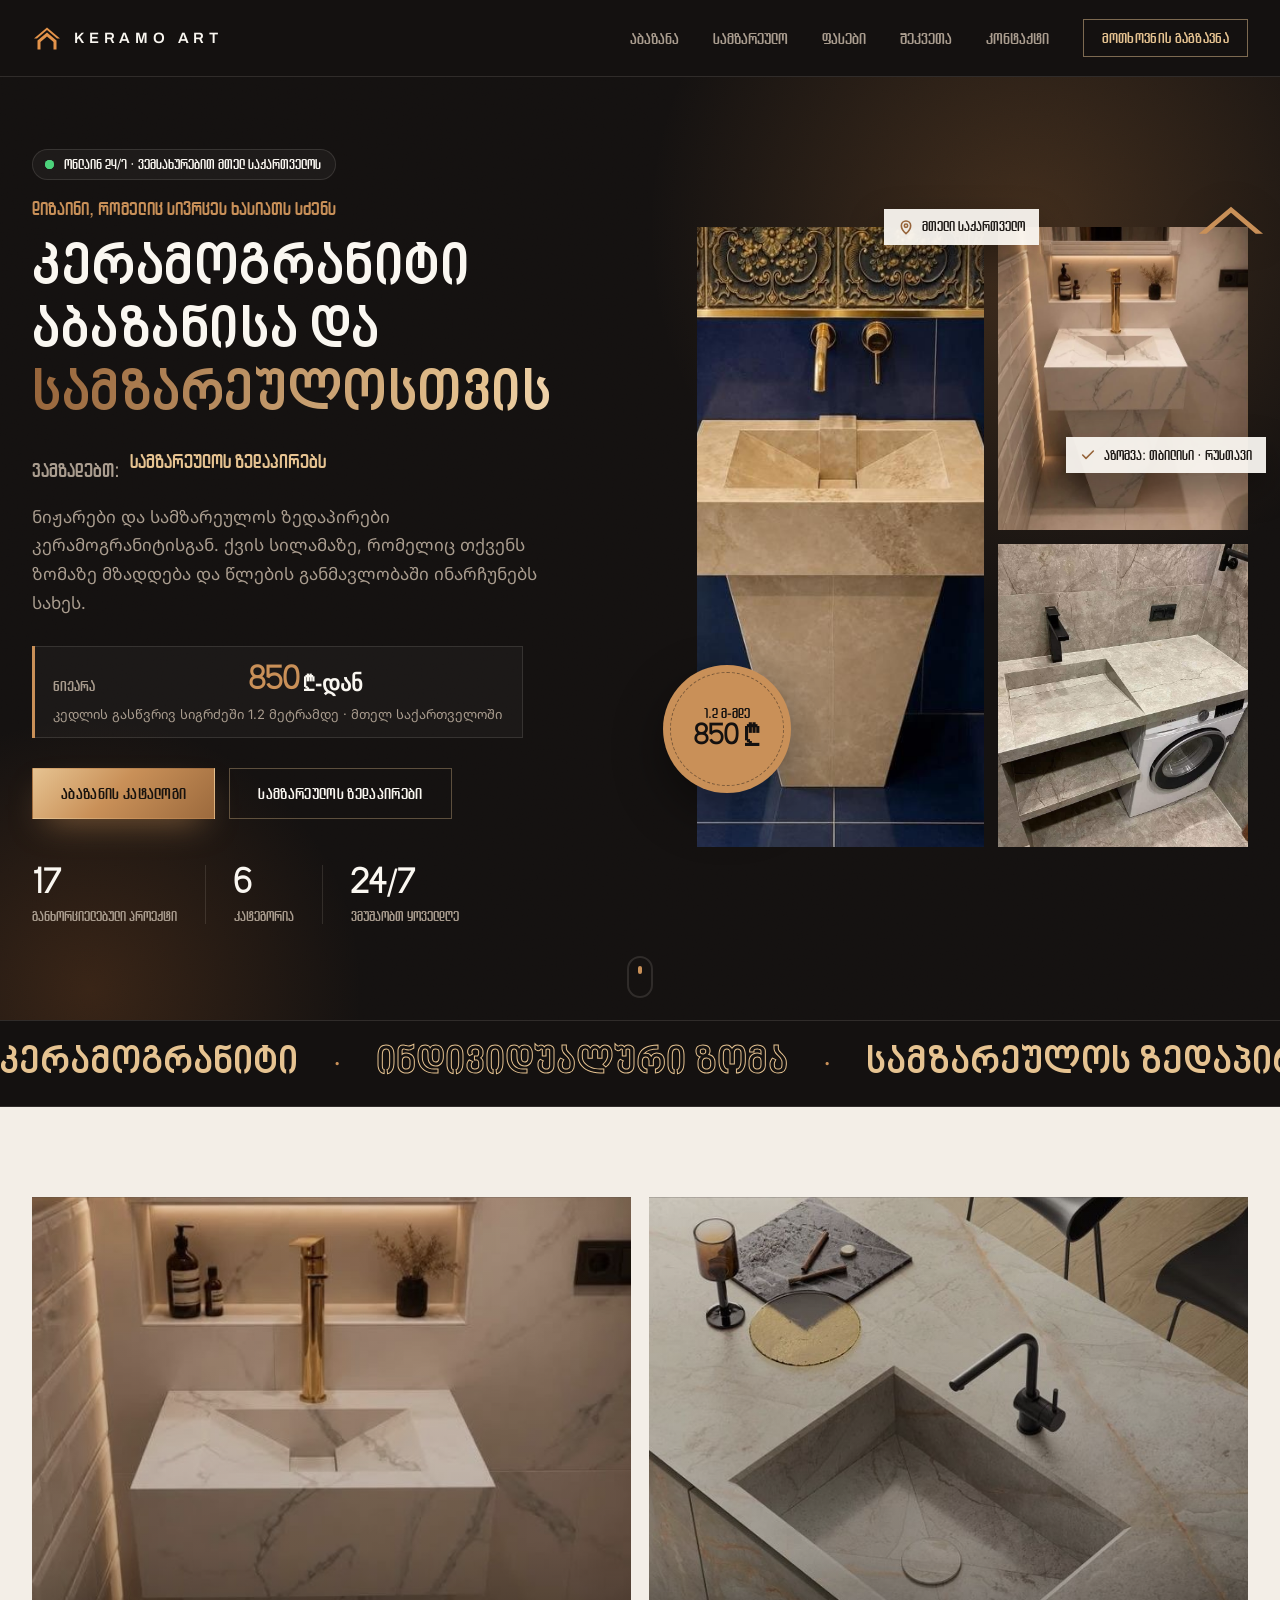
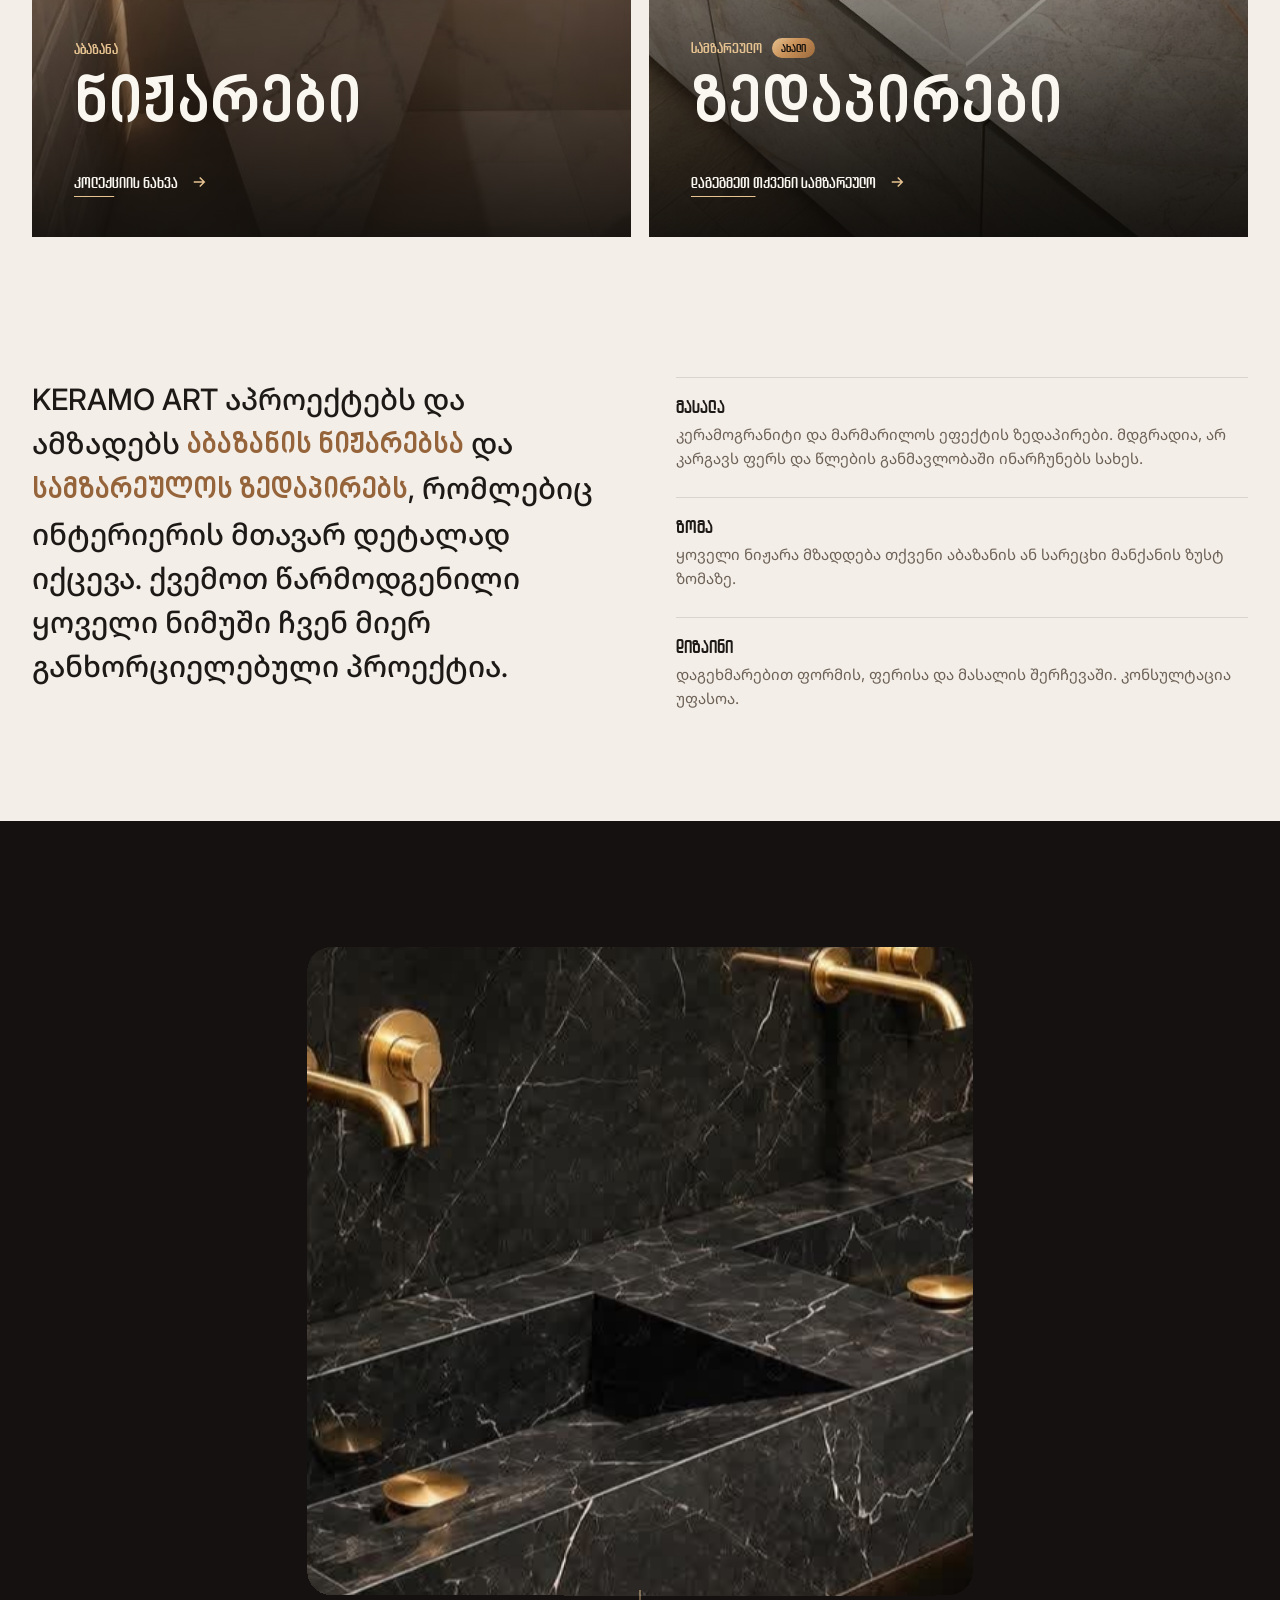
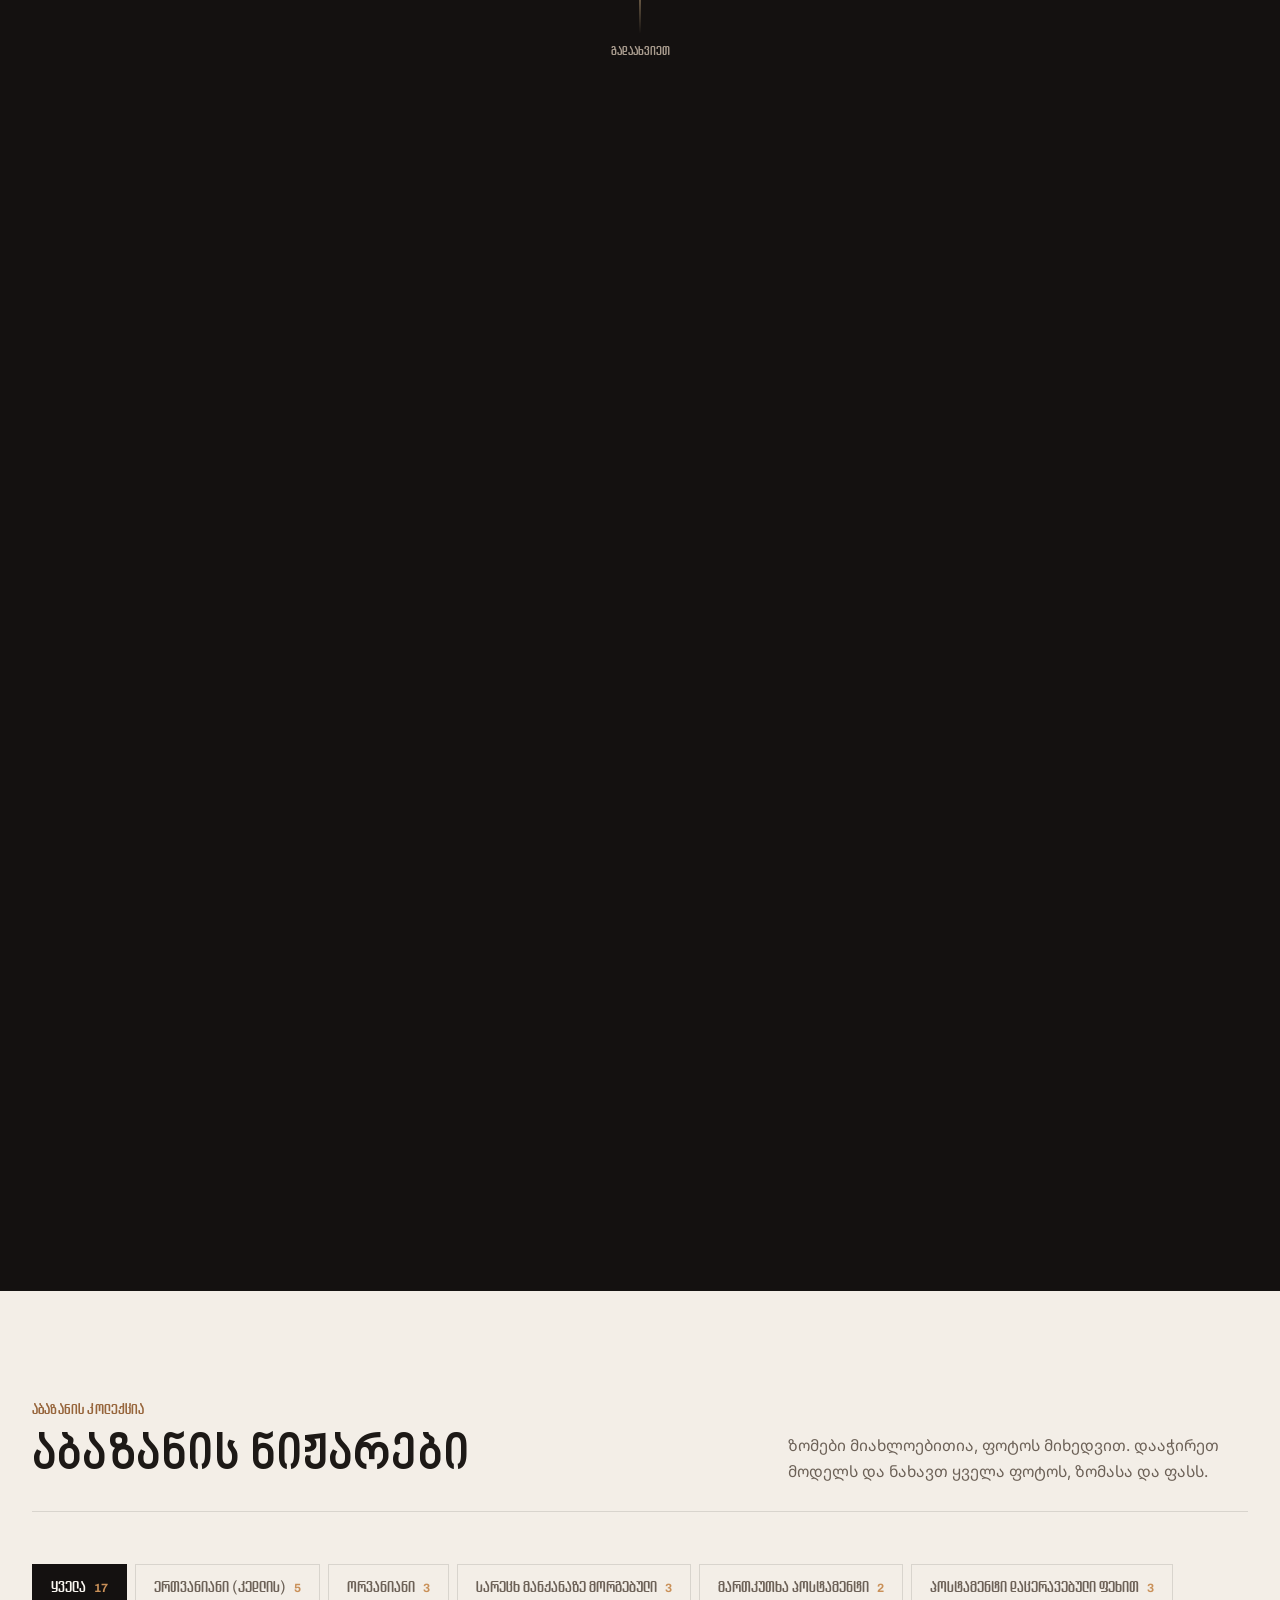
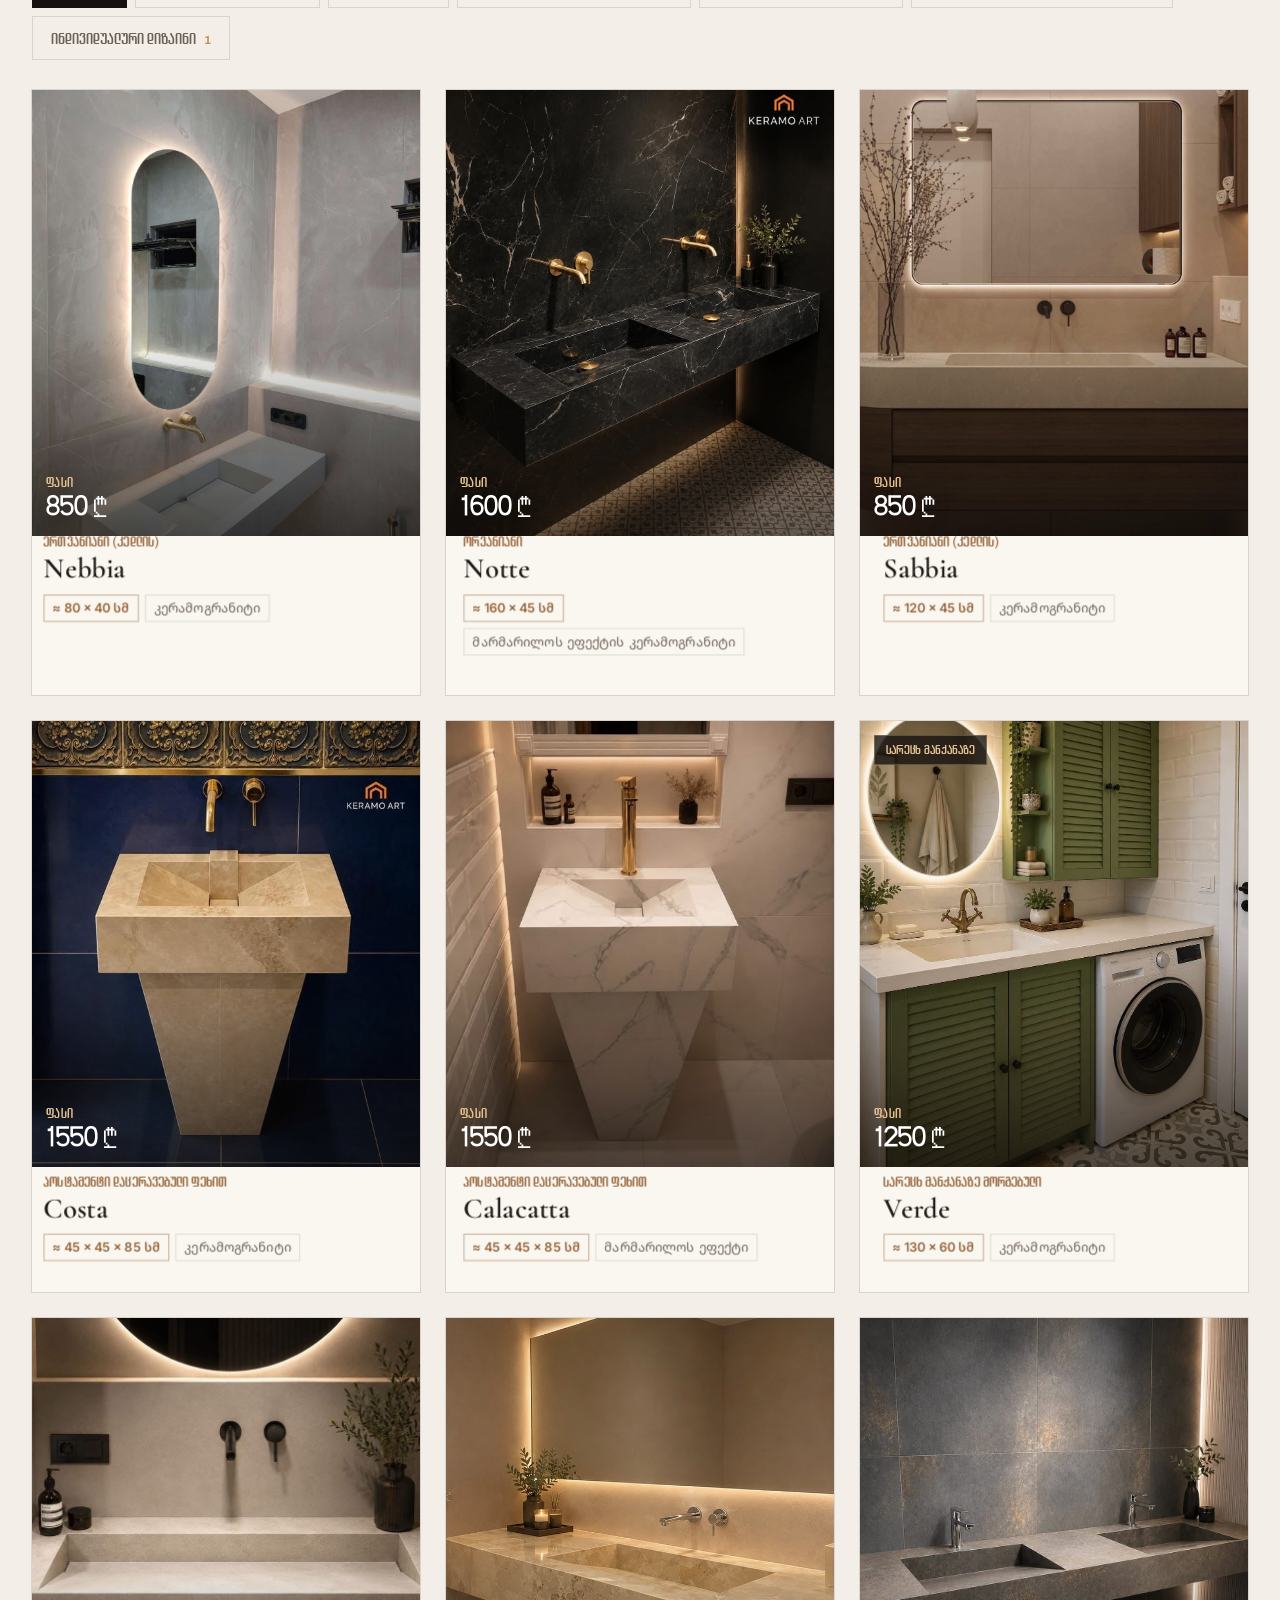
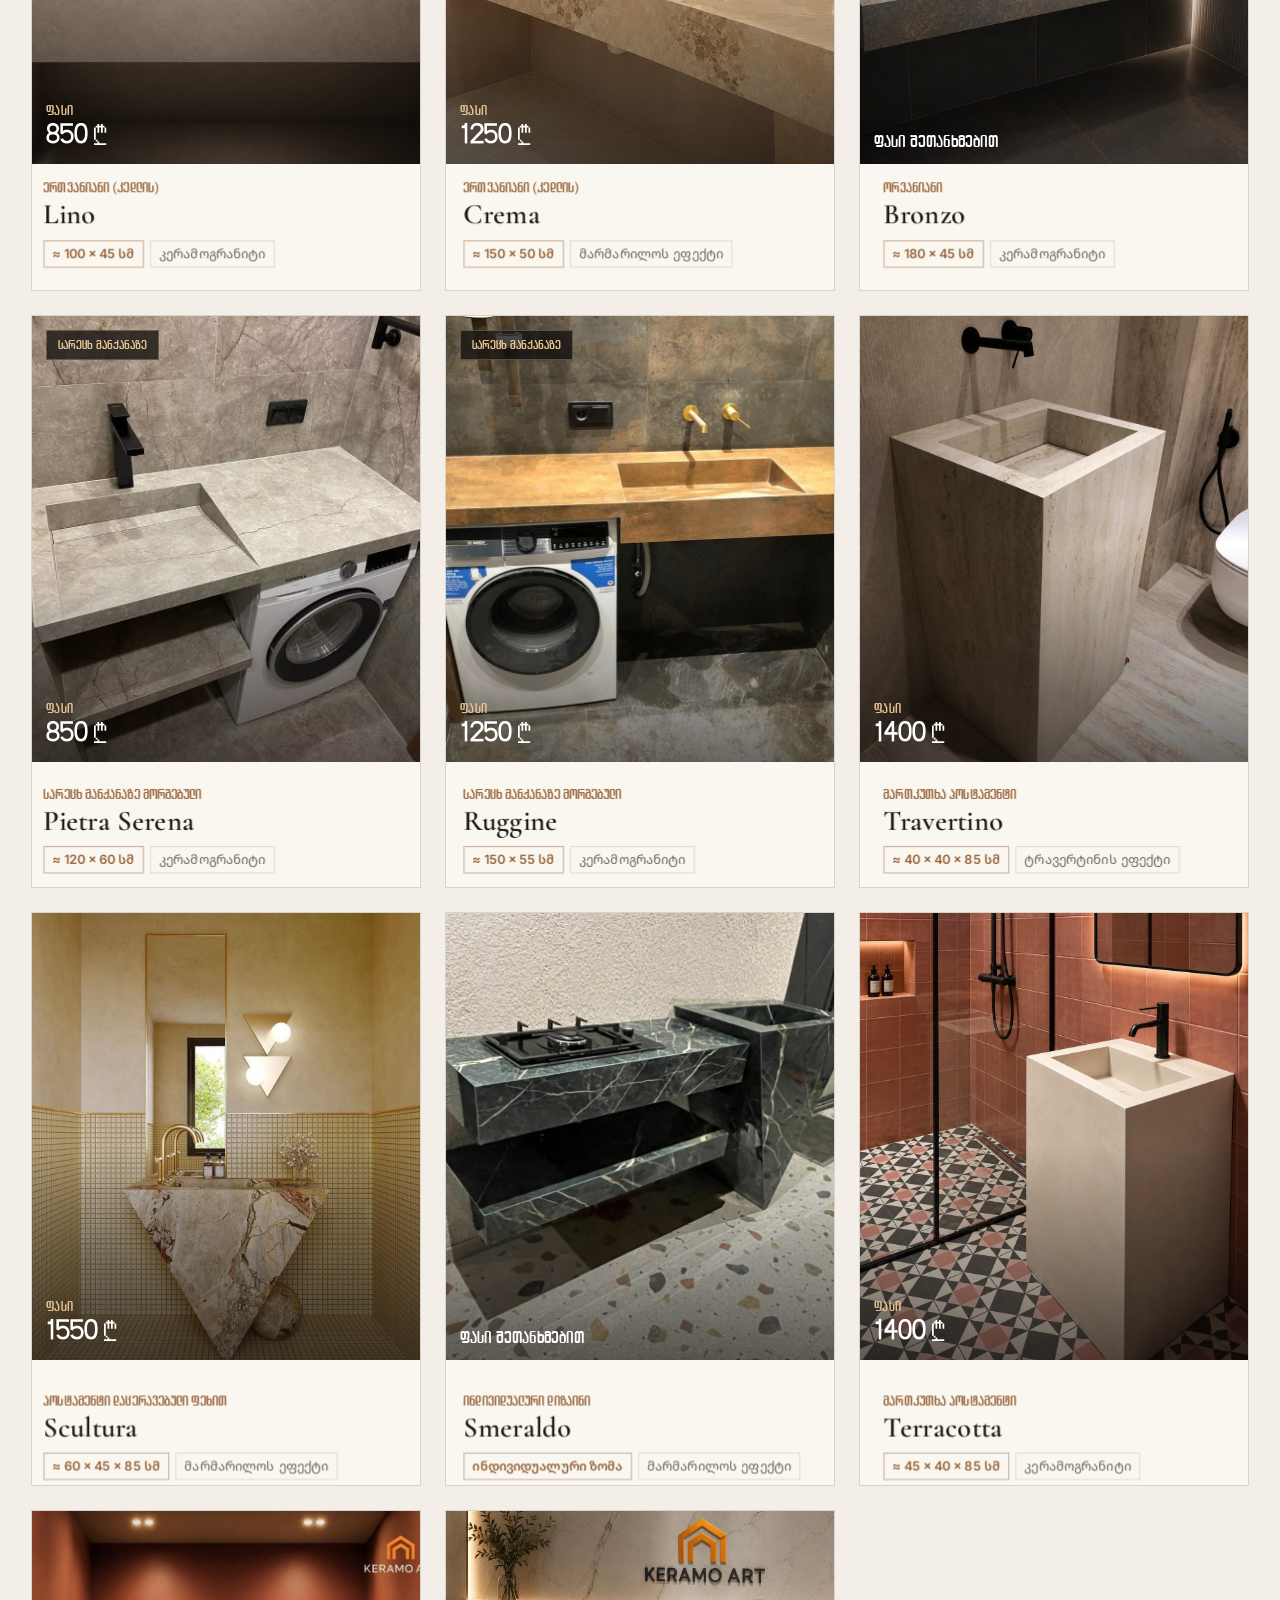
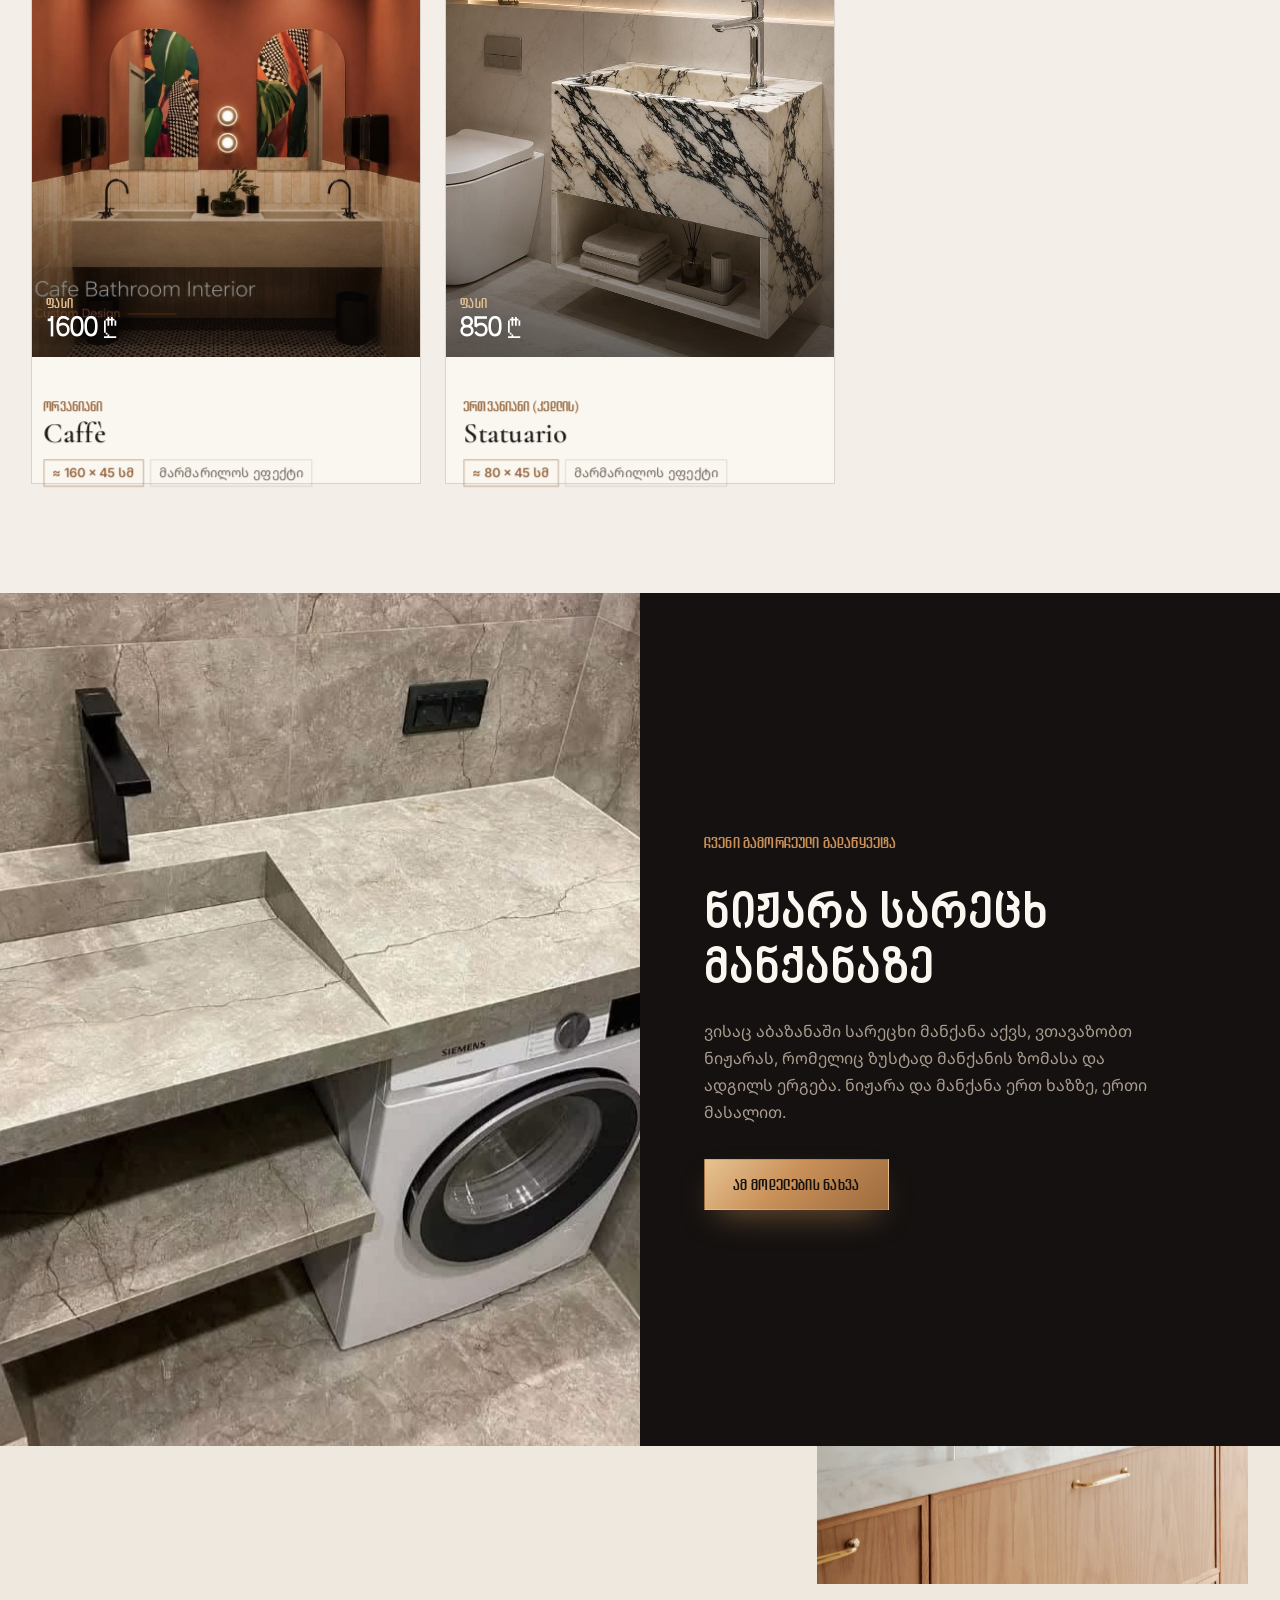
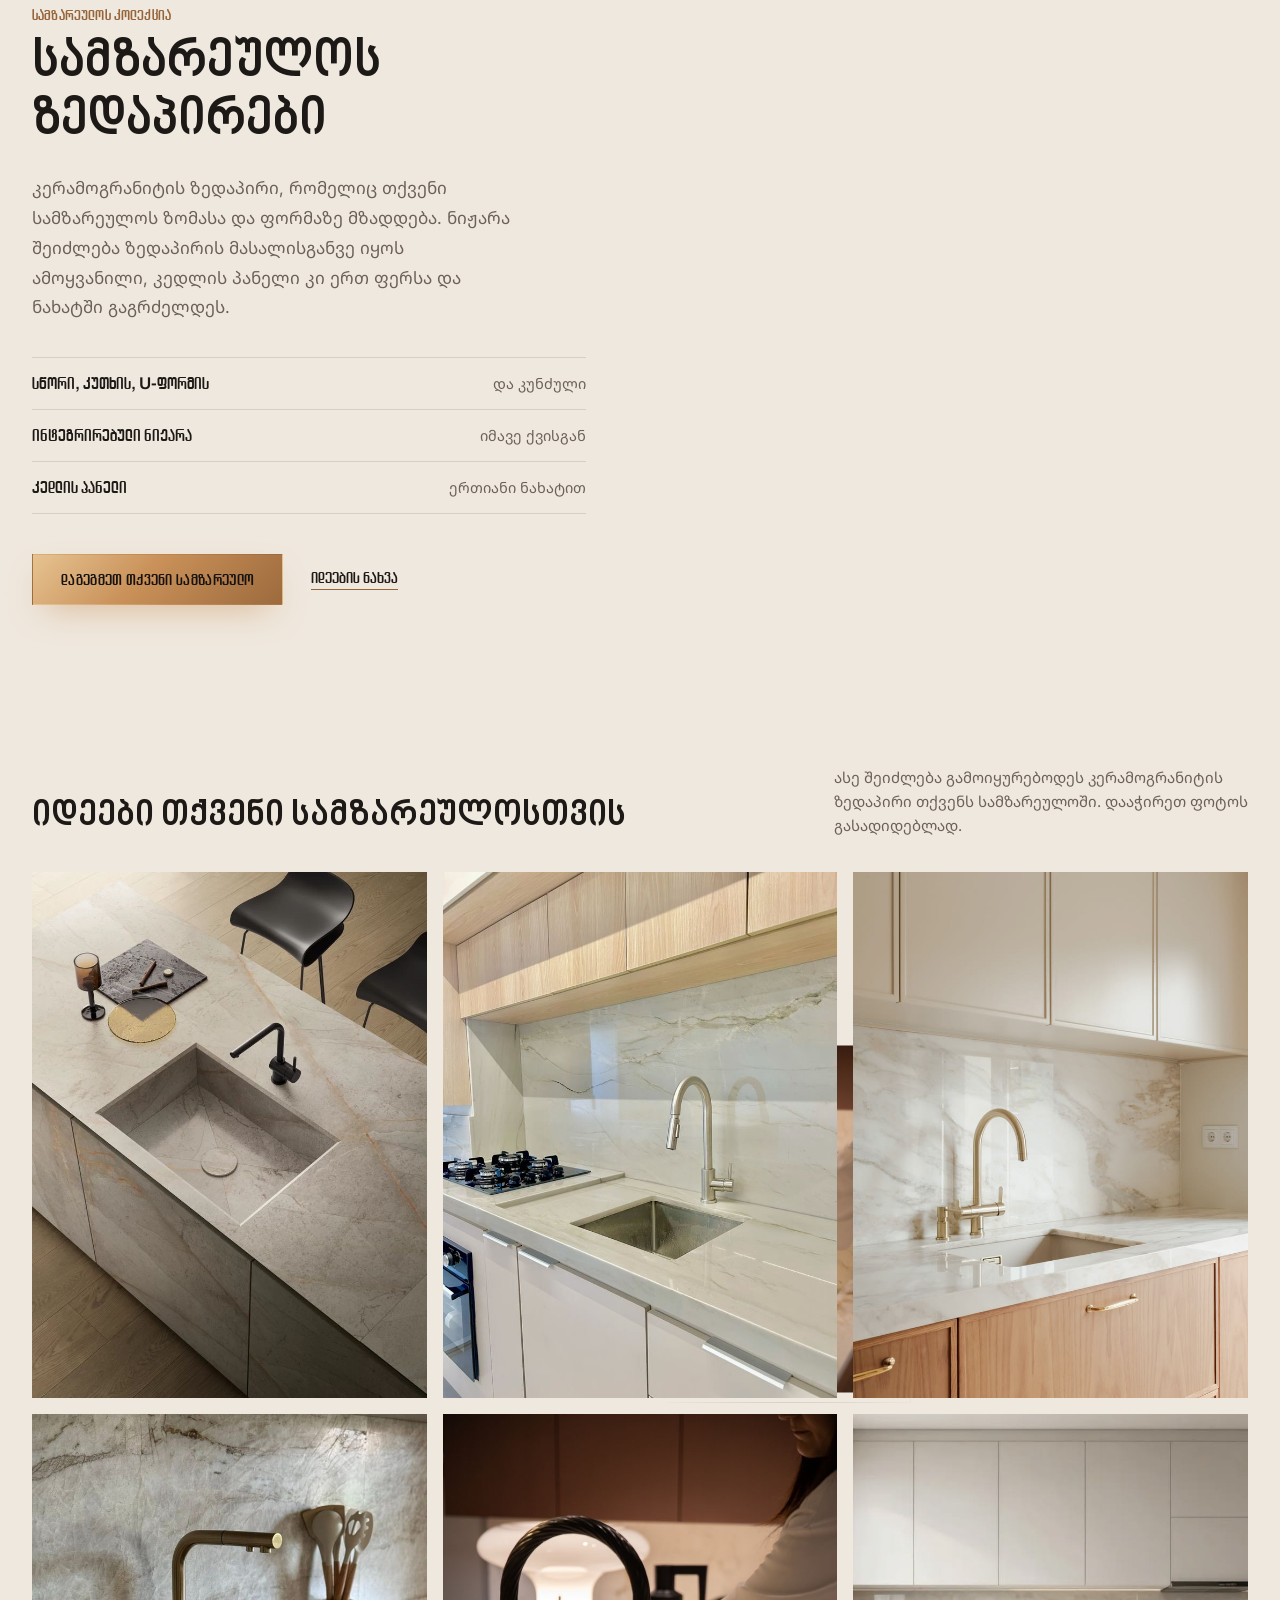
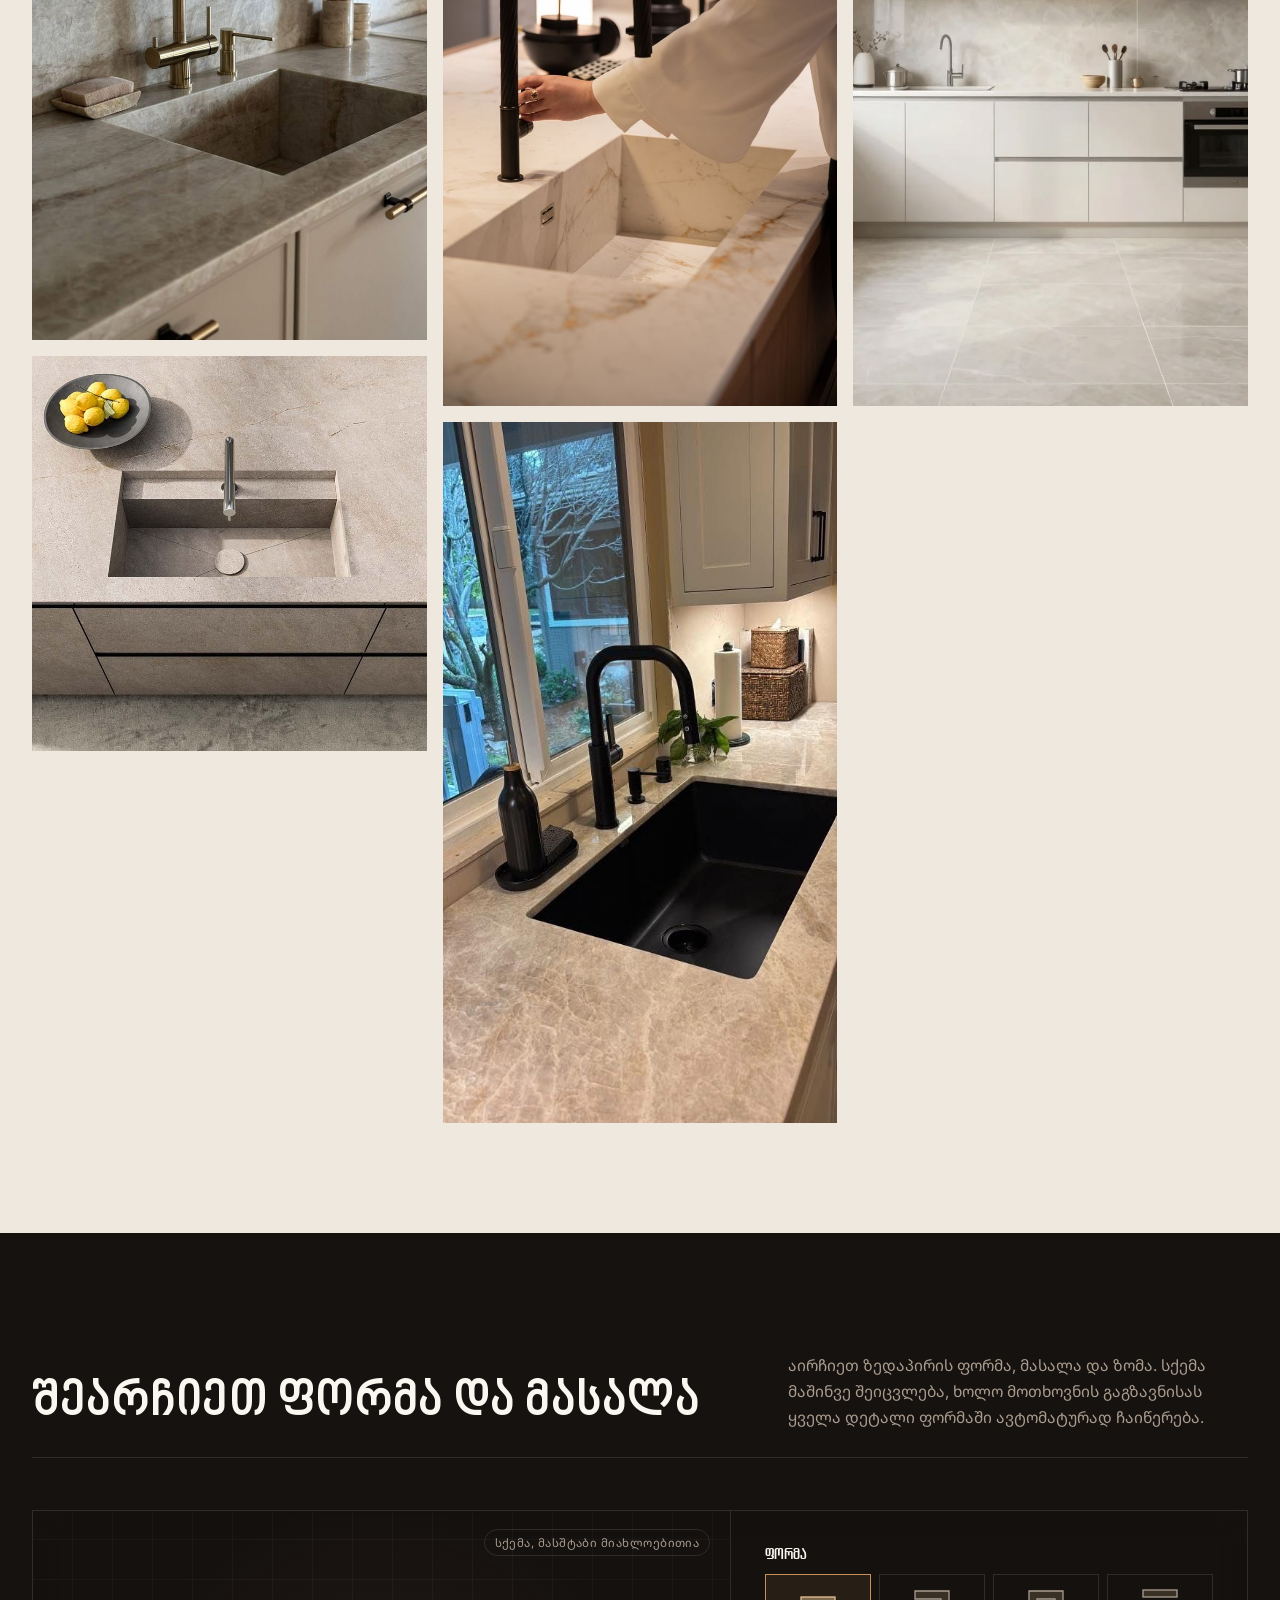
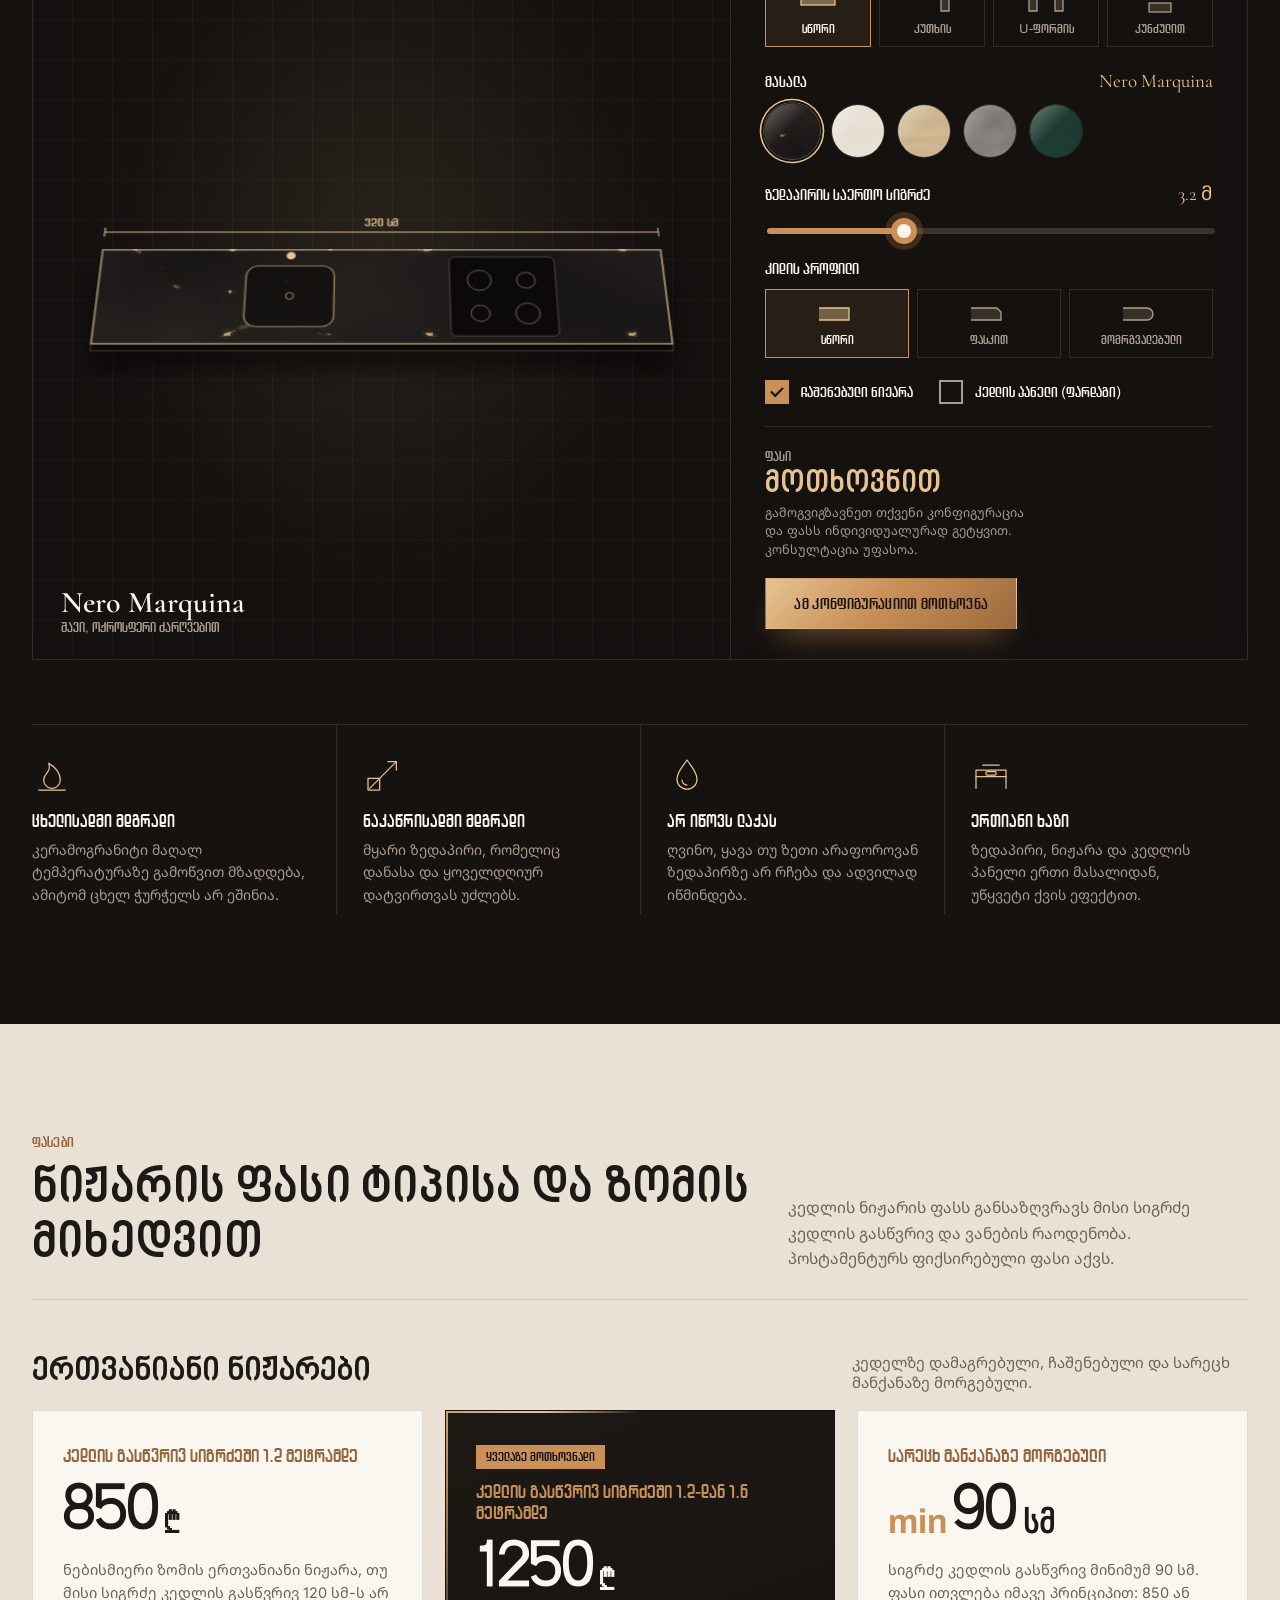
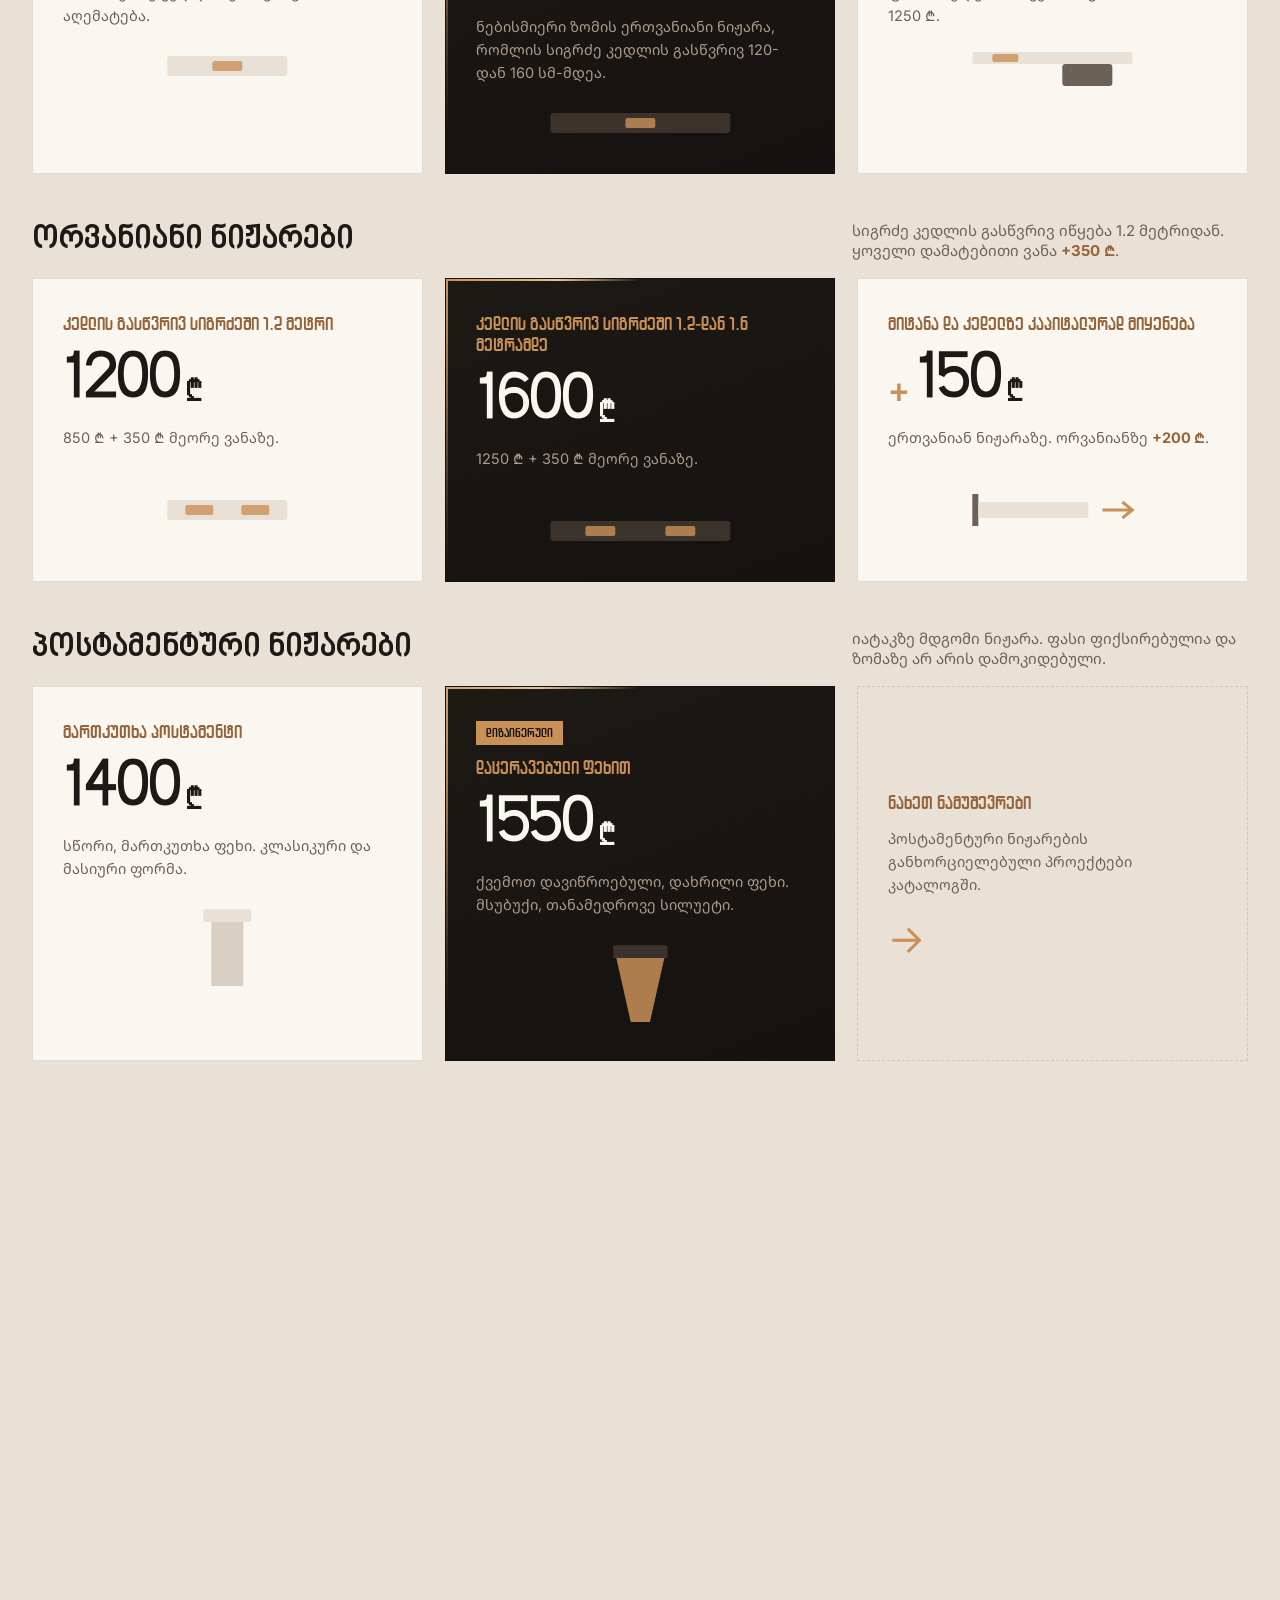
==== commit 3a1742c1: "Add files via upload" ====
--- a/index.html
+++ b/index.html
@@ -3,18 +3,18 @@
 <head>
 <meta charset="utf-8">
 <meta name="viewport" content="width=device-width, initial-scale=1, viewport-fit=cover">
-<title>KERAMO ART — კერამო არტის აბაზანის ნიჟარები</title>
-<meta name="description" content="კერამო არტის აბაზანის ნიჟარები კერამოგრანიტისგან: ერთვანიანი, ორვანიანი, პოსტამენტური და სარეცხ მანქანაზე მორგებული. კედლის გასწვრივ 1.2 მეტრამდე — 850 ₾, 1.2–1.6 მეტრი — 1250 ₾, ორვანიანი +350 ₾, პოსტამენტური — 1400/1550 ₾.">
-<meta name="theme-color" content="#211d1a">
-<meta property="og:title" content="KERAMO ART — აბაზანის ნიჟარები კერამოგრანიტისგან">
-<meta property="og:description" content="დიზაინი, რომელიც სივრცეს ხასიათს სძენს. კედლის გასწვრივ 1.2 მეტრამდე ნიჟარა — 850 ₾.">
+<title>KERAMO ART | აბაზანის ნიჟარები და სამზარეულოს ზედაპირები კერამოგრანიტისგან</title>
+<meta name="description" content="KERAMO ART: აბაზანის ნიჟარები და სამზარეულოს ზედაპირები კერამოგრანიტისგან, თქვენს ზომაზე. ნიჟარა კედლის გასწვრივ 1.2 მეტრამდე 850 ₾, 1.2–1.6 მეტრი 1250 ₾. სამზარეულოს ზედაპირი: სწორი, კუთხის, U-ფორმის და კუნძული.">
+<meta name="theme-color" content="#141110">
+<meta property="og:title" content="KERAMO ART | ნიჟარები და სამზარეულოს ზედაპირები კერამოგრანიტისგან">
+<meta property="og:description" content="დიზაინი, რომელიც სივრცეს ხასიათს სძენს. აბაზანის ნიჟარები 850 ₾-დან და სამზარეულოს ზედაპირები თქვენს ზომაზე.">
 <meta property="og:image" content="https://keramoart.com.ge/assets/sinks/notte-01.jpg">
 <meta property="og:url" content="https://keramoart.com.ge/">
 <meta property="og:type" content="website">
 <link rel="icon" type="image/svg+xml" href="assets/logo-mark.svg">
 <link rel="preload" href="assets/fonts/bpg-nino-mtavruli-bold.woff" as="font" type="font/woff" crossorigin>
 <link rel="preload" href="assets/fonts/ar-archy-semibold.woff" as="font" type="font/woff" crossorigin>
-<link rel="stylesheet" href="css/style.css?v=7">
+<link rel="stylesheet" href="css/style.css?v=14">
 </head>
 <body class="is-loading">
 
@@ -37,7 +37,8 @@
       <span class="brand-word">KERAMO ART</span>
     </a>
     <nav class="main-nav" id="main-nav">
-      <a href="#catalog">კატალოგი</a>
+      <a href="#catalog">აბაზანა</a>
+      <a href="#kitchen">სამზარეულო</a>
       <a href="#prices">ფასები</a>
       <a href="#process">შეკვეთა</a>
       <a href="#contact">კონტაქტი</a>
@@ -62,20 +63,20 @@
         <p class="live-pill anim-up" style="--d:0s"><span class="live-dot"></span>ონლაინ 24/7 · ვემსახურებით მთელ საქართველოს</p>
         <p class="hero-eyebrow anim-up" style="--d:.05s">დიზაინი, რომელიც სივრცეს ხასიათს სძენს</p>
         <h1 class="hero-title">
-          <span class="line"><span>კერამო არტის</span></span>
-          <span class="line"><span>აბაზანის</span></span>
-          <span class="line"><span class="accent-word">ნიჟარები</span></span>
+          <span class="line"><span>კერამოგრანიტი</span></span>
+          <span class="line"><span>აბაზანისა და</span></span>
+          <span class="line"><span class="accent-word">სამზარეულოსთვის</span></span>
         </h1>
-        <p class="rotator anim-up" style="--d:.45s" aria-live="off"><span class="rot-label">ტიპი:</span><span class="rot-words" id="rot-words"><b class="on">ჩაშენებული</b><b>ორვანიანი</b><b>პოსტამენტური</b><b>სარეცხ მანქანაზე მორგებული</b><b>ინდივიდუალური დიზაინი</b></span></p>
-        <p class="lede anim-up" style="--d:.55s">კერამოგრანიტის ნიჟარები, რომლებიც მზადდება ზუსტად თქვენს ზომაზე — ერთვანიანი, ორვანიანი, პოსტამენტური და სარეცხ მანქანაზე მორგებული.</p>
+        <p class="rotator anim-up" style="--d:.45s" aria-live="off"><span class="rot-label">ვამზადებთ:</span><span class="rot-words" id="rot-words"><b class="on">აბაზანის ნიჟარებს</b><b>სამზარეულოს ზედაპირებს</b><b>კუნძულებს</b><b>პოსტამენტურ ნიჟარებს</b><b>ინდივიდუალურ დიზაინს</b></span></p>
+        <p class="lede anim-up" style="--d:.55s">ნიჟარები და სამზარეულოს ზედაპირები კერამოგრანიტისგან. ქვის სილამაზე, რომელიც თქვენს ზომაზე მზადდება და წლების განმავლობაში ინარჩუნებს სახეს.</p>
         <div class="hero-price anim-up" style="--d:.65s">
-          <span class="hp-label">ფასი</span>
+          <span class="hp-label">ნიჟარა</span>
           <span class="hp-value"><b>850</b> ₾-დან</span>
           <span class="hp-note">კედლის გასწვრივ სიგრძეში 1.2 მეტრამდე · მთელ საქართველოში</span>
         </div>
         <div class="hero-actions anim-up" style="--d:.75s">
-          <a href="#catalog" class="btn btn-primary magnetic"><span>კატალოგის ნახვა</span></a>
-          <a href="#prices" class="btn btn-ghost magnetic"><span>ფასის გამოთვლა</span></a>
+          <a href="#catalog" class="btn btn-primary magnetic"><span>აბაზანის კატალოგი</span></a>
+          <a href="#kitchen" class="btn btn-ghost magnetic"><span>სამზარეულოს ზედაპირები</span></a>
         </div>
         <div class="hero-stats anim-up" style="--d:.85s">
           <div class="hero-stat"><span class="num" data-count="17" id="stat-products">0</span><span class="label">განხორციელებული პროექტი</span></div>
@@ -100,20 +101,67 @@
   <!-- MARQUEE -->
   <div class="marquee" id="marquee" aria-hidden="true">
     <div class="marquee-track">
-      <span>კერამოგრანიტი</span><i>✦</i><span>ინდივიდუალური ზომა</span><i>✦</i><span>მთელ საქართველოში</span><i>✦</i><span>24/7</span><i>✦</i><span>850 ₾-დან</span><i>✦</i><span>სარეცხ მანქანაზე მორგება</span><i>✦</i>
-      <span>კერამოგრანიტი</span><i>✦</i><span>ინდივიდუალური ზომა</span><i>✦</i><span>მთელ საქართველოში</span><i>✦</i><span>24/7</span><i>✦</i><span>850 ₾-დან</span><i>✦</i><span>სარეცხ მანქანაზე მორგება</span><i>✦</i>
+      <span>კერამოგრანიტი</span><i>·</i><span>ინდივიდუალური ზომა</span><i>·</i><span>სამზარეულოს ზედაპირები</span><i>·</i><span>მთელ საქართველოში</span><i>·</i><span>აბაზანის ნიჟარები</span><i>·</i><span>კუნძულები</span><i>·</i>
+      <span>კერამოგრანიტი</span><i>·</i><span>ინდივიდუალური ზომა</span><i>·</i><span>სამზარეულოს ზედაპირები</span><i>·</i><span>მთელ საქართველოში</span><i>·</i><span>აბაზანის ნიჟარები</span><i>·</i><span>კუნძულები</span><i>·</i>
     </div>
   </div>
+
+  <!-- marble materials (SVG filters are generated by app.js) -->
+  <svg class="defs" width="0" height="0" aria-hidden="true" focusable="false"><defs id="mat-defs"></defs></svg>
+
+  <!-- TWO WORLDS -->
+  <section class="worlds" id="worlds" aria-label="მიმართულებები">
+    <div class="wrap">
+      <div class="worlds-grid">
+        <a href="#catalog" class="world world-bath reveal" data-cursor="ნახვა">
+          <div class="world-media"><img src="assets/sinks/calacatta-01.jpg" alt="" loading="lazy"></div>
+          <div class="world-copy">
+            <span class="world-idx">აბაზანა</span>
+            <h2 class="world-title">ნიჟარები</h2>
+            <p>ერთვანიანი, ორვანიანი, პოსტამენტური და სარეცხ მანქანაზე მორგებული. <b id="world-bath-count">17</b> განხორციელებული პროექტი.</p>
+            <span class="world-link">კოლექციის ნახვა <svg viewBox="0 0 24 24"><path d="M5 12h14M13 6l6 6-6 6"/></svg></span>
+          </div>
+        </a>
+        <a href="#kitchen" class="world world-kitchen reveal" style="--d:.12s" data-cursor="ნახვა">
+          <div class="world-media">
+            <img src="assets/kitchen/kitchen-01.jpg" alt="" loading="lazy">
+          </div>
+          <div class="world-copy">
+            <span class="world-idx">სამზარეულო <em class="world-new">ახალი</em></span>
+            <h2 class="world-title">ზედაპირები</h2>
+            <p>სწორი, კუთხის, U-ფორმის ზედაპირები და კუნძულები, ჩაშენებული ნიჟარით და კედლის პანელით.</p>
+            <span class="world-link">დაგეგმეთ თქვენი სამზარეულო <svg viewBox="0 0 24 24"><path d="M5 12h14M13 6l6 6-6 6"/></svg></span>
+          </div>
+        </a>
+      </div>
+    </div>
+  </section>
 
   <!-- ABOUT -->
   <section id="about" class="about-section">
     <div class="wrap about">
-      <p class="lede-large reveal">KERAMO ART აპროექტებს და ამზადებს <em>აბაზანის ნიჟარებს</em>, რომლებიც ინტერიერის მთავარ დეტალად იქცევა — ყოველი ნიმუში ქვემოთ უკვე განხორციელებული პროექტია.</p>
+      <p class="lede-large scrub-text" id="scrub-text">KERAMO ART აპროექტებს და ამზადებს <em>აბაზანის ნიჟარებსა</em> და <em>სამზარეულოს ზედაპირებს</em>, რომლებიც ინტერიერის მთავარ დეტალად იქცევა. ქვემოთ წარმოდგენილი ყოველი ნიმუში ჩვენ მიერ განხორციელებული პროექტია.</p>
       <ul class="about-points">
-        <li class="reveal" style="--d:.05s"><span class="ap-num">01</span><div><strong>მასალა</strong><span>კერამოგრანიტი და მარმარილოს ეფექტის ზედაპირები — მდგრადი, არ კარგავს ფერს და წლების განმავლობაში ინარჩუნებს სახეს.</span></div></li>
-        <li class="reveal" style="--d:.15s"><span class="ap-num">02</span><div><strong>ზომა</strong><span>ყოველი ნიჟარა მზადდება თქვენი აბაზანის ან სარეცხი მანქანის ზუსტ ზომაზე.</span></div></li>
-        <li class="reveal" style="--d:.25s"><span class="ap-num">03</span><div><strong>დიზაინი</strong><span>დაგეხმარებით ფორმის, ფერისა და მასალის შერჩევაში — კონსულტაცია უფასოა.</span></div></li>
+        <li class="reveal" style="--d:.05s"><div><strong>მასალა</strong><span>კერამოგრანიტი და მარმარილოს ეფექტის ზედაპირები. მდგრადია, არ კარგავს ფერს და წლების განმავლობაში ინარჩუნებს სახეს.</span></div></li>
+        <li class="reveal" style="--d:.15s"><div><strong>ზომა</strong><span>ყოველი ნიჟარა მზადდება თქვენი აბაზანის ან სარეცხი მანქანის ზუსტ ზომაზე.</span></div></li>
+        <li class="reveal" style="--d:.25s"><div><strong>დიზაინი</strong><span>დაგეხმარებით ფორმის, ფერისა და მასალის შერჩევაში. კონსულტაცია უფასოა.</span></div></li>
       </ul>
+    </div>
+  </section>
+
+  <!-- SHOWCASE: photo expands to full screen while scrolling -->
+  <section class="showcase" id="showcase" aria-label="ინდივიდუალური დამზადება">
+    <div class="showcase-sticky">
+      <div class="showcase-frame" id="showcase-frame">
+        <img src="assets/sinks/notte-01.jpg" alt="Notte, ორვანიანი ნიჟარა შავი მარმარილოს ეფექტით, ოქროსფერი ონკანებით" loading="lazy">
+      </div>
+      <div class="showcase-copy" id="showcase-copy">
+        <p class="sc-tag">ინდივიდუალური დამზადება</p>
+        <h2 class="sc-title">დამზადებულია თქვენი სივრცისთვის</h2>
+        <p class="sc-text">ყოველ ნიჟარასა და ზედაპირს ვამზადებთ ინდივიდუალურად, თქვენი სივრცის ზომის, ფორმისა და სტილის გათვალისწინებით. მასალისა და ფერის შერჩევაში დაგეხმარებით, კონსულტაცია უფასოა.</p>
+        <a href="#catalog" class="btn btn-primary magnetic"><span>ნამუშევრების ნახვა</span></a>
+      </div>
+      <div class="sc-hint" aria-hidden="true"><span></span>გადაახვიეთ</div>
     </div>
   </section>
 
@@ -122,10 +170,10 @@
     <div class="wrap">
       <div class="section-head">
         <div>
-          <p class="section-tag reveal">სრული კატალოგი</p>
-          <h2 class="split-title">განხორციელებული პროექტები</h2>
-        </div>
-        <p class="reveal">ზომები მიახლოებითია, ფოტოს მიხედვით. დააჭირეთ მოდელს — ნახავთ ყველა ფოტოს, ზომას და ფასს.</p>
+          <p class="section-tag reveal">აბაზანის კოლექცია</p>
+          <h2 class="split-title">აბაზანის ნიჟარები</h2>
+        </div>
+        <p class="reveal">ზომები მიახლოებითია, ფოტოს მიხედვით. დააჭირეთ მოდელს და ნახავთ ყველა ფოტოს, ზომასა და ფასს.</p>
       </div>
 
       <div class="filters" role="group" aria-label="კატეგორიის ფილტრი" id="filters"><span class="filter-ink" id="filter-ink"></span></div>
@@ -145,8 +193,140 @@
       <div class="washer-feature-copy">
         <p class="section-tag reveal">ჩვენი გამორჩეული გადაწყვეტა</p>
         <h2 class="split-title">ნიჟარა სარეცხ მანქანაზე</h2>
-        <p class="reveal">ვისაც აბაზანაში სარეცხი მანქანა აქვს, ვთავაზობთ ნიჟარას, რომელიც ზუსტად მანქანის ზომასა და ადგილს ერგება — ერთიანი ხაზი, ერთი მასალა.</p>
+        <p class="reveal">ვისაც აბაზანაში სარეცხი მანქანა აქვს, ვთავაზობთ ნიჟარას, რომელიც ზუსტად მანქანის ზომასა და ადგილს ერგება. ნიჟარა და მანქანა ერთ ხაზზე, ერთი მასალით.</p>
         <button type="button" class="btn btn-primary magnetic reveal" id="washer-cta"><span>ამ მოდელების ნახვა</span></button>
+      </div>
+    </div>
+  </section>
+
+  <!-- KITCHEN: intro + ideas gallery (light) -->
+  <section id="kitchen" class="k-intro">
+    <div class="wrap">
+      <div class="k-intro-grid">
+        <div class="k-intro-copy">
+          <p class="section-tag reveal">სამზარეულოს კოლექცია</p>
+          <h2 class="split-title">სამზარეულოს ზედაპირები</h2>
+          <p class="k-lead reveal">კერამოგრანიტის ზედაპირი, რომელიც თქვენი სამზარეულოს ზომასა და ფორმაზე მზადდება. ნიჟარა შეიძლება ზედაპირის მასალისგანვე იყოს ამოყვანილი, კედლის პანელი კი ერთ ფერსა და ნახატში გაგრძელდეს.</p>
+          <ul class="k-facts reveal">
+            <li><b>სწორი, კუთხის, U-ფორმის</b><span>და კუნძული</span></li>
+            <li><b>ინტეგრირებული ნიჟარა</b><span>იმავე ქვისგან</span></li>
+            <li><b>კედლის პანელი</b><span>ერთიანი ნახატით</span></li>
+          </ul>
+          <div class="k-actions reveal">
+            <a href="#kitchen-studio" class="btn btn-primary magnetic"><span>დაგეგმეთ თქვენი სამზარეულო</span></a>
+            <a href="#k-gallery" class="k-textlink">იდეების ნახვა</a>
+          </div>
+        </div>
+        <div class="k-collage" aria-hidden="true">
+          <figure class="kc kc-main" data-speed="-0.06"><img src="assets/kitchen/kitchen-07.jpg" alt="" loading="lazy"></figure>
+          <figure class="kc kc-side" data-speed="0.08"><img src="assets/kitchen/kitchen-03.jpg" alt="" loading="lazy"></figure>
+        </div>
+      </div>
+
+      <div class="k-gallery-head" id="k-gallery">
+        <h3 class="reveal">იდეები თქვენი სამზარეულოსთვის</h3>
+        <p class="reveal">ასე შეიძლება გამოიყურებოდეს კერამოგრანიტის ზედაპირი თქვენს სამზარეულოში. დააჭირეთ ფოტოს გასადიდებლად.</p>
+      </div>
+      <div class="k-gallery" id="k-gallery-grid">
+        <button type="button" class="kg" data-i="0"><img src="assets/kitchen/kitchen-01.jpg" alt="კუნძული ინტეგრირებული ნიჟარით, ნაცრისფერ-ბეჟი ქვის ეფექტი" loading="lazy"><span>კუნძული ინტეგრირებული ნიჟარით</span></button>
+        <button type="button" class="kg" data-i="1"><img src="assets/kitchen/kitchen-04.jpg" alt="ზედაპირი და კედლის პანელი ერთი მასალიდან, ბრინჯაოს ონკანით" loading="lazy"><span>ზედაპირი და კედლის პანელი ერთი მასალიდან</span></button>
+        <button type="button" class="kg" data-i="2"><img src="assets/kitchen/kitchen-02.jpg" alt="ქვიშისფერი ზედაპირი ჩაშენებული ნიჟარით" loading="lazy"><span>ქვიშისფერი ქვა, ჩაშენებული ნიჟარა</span></button>
+        <button type="button" class="kg" data-i="3"><img src="assets/kitchen/kitchen-06.jpg" alt="თეთრი მარმარილოს ეფექტის ზედაპირი და კედლის პანელი" loading="lazy"><span>თეთრი მარმარილო, კედლის პანელით</span></button>
+        <button type="button" class="kg" data-i="4"><img src="assets/kitchen/kitchen-03.jpg" alt="კალაკატას ეფექტის ზედაპირი ინტეგრირებული ნიჟარით" loading="lazy"><span>კალაკატას ეფექტი, ინტეგრირებული ნიჟარა</span></button>
+        <button type="button" class="kg" data-i="5"><img src="assets/kitchen/kitchen-05.jpg" alt="ბეჟი მარმარილოს ეფექტის ზედაპირი შავი ნიჟარით" loading="lazy"><span>ბეჟი მარმარილო და შავი ნიჟარა</span></button>
+        <button type="button" class="kg" data-i="6"><img src="assets/kitchen/kitchen-07.jpg" alt="თეთრი მარმარილოს ეფექტი და მუხის კარადები" loading="lazy"><span>თეთრი მარმარილო და მუხა</span></button>
+        <button type="button" class="kg" data-i="7"><img src="assets/kitchen/kitchen-08.jpg" alt="მინიმალისტური სამზარეულო ღია ნაცრისფერი ქვით" loading="lazy"><span>მინიმალისტური სამზარეულო, ღია ქვა</span></button>
+      </div>
+    </div>
+  </section>
+
+  <!-- KITCHEN: configurator (dark) -->
+  <section id="kitchen-studio" class="kitchen">
+    <div class="wrap">
+      <div class="section-head">
+        <div>
+          <p class="section-tag reveal">დაგეგმეთ ონლაინ</p>
+          <h2 class="split-title">შეარჩიეთ ფორმა და მასალა</h2>
+        </div>
+        <p class="reveal">აირჩიეთ ზედაპირის ფორმა, მასალა და ზომა. სქემა მაშინვე შეიცვლება, ხოლო მოთხოვნის გაგზავნისას ყველა დეტალი ფორმაში ავტომატურად ჩაიწერება.</p>
+      </div>
+
+      <!-- configurator -->
+      <div class="studio reveal" id="studio">
+        <div class="studio-stage" id="studio-stage">
+          <div class="stage-tilt" id="stage-tilt">
+            <svg class="stage-svg" id="stage-svg" viewBox="0 0 640 440" role="img" aria-label="სამზარეულოს ზედაპირის სქემა"></svg>
+          </div>
+          <div class="stage-caption">
+            <span id="stage-mat-name">Nero Marquina</span>
+            <small id="stage-mat-desc">შავი, ოქროსფერი ძარღვებით</small>
+          </div>
+          <span class="stage-badge">სქემა, მასშტაბი მიახლოებითია</span>
+        </div>
+        <div class="studio-panel">
+          <div class="st-group">
+            <p class="st-label">ფორმა</p>
+            <div class="st-shapes" id="st-shapes" role="group" aria-label="ზედაპირის ფორმა">
+              <button type="button" data-shape="straight" aria-pressed="true"><svg viewBox="0 0 40 28"><rect x="3" y="10" width="34" height="8"/></svg>სწორი</button>
+              <button type="button" data-shape="corner" aria-pressed="false"><svg viewBox="0 0 40 28"><path d="M3 4h34v20h-8V12H3z"/></svg>კუთხის</button>
+              <button type="button" data-shape="u" aria-pressed="false"><svg viewBox="0 0 40 28"><path d="M3 4h34v20h-8V12H11v12H3z"/></svg>U-ფორმის</button>
+              <button type="button" data-shape="island" aria-pressed="false"><svg viewBox="0 0 40 28"><rect x="3" y="3" width="34" height="7"/><rect x="9" y="16" width="22" height="9"/></svg>კუნძულით</button>
+            </div>
+          </div>
+          <div class="st-group">
+            <p class="st-label">მასალა <em id="st-mat-label">Nero Marquina</em></p>
+            <div class="st-mats" id="st-mats" role="group" aria-label="მასალა"></div>
+          </div>
+          <div class="st-group">
+            <label class="st-label" for="st-len">ზედაპირის საერთო სიგრძე <em><output id="st-len-out">3.2</output> მ</em></label>
+            <input type="range" id="st-len" min="1.2" max="8" step="0.1" value="3.2">
+          </div>
+          <div class="st-group">
+            <p class="st-label">კიდის პროფილი</p>
+            <div class="st-edges" id="st-edges" role="group" aria-label="კიდის პროფილი">
+              <button type="button" data-edge="სწორი" aria-pressed="true"><svg viewBox="0 0 40 24"><path d="M2 6h30v12H2"/></svg>სწორი</button>
+              <button type="button" data-edge="ფასკით" aria-pressed="false"><svg viewBox="0 0 40 24"><path d="M2 6h26l4 4v8H2"/></svg>ფასკით</button>
+              <button type="button" data-edge="მომრგვალებული" aria-pressed="false"><svg viewBox="0 0 40 24"><path d="M2 6h24a6 6 0 0 1 6 6a6 6 0 0 1-6 6H2"/></svg>მომრგვალებული</button>
+            </div>
+          </div>
+          <div class="st-group st-checks">
+            <label class="calc-check"><input type="checkbox" id="st-sink" checked><span class="box"></span> ჩაშენებული ნიჟარა</label>
+            <label class="calc-check"><input type="checkbox" id="st-splash"><span class="box"></span> კედლის პანელი (ფარდაგი)</label>
+          </div>
+          <div class="st-result">
+            <div>
+              <p class="st-res-label">ფასი</p>
+              <p class="st-res-value" id="st-price">მოთხოვნით</p>
+              <p class="st-res-note" id="st-price-note">გამოგვიგზავნეთ თქვენი კონფიგურაცია და ფასს ინდივიდუალურად გეტყვით. კონსულტაცია უფასოა.</p>
+            </div>
+            <a href="#contact" class="btn btn-primary magnetic" id="st-cta"><span>ამ კონფიგურაციით მოთხოვნა</span></a>
+          </div>
+        </div>
+      </div>
+
+      <!-- benefits -->
+      <ul class="k-benefits">
+        <li class="reveal" style="--d:0s"><svg viewBox="0 0 48 48"><path d="M14 30c0-8 10-10 6-20 8 4 14 12 14 20a10 10 0 0 1-20 0z"/><path d="M8 42h32"/></svg><strong>ცხელისადმი მდგრადი</strong><span>კერამოგრანიტი მაღალ ტემპერატურაზე გამოწვით მზადდება, ამიტომ ცხელ ჭურჭელს არ ეშინია.</span></li>
+        <li class="reveal" style="--d:.1s"><svg viewBox="0 0 48 48"><path d="M8 40L40 8"/><path d="M30 8h10v10"/><rect x="6" y="28" width="14" height="14"/></svg><strong>ნაკაწრისადმი მდგრადი</strong><span>მყარი ზედაპირი, რომელიც დანასა და ყოველდღიურ დატვირთვას უძლებს.</span></li>
+        <li class="reveal" style="--d:.2s"><svg viewBox="0 0 48 48"><path d="M24 6c6 9 12 15 12 23a12 12 0 0 1-24 0c0-8 6-14 12-23z"/><path d="M18 30a6 6 0 0 0 6 6"/></svg><strong>არ იწოვს ლაქას</strong><span>ღვინო, ყავა თუ ზეთი არაფოროვან ზედაპირზე არ რჩება და ადვილად იწმინდება.</span></li>
+        <li class="reveal" style="--d:.3s"><svg viewBox="0 0 48 48"><rect x="6" y="18" width="36" height="8"/><path d="M6 26v14M42 26v14M14 12h20"/><rect x="18" y="20" width="12" height="4" rx="1"/></svg><strong>ერთიანი ხაზი</strong><span>ზედაპირი, ნიჟარა და კედლის პანელი ერთი მასალიდან, უწყვეტი ქვის ეფექტით.</span></li>
+      </ul>
+
+      <!-- kitchen projects -->
+      <div class="k-projects" id="k-projects" hidden>
+        <div class="ped-head reveal">
+          <h3>ჩვენი სამზარეულოს პროექტები</h3>
+          <p>დააჭირეთ პროექტს და ნახავთ ფოტოებსა და დეტალებს.</p>
+        </div>
+        <div class="tile-grid" id="kitchen-grid" aria-live="polite"></div>
+        <div class="k-empty reveal" id="kitchen-empty" hidden>
+          <svg viewBox="0 0 120 80" aria-hidden="true"><path d="M6 30 H114 V44 H6 Z"/><path d="M14 44 V74 M106 44 V74"/><rect x="28" y="33" width="22" height="8" rx="2"/><circle cx="78" cy="37" r="3"/><circle cx="90" cy="37" r="3"/></svg>
+          <div>
+            <h4>პირველი სამზარეულოს პროექტები მალე გამოჩნდება</h4>
+            <p>შეკვეთებს უკვე ვიღებთ. გამოგვიგზავნეთ სამზარეულოს ზომები ან ფოტო და დაგეხმარებით ფორმისა და მასალის შერჩევაში.</p>
+          </div>
+          <a href="#contact" class="btn btn-ghost magnetic" id="k-empty-cta"><span>კონსულტაცია</span></a>
+        </div>
       </div>
     </div>
   </section>
@@ -156,8 +336,8 @@
     <div class="wrap">
       <div class="section-head">
         <div>
-          <p class="section-tag reveal">გამჭვირვალე ფასები</p>
-          <h2 class="split-title">ფასები ტიპისა და ზომის მიხედვით</h2>
+          <p class="section-tag reveal">ფასები</p>
+          <h2 class="split-title">ნიჟარის ფასი ტიპისა და ზომის მიხედვით</h2>
         </div>
         <p class="reveal">კედლის ნიჟარის ფასს განსაზღვრავს მისი სიგრძე კედლის გასწვრივ და ვანების რაოდენობა. პოსტამენტურს ფიქსირებული ფასი აქვს.</p>
       </div>
@@ -184,7 +364,7 @@
         <article class="price-card addon reveal" style="--d:.24s">
           <p class="pc-range"><span>სარეცხ მანქანაზე მორგებული</span></p>
           <p class="pc-price"><small>min</small><b>90</b><span>სმ</span></p>
-          <p class="pc-desc">სიგრძე კედლის გასწვრივ მინიმუმ 90 სმ. ფასი ითვლება იმავე პრინციპით — 850 ან 1250 ₾.</p>
+          <p class="pc-desc">სიგრძე კედლის გასწვრივ მინიმუმ 90 სმ. ფასი ითვლება იმავე პრინციპით: 850 ან 1250 ₾.</p>
           <svg class="pc-sink" viewBox="0 0 200 40"><rect x="20" y="6" width="160" height="12" rx="2"/><rect x="40" y="8" width="26" height="8" rx="2" class="basin"/><rect x="110" y="18" width="50" height="22" rx="3" class="wall"/></svg>
         </article>
       </div>
@@ -192,7 +372,7 @@
       <!-- double basin -->
       <div class="ped-head reveal">
         <h3>ორვანიანი ნიჟარები</h3>
-        <p>სიგრძე კედლის გასწვრივ იწყება 1.2 მეტრიდან. ყოველი დამატებითი ვანა — <b>+<span data-price="extra">350</span> ₾</b>.</p>
+        <p>სიგრძე კედლის გასწვრივ იწყება 1.2 მეტრიდან. ყოველი დამატებითი ვანა <b>+<span data-price="extra">350</span> ₾</b>.</p>
       </div>
       <div class="price-cards double-cards">
         <article class="price-card reveal" style="--d:0s">
@@ -210,7 +390,7 @@
         <article class="price-card addon reveal" style="--d:.24s">
           <p class="pc-range"><span>მიტანა და კედელზე კაპიტალურად მიყენება</span></p>
           <p class="pc-price"><small>+</small><b data-price="wall">150</b><span>₾</span></p>
-          <p class="pc-desc">ერთვანიან ნიჟარაზე. ორვანიანზე — <b>+<span data-price="wall2">200</span> ₾</b>.</p>
+          <p class="pc-desc">ერთვანიან ნიჟარაზე. ორვანიანზე <b>+<span data-price="wall2">200</span> ₾</b>.</p>
           <svg class="pc-sink" viewBox="0 0 200 40"><rect x="20" y="4" width="6" height="32" class="wall"/><rect x="26" y="12" width="110" height="16" rx="2"/><path d="M150 20 h30 M170 12 l10 8 -10 8" class="arrow"/></svg>
         </article>
       </div>
@@ -218,20 +398,20 @@
       <!-- pedestal -->
       <div class="ped-head reveal">
         <h3>პოსტამენტური ნიჟარები</h3>
-        <p>იატაკზე მდგომი ნიჟარა — ფასი ფიქსირებულია და ზომაზე არ არის დამოკიდებული.</p>
+        <p>იატაკზე მდგომი ნიჟარა. ფასი ფიქსირებულია და ზომაზე არ არის დამოკიდებული.</p>
       </div>
       <div class="price-cards ped-cards">
         <article class="price-card reveal" style="--d:0s">
           <p class="pc-range"><span>მართკუთხა პოსტამენტი</span></p>
           <p class="pc-price"><b data-cat-price="pedestal-rect">1400</b><span>₾</span></p>
-          <p class="pc-desc">სწორი, მართკუთხა ფეხი — კლასიკური და მასიური ფორმა.</p>
+          <p class="pc-desc">სწორი, მართკუთხა ფეხი. კლასიკური და მასიური ფორმა.</p>
           <svg class="pc-ped" viewBox="0 0 120 120"><rect x="30" y="14" width="60" height="16" rx="2" class="top"/><rect x="40" y="30" width="40" height="80" class="leg"/></svg>
         </article>
         <article class="price-card featured reveal" style="--d:.12s">
           <span class="pc-flag">დიზაინერული</span>
           <p class="pc-range"><span>დაცერავებული ფეხით</span></p>
           <p class="pc-price"><b data-cat-price="pedestal-taper">1550</b><span>₾</span></p>
-          <p class="pc-desc">ქვემოთ დავიწროებული, დახრილი ფეხი — მსუბუქი, თანამედროვე სილუეტი.</p>
+          <p class="pc-desc">ქვემოთ დავიწროებული, დახრილი ფეხი. მსუბუქი, თანამედროვე სილუეტი.</p>
           <svg class="pc-ped" viewBox="0 0 120 120"><rect x="26" y="14" width="68" height="16" rx="2" class="top"/><path d="M30 30 H90 L72 110 H48 Z" class="leg"/></svg>
         </article>
         <a href="#catalog" class="price-card ped-link reveal" style="--d:.24s" id="ped-jump">
@@ -274,9 +454,10 @@
           <p class="section-tag reveal">როგორ მუშაობს</p>
           <h2 class="split-title">შეკვეთის პროცესი</h2>
         </div>
-        <p class="reveal">საიტზე გადახდა არ ხორციელდება — ყველა ნიჟარა ინდივიდუალურად მზადდება.</p>
-      </div>
-      <div class="process-list">
+        <p class="reveal">საიტზე გადახდა არ ხორციელდება, რადგან ყველა ნიჟარა და ზედაპირი ინდივიდუალურად მზადდება.</p>
+      </div>
+      <div class="process-track" aria-hidden="true"><span id="process-fill"></span></div>
+      <div class="process-list" id="process-list">
         <div class="process-item reveal" style="--d:0s">
           <div class="step">01</div>
           <h3>შერჩევა</h3>
@@ -285,12 +466,12 @@
         <div class="process-item reveal" style="--d:.12s">
           <div class="step">02</div>
           <h3>აზომვა ადგილზე</h3>
-          <p>აზომვაზე მივდივართ თბილისში, რუსთავსა და თბილისის შემოგარენში — როცა შეკვეთა უკვე გადაწყვეტილი გაქვთ. სხვა ქალაქებიდან ზომები გამოგვიგზავნეთ.</p>
+          <p>აზომვაზე მივდივართ თბილისში, რუსთავსა და თბილისის შემოგარენში, როცა შეკვეთა უკვე გადაწყვეტილი გაქვთ. სხვა ქალაქებიდან ზომები გამოგვიგზავნეთ.</p>
         </div>
         <div class="process-item reveal" style="--d:.24s">
           <div class="step">03</div>
           <h3>დამზადება და მონტაჟი</h3>
-          <p>ვამზადებთ თქვენს ზომაზე. მიტანა და კედელზე კაპიტალურად მიყენება — 150 ₾ (ორვანიანზე 200 ₾).</p>
+          <p>ვამზადებთ თქვენს ზომაზე. მიტანა და კედელზე კაპიტალურად მიყენება 150 ₾ ღირს (ორვანიანზე 200 ₾).</p>
         </div>
       </div>
     </div>
@@ -304,7 +485,7 @@
           <p class="section-tag reveal">დაგვიკავშირდით</p>
           <h2 class="split-title">მოთხოვნის გაგზავნა</h2>
         </div>
-        <p class="reveal">ვმუშაობთ ყოველდღე, 24 საათი — შეავსეთ ფორმა ან დაგვიკავშირდით პირდაპირ. ვემსახურებით მთელ საქართველოს.</p>
+        <p class="reveal">ვმუშაობთ ყოველდღე, 24 საათი. შეავსეთ ფორმა ან დაგვიკავშირდით პირდაპირ. ვემსახურებით მთელ საქართველოს.</p>
       </div>
       <div class="contact-grid">
         <div class="contact-info reveal">
@@ -314,9 +495,9 @@
             <dt>ელ.ფოსტა</dt>
             <dd><a id="c-email" href="mailto:keramoartcollection@gmail.com">keramoartcollection@gmail.com</a></dd>
             <dt>Facebook</dt>
-            <dd><a id="c-facebook" href="https://www.facebook.com/profile.php?id=61551452274576" target="_blank" rel="noopener">KERAMO ART — ნამუშევრები</a></dd>
+            <dd><a id="c-facebook" href="https://www.facebook.com/profile.php?id=61551452274576" target="_blank" rel="noopener">KERAMO ART ნამუშევრები</a></dd>
             <dt>სამუშაო საათები</dt>
-            <dd id="c-hours">ყოველდღე, 24 საათი — კვირის ყველა დღე</dd>
+            <dd id="c-hours">ყოველდღე, 24 საათი, კვირის ყველა დღე</dd>
             <dt>აზომვა</dt>
             <dd id="c-area">აზომვა ადგილზე: თბილისი, რუსთავი და თბილისის შემოგარენი (როცა შეკვეთა გადაწყვეტილია)</dd>
           </dl>
@@ -349,7 +530,7 @@
           </div>
           <div class="form-row">
             <div class="form-field">
-              <label for="f-type">რა ტიპის ნიჟარა გსურთ?</label>
+              <label for="f-type">რა გაინტერესებთ?</label>
               <select id="f-type" name="type"><option value="">აირჩიეთ ტიპი</option></select>
             </div>
             <div class="form-field">
@@ -388,9 +569,12 @@
 <footer class="site-footer">
   <div class="wrap">
     <a href="#top" class="brand brand-small"><img src="assets/logo-mark.svg" alt=""><span class="brand-word">KERAMO ART</span></a>
-    <small>© <span id="year"></span> KERAMO ART — კერამო არტის აბაზანის ნიჟარები</small>
+    <small>© <span id="year"></span> KERAMO ART. ნიჟარები და სამზარეულოს ზედაპირები კერამოგრანიტისგან</small>
   </div>
 </footer>
+
+<div class="cursor" id="cursor" aria-hidden="true"><span class="cursor-label" id="cursor-label"></span></div>
+<div class="cursor-dot" id="cursor-dot" aria-hidden="true"></div>
 
 <nav class="mbar" id="mbar" aria-label="სწრაფი კავშირი">
   <a id="fab-call" href="tel:+995597323295"><svg viewBox="0 0 24 24"><path d="M6.6 10.8a15.1 15.1 0 0 0 6.6 6.6l2.2-2.2c.3-.3.7-.4 1-.2 1.1.4 2.3.6 3.6.6.6 0 1 .4 1 1V20c0 .6-.4 1-1 1A17 17 0 0 1 3 4c0-.6.4-1 1-1h3.5c.6 0 1 .4 1 1 0 1.3.2 2.5.6 3.6.1.3 0 .7-.2 1z"/></svg>დარეკვა</a>
@@ -441,9 +625,9 @@
   <span class="g-counter lb-counter" id="lb-counter"></span>
 </div>
 
-<script src="js/config.js?v=7"></script>
-<script src="js/products.js?v=7"></script>
-<script src="js/data.js?v=7"></script>
-<script src="js/app.js?v=7"></script>
+<script src="js/config.js?v=14"></script>
+<script src="js/products.js?v=14"></script>
+<script src="js/data.js?v=14"></script>
+<script src="js/app.js?v=14"></script>
 </body>
 </html>
--- a/css/style.css
+++ b/css/style.css
@@ -2,7 +2,7 @@
    Fonts: BPG Nino Mtavruli Bold (display), AR Archy SemiBold (accent).
    Both are limited to Georgian + digits via unicode-range; Latin falls back to Archivo/Inter. */
 
-@import url('https://fonts.googleapis.com/css2?family=Archivo:wght@500;600;700;800&family=Inter:wght@400;500;600&family=Noto+Sans+Georgian:wght@400;500;600&family=Fraunces:ital,wght@1,500&display=swap');
+@import url('https://fonts.googleapis.com/css2?family=Archivo:wght@500;600;700;800&family=Inter:wght@400;500;600&family=Noto+Sans+Georgian:wght@400;500;600&family=Cormorant+Garamond:ital,wght@0,500;0,600;1,500&display=swap');
 
 @font-face {
   font-family: 'Nino Mtavruli';
@@ -18,19 +18,23 @@
 }
 
 :root {
-  --ink: #221d19;
-  --charcoal: #1c1815;
-  --charcoal-2: #2a241f;
-  --paper: #f4efe9;
-  --paper-2: #ebe2d7;
-  --cream: #faf7f2;
-  --line: rgba(34, 29, 25, .13);
-  --line-dark: rgba(244, 239, 233, .14);
-  --orange: #e3934a;
-  --orange-2: #f2b06f;
-  --orange-deep: #b9682c;
-  --muted: #6f6459;
-  --muted-dark: #b3a698;
+  /* v8 premium palette: deep espresso + warm ivory + cognac/champagne accent
+     (variable names kept from v7 so every existing rule picks the new tones up) */
+  --ink: #1d1916;
+  --charcoal: #141110;
+  --charcoal-2: #221d19;
+  --paper: #f3eee7;
+  --paper-2: #e9e1d5;
+  --cream: #faf7f1;
+  --line: rgba(29, 25, 22, .12);
+  --line-dark: rgba(243, 236, 226, .12);
+  --orange: #c99058;
+  --orange-2: #e6c391;
+  --orange-deep: #96643a;
+  --muted: #6c6157;
+  --muted-dark: #aa9d8f;
+  --gold-grad: linear-gradient(135deg, #e6c391 0%, #c99058 45%, #9c6a3d 100%);
+  --font-serif: 'Cormorant Garamond', 'Noto Sans Georgian', Georgia, serif;
 
   --font-display: 'Nino Mtavruli', 'Archivo', system-ui, sans-serif;
   --font-accent: 'AR Archy', 'Archivo', system-ui, sans-serif;
@@ -739,3 +743,369 @@
 
 .pc-flag { position: static !important; display: inline-block; margin: 0 0 12px; }
 .calc-scale span:nth-child(2), .calc-scale span:nth-child(3) { transition: left .4s var(--ease-out); }
+
+
+/* =====================================================================
+   v8 — PREMIUM LAYER
+   refined type, gold hairlines, two-worlds split, kitchen studio, cursor
+   ===================================================================== */
+
+/* ---------- type & details ---------- */
+.brand-word { font-weight: 600; letter-spacing: .32em; font-size: 15px; }
+.hero-title { font-size: clamp(34px, 4.4vw, 66px); line-height: 1.06; }
+.hero-title .line:nth-child(3) { padding-bottom: .12em; }
+.btn { letter-spacing: .02em; }
+.btn-primary { background: var(--gold-grad); color: #17120e; box-shadow: 0 14px 34px -14px rgba(201,144,88,.7); }
+.btn-primary::after { animation-duration: 6s; opacity: .7; }
+.btn-ghost { border-color: rgba(230,195,145,.35); }
+.nav-cta { border-color: rgba(230,195,145,.5); color: var(--orange-2) !important; }
+.nav-cta:hover { background: var(--gold-grad); border-color: transparent; }
+.scroll-progress { background: var(--gold-grad); height: 2px; }
+.section-tag { letter-spacing: .02em; }
+.section-head h2 { letter-spacing: .005em; }
+.marquee { background: var(--charcoal); color: var(--orange-2); border-block: 1px solid var(--line-dark); }
+.marquee span:nth-of-type(even) { -webkit-text-stroke: 1px var(--orange-2); }
+.marquee i { color: var(--orange); font-size: 16px; }
+
+/* tiles: gallery-like, serif names */
+.tile { background: var(--cream); box-shadow: 0 0 0 1px var(--line); }
+.tile:hover { box-shadow: 0 0 0 1px rgba(201,144,88,.45), 0 40px 70px -30px rgba(29,25,22,.45); }
+.tile-name { font-family: var(--font-serif); font-weight: 600; font-size: 28px; letter-spacing: .005em; line-height: 1.05; }
+.tile-price { color: #fff; text-shadow: 0 2px 18px rgba(0,0,0,.35); }
+.tile-price small { color: var(--orange-2); letter-spacing: .02em; }
+.tile-badge { background: rgba(20,17,16,.78); color: var(--orange-2); backdrop-filter: blur(6px); border: 1px solid rgba(230,195,145,.3); }
+.tile-view { background: var(--gold-grad); }
+.tile-media::before { background: linear-gradient(to top, rgba(14,11,9,.62), transparent 48%); }
+.tile-meta span.size { border-color: rgba(150,100,58,.5); color: var(--orange-deep); }
+.panel-body h3 { font-family: var(--font-serif); font-weight: 600; font-size: 42px; letter-spacing: 0; }
+.panel-price { background: var(--charcoal); border-left: 2px solid var(--orange); }
+.price-card.featured { background: linear-gradient(160deg, #1d1915, #141110); }
+.calc-right { background: var(--gold-grad); }
+.process-item .step { -webkit-text-stroke-color: var(--orange); }
+
+/* ---------- two worlds ---------- */
+.worlds { padding: 90px 0 30px; background: var(--paper); }
+.worlds-grid { display: flex; gap: 18px; height: min(640px, 78vh); }
+.world {
+  position: relative; flex: 1 1 0; overflow: hidden; text-decoration: none; color: var(--cream); background: var(--charcoal);
+  transition: flex-grow .9s var(--ease-out), box-shadow .6s; isolation: isolate;
+}
+.worlds-grid:hover .world { flex-grow: .8; }
+.worlds-grid .world:hover { flex-grow: 1.35; box-shadow: 0 50px 90px -40px rgba(20,17,16,.6); }
+.world-media { position: absolute; inset: 0; z-index: -1; }
+.world-media img, .world-slab { width: 100%; height: 100%; object-fit: cover; display: block; transform: scale(1.08); transition: transform 1.6s var(--ease-out), filter .8s; }
+.world:hover .world-media img, .world:hover .world-slab { transform: scale(1.0); }
+.world-media::after { content: ""; position: absolute; inset: 0; background: linear-gradient(to top, rgba(12,10,8,.88) 0%, rgba(12,10,8,.25) 45%, rgba(12,10,8,.1) 100%); }
+.world-plan { position: absolute; left: 50%; top: 40%; width: 64%; transform: translate(-50%, -50%) perspective(900px) rotateX(48deg) rotateZ(-18deg); overflow: visible; z-index: 1; }
+.world-plan * { fill: none; stroke: var(--orange-2); stroke-width: 1.4; stroke-dasharray: 900; stroke-dashoffset: 900; }
+.world.in .world-plan * { animation: draw 2.4s var(--ease-out) .3s forwards; }
+.world-plan rect, .world-plan circle { stroke-width: 1.1; }
+.world:hover .world-plan path { fill: rgba(230,195,145,.06); }
+.world-copy { position: absolute; left: 0; right: 0; bottom: 0; padding: 40px 42px; }
+.world-idx { font-family: var(--font-accent); font-size: 15px; color: var(--orange-2); display: inline-flex; align-items: center; gap: 10px; }
+.world-new { font-style: normal; font-size: 12px; padding: 3px 9px; border-radius: 20px; background: var(--gold-grad); color: #17120e; }
+.world-title { font-family: var(--font-display); font-size: clamp(40px, 5vw, 76px); line-height: 1; margin: 14px 0 14px; }
+.world-copy p { max-width: 40ch; color: rgba(250,247,241,.72); font-size: 15px; line-height: 1.6; margin: 0 0 22px;
+  max-height: 0; opacity: 0; overflow: hidden; transition: max-height .8s var(--ease-out), opacity .6s, margin .6s; }
+.world:hover .world-copy p, .world:focus-visible .world-copy p { max-height: 120px; opacity: 1; }
+.world-copy p b { color: var(--orange-2); font-weight: 600; }
+.world-link { font-family: var(--font-accent); font-size: 16px; display: inline-flex; align-items: center; gap: 12px; padding-bottom: 6px; position: relative; }
+.world-link::after { content: ""; position: absolute; left: 0; right: 0; bottom: 0; height: 1px; background: var(--orange-2); transform-origin: left; transform: scaleX(.3); transition: transform .7s var(--ease-out); }
+.world:hover .world-link::after { transform: scaleX(1); }
+.world-link svg { width: 18px; height: 18px; fill: none; stroke: var(--orange-2); stroke-width: 2; transition: transform .5s var(--ease-out); }
+.world:hover .world-link svg { transform: translateX(6px); }
+.world.reveal { opacity: 0; transform: translateY(60px); clip-path: inset(12% 0 0 0); transition: opacity 1s var(--ease-out), transform 1.2s var(--ease-out), clip-path 1.4s var(--ease-out), flex-grow .9s var(--ease-out); transition-delay: var(--d, 0s); }
+.world.reveal.in { opacity: 1; transform: none; clip-path: inset(0 0 0 0); }
+
+/* ---------- kitchen ---------- */
+.kitchen { position: relative; background: var(--charcoal); color: var(--cream); overflow: hidden; isolation: isolate; }
+.kitchen-bg { position: absolute; inset: 0; z-index: -1; opacity: .5; }
+.kitchen-bg svg { width: 100%; height: 100%; display: block; }
+.kitchen-bg::after { content: ""; position: absolute; inset: 0; background: radial-gradient(ellipse at 70% 0%, rgba(20,17,16,.55), rgba(20,17,16,.96) 65%); }
+.kitchen .section-head::after { background: var(--line-dark); }
+.kitchen .section-head h2 { color: var(--cream); }
+.kitchen .section-head > p { color: var(--muted-dark); }
+.kitchen .section-tag { color: var(--orange-2); }
+
+.studio { display: grid; grid-template-columns: 1.35fr 1fr; border: 1px solid var(--line-dark); background: rgba(20,17,16,.72); backdrop-filter: blur(14px); -webkit-backdrop-filter: blur(14px); }
+.studio-stage { position: relative; min-height: 520px; display: grid; place-items: center; perspective: 1400px; overflow: hidden;
+  background: radial-gradient(ellipse at 50% 45%, rgba(230,195,145,.10), transparent 62%), repeating-linear-gradient(0deg, transparent 0 39px, rgba(243,236,226,.035) 39px 40px), repeating-linear-gradient(90deg, transparent 0 39px, rgba(243,236,226,.035) 39px 40px); }
+.stage-tilt { width: 100%; transform: rotateX(32deg); transform-style: preserve-3d; transition: transform .8s var(--ease-out); }
+.stage-svg { width: 100%; height: auto; display: block; overflow: visible; font-family: var(--font-accent); }
+.slab-shadow { fill: rgba(0,0,0,.55); filter: blur(14px); transform: translate(0, 26px); }
+.slab-edge { fill: #0b0908; stroke: rgba(230,195,145,.25); stroke-width: 1; }
+.slab-fill rect#slab-mat { transition: opacity .25s; }
+.studio-stage.mat-swap #slab-mat { animation: matSwap .5s var(--ease-out); }
+@keyframes matSwap { 0% { opacity: 1; } 40% { opacity: 0; } 100% { opacity: 1; } }
+.slab-sheen { animation: sheenMove 6s ease-in-out infinite; }
+@keyframes sheenMove { 0%, 30% { transform: translateX(0); } 70%, 100% { transform: translateX(1300px); } }
+.slab-outline { fill: none; stroke: rgba(230,195,145,.85); stroke-width: 1.3; }
+.slab-splash { fill: none; stroke: var(--orange-2); stroke-width: 7; stroke-linecap: square; opacity: .55; }
+.slab-sink rect { fill: rgba(10,8,7,.55); stroke: rgba(230,195,145,.7); stroke-width: 1.2; }
+.slab-sink .drain { fill: none; stroke: rgba(230,195,145,.7); stroke-width: 1; }
+.slab-sink .tap { fill: var(--orange-2); }
+.slab-hob rect { fill: #0c0a09; stroke: rgba(243,236,226,.25); stroke-width: 1; }
+.slab-hob circle { fill: none; stroke: rgba(243,236,226,.4); stroke-width: 1; }
+.slab-dim line { stroke: var(--orange-2); stroke-width: 1; }
+.slab-dim text { fill: var(--orange-2); font-size: 13px; }
+/* build animation */
+.stage-svg.animate .slab-outline { stroke-dasharray: 1; stroke-dashoffset: 1; animation: drawLine 1.4s var(--ease-out) forwards; }
+.stage-svg.animate .slab-fill { opacity: 0; animation: fadeIn2 1s var(--ease-out) .7s forwards; }
+.stage-svg.animate .slab-edge, .stage-svg.animate .slab-shadow { opacity: 0; animation: fadeIn2 .8s var(--ease-out) .9s forwards; }
+.stage-svg.animate .slab-sink, .stage-svg.animate .slab-hob { opacity: 0; transform-box: fill-box; transform-origin: center; animation: dropIn .7s var(--ease-out) 1.3s forwards; }
+.stage-svg.animate .slab-hob { animation-delay: 1.45s; }
+.stage-svg.animate .slab-dim { opacity: 0; animation: fadeIn2 .8s var(--ease-out) 1.6s forwards; }
+.stage-svg.animate .slab-splash { stroke-dasharray: 2000; stroke-dashoffset: 2000; animation: drawLine2 1.4s var(--ease-out) 1.2s forwards; }
+@keyframes drawLine { to { stroke-dashoffset: 0; } }
+@keyframes drawLine2 { to { stroke-dashoffset: 0; } }
+@keyframes fadeIn2 { to { opacity: 1; } }
+@keyframes dropIn { from { opacity: 0; transform: translateY(-14px) scale(1.15); } to { opacity: 1; transform: none; } }
+.stage-caption { position: absolute; left: 28px; bottom: 24px; display: grid; gap: 2px; }
+.stage-caption span { font-family: var(--font-serif); font-size: 30px; font-weight: 600; color: var(--cream); line-height: 1; }
+.stage-caption small { font-family: var(--font-accent); font-size: 13.5px; color: var(--muted-dark); }
+.stage-badge { position: absolute; right: 20px; top: 18px; font-size: 11.5px; letter-spacing: .04em; color: var(--muted-dark); border: 1px solid var(--line-dark); padding: 5px 10px; border-radius: 20px; }
+
+.studio-panel { padding: 34px 34px 30px; border-left: 1px solid var(--line-dark); display: flex; flex-direction: column; gap: 22px; }
+.st-label { display: flex; align-items: baseline; gap: 10px; margin: 0 0 12px; font-family: var(--font-accent); font-size: 16px; color: var(--cream); }
+.st-label span { font-family: 'Archivo', sans-serif; font-size: 11px; font-weight: 700; color: var(--orange); letter-spacing: .1em; }
+.st-label em { margin-left: auto; font-style: normal; font-family: var(--font-serif); font-size: 19px; color: var(--orange-2); }
+.st-label output { font: inherit; }
+.st-shapes { display: grid; grid-template-columns: repeat(4, 1fr); gap: 8px; }
+.st-shapes button, .st-edges button {
+  display: flex; flex-direction: column; align-items: center; gap: 7px; padding: 12px 4px 10px; cursor: pointer;
+  background: transparent; border: 1px solid var(--line-dark); color: var(--muted-dark); font-family: var(--font-accent); font-size: 13px;
+  transition: border-color .3s, color .3s, background .3s, transform .3s var(--ease-out);
+}
+.st-shapes button:hover, .st-edges button:hover { color: var(--cream); border-color: rgba(230,195,145,.4); transform: translateY(-2px); }
+.st-shapes button[aria-pressed="true"], .st-edges button[aria-pressed="true"] { color: var(--cream); border-color: var(--orange); background: rgba(201,144,88,.1); }
+.st-shapes svg { width: 40px; height: 28px; }
+.st-shapes svg * { fill: rgba(230,195,145,.18); stroke: currentColor; stroke-width: 1.3; }
+.st-shapes button[aria-pressed="true"] svg * { fill: rgba(230,195,145,.45); stroke: var(--orange-2); }
+.st-edges { display: grid; grid-template-columns: repeat(3, 1fr); gap: 8px; }
+.st-edges svg { width: 40px; height: 24px; }
+.st-edges svg path { fill: rgba(230,195,145,.18); stroke: currentColor; stroke-width: 1.3; }
+.st-edges button[aria-pressed="true"] svg path { stroke: var(--orange-2); fill: rgba(230,195,145,.4); }
+.st-mats { display: flex; gap: 12px; flex-wrap: wrap; }
+.st-mats button { width: 54px; height: 54px; border-radius: 50%; padding: 0; overflow: hidden; cursor: pointer; border: 1px solid var(--line-dark); background: none; position: relative;
+  transition: transform .4s var(--ease-out), box-shadow .4s; }
+.st-mats button svg { width: 100%; height: 100%; display: block; }
+.st-mats button::after { content: ""; position: absolute; inset: 0; border-radius: 50%; background: linear-gradient(135deg, rgba(255,255,255,.35), transparent 45%); }
+.st-mats button:hover { transform: translateY(-3px) scale(1.06); }
+.st-mats button[aria-pressed="true"] { box-shadow: 0 0 0 2px var(--charcoal), 0 0 0 3.5px var(--orange-2); transform: scale(1.06); }
+.studio input[type="range"] { background: linear-gradient(90deg, var(--orange) var(--p, 30%), #3a322b var(--p, 30%)); }
+.st-checks { display: flex; flex-wrap: wrap; gap: 14px 26px; }
+.st-checks .calc-check { font-size: 15px; color: var(--cream); }
+.st-result { margin-top: auto; display: flex; align-items: flex-end; justify-content: space-between; gap: 18px; flex-wrap: wrap; padding-top: 22px; border-top: 1px solid var(--line-dark); }
+.st-res-label { margin: 0 0 4px; font-family: var(--font-accent); font-size: 14px; color: var(--muted-dark); }
+.st-res-value { margin: 0 0 4px; font-family: var(--font-display); font-size: 30px; color: var(--orange-2); line-height: 1.05; }
+.st-res-value span { font-family: var(--font-accent); font-size: 16px; }
+.st-res-note { margin: 0; font-size: 12.5px; color: var(--muted-dark); max-width: 34ch; line-height: 1.5; }
+
+.k-benefits { list-style: none; padding: 0; margin: 64px 0 0; display: grid; grid-template-columns: repeat(4, 1fr); gap: 0; border-top: 1px solid var(--line-dark); }
+.k-benefits li { padding: 30px 26px 8px 0; display: flex; flex-direction: column; gap: 8px; }
+.k-benefits li + li { padding-left: 26px; border-left: 1px solid var(--line-dark); }
+.k-benefits svg { width: 40px; height: 40px; margin-bottom: 8px; fill: none; stroke: var(--orange-2); stroke-width: 1.5; stroke-linecap: round; stroke-linejoin: round; }
+.k-benefits svg * { stroke-dasharray: 200; stroke-dashoffset: 200; }
+.k-benefits li.in svg * { animation: draw 1.6s var(--ease-out) calc(var(--d, 0s) + .2s) forwards; }
+.k-benefits strong { font-family: var(--font-accent); font-weight: 600; font-size: 18px; }
+.k-benefits span { font-size: 14px; color: var(--muted-dark); line-height: 1.6; }
+
+.k-projects { margin-top: 70px; }
+.k-projects .ped-head h3 { color: var(--cream); }
+.k-projects .ped-head p { color: var(--muted-dark); }
+.k-empty { display: grid; grid-template-columns: auto 1fr auto; gap: 30px; align-items: center; padding: 34px 36px; border: 1px dashed rgba(230,195,145,.35); background: rgba(250,247,241,.02); }
+.k-empty svg { width: 120px; fill: none; stroke: var(--orange-2); stroke-width: 1.4; }
+.k-empty h4 { font-family: var(--font-accent); font-size: 20px; font-weight: 600; margin: 0 0 6px; }
+.k-empty p { margin: 0; color: var(--muted-dark); font-size: 14.5px; line-height: 1.6; max-width: 60ch; }
+
+/* ---------- cursor ---------- */
+.cursor, .cursor-dot { display: none; }
+@media (hover: hover) and (pointer: fine) {
+  .has-cursor .cursor, .has-cursor .cursor-dot { display: block; position: fixed; left: 0; top: 0; z-index: 300; pointer-events: none; opacity: 0; transition: opacity .3s; }
+  .has-cursor.cursor-on .cursor, .has-cursor.cursor-on .cursor-dot { opacity: 1; }
+  .cursor { width: 0; height: 0; }
+  .cursor::before { content: ""; position: absolute; left: -18px; top: -18px; width: 36px; height: 36px; border-radius: 50%; border: 1px solid rgba(201,144,88,.7);
+    transition: transform .45s var(--ease-out), background .45s, border-color .45s; }
+  .cursor-dot { width: 6px; height: 6px; margin: -3px 0 0 -3px; border-radius: 50%; background: var(--orange); }
+  .cursor.link::before { transform: scale(1.5); background: rgba(201,144,88,.12); }
+  .cursor.big::before { transform: scale(2.6); background: rgba(20,17,16,.82); border-color: transparent; backdrop-filter: blur(4px); }
+  .cursor-label { position: absolute; left: 0; top: 0; transform: translate(-50%, -50%) scale(.6); opacity: 0; white-space: nowrap; font-family: var(--font-accent); font-size: 13px; color: var(--orange-2); transition: opacity .3s, transform .45s var(--ease-out); }
+  .cursor.big .cursor-label { opacity: 1; transform: translate(-50%, -50%); }
+  .has-cursor .cursor.big + .cursor-dot { opacity: 0; }
+  .panel-open .cursor, .panel-open .cursor-dot { opacity: 0 !important; }
+}
+.defs { position: absolute; width: 0; height: 0; overflow: hidden; }
+
+/* ---------- responsive ---------- */
+@media (max-width: 1080px) {
+  .studio { grid-template-columns: 1fr; }
+  .studio-panel { border-left: 0; border-top: 1px solid var(--line-dark); }
+  .k-benefits { grid-template-columns: 1fr 1fr; }
+  .k-benefits li:nth-child(3) { padding-left: 0; border-left: 0; }
+}
+@media (max-width: 980px) {
+  .worlds { padding: 56px 0 10px; }
+  .worlds-grid { flex-direction: column; height: auto; }
+  .world { min-height: 380px; }
+  .worlds-grid:hover .world, .worlds-grid .world:hover { flex-grow: 1; }
+  .world-copy p { max-height: 120px; opacity: 1; }
+  .world-copy { padding: 28px 24px; }
+  .studio-stage { min-height: 340px; }
+  .stage-tilt { transform: rotateX(24deg); }
+  .k-empty { grid-template-columns: 1fr; text-align: left; }
+}
+@media (max-width: 560px) {
+  .world { min-height: 330px; }
+  .world-title { font-size: 42px; }
+  .studio-panel { padding: 24px 20px; }
+  .studio-stage { min-height: 280px; margin: 0; }
+  .stage-caption { left: 16px; bottom: 14px; }
+  .stage-caption span { font-size: 22px; }
+  .stage-badge { display: none; }
+  .st-shapes { grid-template-columns: repeat(2, 1fr); }
+  .st-mats button { width: 46px; height: 46px; }
+  .k-benefits { grid-template-columns: 1fr; }
+  .k-benefits li, .k-benefits li + li { padding: 22px 0 4px; border-left: 0; }
+  .k-benefits li + li { border-top: 1px solid var(--line-dark); }
+  .tile-name { font-size: 20px; }
+  .panel-body h3 { font-size: 34px; }
+  .st-result .btn { flex: 1 1 100%; }
+}
+
+/* v8 fixes: mobile hero accent line + longer rotator words */
+.rot-words { min-width: 0; flex: 1 1 auto; }
+@media (max-width: 980px) {
+  body.loaded .hero-title .line > span.accent-word { animation: slideInX .9s var(--ease-out) .24s forwards, sheen 5s linear 1.6s infinite !important; }
+  .rotator { flex-direction: column; align-items: flex-start; gap: 2px; }
+  .rot-words { width: 100%; }
+}
+@media (max-width: 560px) {
+  .hero-title { font-size: 8.4vw; }
+}
+
+/* =====================================================================
+   v9 — SCROLL STORYTELLING
+   word highlight · expanding showcase · gold curtain cards · process line
+   ===================================================================== */
+
+/* about: words light up while scrolling */
+.scrub-text .sw { opacity: .16; transition: opacity .45s var(--ease-out); }
+.scrub-text .sw.on { opacity: 1; }
+.about .lede-large { font-size: clamp(22px, 2.3vw, 30px); line-height: 1.5; }
+
+/* showcase */
+.showcase { position: relative; height: 230vh; padding: 0; background: var(--charcoal); }
+.showcase-sticky { position: sticky; top: 0; height: 100vh; height: 100svh; overflow: hidden; display: flex; align-items: center; }
+.showcase-frame { position: absolute; inset: 0; clip-path: inset(14% 24% 14% 24% round 24px); will-change: clip-path; }
+.showcase-frame img { width: 100%; height: 100%; object-fit: cover; display: block; transform: scale(1.28); will-change: transform; }
+.showcase-frame::after { content: ""; position: absolute; inset: 0; opacity: var(--q, 0);
+  background: linear-gradient(90deg, rgba(12,10,8,.86) 0%, rgba(12,10,8,.55) 42%, rgba(12,10,8,.05) 75%); }
+.showcase-copy { position: relative; z-index: 2; width: 100%; max-width: var(--maxw); margin: 0 auto; padding: 0 32px; color: var(--cream); opacity: 0; will-change: opacity, transform; }
+.sc-tag { font-family: var(--font-accent); color: var(--orange-2); font-size: 17px; margin: 0 0 16px; display: flex; align-items: center; gap: 12px; }
+.sc-tag::before { content: ""; width: 34px; height: 1px; background: var(--orange-2); }
+.sc-title { font-family: var(--font-display); font-size: clamp(44px, 6.4vw, 104px); line-height: 1; margin: 0 0 24px; }
+.sc-text { max-width: 40ch; color: rgba(250,247,241,.78); font-size: 17px; line-height: 1.7; margin: 0 0 32px; }
+.sc-hint { position: absolute; left: 50%; bottom: 7%; transform: translateX(-50%); z-index: 2; display: flex; flex-direction: column; align-items: center; gap: 10px;
+  font-family: var(--font-accent); font-size: 13px; color: var(--muted-dark); transition: opacity .5s; }
+.sc-hint span { width: 1px; height: 44px; background: linear-gradient(var(--orange-2), transparent); transform-origin: top; animation: hintLine 2s ease-in-out infinite; }
+@keyframes hintLine { 0% { transform: scaleY(0); } 50% { transform: scaleY(1); } 100% { transform: scaleY(1); opacity: 0; } }
+.showcase.sc-done .sc-hint { opacity: 0; }
+
+/* catalog cards: gold curtain lifts to reveal the photo */
+.tile-curtain { position: absolute; inset: 0; z-index: 3; background: var(--gold-grad); transform-origin: 50% 0; transform: scaleY(1); pointer-events: none; }
+.tile.in .tile-curtain { animation: curtainUp 1.05s cubic-bezier(.77,0,.18,1) calc(var(--d, 0s) + .1s) forwards; }
+@keyframes curtainUp { to { transform: scaleY(0); } }
+
+/* order process: gold line fills, steps light up */
+.process-track { position: relative; height: 2px; background: var(--line); margin: 0 0 30px; overflow: hidden; }
+#process-fill { position: absolute; inset: 0; background: var(--gold-grad); transform-origin: left; transform: scaleX(0); }
+.process-item .step { transition: color .6s, -webkit-text-stroke-color .6s, transform .6s var(--ease-out); }
+.process-item.lit { border-color: rgba(201,144,88,.55); }
+.process-item.lit .step { color: var(--orange); transform: translateY(-4px); }
+.process-item.lit::before { transform: scaleX(1); }
+
+@media (max-width: 980px) {
+  .showcase { height: 200vh; }
+  .showcase-frame::after { background: linear-gradient(0deg, rgba(12,10,8,.9) 0%, rgba(12,10,8,.55) 55%, rgba(12,10,8,.15) 100%); }
+  .showcase-sticky { align-items: flex-end; padding-bottom: 96px; }
+  .showcase-copy { padding: 0 24px; }
+  .sc-text { font-size: 15.5px; }
+  .process-track { display: none; }
+}
+@media (max-width: 560px) {
+  .showcase-copy { padding: 0 20px; }
+  .sc-hint { bottom: 12%; }
+}
+.sc-title { max-width: 13ch; font-size: clamp(36px, 5.2vw, 84px); line-height: 1.05; }
+.sc-text { max-width: 46ch; }
+@media (max-width: 980px) {
+  .sc-title { max-width: none; }
+  .sc-hint { display: none; }
+}
+
+/* =====================================================================
+   v10 — kitchen photography, cleaner editorial details
+   ===================================================================== */
+
+/* fewer ornaments: no leading rules before eyebrow labels */
+.section-tag::before, .hero-eyebrow::before, .sc-tag::before { display: none; }
+.section-tag, .sc-tag { font-size: 15px; letter-spacing: .01em; }
+.about-points li { grid-template-columns: 1fr; }
+.marquee i { font-size: 26px; line-height: 1; }
+
+/* kitchen intro */
+.k-intro { background: #efe8de; padding: 120px 0 110px; overflow: hidden; }
+.k-intro-grid { display: grid; grid-template-columns: 1fr 1.05fr; gap: 80px; align-items: center; }
+.k-intro-copy h2 { font-family: var(--font-display); font-size: clamp(34px, 4vw, 56px); line-height: 1.05; margin: 0 0 24px; }
+.k-lead { font-size: 17px; line-height: 1.75; color: var(--muted); max-width: 44ch; margin: 0 0 34px; }
+.k-facts { list-style: none; padding: 0; margin: 0 0 40px; display: grid; gap: 0; border-top: 1px solid var(--line); }
+.k-facts li { display: flex; justify-content: space-between; align-items: baseline; gap: 20px; padding: 16px 0; border-bottom: 1px solid var(--line); }
+.k-facts b { font-family: var(--font-accent); font-weight: 600; font-size: 17px; }
+.k-facts span { color: var(--muted); font-size: 14.5px; }
+.k-actions { display: flex; align-items: center; gap: 28px; flex-wrap: wrap; }
+.k-textlink { font-family: var(--font-accent); font-size: 16px; color: var(--ink); text-decoration: none; padding-bottom: 4px;
+  background: linear-gradient(var(--orange-deep), var(--orange-deep)) 0 100% / 100% 1px no-repeat; transition: background-size .4s var(--ease), color .3s; }
+.k-textlink:hover { color: var(--orange-deep); background-size: 0 1px; background-position: 100% 100%; }
+
+.k-collage { position: relative; height: min(680px, 80vh); }
+.kc { position: absolute; margin: 0; overflow: hidden; will-change: transform; box-shadow: 0 40px 80px -40px rgba(40,30,20,.45); }
+.kc img { width: 100%; height: 100%; object-fit: cover; display: block; transition: transform 1.6s var(--ease-out); }
+.kc-main { right: 0; top: 0; width: 74%; height: 86%; }
+.kc-side { left: 0; bottom: 0; width: 42%; height: 54%; border: 10px solid #efe8de; }
+.k-collage:hover .kc img { transform: scale(1.04); }
+.kc { clip-path: inset(100% 0 0 0); transition: clip-path 1.4s cubic-bezier(.77,0,.18,1); }
+.kc-side { transition-delay: .25s; }
+.k-collage.in .kc { clip-path: inset(0 0 0 0); }
+
+/* kitchen ideas gallery: masonry */
+.k-gallery-head { display: flex; justify-content: space-between; align-items: flex-end; gap: 32px; margin: 120px 0 34px; }
+.k-gallery-head h3 { font-family: var(--font-display); font-size: clamp(26px, 2.8vw, 38px); margin: 0; }
+.k-gallery-head p { margin: 0; color: var(--muted); font-size: 15px; max-width: 46ch; line-height: 1.6; }
+.k-gallery { columns: 3; column-gap: 16px; }
+.kg { display: block; width: 100%; margin: 0 0 16px; padding: 0; border: 0; background: #e2d9cc; cursor: zoom-in; position: relative; overflow: hidden; break-inside: avoid;
+  opacity: 0; transform: translateY(40px); transition: opacity .9s var(--ease-out), transform .9s var(--ease-out); }
+.kg.in { opacity: 1; transform: none; }
+.kg img { width: 100%; height: auto; display: block; transition: transform 1.2s var(--ease-out), filter .6s; }
+.kg:hover img { transform: scale(1.045); }
+.kg span { position: absolute; left: 0; right: 0; bottom: 0; padding: 40px 18px 16px; text-align: left; color: #fff; font-family: var(--font-accent); font-size: 15px;
+  background: linear-gradient(to top, rgba(20,15,10,.7), transparent); opacity: 0; transform: translateY(8px); transition: opacity .45s, transform .45s var(--ease-out); }
+.kg:hover span, .kg:focus-visible span { opacity: 1; transform: none; }
+
+/* dark configurator section: plain background now that photos carry the mood */
+.kitchen { background: #16120f; }
+.kitchen-bg { display: none; }
+
+@media (max-width: 980px) {
+  .k-intro { padding: 76px 0; }
+  .k-intro-grid { grid-template-columns: 1fr; gap: 48px; }
+  .k-collage { height: 460px; }
+  .k-gallery { columns: 2; column-gap: 10px; }
+  .kg { margin-bottom: 10px; }
+  .kg span { opacity: 1; transform: none; font-size: 12.5px; padding: 28px 10px 9px; }
+  .k-gallery-head { flex-direction: column; align-items: flex-start; gap: 10px; margin-top: 76px; }
+}
+@media (max-width: 560px) {
+  .k-collage { height: 380px; }
+  .kc-side { border-width: 6px; }
+  .k-facts li { flex-direction: column; gap: 2px; }
+}
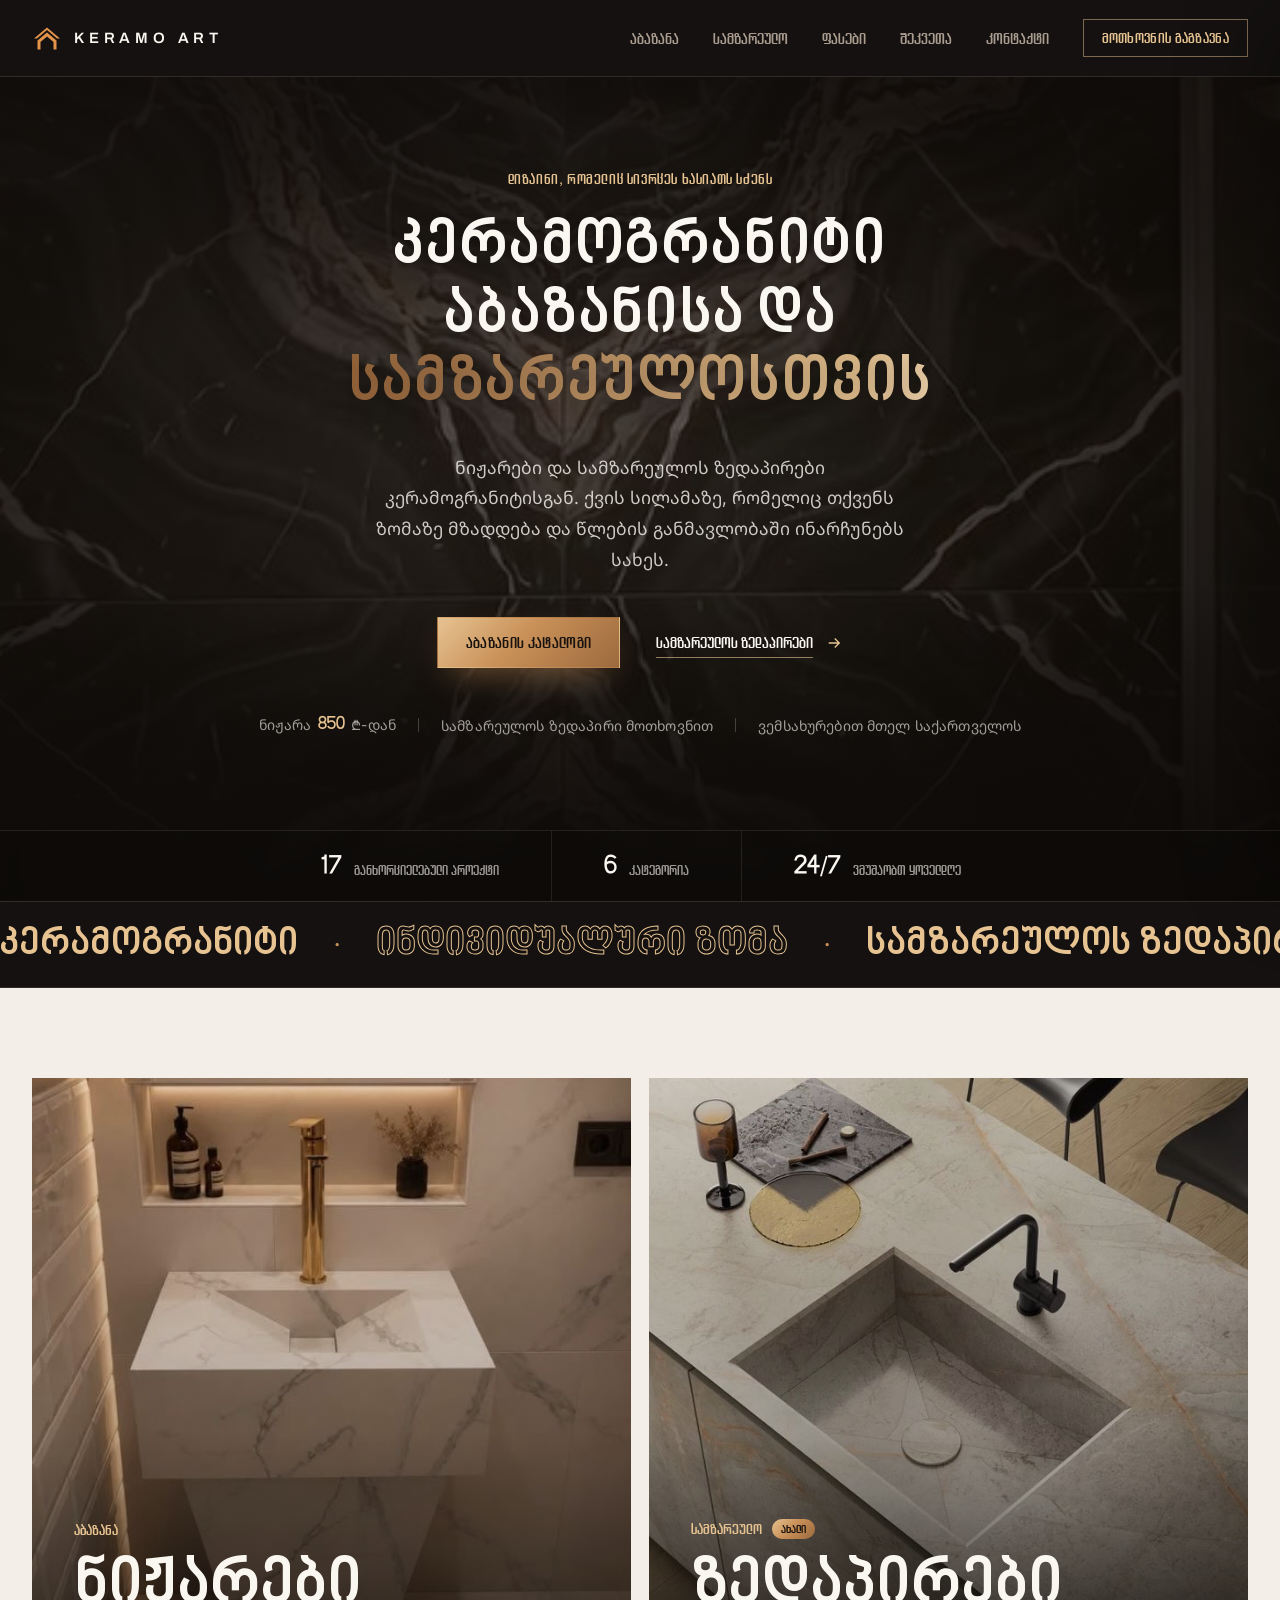
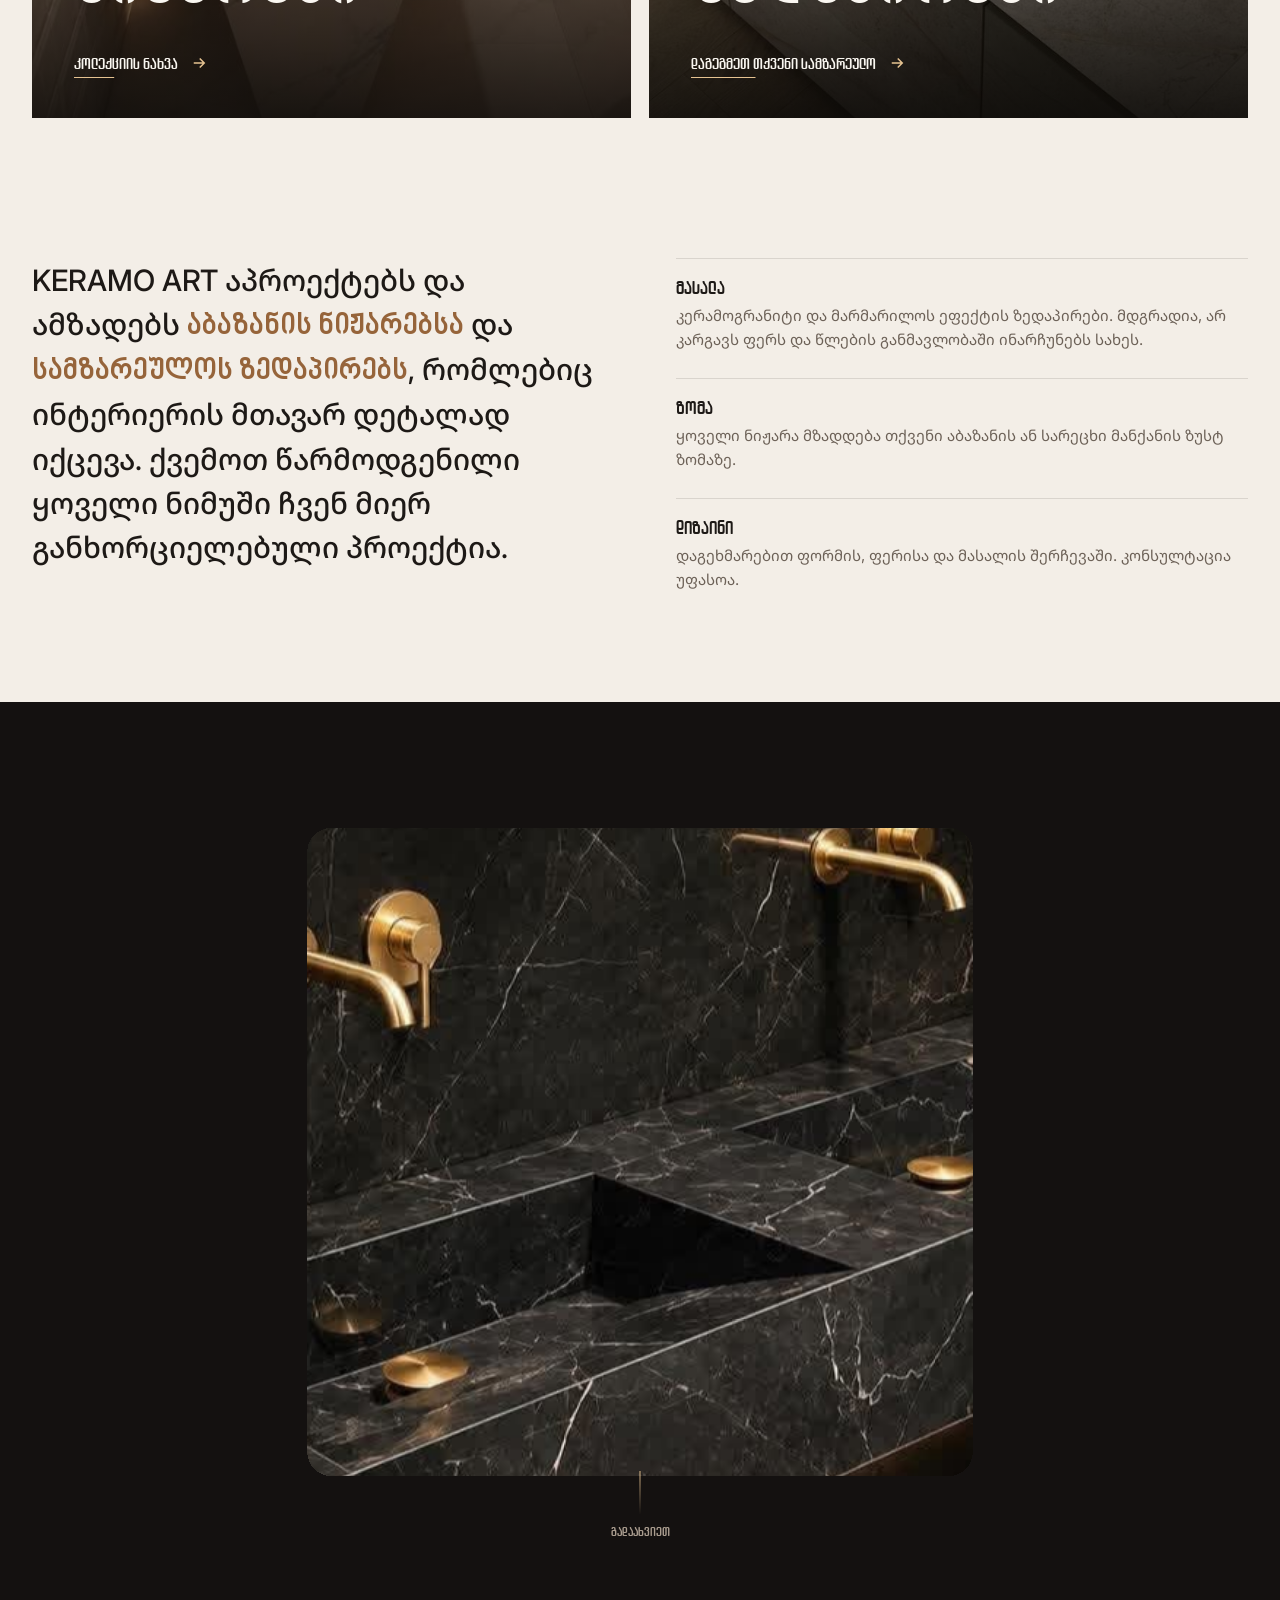
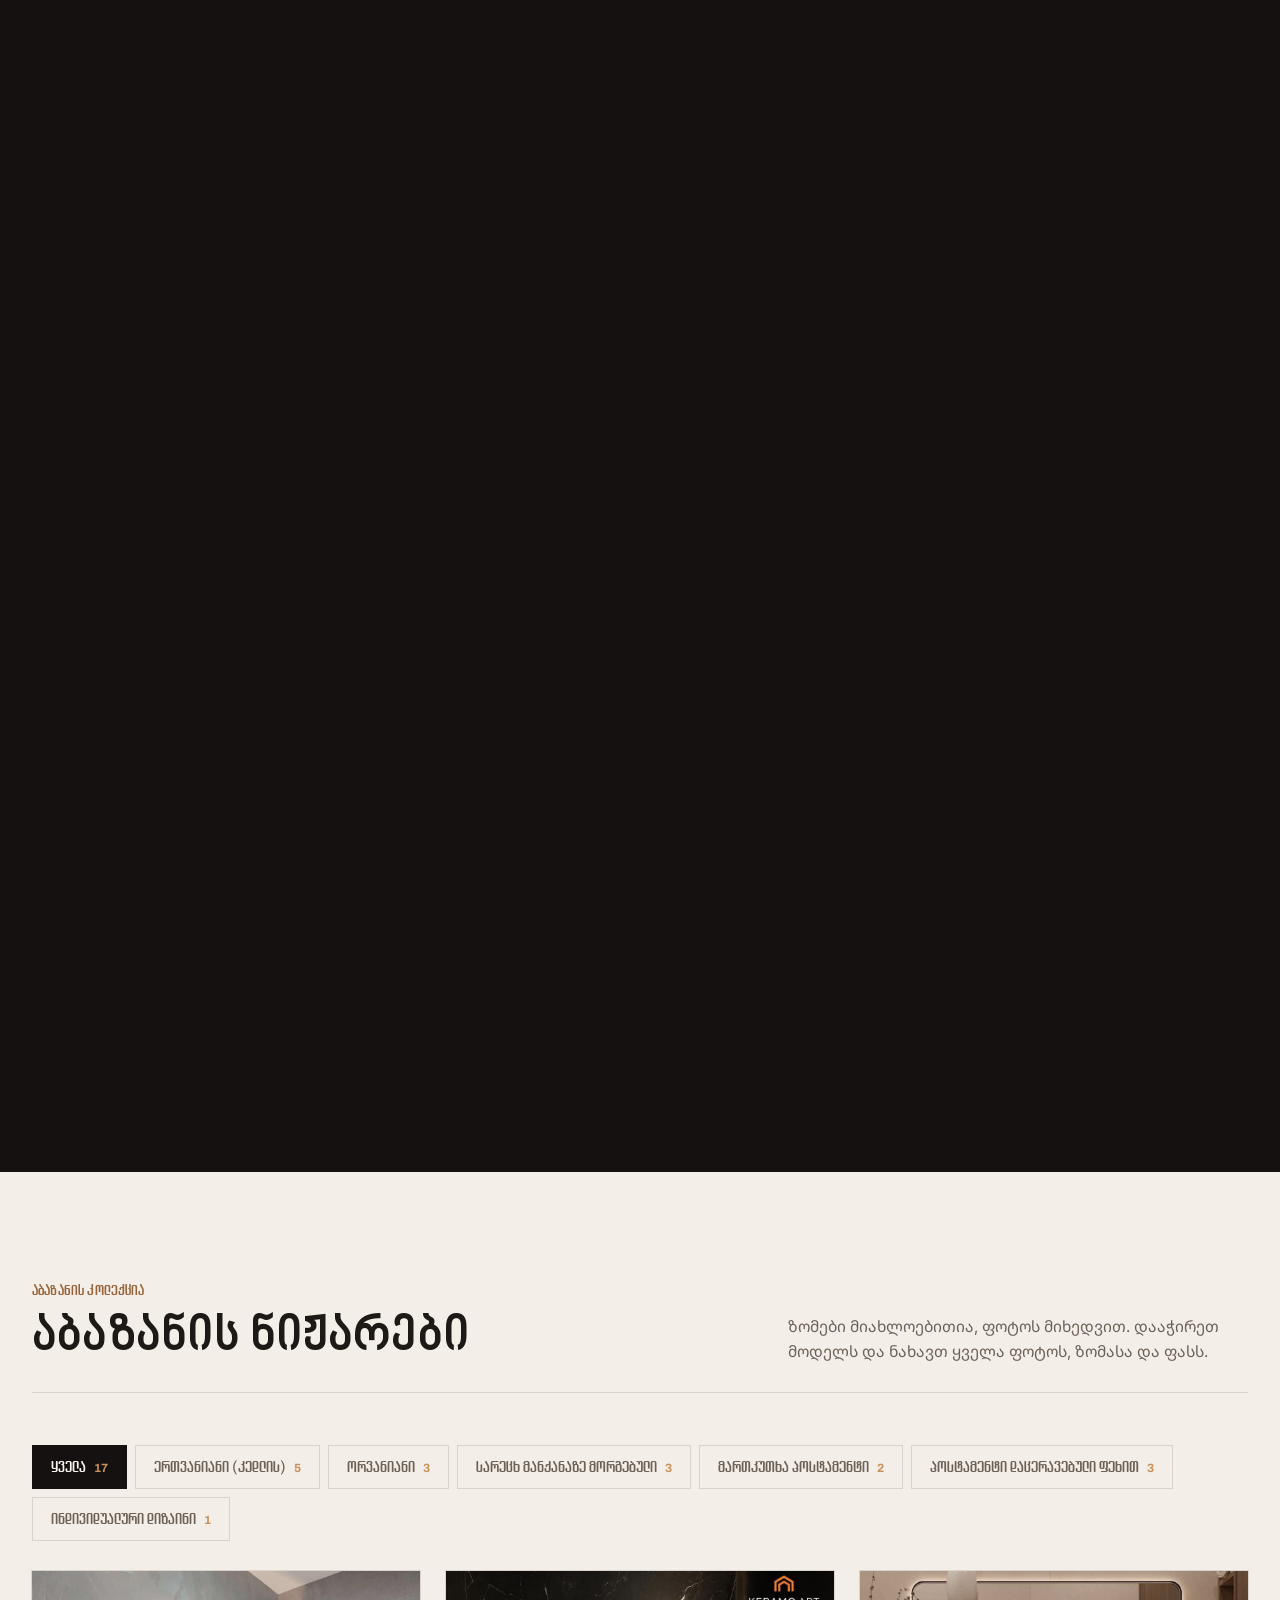
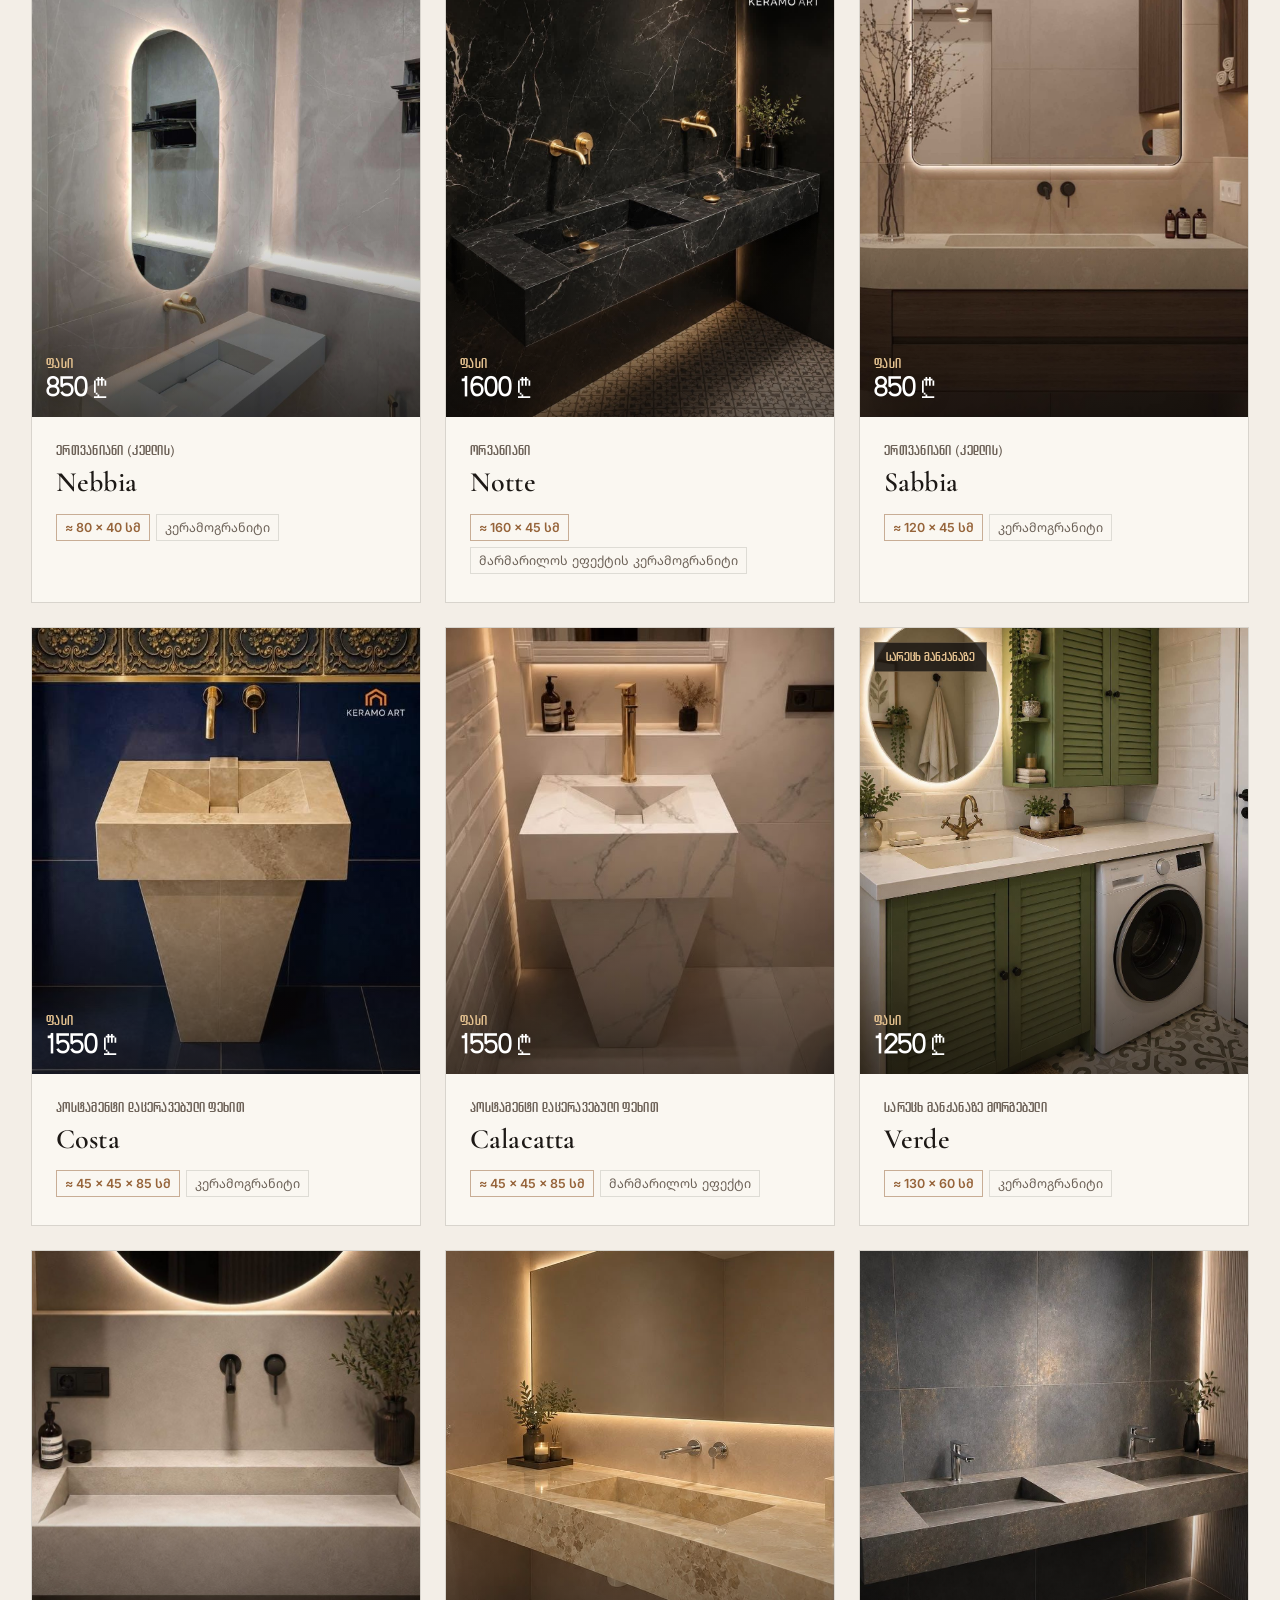
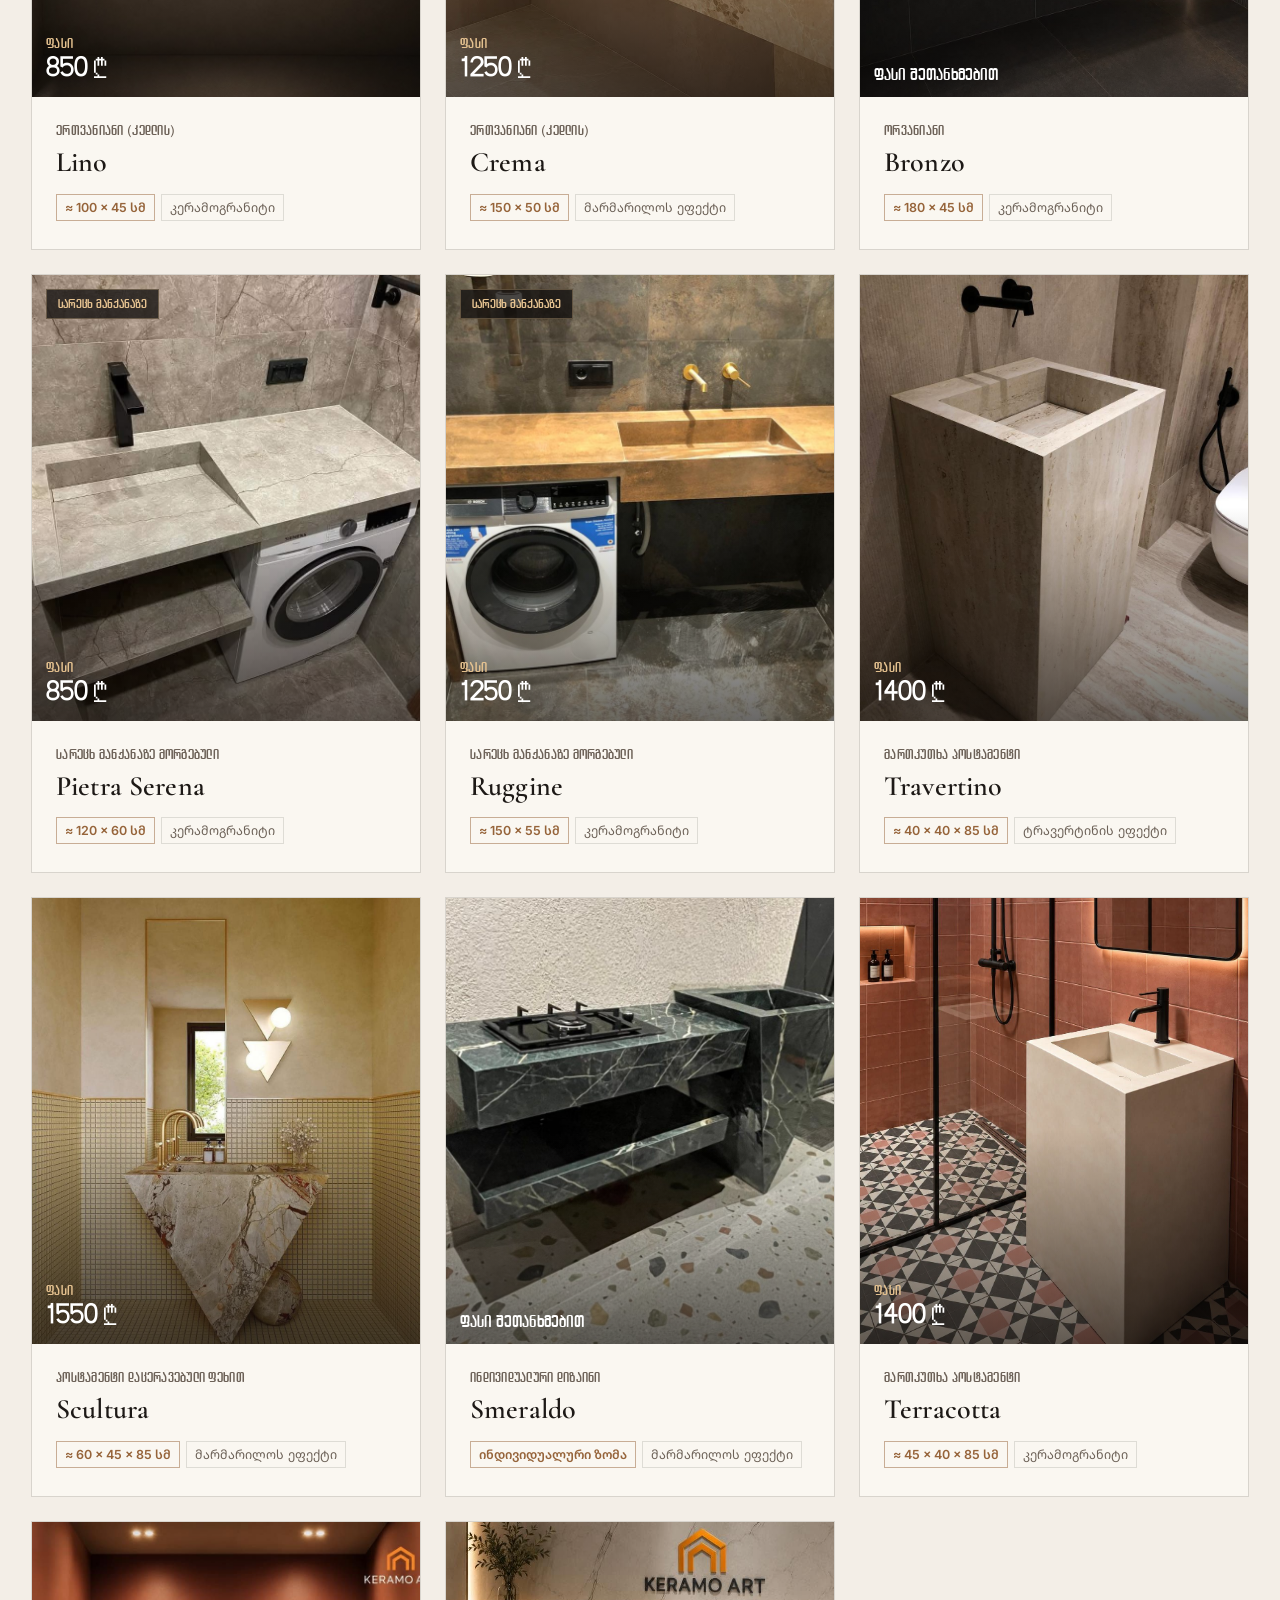
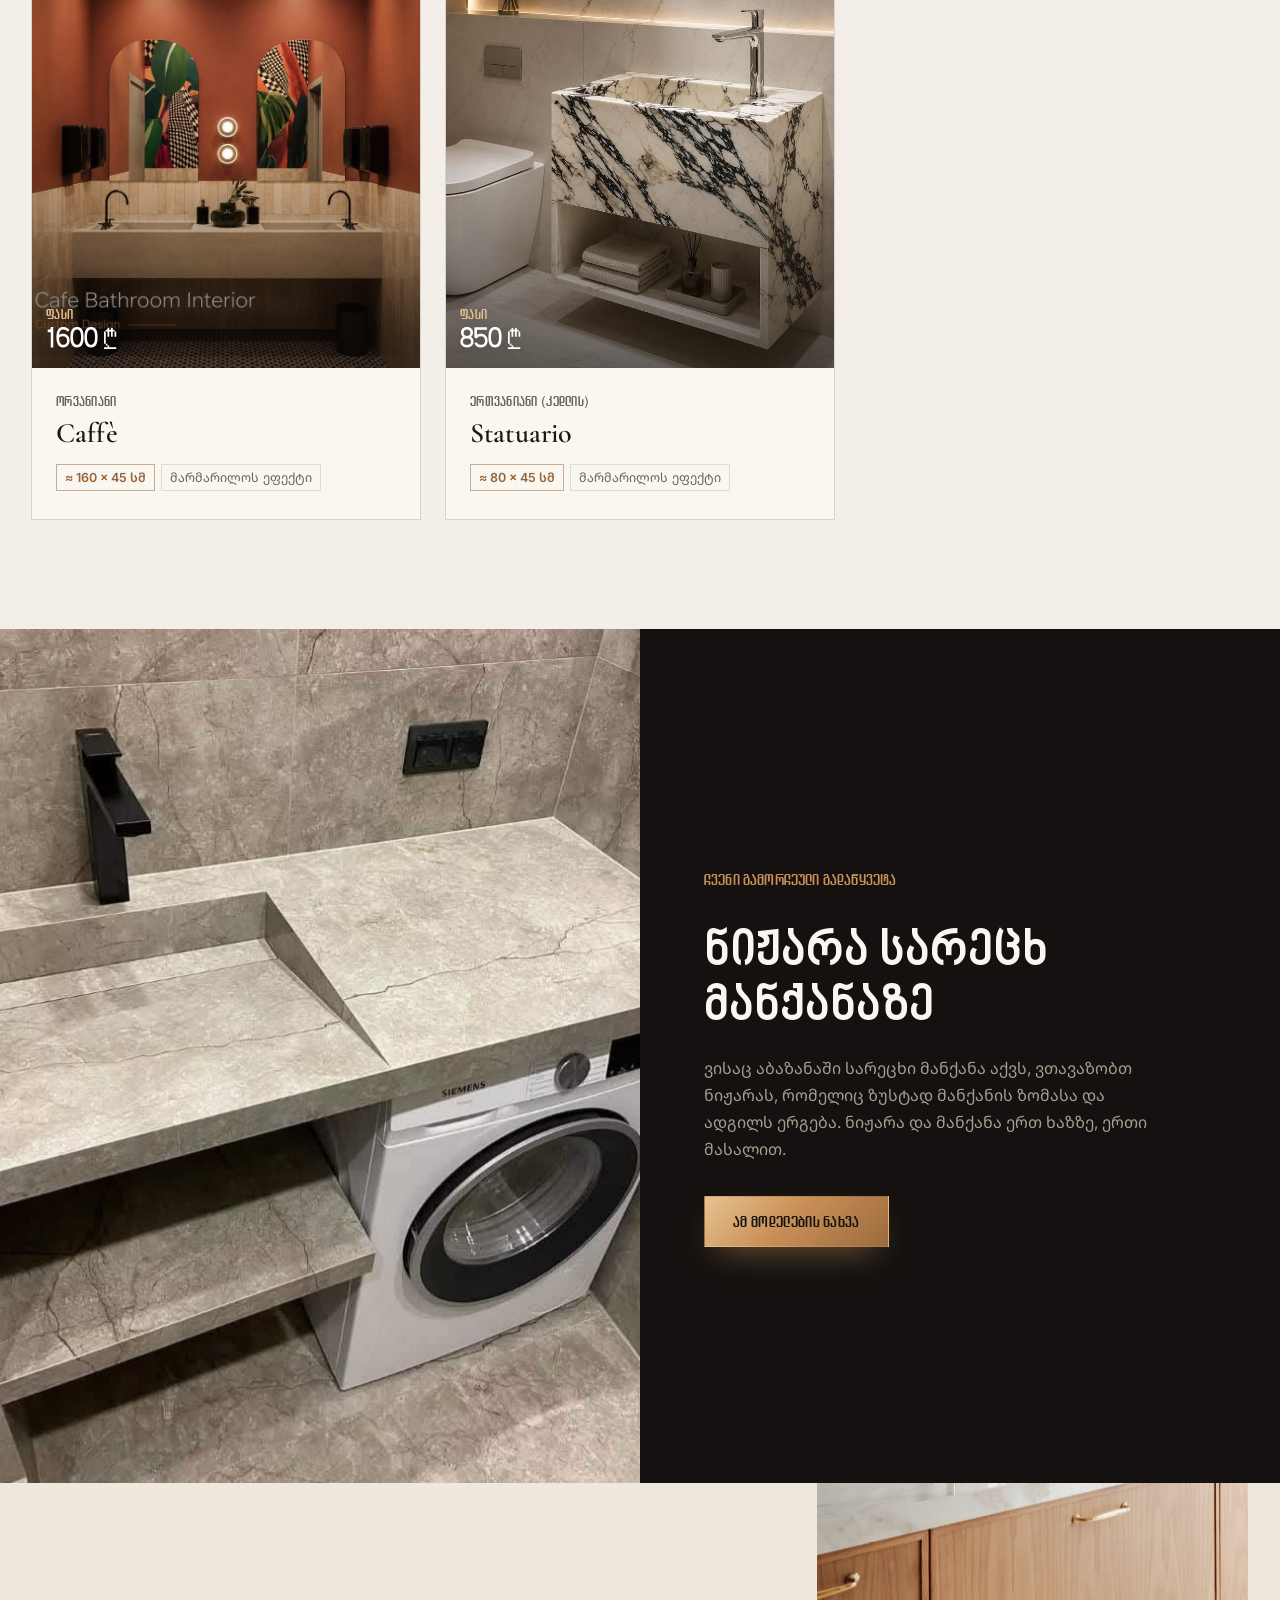
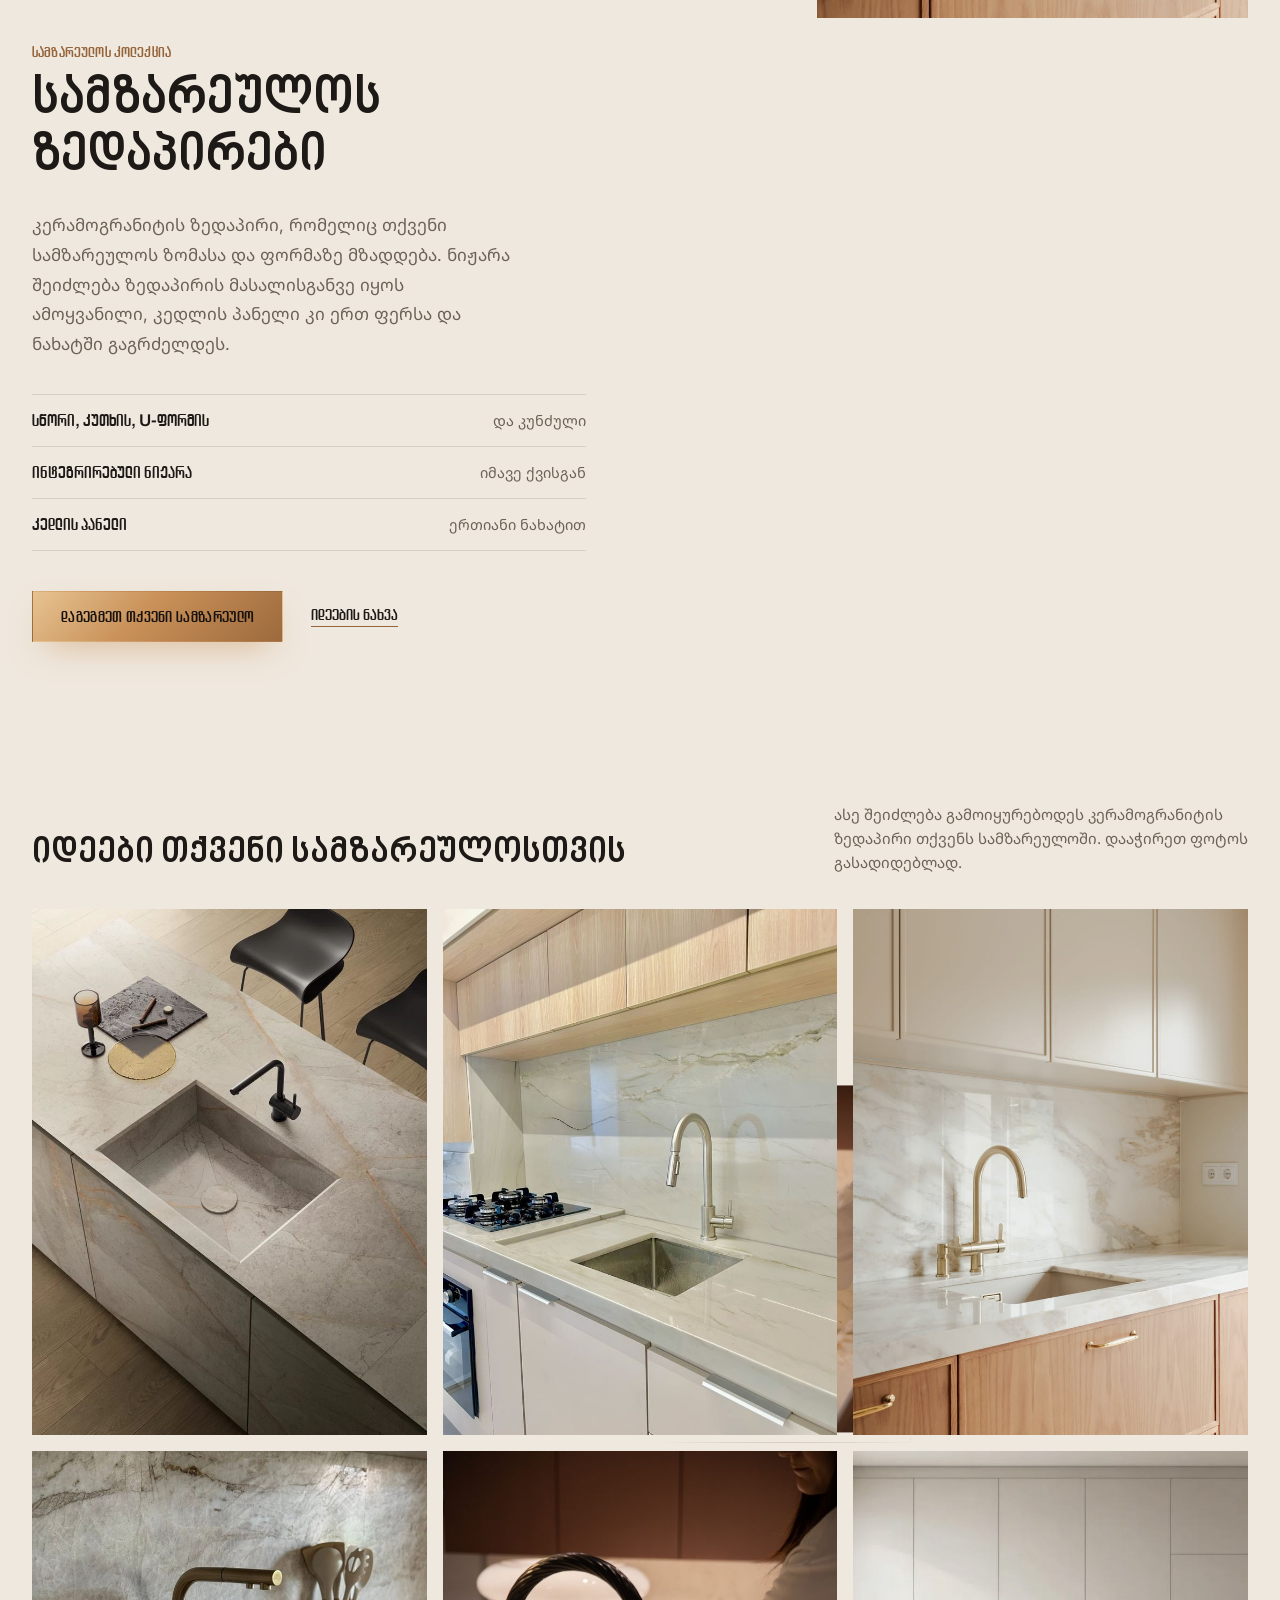
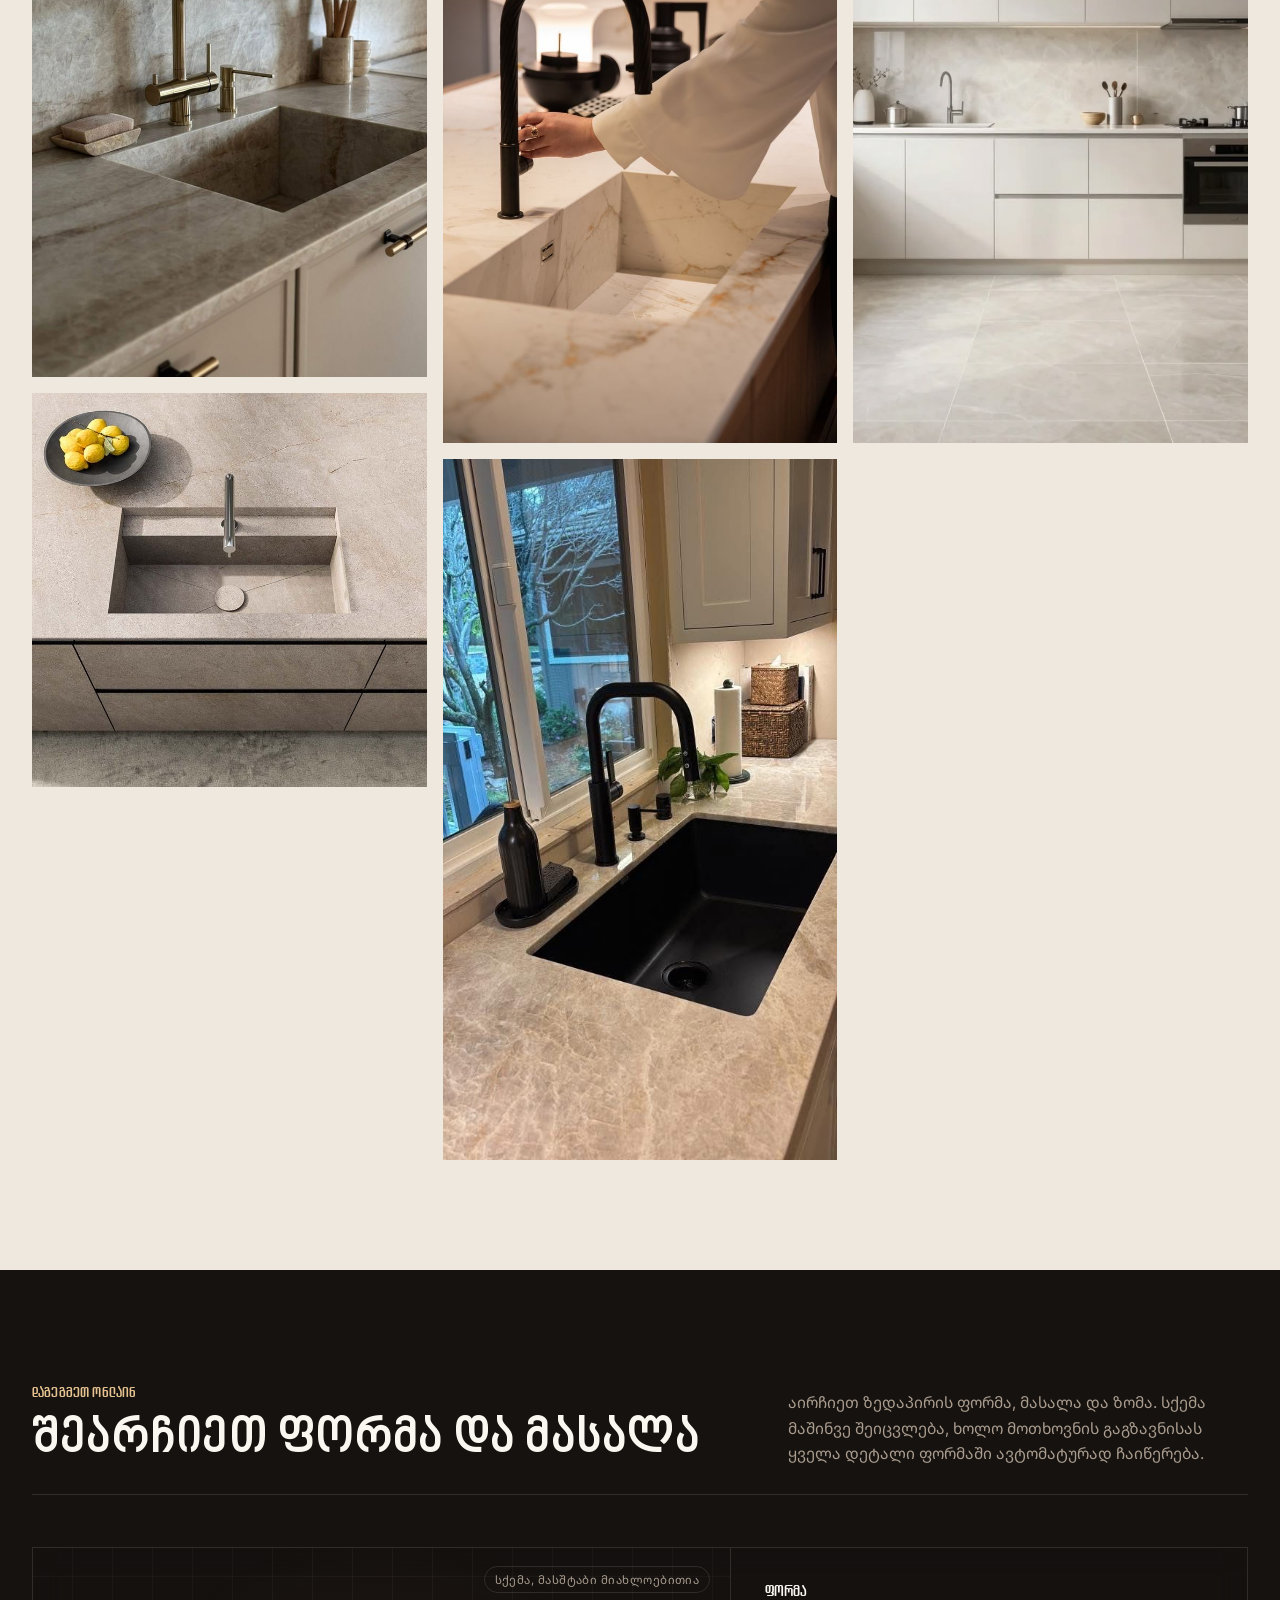
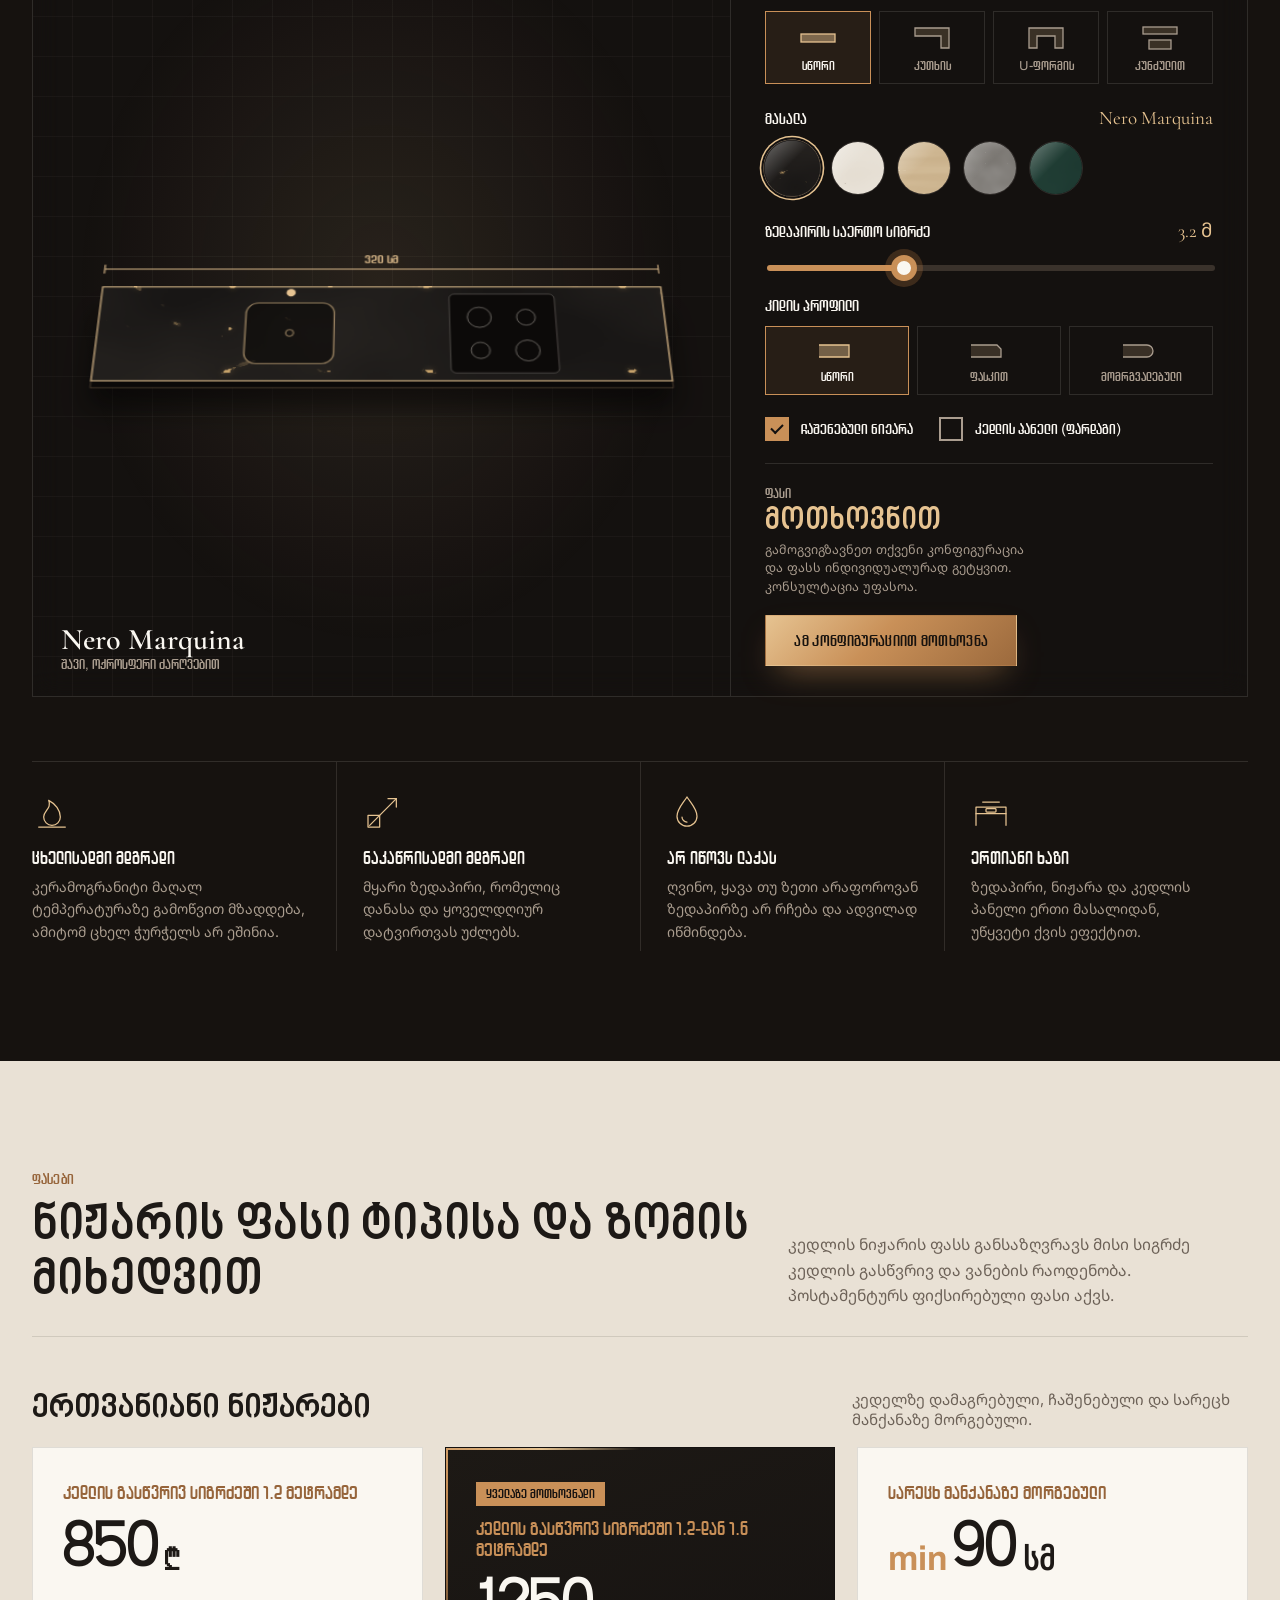
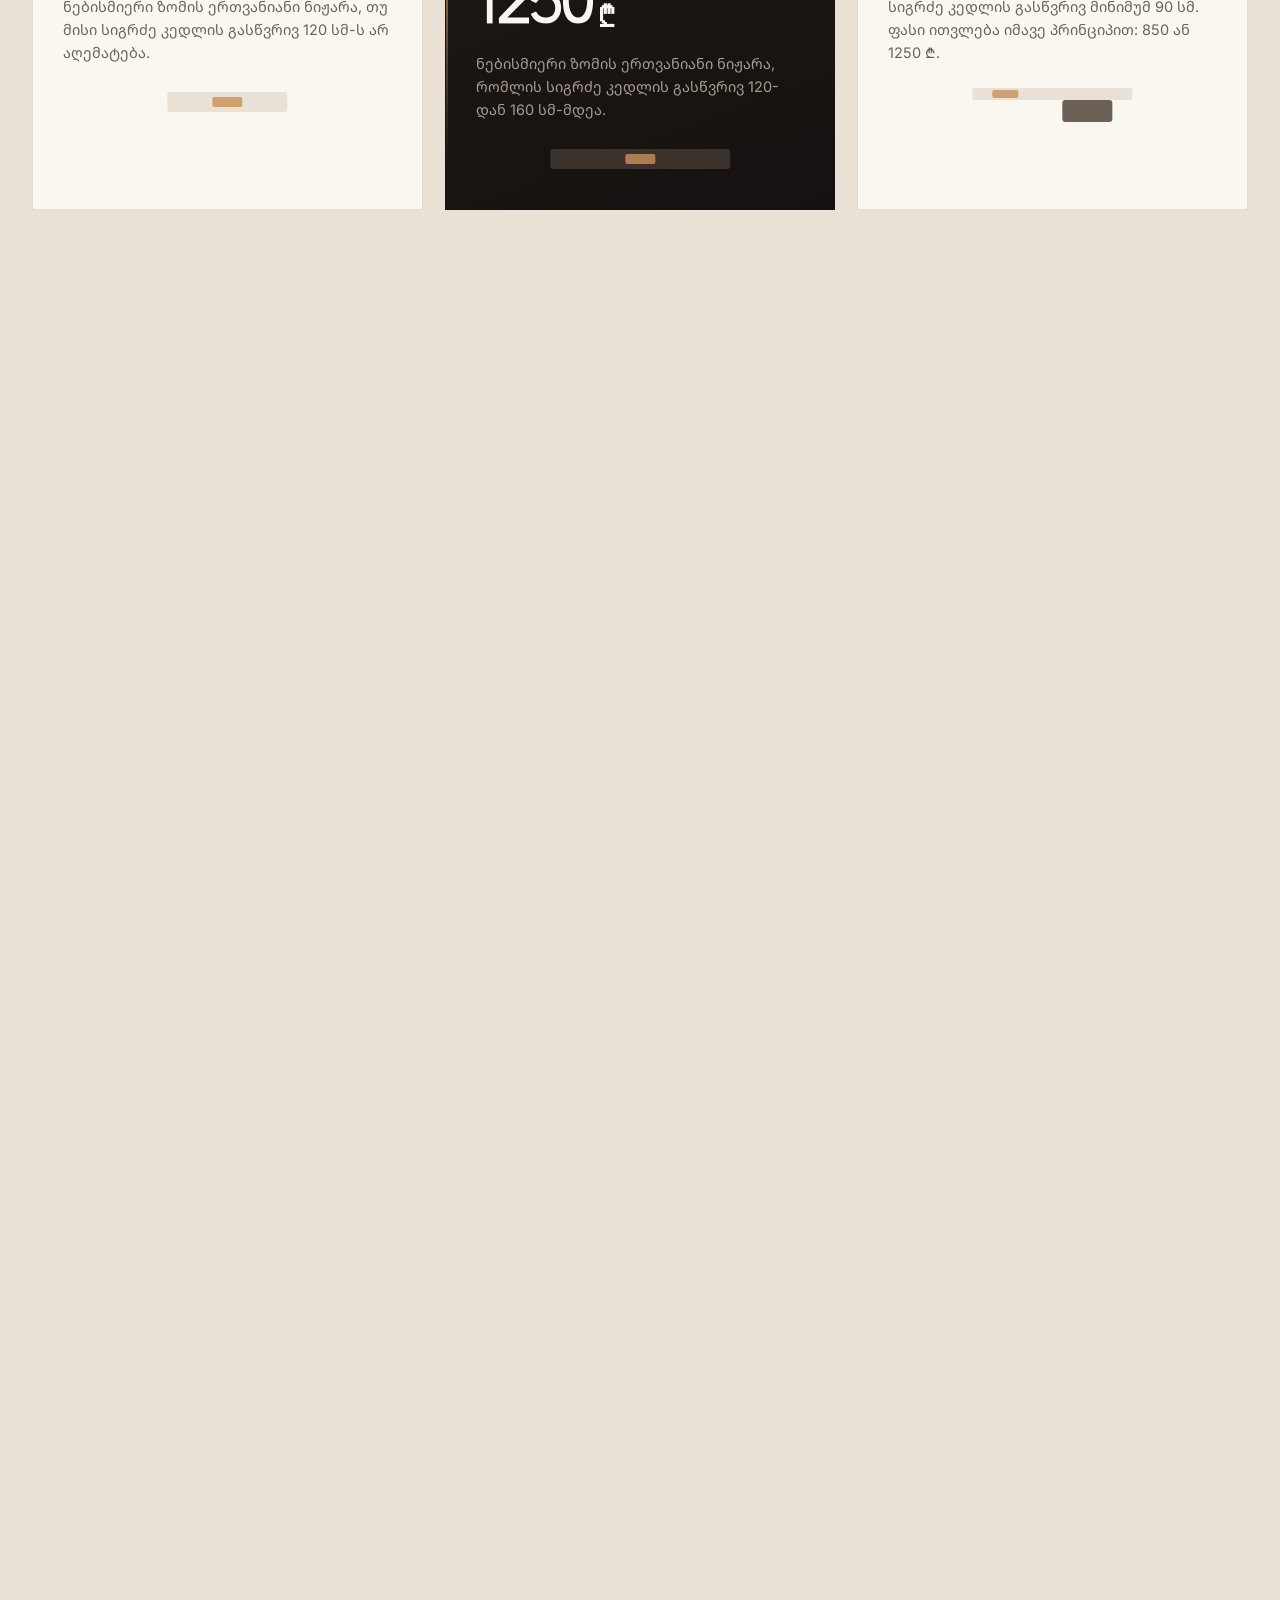
==== commit 3244fc3a: "Add files via upload" ====
--- a/index.html
+++ b/index.html
@@ -14,7 +14,7 @@
 <link rel="icon" type="image/svg+xml" href="assets/logo-mark.svg">
 <link rel="preload" href="assets/fonts/bpg-nino-mtavruli-bold.woff" as="font" type="font/woff" crossorigin>
 <link rel="preload" href="assets/fonts/ar-archy-semibold.woff" as="font" type="font/woff" crossorigin>
-<link rel="stylesheet" href="css/style.css?v=14">
+<link rel="stylesheet" href="css/style.css?v=21">
 </head>
 <body class="is-loading">
 
@@ -53,49 +53,41 @@
 <main id="top">
 
   <!-- HERO -->
-  <section class="hero" id="hero">
-    <div class="hero-glow" aria-hidden="true"></div>
-    <div class="hero-blob b2" aria-hidden="true"></div>
+  <section class="hero hero-video" id="hero">
+    <video class="hero-bg" id="hero-video" autoplay muted loop playsinline preload="auto" poster="assets/video/hero-marble-poster.jpg" aria-hidden="true" tabindex="-1">
+      <source src="assets/video/hero-marble.mp4" type="video/mp4">
+    </video>
+    <div class="hero-shade" aria-hidden="true"></div>
     <div class="hero-spot" id="hero-spot" aria-hidden="true"></div>
-    <svg class="hero-grain" aria-hidden="true"><filter id="grain"><feTurbulence type="fractalNoise" baseFrequency=".8" numOctaves="3" stitchTiles="stitch"/></filter><rect width="100%" height="100%" filter="url(#grain)"/></svg>
     <div class="wrap">
       <div class="hero-copy">
-        <p class="live-pill anim-up" style="--d:0s"><span class="live-dot"></span>ონლაინ 24/7 · ვემსახურებით მთელ საქართველოს</p>
         <p class="hero-eyebrow anim-up" style="--d:.05s">დიზაინი, რომელიც სივრცეს ხასიათს სძენს</p>
         <h1 class="hero-title">
           <span class="line"><span>კერამოგრანიტი</span></span>
           <span class="line"><span>აბაზანისა და</span></span>
           <span class="line"><span class="accent-word">სამზარეულოსთვის</span></span>
         </h1>
-        <p class="rotator anim-up" style="--d:.45s" aria-live="off"><span class="rot-label">ვამზადებთ:</span><span class="rot-words" id="rot-words"><b class="on">აბაზანის ნიჟარებს</b><b>სამზარეულოს ზედაპირებს</b><b>კუნძულებს</b><b>პოსტამენტურ ნიჟარებს</b><b>ინდივიდუალურ დიზაინს</b></span></p>
-        <p class="lede anim-up" style="--d:.55s">ნიჟარები და სამზარეულოს ზედაპირები კერამოგრანიტისგან. ქვის სილამაზე, რომელიც თქვენს ზომაზე მზადდება და წლების განმავლობაში ინარჩუნებს სახეს.</p>
-        <div class="hero-price anim-up" style="--d:.65s">
-          <span class="hp-label">ნიჟარა</span>
-          <span class="hp-value"><b>850</b> ₾-დან</span>
-          <span class="hp-note">კედლის გასწვრივ სიგრძეში 1.2 მეტრამდე · მთელ საქართველოში</span>
-        </div>
-        <div class="hero-actions anim-up" style="--d:.75s">
+        <p class="lede anim-up" style="--d:.5s">ნიჟარები და სამზარეულოს ზედაპირები კერამოგრანიტისგან. ქვის სილამაზე, რომელიც თქვენს ზომაზე მზადდება და წლების განმავლობაში ინარჩუნებს სახეს.</p>
+        <div class="hero-actions anim-up" style="--d:.62s">
           <a href="#catalog" class="btn btn-primary magnetic"><span>აბაზანის კატალოგი</span></a>
-          <a href="#kitchen" class="btn btn-ghost magnetic"><span>სამზარეულოს ზედაპირები</span></a>
-        </div>
-        <div class="hero-stats anim-up" style="--d:.85s">
-          <div class="hero-stat"><span class="num" data-count="17" id="stat-products">0</span><span class="label">განხორციელებული პროექტი</span></div>
-          <div class="hero-stat"><span class="num" data-count="5" id="stat-categories">0</span><span class="label">კატეგორია</span></div>
-          <div class="hero-stat"><span class="num" data-count="24" data-suffix="/7">0</span><span class="label">ვმუშაობთ ყოველდღე</span></div>
-        </div>
-      </div>
-      <div class="hero-mosaic" id="hero-mosaic" aria-hidden="true">
-        <div class="m m1" data-depth="18"><img src="assets/sinks/notte-01.jpg" alt=""></div>
-        <div class="m m2" data-depth="30"><img src="assets/sinks/calacatta-01.jpg" alt=""></div>
-        <div class="m m3" data-depth="24"><img src="assets/sinks/pietraserena-01.jpg" alt=""></div>
-        <div class="chip chip-1" data-depth="46"><svg viewBox="0 0 24 24"><path d="M4 12l5 5L20 6"/></svg>აზომვა: თბილისი · რუსთავი</div>
-        <div class="chip chip-2" data-depth="36"><svg viewBox="0 0 24 24"><path d="M12 22s7-6.2 7-12a7 7 0 0 0-14 0c0 5.8 7 12 7 12z"/><circle cx="12" cy="10" r="2.5"/></svg>მთელი საქართველო</div>
-        <div class="price-badge" data-depth="40"><span>1.2 მ-მდე</span><b>850 ₾</b></div>
-        <div class="hero-dots" id="hero-dots"></div>
-        <svg class="mosaic-mark" viewBox="0 0 120 100"><path d="M60 6 L112 50 L100 50 L60 16 L20 50 L8 50 Z"/></svg>
-      </div>
-    </div>
-    <a href="#marquee" class="scroll-cue" aria-label="ქვემოთ"><span></span></a>
+          <a href="#kitchen" class="hero-link">სამზარეულოს ზედაპირები <svg viewBox="0 0 24 24" aria-hidden="true"><path d="M5 12h14M13 6l6 6-6 6"/></svg></a>
+        </div>
+        <p class="hero-meta anim-up" style="--d:.74s">
+          <span class="hp-value">ნიჟარა <b>850</b> ₾-დან</span>
+          <i aria-hidden="true"></i>
+          <span>სამზარეულოს ზედაპირი მოთხოვნით</span>
+          <i aria-hidden="true"></i>
+          <span>ვემსახურებით მთელ საქართველოს</span>
+        </p>
+      </div>
+    </div>
+    <div class="hero-bar anim-up" style="--d:.9s">
+      <div class="wrap hero-stats">
+        <div class="hero-stat"><span class="num" data-count="17" id="stat-products">0</span><span class="label">განხორციელებული პროექტი</span></div>
+        <div class="hero-stat"><span class="num" data-count="5" id="stat-categories">0</span><span class="label">კატეგორია</span></div>
+        <div class="hero-stat"><span class="num" data-count="24" data-suffix="/7">0</span><span class="label">ვმუშაობთ ყოველდღე</span></div>
+      </div>
+    </div>
   </section>
 
   <!-- MARQUEE -->
@@ -625,9 +617,9 @@
   <span class="g-counter lb-counter" id="lb-counter"></span>
 </div>
 
-<script src="js/config.js?v=14"></script>
-<script src="js/products.js?v=14"></script>
-<script src="js/data.js?v=14"></script>
-<script src="js/app.js?v=14"></script>
+<script src="js/config.js?v=21"></script>
+<script src="js/products.js?v=21"></script>
+<script src="js/data.js?v=21"></script>
+<script src="js/app.js?v=21"></script>
 </body>
 </html>
--- a/css/style.css
+++ b/css/style.css
@@ -1109,3 +1109,141 @@
   .kc-side { border-width: 6px; }
   .k-facts li { flex-direction: column; gap: 2px; }
 }
+
+/* =====================================================================
+   v11 — centered hero, roomier card captions, refined product panel
+   ===================================================================== */
+
+/* hero: one centered column, photos as a wide strip underneath */
+.hero-copy { display: flex; flex-direction: column; align-items: center; text-align: center; max-width: 900px; margin: 0 auto; }
+.hero-eyebrow { justify-content: center; }
+.hero p.lede { margin-left: auto; margin-right: auto; max-width: 56ch; }
+.rotator { justify-content: center; }
+.hero-actions, .hero-stats { justify-content: center; }
+.hero-price { text-align: left; }
+@media (min-width: 981px) {
+  .hero .wrap { grid-template-columns: 1fr; justify-items: stretch; gap: 64px; min-height: 0; padding-top: 96px; padding-bottom: 110px; }
+  .hero-title { font-size: clamp(42px, 5.4vw, 82px); }
+  .hero-mosaic { width: 100%; height: min(500px, 56vh); grid-template-columns: 1fr 1.4fr 1fr; grid-template-rows: 1fr; gap: 16px; }
+  .hero-mosaic .m1 { grid-row: auto; order: 2; }
+  .hero-mosaic .m2 { order: 1; }
+  .hero-mosaic .m3 { order: 3; }
+  .hero-stats { margin-top: 40px; }
+}
+@media (max-width: 980px) {
+  .rotator { align-items: center; }
+  .rot-words { text-align: center; }
+  .rot-words b { left: 50%; transform: translate(-50%, 110%) rotateX(-70deg); }
+  .rot-words b.on { transform: translate(-50%, 0); }
+  .rot-words b.out { transform: translate(-50%, -110%) rotateX(70deg); }
+}
+
+/* catalog cards: more air between photo and caption */
+.tile-body { padding: 26px 24px 28px; }
+.tile-collection { margin: 0 0 10px; font-size: 13.5px; letter-spacing: .02em; color: var(--muted); }
+.tile-name { margin: 0 0 16px; }
+@media (max-width: 560px) {
+  .tile-body { padding: 16px 12px 18px; }
+  .tile-collection { font-size: 12px; margin-bottom: 6px; }
+  .tile-name { margin-bottom: 10px; }
+}
+
+/* product panel: calmer, more elegant entrance */
+.panel-overlay { background: rgba(14,11,9,.62); backdrop-filter: blur(8px); -webkit-backdrop-filter: blur(8px); transition: opacity .7s cubic-bezier(.22,1,.36,1); }
+.panel { transition: transform .9s cubic-bezier(.22,1,.36,1); box-shadow: -30px 0 80px -20px rgba(0,0,0,.35); }
+.panel.open .gallery-main { animation: galReveal 1.1s cubic-bezier(.77,0,.18,1) .15s both; }
+.panel.open .gallery-main img { animation: galSettle 1.8s cubic-bezier(.22,1,.36,1) .15s both; }
+@keyframes galReveal { from { clip-path: inset(0 0 100% 0); } to { clip-path: inset(0 0 0 0); } }
+@keyframes galSettle { from { transform: scale(1.14); } to { transform: scale(1); } }
+.panel.open .panel-body > * { animation: panelIn .9s cubic-bezier(.22,1,.36,1) both; }
+.panel.open .panel-body > *:nth-child(1) { animation-delay: .45s; }
+.panel.open .panel-body > *:nth-child(2) { animation-delay: .52s; }
+.panel.open .panel-body > *:nth-child(3) { animation-delay: .59s; }
+.panel.open .panel-body > *:nth-child(4) { animation-delay: .66s; }
+.panel.open .panel-body > *:nth-child(5) { animation-delay: .73s; }
+.panel.open .panel-body > *:nth-child(6) { animation-delay: .8s; }
+@keyframes panelIn { from { opacity: 0; transform: translateY(14px); } to { opacity: 1; transform: none; } }
+.panel-close { border-radius: 50%; transition: transform .5s var(--ease-out), background .3s; }
+.panel.open .panel-close { animation: panelIn .6s cubic-bezier(.22,1,.36,1) .6s both; }
+.panel-body { padding-top: 36px; }
+.panel-collection { letter-spacing: .02em; margin-bottom: 10px; }
+/* centered rotator on every screen size */
+.rotator { width: 100%; flex-direction: column; align-items: center; gap: 4px; }
+.rot-words { width: 100%; text-align: center; }
+.rot-words b { left: 50%; transform: translate(-50%, 110%) rotateX(-70deg); }
+.rot-words b.on { transform: translate(-50%, 0); }
+.rot-words b.out { transform: translate(-50%, -110%) rotateX(70deg); }
+/* caption sits cleanly below the photo (no 3D depth offset that slid it under the image) */
+.tile-body, .tile-price { transform: none; }
+.tile-body { position: relative; z-index: 1; }
+
+/* =====================================================================
+   v12 — video hero, calmer content under the headline
+   ===================================================================== */
+.hero-video { min-height: calc(100vh - 76px); min-height: calc(100svh - 76px); display: flex; flex-direction: column; justify-content: center; background: #0e0b09; isolation: isolate; }
+.hero-bg { position: absolute; inset: 0; width: 100%; height: 100%; object-fit: cover; z-index: -2; opacity: 0;
+  transform: scale(1.08); transition: opacity 1.6s ease; animation: heroDrift 24s ease-in-out infinite alternate; }
+.hero-bg.ready, .hero-bg[poster] { opacity: 1; }
+@keyframes heroDrift { from { transform: scale(1.08) translateY(0); } to { transform: scale(1.16) translateY(-2%); } }
+.hero-shade { position: absolute; inset: 0; z-index: -1; pointer-events: none;
+  background:
+    radial-gradient(ellipse 70% 60% at 50% 46%, rgba(12,9,7,.50) 0%, rgba(12,9,7,.80) 75%),
+    linear-gradient(to bottom, rgba(12,9,7,.55) 0%, rgba(12,9,7,0) 30%, rgba(12,9,7,0) 62%, #141110 100%); }
+.hero-video .wrap { display: block; min-height: 0; padding-top: 72px; padding-bottom: 150px; position: relative; z-index: 1; }
+.hero-video .hero-copy { max-width: 920px; }
+.hero-video .hero-eyebrow { font-size: 15px; letter-spacing: .04em; color: var(--orange-2); margin-bottom: 26px; }
+.hero-video .hero-title { text-shadow: 0 4px 40px rgba(0,0,0,.35); margin-bottom: 30px; }
+.hero-video p.lede { font-size: 17.5px; line-height: 1.75; color: rgba(250,247,241,.8); max-width: 50ch; margin: 0 auto 42px; }
+
+/* actions: one solid button + a quiet text link */
+.hero-video .hero-actions { gap: 36px; align-items: center; }
+.hero-link { display: inline-flex; align-items: center; gap: 12px; font-family: var(--font-accent); font-size: 16px; color: var(--cream); text-decoration: none; padding: 6px 0; position: relative; }
+.hero-link::after { content: ""; position: absolute; left: 0; right: 30px; bottom: 0; height: 1px; background: rgba(230,195,145,.6); transform-origin: left; transition: transform .6s var(--ease-out), background .3s; }
+.hero-link:hover::after { transform: scaleX(1.15); background: var(--orange-2); }
+.hero-link svg { width: 18px; height: 18px; fill: none; stroke: var(--orange-2); stroke-width: 1.8; transition: transform .5s var(--ease-out); }
+.hero-link:hover svg { transform: translateX(6px); }
+
+/* one refined line of key facts instead of a boxed price */
+.hero-meta { display: flex; justify-content: center; align-items: center; flex-wrap: wrap; gap: 10px 22px; margin: 46px 0 0; font-size: 14px; color: rgba(250,247,241,.62); letter-spacing: .01em; }
+.hero-meta b { font-family: var(--font-display); font-weight: 700; font-size: 18px; color: var(--orange-2); margin: 0 2px; }
+.hero-meta i { width: 1px; height: 14px; background: rgba(243,236,226,.22); }
+
+/* numbers: thin glass bar along the bottom edge */
+.hero-bar { position: absolute; left: 0; right: 0; bottom: 0; z-index: 1; border-top: 1px solid rgba(243,236,226,.1);
+  background: rgba(14,11,9,.28); backdrop-filter: blur(10px); -webkit-backdrop-filter: blur(10px); }
+.hero-bar .hero-stats { display: grid; grid-template-columns: repeat(3, 1fr); margin: 0 auto; gap: 0; }
+.hero-bar .hero-stat { padding: 22px 12px; border-left: 1px solid rgba(243,236,226,.1); display: flex; align-items: baseline; justify-content: center; gap: 12px; text-align: left; }
+.hero-bar .hero-stat:first-child { border-left: 0; padding-left: 12px; }
+.hero-bar .hero-stat .num { font-size: 26px; color: var(--cream); }
+.hero-bar .hero-stat .label { margin: 0; font-size: 13.5px; color: rgba(250,247,241,.6); }
+
+@media (max-width: 980px) {
+  .hero-video { min-height: calc(100svh - 76px); }
+  .hero-video .wrap { padding-top: 64px; padding-bottom: 40px; }
+  .hero-bar { position: relative; }
+  .hero-bar .hero-stat { flex-direction: column; align-items: center; gap: 4px; padding: 18px 6px; text-align: center; }
+  .hero-bar .hero-stat:first-child { padding-left: 6px; }
+}
+@media (max-width: 560px) {
+  .hero-video .wrap { padding-top: 56px; }
+  .hero-video p.lede { font-size: 15.5px; margin-bottom: 32px; }
+  .hero-video .hero-actions { flex-direction: column; gap: 18px; }
+  .hero-video .hero-actions .btn { width: 100%; }
+  .hero-meta { flex-direction: column; gap: 6px; margin-top: 32px; }
+  .hero-meta i { display: none; }
+  .hero-bar .hero-stat .num { font-size: 22px; }
+  .hero-bar .hero-stat .label { font-size: 11.5px; }
+}
+@media (prefers-reduced-motion: reduce) { .hero-bg { animation: none; } }
+/* bar sits in the flow below the content (never overlaps the buttons) */
+.hero-video .wrap { flex: 1 0 auto; display: flex; align-items: center; justify-content: center; padding-top: 64px; padding-bottom: 64px; }
+.hero-bar { position: relative; }
+@media (min-width: 981px) { .hero-video .hero-title { font-size: clamp(40px, 4.8vw, 74px); } }
+.hero-bar .wrap.hero-stats { display: grid; flex: none; padding-top: 0; padding-bottom: 0; margin-top: 0; min-height: 0; }
+.hero-meta .hp-value { font-family: inherit; font-size: inherit; font-weight: 400; color: inherit; }
+.hero-bar .wrap.hero-stats { display: flex; justify-content: center; }
+.hero-bar .hero-stat { flex: 0 1 auto; padding: 22px 52px; }
+.hero-bar .hero-stat:first-child { padding-left: 52px; }
+@media (max-width: 980px) {
+  .hero-bar .hero-stat, .hero-bar .hero-stat:first-child { flex: 1 1 0; padding: 18px 6px; }
+}
